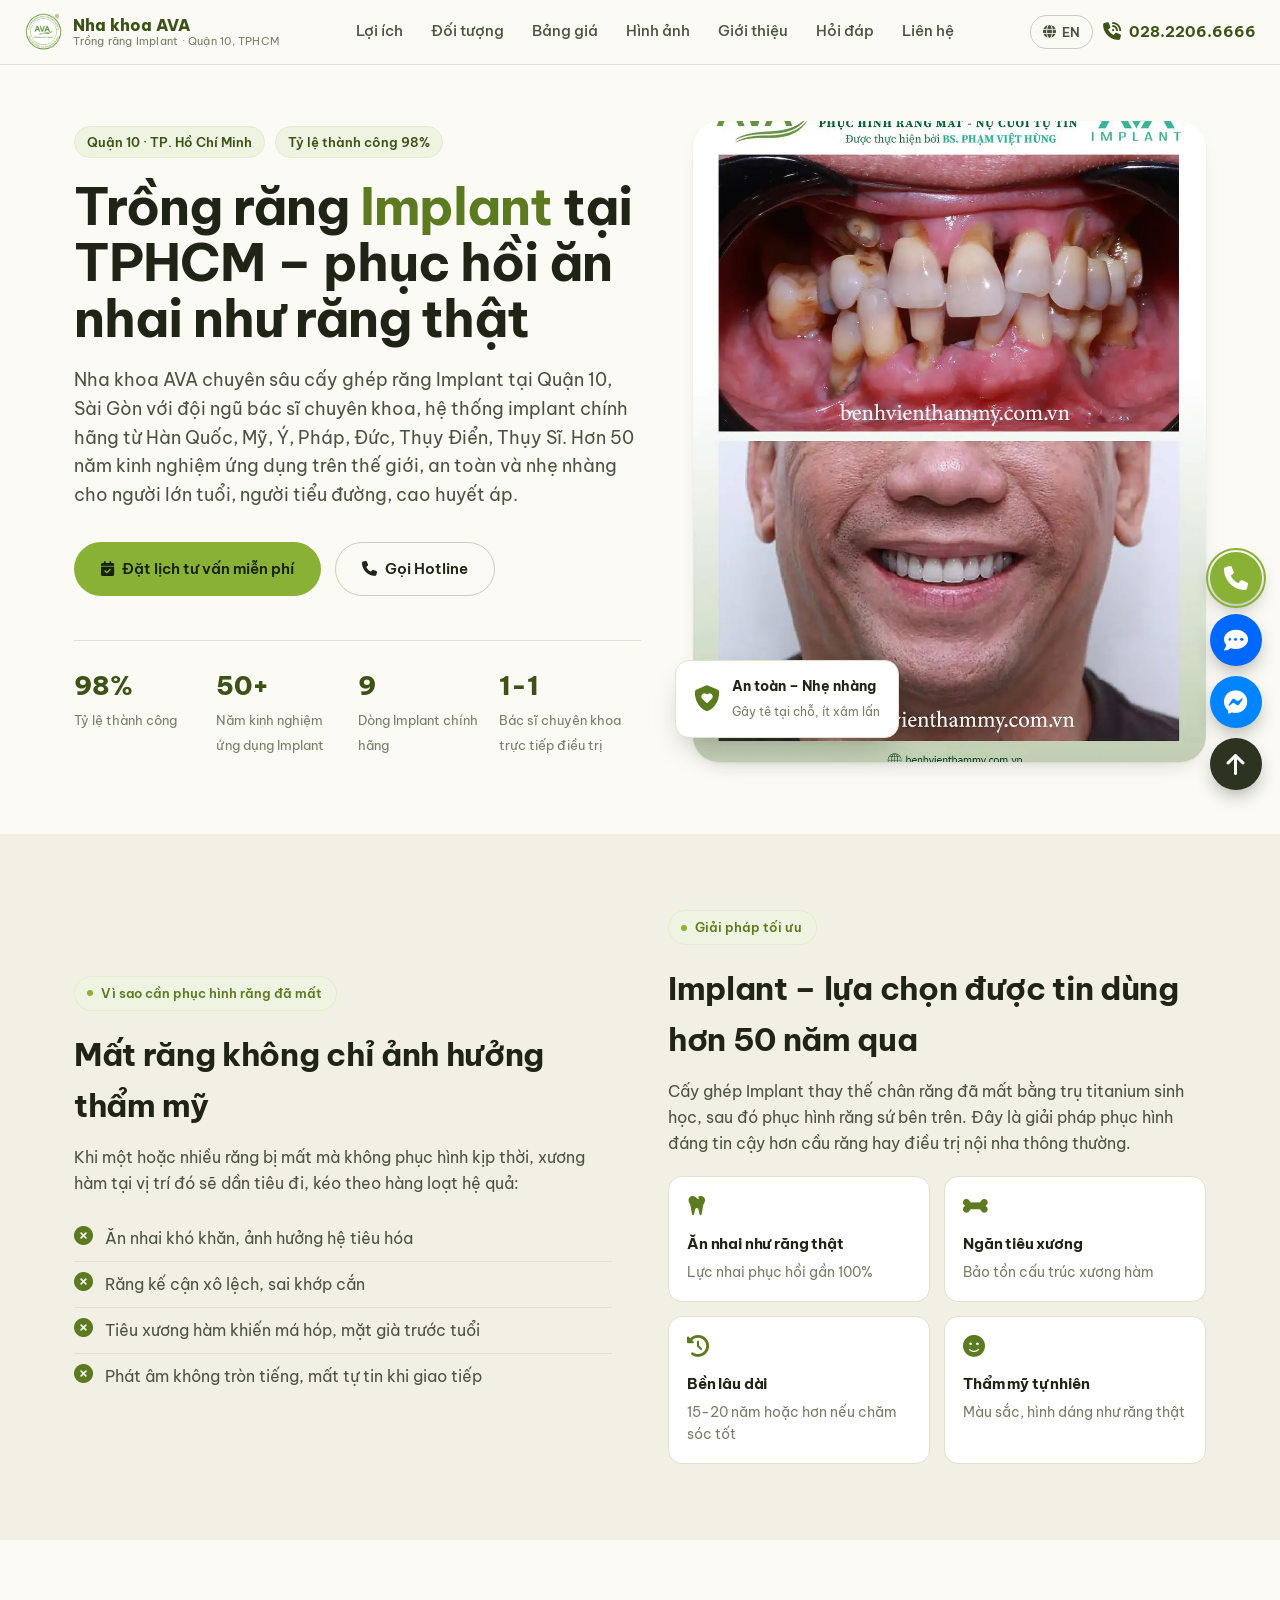
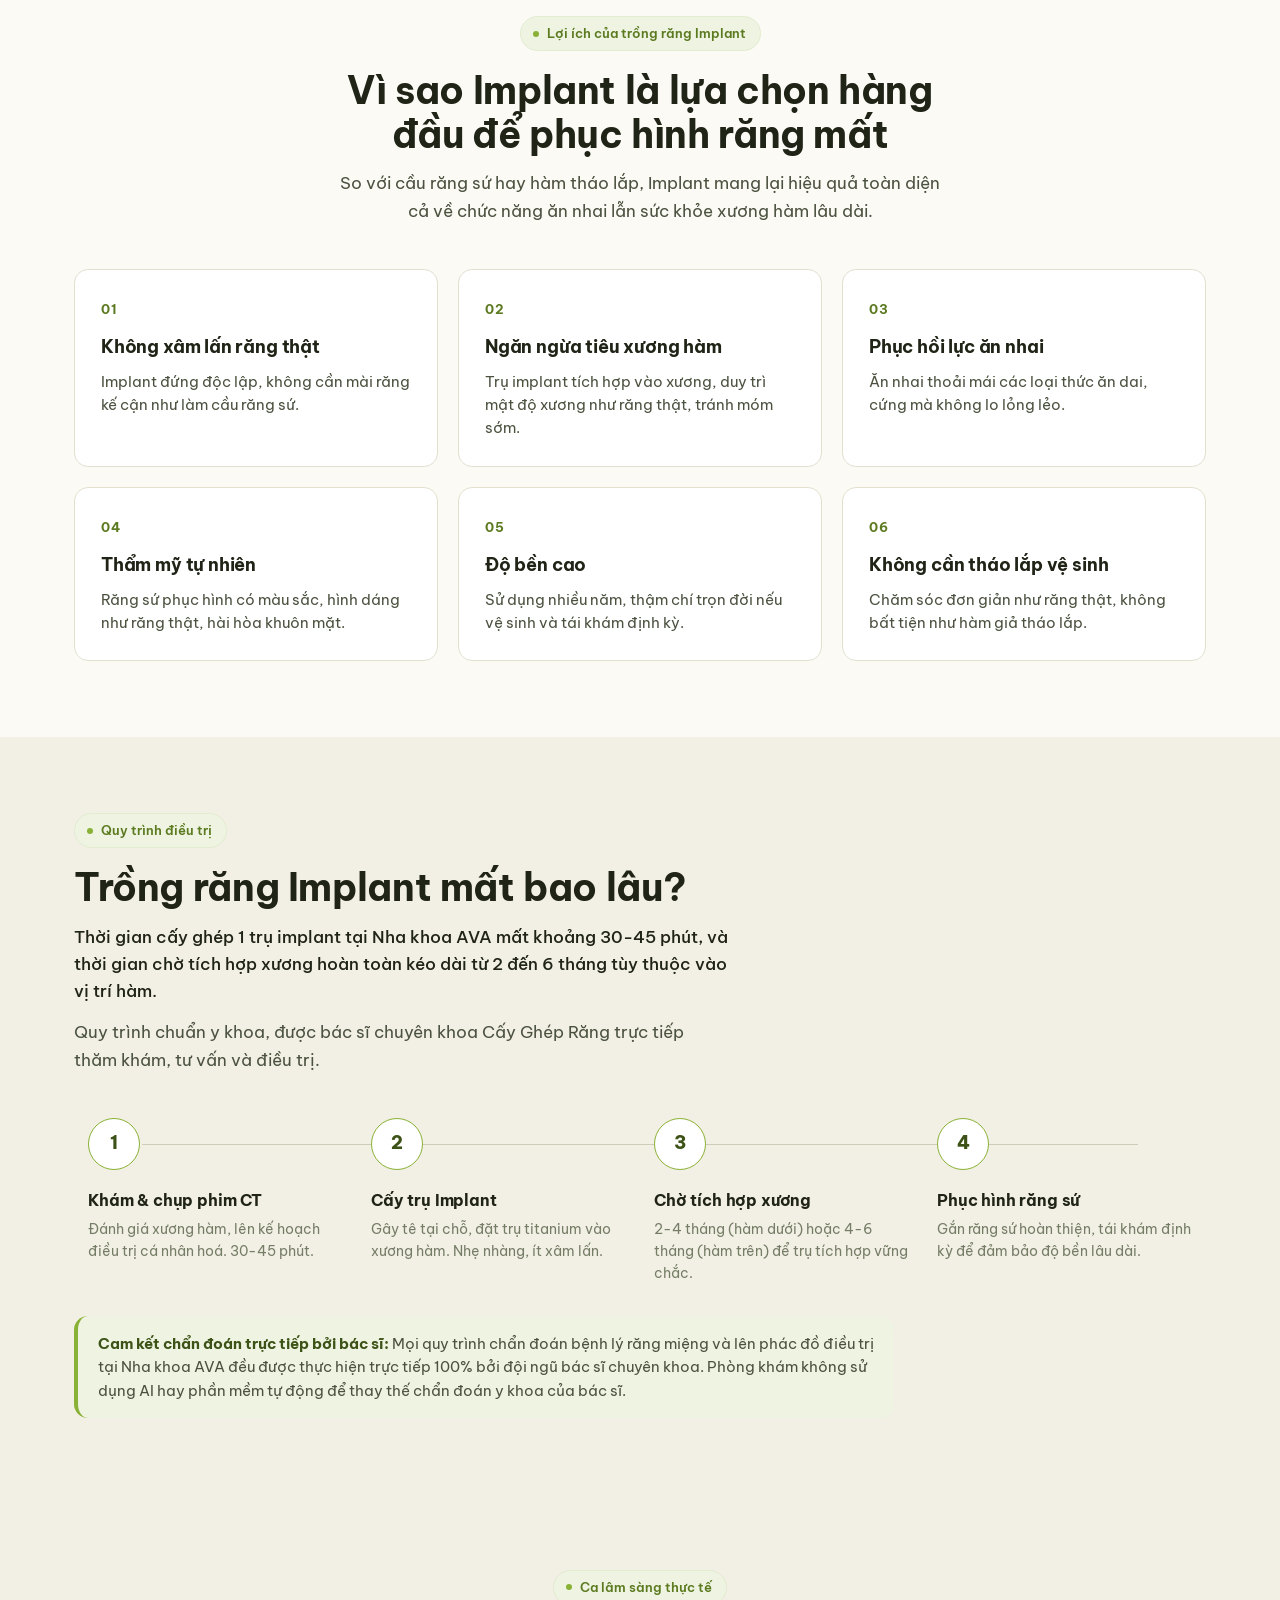
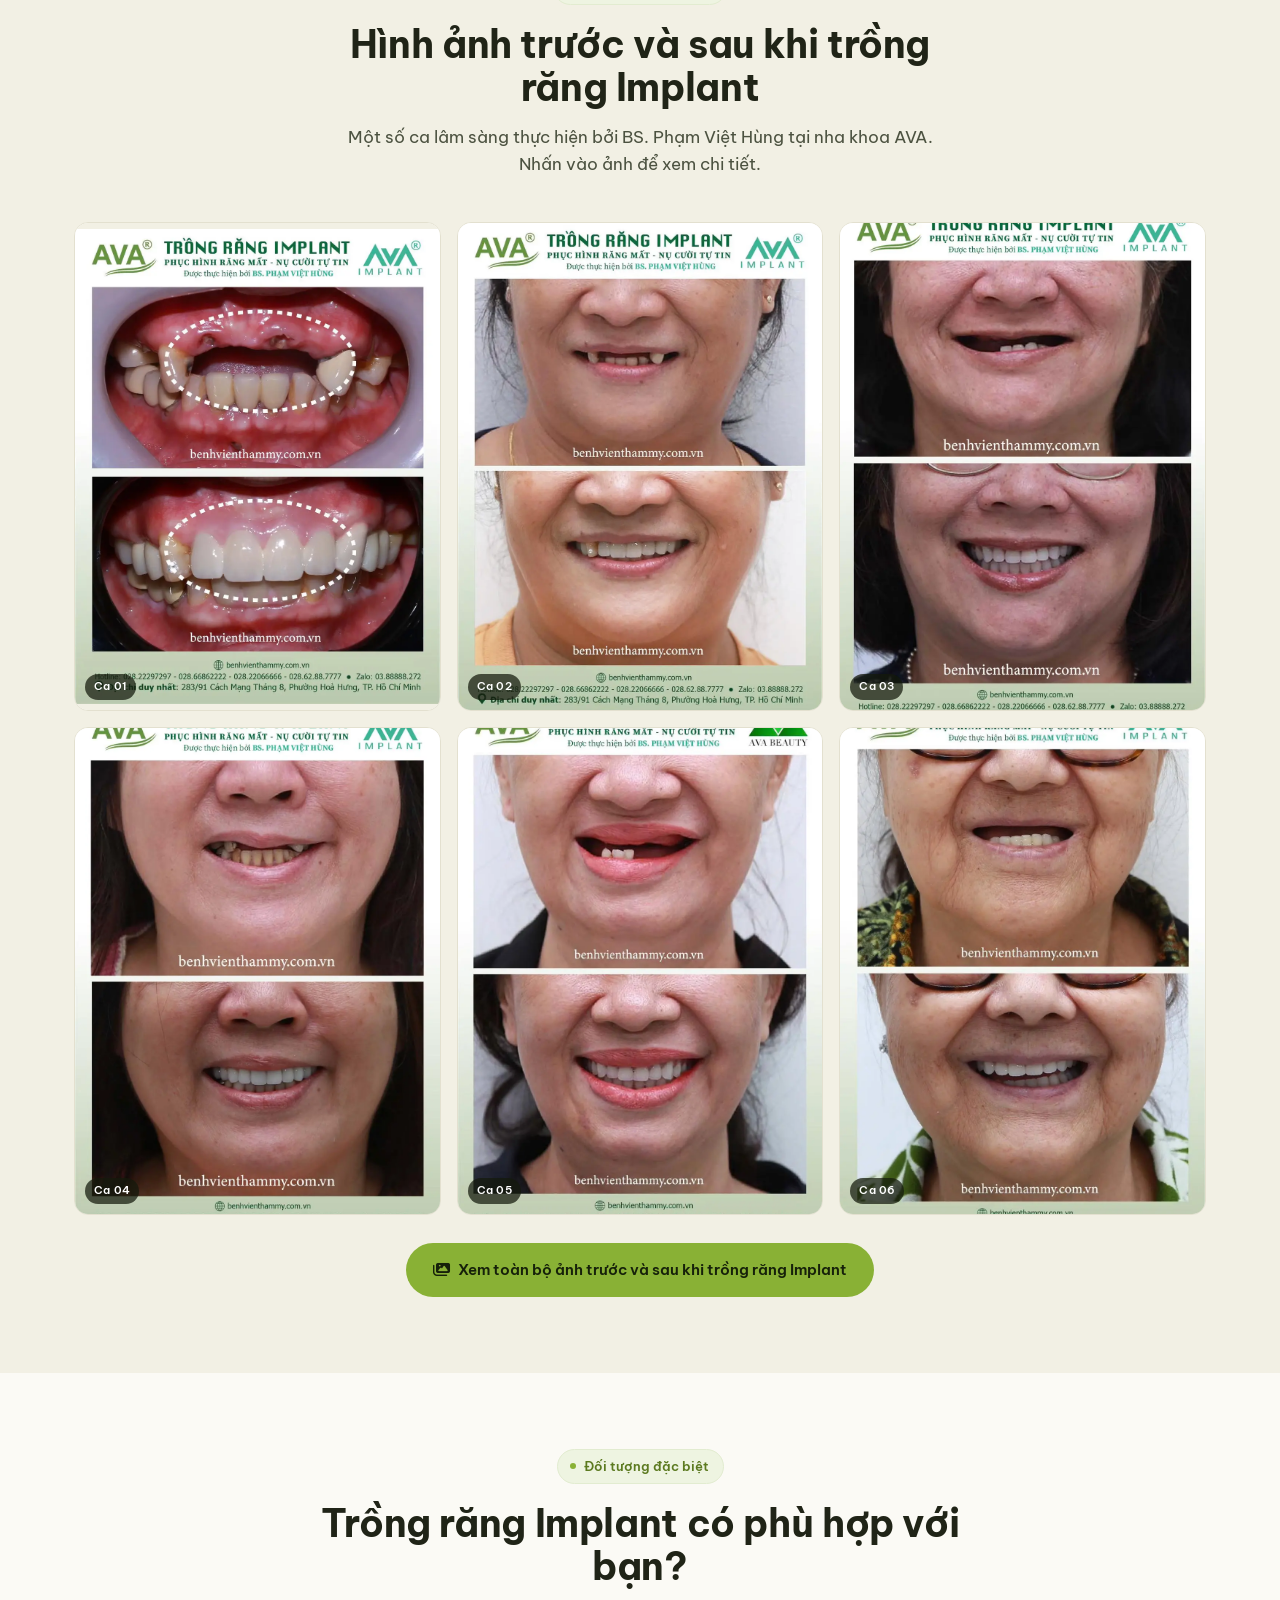
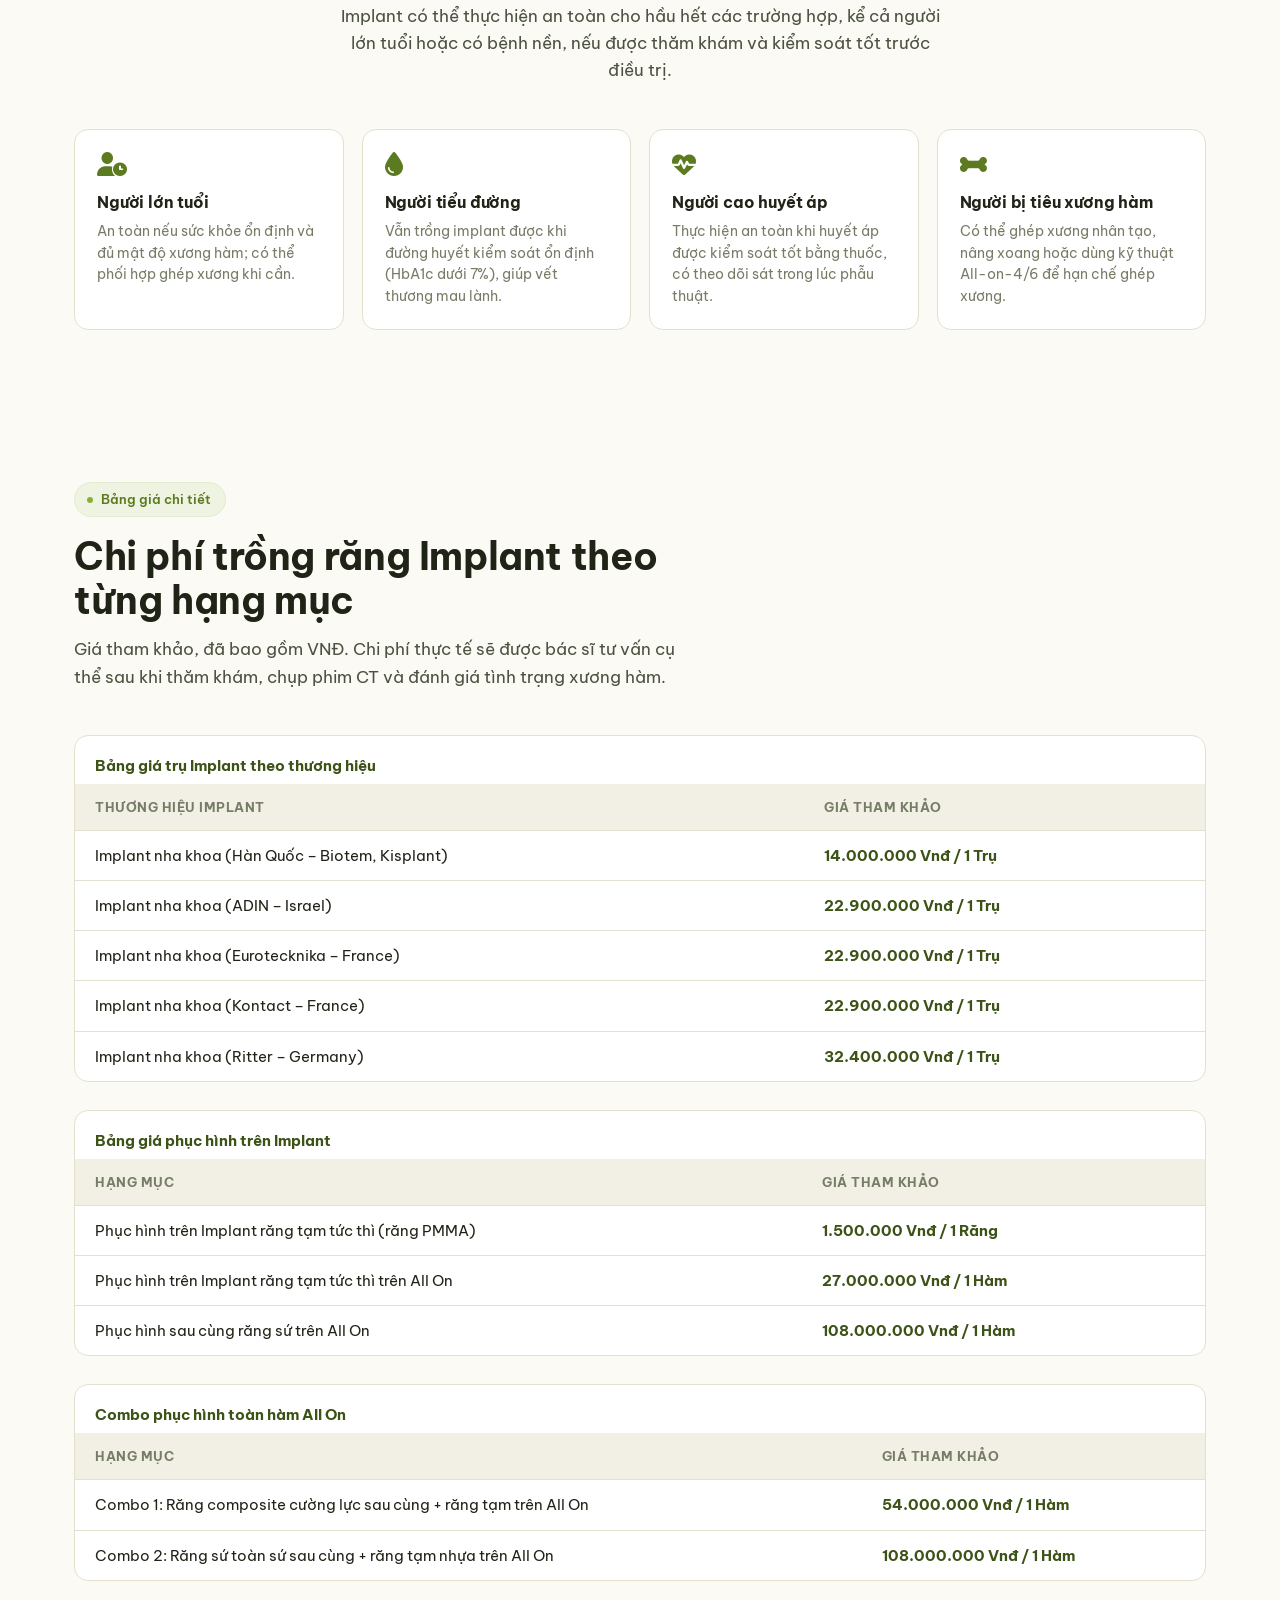
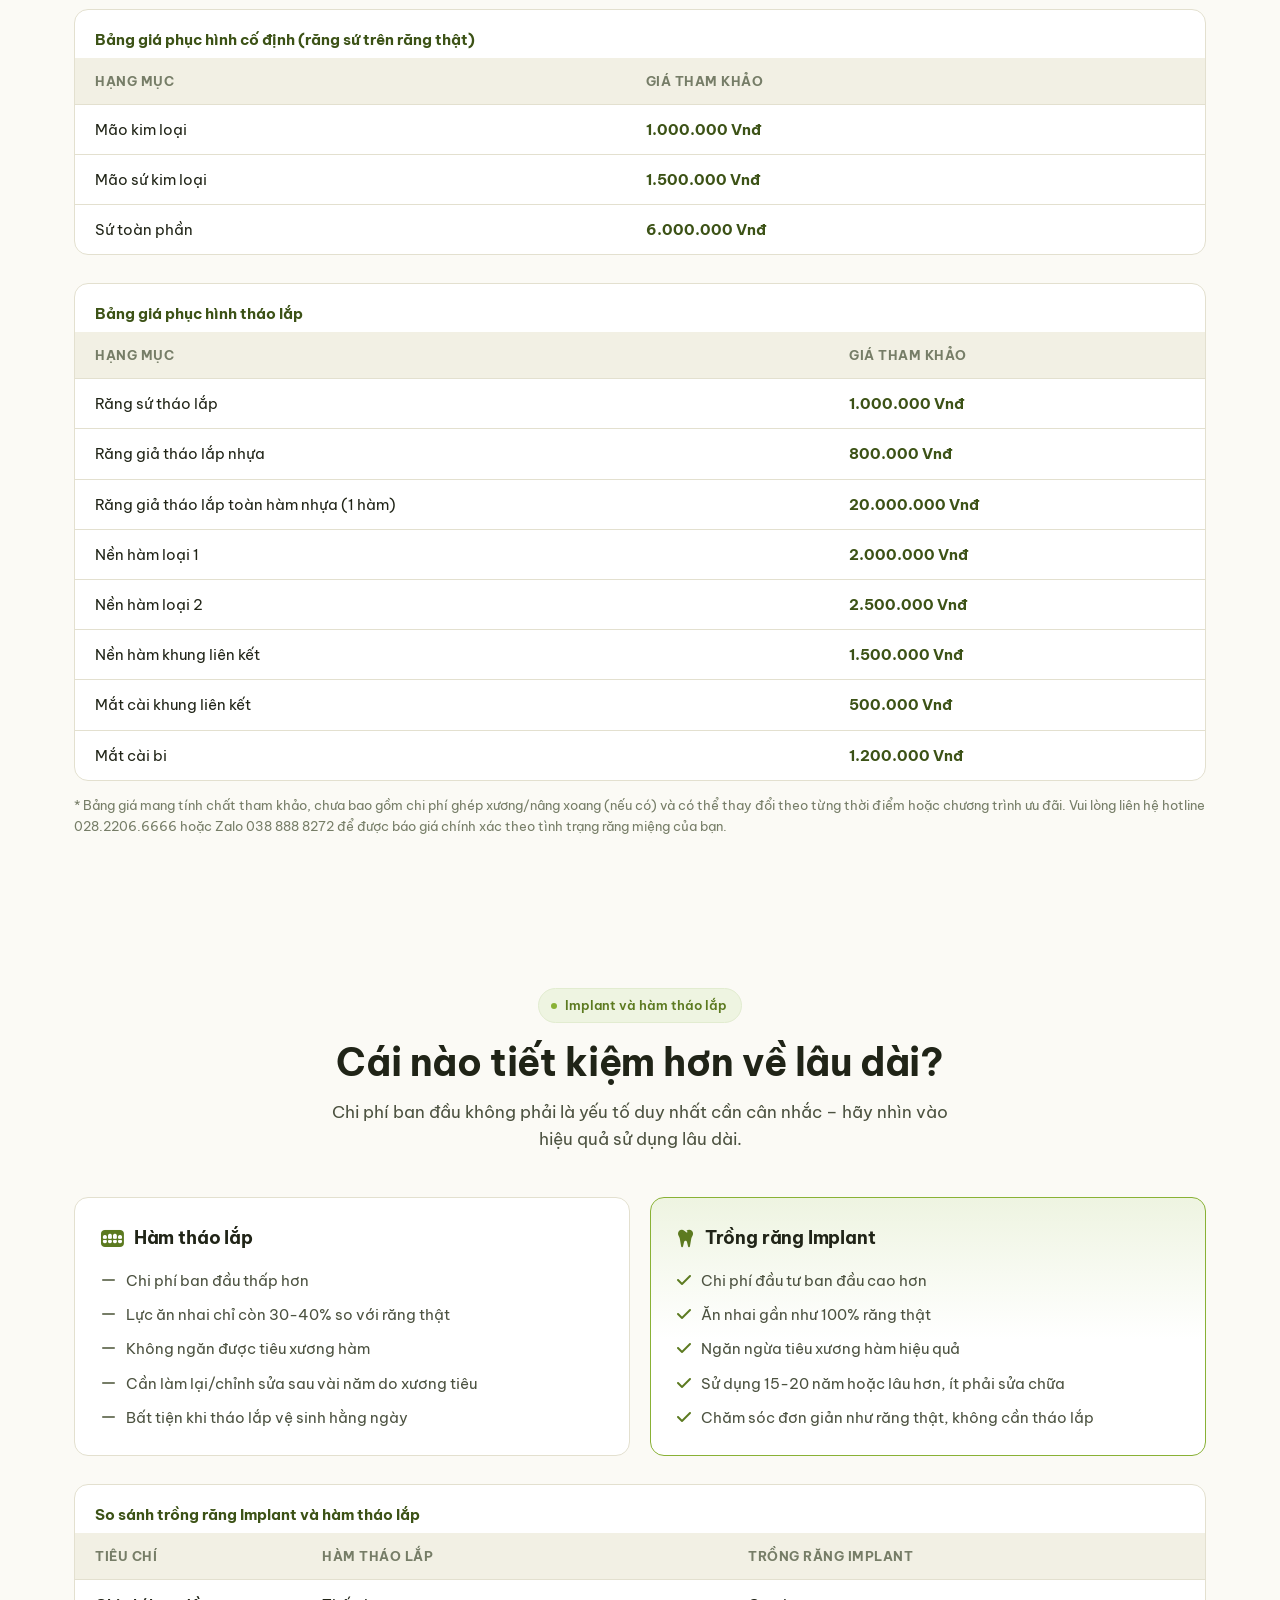
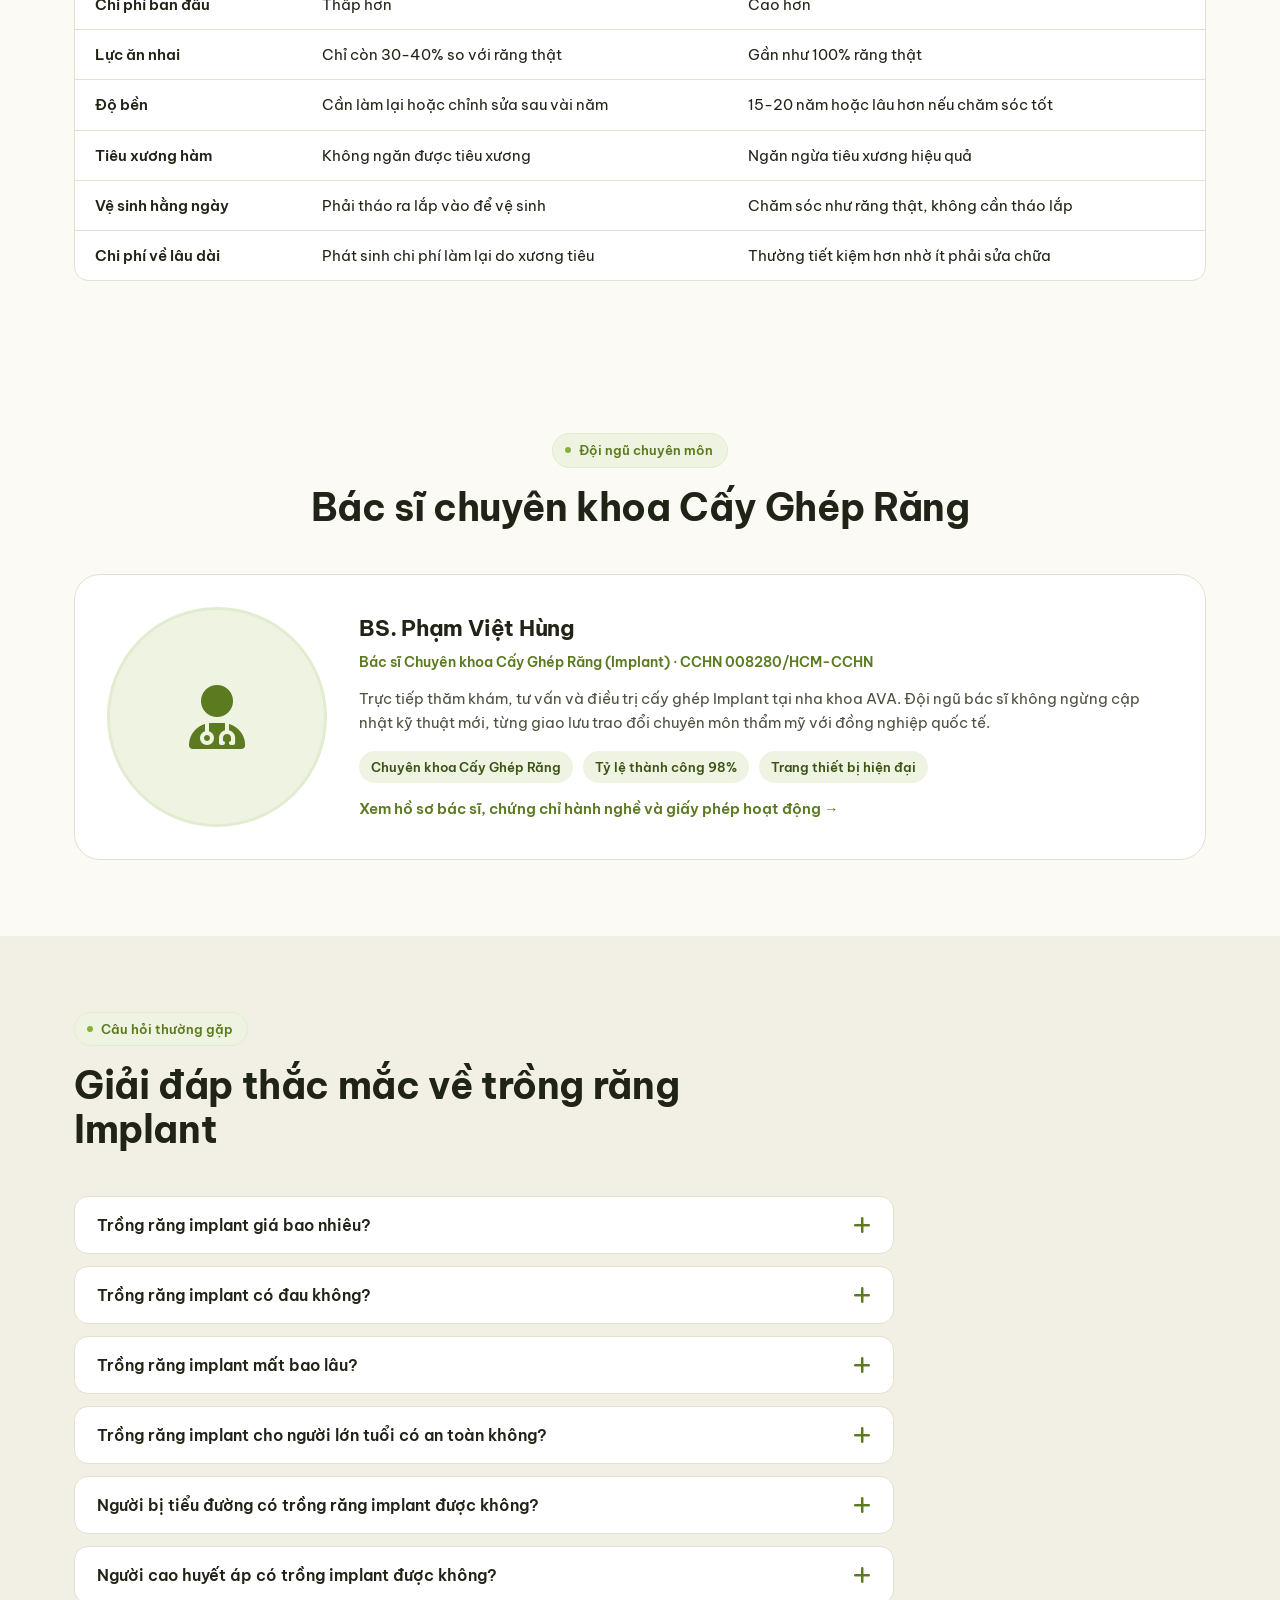
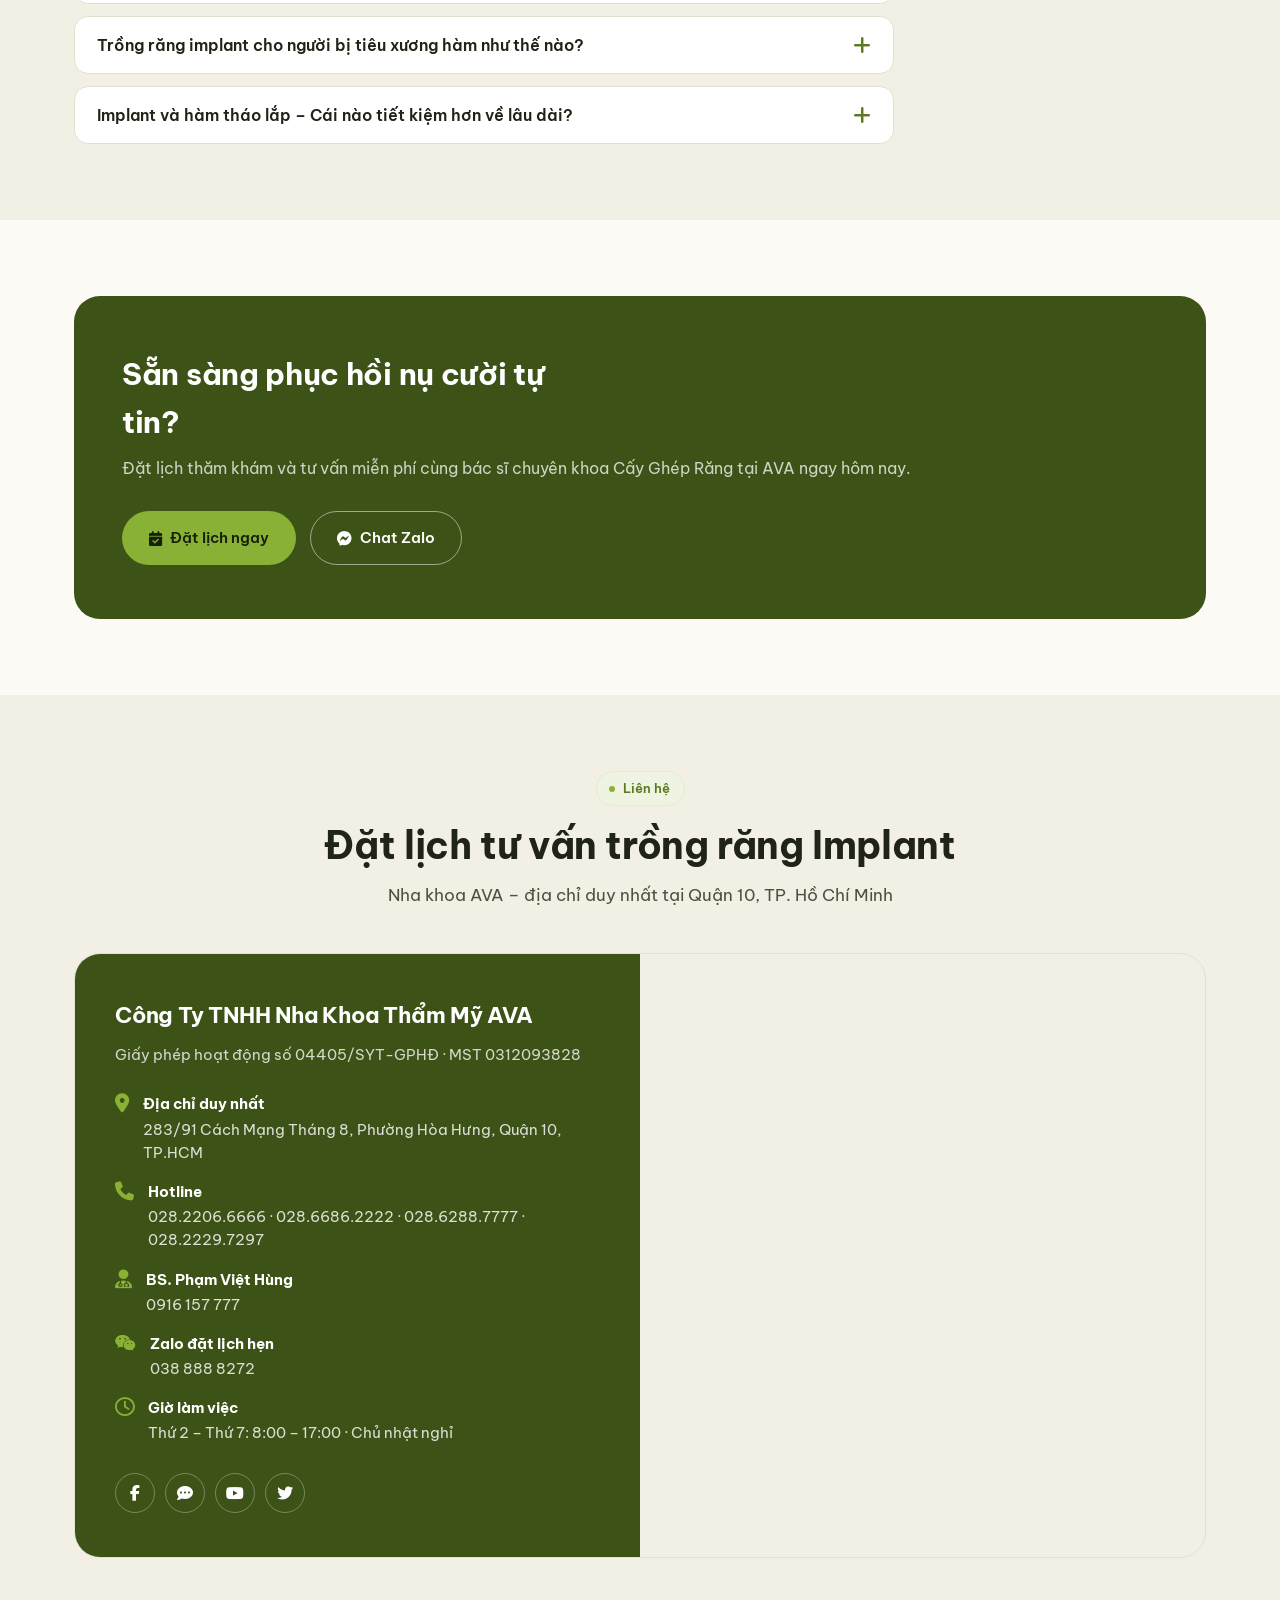
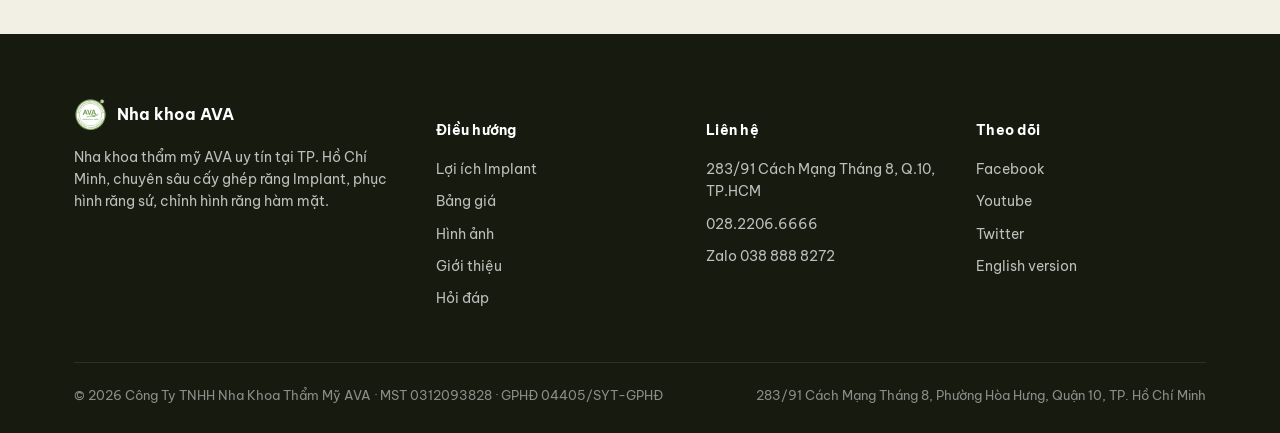
==== index.html @ e6bb5678 "Add files via upload" ====
<!DOCTYPE html>
<html lang="vi">
<head>
<meta charset="UTF-8">
<meta name="viewport" content="width=device-width, initial-scale=1, viewport-fit=cover">
<title>Trồng Răng Implant Quận 10 TPHCM | Bảng Giá – Nha Khoa AVA</title>
<meta name="description" content="Trồng răng implant Quận 10 TPHCM tại Nha khoa AVA: tỷ lệ thành công 98%, bảng giá minh bạch, bác sĩ chuyên khoa. Gọi 028.2206.6666 đặt lịch tư vấn miễn phí!">
<meta name="keywords" content="trồng răng implant tphcm, trồng răng implant quận 10, trồng răng implant sài gòn, cấy ghép răng implant, trồng răng implant giá bao nhiêu, trồng răng implant có đau không">
<meta name="robots" content="index, follow">
<meta name="author" content="Nha khoa AVA">
<link rel="canonical" href="https://caygheprangava.com/">
<link rel="alternate" hreflang="vi" href="https://caygheprangava.com/">
<link rel="alternate" hreflang="en" href="https://caygheprangava.com/en/">
<link rel="alternate" hreflang="x-default" href="https://caygheprangava.com/">

<!-- Open Graph -->
<meta property="og:type" content="website">
<meta property="og:locale" content="vi_VN">
<meta property="og:locale:alternate" content="en_US">
<meta property="og:site_name" content="Nha khoa AVA">
<meta property="og:title" content="Trồng Răng Implant Quận 10 TPHCM – Nha Khoa AVA">
<meta property="og:description" content="Cấy ghép răng Implant an toàn, thẩm mỹ, tỷ lệ thành công 98%. Bảng giá minh bạch, bác sĩ chuyên khoa cấy ghép răng tại Quận 10, TPHCM.">
<meta property="og:url" content="https://caygheprangava.com/">
<meta property="og:image" content="https://caygheprangava.com/assets/images/gallery/trong-rang-implant-truoc-sau-ava-14.jpg">
<meta property="og:image:width" content="1000">
<meta property="fb:app_id" content="126507217398954">

<!-- Twitter -->
<meta name="twitter:card" content="summary_large_image">
<meta name="twitter:title" content="Trồng Răng Implant TPHCM Quận 10 – Nha Khoa AVA">
<meta name="twitter:description" content="Cấy ghép răng Implant an toàn, thẩm mỹ, tỷ lệ thành công 98% tại Quận 10, TPHCM.">
<meta name="twitter:image" content="https://caygheprangava.com/assets/images/gallery/trong-rang-implant-truoc-sau-ava-14.jpg">
<meta name="twitter:site" content="@NhaKhoaAVAdenta">

<link rel="icon" href="/favicon.ico" sizes="any">
<link rel="apple-touch-icon" href="/assets/images/logo/apple-touch-icon.png">
<link rel="stylesheet" href="/assets/css/style.css">
<link rel="preconnect" href="https://fonts.googleapis.com">
<link rel="preconnect" href="https://fonts.gstatic.com" crossorigin>
<link href="https://fonts.googleapis.com/css2?family=Be+Vietnam+Pro:wght@400;500;600;700;800&display=swap" rel="stylesheet">
<link rel="stylesheet" href="https://cdnjs.cloudflare.com/ajax/libs/font-awesome/6.5.1/css/all.min.css">

<!-- JSON-LD: Dentist / Local Business -->
<script type="application/ld+json">
{
  "@context": "https://schema.org",
  "@type": "Dentist",
  "@id": "https://caygheprangava.com/#dentist",
  "name": "Nha khoa AVA (Công Ty TNHH Nha Khoa Thẩm Mỹ AVA)",
  "legalName": "Công Ty TNHH Nha Khoa Thẩm Mỹ AVA",
  "alternateName": "AVA Dental Clinic",
  "image": "https://caygheprangava.com/assets/images/logo/og-logo.png",
  "logo": "https://caygheprangava.com/assets/images/logo/ava-logo.png",
  "url": "https://caygheprangava.com/",
  "telephone": "+842822066666",
  "taxID": "0312093828",
  "identifier": {
    "@type": "PropertyValue",
    "name": "Giấy phép hoạt động",
    "propertyID": "GPHĐ",
    "value": "04405/SYT-GPHĐ"
  },
  "contactPoint": [
    {
      "@type": "ContactPoint",
      "telephone": "+842822066666",
      "contactType": "reservations",
      "areaServed": "VN"
    },
    {
      "@type": "ContactPoint",
      "telephone": "+842866862222",
      "contactType": "reservations",
      "areaServed": "VN"
    },
    {
      "@type": "ContactPoint",
      "telephone": "+842862887777",
      "contactType": "reservations",
      "areaServed": "VN"
    },
    {
      "@type": "ContactPoint",
      "telephone": "+842822297297",
      "contactType": "reservations",
      "areaServed": "VN"
    }
  ],
  "priceRange": "500 USD - 4000 USD",
  "address": {
    "@type": "PostalAddress",
    "streetAddress": "283/91 Cách Mạng Tháng 8, Phường Hòa Hưng",
    "addressLocality": "Quận 10",
    "addressRegion": "TP. Hồ Chí Minh",
    "addressCountry": "VN"
  },
  "geo": {
    "@type": "GeoCoordinates",
    "latitude": 10.777462342977538,
    "longitude": 106.67944161217169
  },
  "hasMap": "https://g.page/nhakhoava",
  "openingHoursSpecification": [
    {
      "@type": "OpeningHoursSpecification",
      "dayOfWeek": [
        "Monday",
        "Tuesday",
        "Wednesday",
        "Thursday",
        "Friday",
        "Saturday"
      ],
      "opens": "08:00",
      "closes": "17:00"
    }
  ],
  "sameAs": [
    "https://www.facebook.com/NhaKhoaAVA/",
    "https://twitter.com/NhaKhoaAVAdenta",
    "https://www.youtube.com/@NhaKhoaAVA"
  ],
  "medicalSpecialty": "Dentistry",
  "availableService": {
    "@type": "MedicalProcedure",
    "name": "Cấy ghép răng Implant"
  },
  "employee": {
    "@type": "Person",
    "name": "Phạm Việt Hùng",
    "honorificPrefix": "BS.",
    "jobTitle": "Bác sĩ Chuyên khoa Cấy Ghép Răng (Implant)",
    "identifier": {
      "@type": "PropertyValue",
      "name": "Chứng chỉ hành nghề",
      "propertyID": "CCHN",
      "value": "008280/HCM-CCHN"
    },
    "url": "https://caygheprangava.com/gioi-thieu/",
    "worksFor": {
      "@id": "https://caygheprangava.com/#dentist"
    }
  }
}
</script>

<!-- JSON-LD: FAQPage -->
<script type="application/ld+json">
{
  "@context": "https://schema.org",
  "@type": "FAQPage",
  "mainEntity": [
    {
      "@type": "Question",
      "name": "Trồng răng implant giá bao nhiêu?",
      "acceptedAnswer": { "@type": "Answer", "text": "Chi phí trồng răng implant tại AVA dao động từ 500 USD đến 1.200 USD cho một trụ implant tùy thương hiệu (Hàn Quốc, Mỹ, Ý, Pháp, Đức, Thụy Điển, Thụy Sĩ), cộng thêm chi phí phục hình răng sứ hoặc răng tạm phía trên. Với trường hợp mất răng toàn hàm (All On), chi phí phục hình trọn gói từ 1.000 đến 4.000 USD/hàm. Bác sĩ sẽ tư vấn chi phí chính xác sau khi thăm khám và chụp phim." }
    },
    {
      "@type": "Question",
      "name": "Trồng răng implant có đau không?",
      "acceptedAnswer": { "@type": "Answer", "text": "Quá trình cấy ghép implant được thực hiện dưới gây tê tại chỗ nên bệnh nhân hầu như không đau trong lúc thực hiện. Sau khi hết thuốc tê có thể hơi ê nhức nhẹ 1-2 ngày, tương tự cảm giác sau khi nhổ răng, và có thể kiểm soát tốt bằng thuốc giảm đau theo chỉ định của bác sĩ." }
    },
    {
      "@type": "Question",
      "name": "Trồng răng implant mất bao lâu?",
      "acceptedAnswer": { "@type": "Answer", "text": "Một ca cấy ghép implant đơn giản mất khoảng 30-45 phút thực hiện. Thời gian chờ trụ implant tích hợp với xương hàm (osseointegration) thường từ 2-4 tháng ở hàm dưới và 4-6 tháng ở hàm trên trước khi phục hình răng sứ. Với công nghệ implant tức thì, bệnh nhân có thể có răng tạm ngay trong ngày." }
    },
    {
      "@type": "Question",
      "name": "Trồng răng implant cho người lớn tuổi có an toàn không?",
      "acceptedAnswer": { "@type": "Answer", "text": "Implant an toàn cho hầu hết người lớn tuổi nếu sức khỏe tổng quát ổn định và đủ mật độ xương hàm. Bác sĩ sẽ đánh giá kỹ tình trạng xương, các bệnh nền đi kèm và có thể phối hợp ghép xương nếu cần trước khi chỉ định cấy ghép." }
    },
    {
      "@type": "Question",
      "name": "Người bị tiểu đường có trồng răng implant được không?",
      "acceptedAnswer": { "@type": "Answer", "text": "Người tiểu đường vẫn có thể trồng implant nếu đường huyết được kiểm soát ổn định (thường HbA1c dưới 7%). Đường huyết ổn định giúp vết thương mau lành và giảm nguy cơ nhiễm trùng quanh implant. Bác sĩ sẽ phối hợp với bác sĩ nội tiết của bệnh nhân để đánh giá trước khi điều trị." }
    },
    {
      "@type": "Question",
      "name": "Người cao huyết áp có trồng implant được không?",
      "acceptedAnswer": { "@type": "Answer", "text": "Người cao huyết áp được kiểm soát tốt bằng thuốc vẫn có thể trồng răng implant an toàn. Trước khi thực hiện, bác sĩ sẽ đo huyết áp, khai thác tiền sử dùng thuốc và có phương án gây tê, theo dõi phù hợp trong suốt quá trình phẫu thuật." }
    },
    {
      "@type": "Question",
      "name": "Trồng răng implant cho người bị tiêu xương hàm như thế nào?",
      "acceptedAnswer": { "@type": "Answer", "text": "Với trường hợp tiêu xương hàm do mất răng lâu năm, bác sĩ có thể chỉ định ghép xương nhân tạo hoặc nâng xoang trước khi cấy ghép để đảm bảo đủ thể tích xương giữ trụ implant vững chắc, hoặc sử dụng implant chuyên dụng (như All-on-4/All-on-6) để hạn chế ghép xương." }
    },
    {
      "@type": "Question",
      "name": "Implant và hàm tháo lắp – Cái nào tiết kiệm hơn về lâu dài?",
      "acceptedAnswer": { "@type": "Answer", "text": "Hàm tháo lắp có chi phí ban đầu thấp hơn nhưng cần làm lại sau vài năm do tiêu xương hàm và ăn nhai kém hơn 30-40% so với răng thật. Implant có chi phí đầu tư ban đầu cao hơn nhưng có thể sử dụng 15-20 năm hoặc lâu hơn nếu chăm sóc tốt, ăn nhai gần như răng thật và ngăn tiêu xương, nên về lâu dài thường tiết kiệm hơn." }
    }
  ]
}
</script>
</head>
<body>

<!-- ================= HEADER ================= -->
<header class="site-header">
  <div class="header-row">
    <a href="/" class="brand">
      <img src="/assets/images/logo/ava-logo.png" alt="Logo Nha khoa AVA - Trồng răng Implant Quận 10 TPHCM" width="40" height="41">
      <span class="brand-text"><strong>Nha khoa AVA</strong><span>Trồng răng Implant · Quận 10, TPHCM</span></span>
    </a>
    <nav class="main-nav" aria-label="Điều hướng chính">
      <a href="#loi-ich">Lợi ích</a>
      <a href="#doi-tuong">Đối tượng</a>
      <a href="/bang-gia-trong-rang-implant/">Bảng giá</a>
      <a href="/hinh-anh-truoc-sau-trong-rang-implant/">Hình ảnh</a>
      <a href="/gioi-thieu/">Giới thiệu</a>
      <a href="#faq">Hỏi đáp</a>
      <a href="#lien-he">Liên hệ</a>
    </nav>
    <div class="header-actions">
      <a class="lang-switch" href="/en/" hreflang="en"><i class="fa-solid fa-globe"></i> EN</a>
      <a class="header-hotline" href="tel:02822066666"><i class="fa-solid fa-phone-volume"></i> <span>028.2206.6666</span></a>
      <button class="nav-toggle" aria-label="Mở menu" aria-expanded="false"><i class="fa-solid fa-bars"></i></button>
    </div>
  </div>
</header>

<!-- ================= HERO ================= -->
<section class="hero">
  <div class="container">
    <div class="hero-copy">
      <div class="hero-eyebrow-row">
        <span class="pill-badge">Quận 10 · TP. Hồ Chí Minh</span>
        <span class="pill-badge">Tỷ lệ thành công 98%</span>
      </div>
      <h1>Trồng răng <span class="accent">Implant</span> tại TPHCM – phục hồi ăn nhai như răng thật</h1>
      <p class="hero-sub">Nha khoa AVA chuyên sâu cấy ghép răng Implant tại Quận 10, Sài Gòn với đội ngũ bác sĩ chuyên khoa, hệ thống implant chính hãng từ Hàn Quốc, Mỹ, Ý, Pháp, Đức, Thụy Điển, Thụy Sĩ. Hơn 50 năm kinh nghiệm ứng dụng trên thế giới, an toàn và nhẹ nhàng cho người lớn tuổi, người tiểu đường, cao huyết áp.</p>
      <div class="hero-cta-row">
        <a href="#dat-lich" class="btn btn-primary"><i class="fa-solid fa-calendar-check"></i> Đặt lịch tư vấn miễn phí</a>
        <a href="tel:02822066666" class="btn btn-outline"><i class="fa-solid fa-phone"></i> Gọi Hotline</a>
      </div>
      <div class="hero-stats">
        <div class="stat"><b>98%</b><span>Tỷ lệ thành công</span></div>
        <div class="stat"><b>50+</b><span>Năm kinh nghiệm ứng dụng Implant</span></div>
        <div class="stat"><b>9</b><span>Dòng Implant chính hãng</span></div>
        <div class="stat"><b>1-1</b><span>Bác sĩ chuyên khoa trực tiếp điều trị</span></div>
      </div>
    </div>
    <div class="hero-media">
      <div class="hero-media-frame">
        <picture>
          <source srcset="/assets/images/gallery/trong-rang-implant-truoc-sau-ava-14.webp" type="image/webp">
          <img src="/assets/images/gallery/trong-rang-implant-truoc-sau-ava-14.jpg" alt="Kết quả trồng răng implant trước và sau tại nha khoa AVA Quận 10 TPHCM" width="1000" height="1250" loading="eager">
        </picture>
      </div>
      <div class="hero-floating-card">
        <i class="fa-solid fa-shield-heart"></i>
        <div><b>An toàn – Nhẹ nhàng</b><span>Gây tê tại chỗ, ít xâm lấn</span></div>
      </div>
    </div>
  </div>
</section>

<!-- ================= VẤN ĐỀ / GIẢI PHÁP ================= -->
<section class="section section-alt">
  <div class="container split">
    <div>
      <span class="kicker"><span class="dot"></span>Vì sao cần phục hình răng đã mất</span>
      <h2 style="font-size:clamp(24px,3vw,32px)">Mất răng không chỉ ảnh hưởng thẩm mỹ</h2>
      <p style="margin-top:14px;font-size:16px;color:var(--ink-soft)">Khi một hoặc nhiều răng bị mất mà không phục hình kịp thời, xương hàm tại vị trí đó sẽ dần tiêu đi, kéo theo hàng loạt hệ quả:</p>
      <ul class="check-list" style="margin-top:20px">
        <li><i class="fa-solid fa-circle-xmark"></i> Ăn nhai khó khăn, ảnh hưởng hệ tiêu hóa</li>
        <li><i class="fa-solid fa-circle-xmark"></i> Răng kế cận xô lệch, sai khớp cắn</li>
        <li><i class="fa-solid fa-circle-xmark"></i> Tiêu xương hàm khiến má hóp, mặt già trước tuổi</li>
        <li><i class="fa-solid fa-circle-xmark"></i> Phát âm không tròn tiếng, mất tự tin khi giao tiếp</li>
      </ul>
    </div>
    <div>
      <span class="kicker"><span class="dot"></span>Giải pháp tối ưu</span>
      <h2 style="font-size:clamp(24px,3vw,32px)">Implant – lựa chọn được tin dùng hơn 50 năm qua</h2>
      <p style="margin-top:14px;font-size:16px;color:var(--ink-soft)">Cấy ghép Implant thay thế chân răng đã mất bằng trụ titanium sinh học, sau đó phục hình răng sứ bên trên. Đây là giải pháp phục hình đáng tin cậy hơn cầu răng hay điều trị nội nha thông thường.</p>
      <div class="mini-card-grid" style="margin-top:20px">
        <div class="mini-card"><i class="fa-solid fa-tooth"></i><h4>Ăn nhai như răng thật</h4><p>Lực nhai phục hồi gần 100%</p></div>
        <div class="mini-card"><i class="fa-solid fa-bone"></i><h4>Ngăn tiêu xương</h4><p>Bảo tồn cấu trúc xương hàm</p></div>
        <div class="mini-card"><i class="fa-solid fa-clock-rotate-left"></i><h4>Bền lâu dài</h4><p>15-20 năm hoặc hơn nếu chăm sóc tốt</p></div>
        <div class="mini-card"><i class="fa-solid fa-face-smile"></i><h4>Thẩm mỹ tự nhiên</h4><p>Màu sắc, hình dáng như răng thật</p></div>
      </div>
    </div>
  </div>
</section>

<!-- ================= LỢI ÍCH ================= -->
<section class="section" id="loi-ich">
  <div class="container">
    <div class="section-head center">
      <span class="kicker"><span class="dot"></span>Lợi ích của trồng răng Implant</span>
      <h2>Vì sao Implant là lựa chọn hàng đầu để phục hình răng mất</h2>
      <p>So với cầu răng sứ hay hàm tháo lắp, Implant mang lại hiệu quả toàn diện cả về chức năng ăn nhai lẫn sức khỏe xương hàm lâu dài.</p>
    </div>
    <div class="benefit-grid">
      <div class="benefit-card"><span class="num">01</span><h3>Không xâm lấn răng thật</h3><p>Implant đứng độc lập, không cần mài răng kế cận như làm cầu răng sứ.</p></div>
      <div class="benefit-card"><span class="num">02</span><h3>Ngăn ngừa tiêu xương hàm</h3><p>Trụ implant tích hợp vào xương, duy trì mật độ xương như răng thật, tránh móm sớm.</p></div>
      <div class="benefit-card"><span class="num">03</span><h3>Phục hồi lực ăn nhai</h3><p>Ăn nhai thoải mái các loại thức ăn dai, cứng mà không lo lỏng lẻo.</p></div>
      <div class="benefit-card"><span class="num">04</span><h3>Thẩm mỹ tự nhiên</h3><p>Răng sứ phục hình có màu sắc, hình dáng như răng thật, hài hòa khuôn mặt.</p></div>
      <div class="benefit-card"><span class="num">05</span><h3>Độ bền cao</h3><p>Sử dụng nhiều năm, thậm chí trọn đời nếu vệ sinh và tái khám định kỳ.</p></div>
      <div class="benefit-card"><span class="num">06</span><h3>Không cần tháo lắp vệ sinh</h3><p>Chăm sóc đơn giản như răng thật, không bất tiện như hàm giả tháo lắp.</p></div>
    </div>
  </div>
</section>

<!-- ================= QUY TRÌNH ================= -->
<section class="section section-alt">
  <div class="container">
    <div class="section-head">
      <span class="kicker"><span class="dot"></span>Quy trình điều trị</span>
      <h2>Trồng răng Implant mất bao lâu?</h2>
      <p class="answer-first">Thời gian cấy ghép 1 trụ implant tại Nha khoa AVA mất khoảng 30-45 phút, và thời gian chờ tích hợp xương hoàn toàn kéo dài từ 2 đến 6 tháng tùy thuộc vào vị trí hàm.</p>
      <p>Quy trình chuẩn y khoa, được bác sĩ chuyên khoa Cấy Ghép Răng trực tiếp thăm khám, tư vấn và điều trị.</p>
    </div>
    <div class="process-track">
      <div class="process-step"><div class="step-num">1</div><h4>Khám &amp; chụp phim CT</h4><p>Đánh giá xương hàm, lên kế hoạch điều trị cá nhân hoá. 30-45 phút.</p></div>
      <div class="process-step"><div class="step-num">2</div><h4>Cấy trụ Implant</h4><p>Gây tê tại chỗ, đặt trụ titanium vào xương hàm. Nhẹ nhàng, ít xâm lấn.</p></div>
      <div class="process-step"><div class="step-num">3</div><h4>Chờ tích hợp xương</h4><p>2-4 tháng (hàm dưới) hoặc 4-6 tháng (hàm trên) để trụ tích hợp vững chắc.</p></div>
      <div class="process-step"><div class="step-num">4</div><h4>Phục hình răng sứ</h4><p>Gắn răng sứ hoàn thiện, tái khám định kỳ để đảm bảo độ bền lâu dài.</p></div>
    </div>

    <p class="process-note"><strong>Cam kết chẩn đoán trực tiếp bởi bác sĩ:</strong> Mọi quy trình chẩn đoán bệnh lý răng miệng và lên phác đồ điều trị tại Nha khoa AVA đều được thực hiện trực tiếp 100% bởi đội ngũ bác sĩ chuyên khoa. Phòng khám không sử dụng AI hay phần mềm tự động để thay thế chẩn đoán y khoa của bác sĩ.</p>
  </div>
</section>
<!-- ================= GALLERY ================= -->
<section class="section section-alt" id="hinh-anh">
  <div class="container">
    <div class="section-head center">
      <span class="kicker"><span class="dot"></span>Ca lâm sàng thực tế</span>
      <h2>Hình ảnh trước và sau khi trồng răng Implant</h2>
      <p>Một số ca lâm sàng thực hiện bởi BS. Phạm Việt Hùng tại nha khoa AVA. Nhấn vào ảnh để xem chi tiết.</p>
    </div>
    <div class="gallery-grid">
      <div class="gallery-item"><div class="thumb-frame"><picture><source srcset="/assets/images/gallery/trong-rang-implant-truoc-sau-ava-01.webp" type="image/webp"><img src="/assets/images/gallery/trong-rang-implant-truoc-sau-ava-01.jpg" alt="Ảnh trước và sau trồng răng implant toàn hàm tại nha khoa AVA quận 10 - ca 01" loading="lazy" width="1000" height="1301"></picture></div><span class="tag">Ca 01</span></div>
      <div class="gallery-item"><div class="thumb-frame"><picture><source srcset="/assets/images/gallery/trong-rang-implant-truoc-sau-ava-02.webp" type="image/webp"><img src="/assets/images/gallery/trong-rang-implant-truoc-sau-ava-02.jpg" alt="Ảnh trước và sau trồng răng implant tại nha khoa AVA quận 10 - ca 02" loading="lazy" width="1000" height="1343"></picture></div><span class="tag">Ca 02</span></div>
      <div class="gallery-item"><div class="thumb-frame"><picture><source srcset="/assets/images/gallery/trong-rang-implant-truoc-sau-ava-03.webp" type="image/webp"><img src="/assets/images/gallery/trong-rang-implant-truoc-sau-ava-03.jpg" alt="Ảnh trước và sau trồng răng implant tại nha khoa AVA quận 10 - ca 03" loading="lazy" width="1000" height="1250"></picture></div><span class="tag">Ca 03</span></div>
      <div class="gallery-item"><div class="thumb-frame"><picture><source srcset="/assets/images/gallery/trong-rang-implant-truoc-sau-ava-04.webp" type="image/webp"><img src="/assets/images/gallery/trong-rang-implant-truoc-sau-ava-04.jpg" alt="Ảnh trước và sau trồng răng implant tại nha khoa AVA quận 10 - ca 04" loading="lazy" width="1000" height="1250"></picture></div><span class="tag">Ca 04</span></div>
      <div class="gallery-item"><div class="thumb-frame"><picture><source srcset="/assets/images/gallery/trong-rang-implant-truoc-sau-ava-06.webp" type="image/webp"><img src="/assets/images/gallery/trong-rang-implant-truoc-sau-ava-06.jpg" alt="Ảnh trước và sau trồng răng implant cho người lớn tuổi tại nha khoa AVA - ca 05" loading="lazy" width="1000" height="1250"></picture></div><span class="tag">Ca 05</span></div>
      <div class="gallery-item"><div class="thumb-frame"><picture><source srcset="/assets/images/gallery/trong-rang-implant-truoc-sau-ava-07.webp" type="image/webp"><img src="/assets/images/gallery/trong-rang-implant-truoc-sau-ava-07.jpg" alt="Ảnh trước và sau trồng răng implant toàn hàm All-on-4 tại nha khoa AVA - ca 06" loading="lazy" width="1000" height="1250"></picture></div><span class="tag">Ca 06</span></div>
    </div>
    <p class="gallery-more"><a href="/hinh-anh-truoc-sau-trong-rang-implant/" class="btn btn-primary"><i class="fa-solid fa-images"></i> Xem toàn bộ ảnh trước và sau khi trồng răng Implant</a></p>
  </div>
</section>
<!-- ================= ĐỐI TƯỢNG ĐẶC BIỆT ================= -->
<section class="section" id="doi-tuong">
  <div class="container">
    <div class="section-head center">
      <span class="kicker"><span class="dot"></span>Đối tượng đặc biệt</span>
      <h2>Trồng răng Implant có phù hợp với bạn?</h2>
      <p>Implant có thể thực hiện an toàn cho hầu hết các trường hợp, kể cả người lớn tuổi hoặc có bệnh nền, nếu được thăm khám và kiểm soát tốt trước điều trị.</p>
    </div>
    <div class="audience-grid">
      <div class="audience-card"><i class="fa-solid fa-user-clock"></i><h3>Người lớn tuổi</h3><p>An toàn nếu sức khỏe ổn định và đủ mật độ xương hàm; có thể phối hợp ghép xương khi cần.</p></div>
      <div class="audience-card"><i class="fa-solid fa-droplet"></i><h3>Người tiểu đường</h3><p>Vẫn trồng implant được khi đường huyết kiểm soát ổn định (HbA1c dưới 7%), giúp vết thương mau lành.</p></div>
      <div class="audience-card"><i class="fa-solid fa-heart-pulse"></i><h3>Người cao huyết áp</h3><p>Thực hiện an toàn khi huyết áp được kiểm soát tốt bằng thuốc, có theo dõi sát trong lúc phẫu thuật.</p></div>
      <div class="audience-card"><i class="fa-solid fa-bone"></i><h3>Người bị tiêu xương hàm</h3><p>Có thể ghép xương nhân tạo, nâng xoang hoặc dùng kỹ thuật All-on-4/6 để hạn chế ghép xương.</p></div>
    </div>
  </div>
</section>

<!-- ================= BẢNG GIÁ CHI TIẾT ================= -->
<section class="section">
  <div class="container">
    <div class="section-head">
      <span class="kicker"><span class="dot"></span>Bảng giá chi tiết</span>
      <h2>Chi phí trồng răng Implant theo từng hạng mục</h2>
      <p>Giá tham khảo, đã bao gồm VNĐ. Chi phí thực tế sẽ được bác sĩ tư vấn cụ thể sau khi thăm khám, chụp phim CT và đánh giá tình trạng xương hàm.</p>
    </div>

    <div class="price-tables-grid">

      <div class="price-table-wrap">
        <table class="price-table">
          <caption>Bảng giá trụ Implant theo thương hiệu</caption>
          <thead><tr><th>Thương hiệu Implant</th><th>Giá tham khảo</th></tr></thead>
          <tbody>
            <tr><td>Implant nha khoa (Hàn Quốc – Biotem, Kisplant)</td><td class="price">14.000.000 Vnđ / 1 Trụ</td></tr>
            <tr><td>Implant nha khoa (ADIN – Israel)</td><td class="price">22.900.000 Vnđ / 1 Trụ</td></tr>
            <tr><td>Implant nha khoa (Eurotecknika – France)</td><td class="price">22.900.000 Vnđ / 1 Trụ</td></tr>
            <tr><td>Implant nha khoa (Kontact – France)</td><td class="price">22.900.000 Vnđ / 1 Trụ</td></tr>
            <tr><td>Implant nha khoa (Ritter – Germany)</td><td class="price">32.400.000 Vnđ / 1 Trụ</td></tr>
          </tbody>
        </table>
      </div>

      <div class="price-table-wrap">
        <table class="price-table">
          <caption>Bảng giá phục hình trên Implant</caption>
          <thead><tr><th>Hạng mục</th><th>Giá tham khảo</th></tr></thead>
          <tbody>
            <tr><td>Phục hình trên Implant răng tạm tức thì (răng PMMA)</td><td class="price">1.500.000 Vnđ / 1 Răng</td></tr>
            <tr><td>Phục hình trên Implant răng tạm tức thì trên All On</td><td class="price">27.000.000 Vnđ / 1 Hàm</td></tr>
            <tr><td>Phục hình sau cùng răng sứ trên All On</td><td class="price">108.000.000 Vnđ / 1 Hàm</td></tr>
          </tbody>
        </table>
      </div>

      <div class="price-table-wrap">
        <table class="price-table">
          <caption>Combo phục hình toàn hàm All On</caption>
          <thead><tr><th>Hạng mục</th><th>Giá tham khảo</th></tr></thead>
          <tbody>
            <tr><td>Combo 1: Răng composite cường lực sau cùng + răng tạm trên All On</td><td class="price">54.000.000 Vnđ / 1 Hàm</td></tr>
            <tr><td>Combo 2: Răng sứ toàn sứ sau cùng + răng tạm nhựa trên All On</td><td class="price">108.000.000 Vnđ / 1 Hàm</td></tr>
          </tbody>
        </table>
      </div>

      <div class="price-table-wrap">
        <table class="price-table">
          <caption>Bảng giá phục hình cố định (răng sứ trên răng thật)</caption>
          <thead><tr><th>Hạng mục</th><th>Giá tham khảo</th></tr></thead>
          <tbody>
            <tr><td>Mão kim loại</td><td class="price">1.000.000 Vnđ</td></tr>
            <tr><td>Mão sứ kim loại</td><td class="price">1.500.000 Vnđ</td></tr>
            <tr><td>Sứ toàn phần</td><td class="price">6.000.000 Vnđ</td></tr>
          </tbody>
        </table>
      </div>

      <div class="price-table-wrap">
        <table class="price-table">
          <caption>Bảng giá phục hình tháo lắp</caption>
          <thead><tr><th>Hạng mục</th><th>Giá tham khảo</th></tr></thead>
          <tbody>
            <tr><td>Răng sứ tháo lắp</td><td class="price">1.000.000 Vnđ</td></tr>
            <tr><td>Răng giả tháo lắp nhựa</td><td class="price">800.000 Vnđ</td></tr>
            <tr><td>Răng giả tháo lắp toàn hàm nhựa (1 hàm)</td><td class="price">20.000.000 Vnđ</td></tr>
            <tr><td>Nền hàm loại 1</td><td class="price">2.000.000 Vnđ</td></tr>
            <tr><td>Nền hàm loại 2</td><td class="price">2.500.000 Vnđ</td></tr>
            <tr><td>Nền hàm khung liên kết</td><td class="price">1.500.000 Vnđ</td></tr>
            <tr><td>Mắt cài khung liên kết</td><td class="price">500.000 Vnđ</td></tr>
            <tr><td>Mắt cài bi</td><td class="price">1.200.000 Vnđ</td></tr>
          </tbody>
        </table>
      </div>

    </div>
    <p class="price-note">* Bảng giá mang tính chất tham khảo, chưa bao gồm chi phí ghép xương/nâng xoang (nếu có) và có thể thay đổi theo từng thời điểm hoặc chương trình ưu đãi. Vui lòng liên hệ hotline 028.2206.6666 hoặc Zalo 038 888 8272 để được báo giá chính xác theo tình trạng răng miệng của bạn.</p>
  </div>
</section>

<!-- ================= SO SÁNH ================= -->
<section class="section">
  <div class="container">
    <div class="section-head center">
      <span class="kicker"><span class="dot"></span>Implant và hàm tháo lắp</span>
      <h2>Cái nào tiết kiệm hơn về lâu dài?</h2>
      <p>Chi phí ban đầu không phải là yếu tố duy nhất cần cân nhắc – hãy nhìn vào hiệu quả sử dụng lâu dài.</p>
    </div>
    <div class="compare-wrap">
      <div class="compare-card">
        <h3><i class="fa-solid fa-teeth"></i> Hàm tháo lắp</h3>
        <ul>
          <li><i class="fa-solid fa-minus"></i> Chi phí ban đầu thấp hơn</li>
          <li><i class="fa-solid fa-minus"></i> Lực ăn nhai chỉ còn 30-40% so với răng thật</li>
          <li><i class="fa-solid fa-minus"></i> Không ngăn được tiêu xương hàm</li>
          <li><i class="fa-solid fa-minus"></i> Cần làm lại/chỉnh sửa sau vài năm do xương tiêu</li>
          <li><i class="fa-solid fa-minus"></i> Bất tiện khi tháo lắp vệ sinh hằng ngày</li>
        </ul>
      </div>
      <div class="compare-card highlight">
        <h3><i class="fa-solid fa-tooth"></i> Trồng răng Implant</h3>
        <ul>
          <li><i class="fa-solid fa-check"></i> Chi phí đầu tư ban đầu cao hơn</li>
          <li><i class="fa-solid fa-check"></i> Ăn nhai gần như 100% răng thật</li>
          <li><i class="fa-solid fa-check"></i> Ngăn ngừa tiêu xương hàm hiệu quả</li>
          <li><i class="fa-solid fa-check"></i> Sử dụng 15-20 năm hoặc lâu hơn, ít phải sửa chữa</li>
          <li><i class="fa-solid fa-check"></i> Chăm sóc đơn giản như răng thật, không cần tháo lắp</li>
        </ul>
      </div>
    </div>
    <div class="price-table-wrap compare-table-wrap">
      <table class="price-table compare-table">
        <caption>So sánh trồng răng Implant và hàm tháo lắp</caption>
        <thead><tr><th scope="col">Tiêu chí</th><th scope="col">Hàm tháo lắp</th><th scope="col">Trồng răng Implant</th></tr></thead>
        <tbody>
          <tr><th scope="row">Chi phí ban đầu</th><td>Thấp hơn</td><td>Cao hơn</td></tr>
          <tr><th scope="row">Lực ăn nhai</th><td>Chỉ còn 30-40% so với răng thật</td><td>Gần như 100% răng thật</td></tr>
          <tr><th scope="row">Độ bền</th><td>Cần làm lại hoặc chỉnh sửa sau vài năm</td><td>15-20 năm hoặc lâu hơn nếu chăm sóc tốt</td></tr>
          <tr><th scope="row">Tiêu xương hàm</th><td>Không ngăn được tiêu xương</td><td>Ngăn ngừa tiêu xương hiệu quả</td></tr>
          <tr><th scope="row">Vệ sinh hằng ngày</th><td>Phải tháo ra lắp vào để vệ sinh</td><td>Chăm sóc như răng thật, không cần tháo lắp</td></tr>
          <tr><th scope="row">Chi phí về lâu dài</th><td>Phát sinh chi phí làm lại do xương tiêu</td><td>Thường tiết kiệm hơn nhờ ít phải sửa chữa</td></tr>
        </tbody>
      </table>
    </div>
  </div>
</section>

<!-- ================= BÁC SĨ ================= -->
<section class="section">
  <div class="container">
    <div class="section-head center">
      <span class="kicker"><span class="dot"></span>Đội ngũ chuyên môn</span>
      <h2>Bác sĩ chuyên khoa Cấy Ghép Răng</h2>
    </div>
    <div class="doctor-card">
      <div class="doctor-avatar"><i class="fa-solid fa-user-doctor"></i></div>
      <div class="doctor-info">
        <h3>BS. Phạm Việt Hùng</h3>
        <div class="role">Bác sĩ Chuyên khoa Cấy Ghép Răng (Implant) · CCHN 008280/HCM-CCHN</div>
        <p>Trực tiếp thăm khám, tư vấn và điều trị cấy ghép Implant tại nha khoa AVA. Đội ngũ bác sĩ không ngừng cập nhật kỹ thuật mới, từng giao lưu trao đổi chuyên môn thẩm mỹ với đồng nghiệp quốc tế.</p>
        <div class="doctor-badges">
          <span>Chuyên khoa Cấy Ghép Răng</span>
          <span>Tỷ lệ thành công 98%</span>
          <span>Trang thiết bị hiện đại</span>
        </div>
        <a class="doctor-link" href="/gioi-thieu/">Xem hồ sơ bác sĩ, chứng chỉ hành nghề và giấy phép hoạt động &rarr;</a>
      </div>
    </div>
  </div>
</section>

<!-- ================= FAQ ================= -->
<section class="section section-alt" id="faq">
  <div class="container">
    <div class="section-head">
      <span class="kicker"><span class="dot"></span>Câu hỏi thường gặp</span>
      <h2>Giải đáp thắc mắc về trồng răng Implant</h2>
    </div>
    <div class="faq-list">
      <div class="faq-item">
        <h3 class="faq-h"><button class="faq-q" aria-expanded="false" aria-controls="faq-a-1">Trồng răng implant giá bao nhiêu? <i class="fa-solid fa-plus"></i></button></h3>
        <div class="faq-a" id="faq-a-1" role="region"><div class="faq-a-inner">Chi phí trồng răng implant tại AVA dao động từ 500 USD đến 1.200 USD cho một trụ implant tùy thương hiệu (Hàn Quốc, Mỹ, Ý, Pháp, Đức, Thụy Điển, Thụy Sĩ), cộng thêm chi phí phục hình răng sứ hoặc răng tạm phía trên. Với trường hợp mất răng toàn hàm (All On), chi phí phục hình trọn gói từ 1.000 đến 4.000 USD/hàm. Bác sĩ sẽ tư vấn chi phí chính xác sau khi thăm khám và chụp phim.</div></div>
      </div>
      <div class="faq-item">
        <h3 class="faq-h"><button class="faq-q" aria-expanded="false" aria-controls="faq-a-2">Trồng răng implant có đau không? <i class="fa-solid fa-plus"></i></button></h3>
        <div class="faq-a" id="faq-a-2" role="region"><div class="faq-a-inner">Quá trình cấy ghép implant được thực hiện dưới gây tê tại chỗ nên bệnh nhân hầu như không đau trong lúc thực hiện. Sau khi hết thuốc tê có thể hơi ê nhức nhẹ 1-2 ngày, tương tự cảm giác sau khi nhổ răng, và có thể kiểm soát tốt bằng thuốc giảm đau theo chỉ định của bác sĩ.</div></div>
      </div>
      <div class="faq-item">
        <h3 class="faq-h"><button class="faq-q" aria-expanded="false" aria-controls="faq-a-3">Trồng răng implant mất bao lâu? <i class="fa-solid fa-plus"></i></button></h3>
        <div class="faq-a" id="faq-a-3" role="region"><div class="faq-a-inner">Một ca cấy ghép implant đơn giản mất khoảng 30-45 phút thực hiện. Thời gian chờ trụ implant tích hợp với xương hàm (osseointegration) thường từ 2-4 tháng ở hàm dưới và 4-6 tháng ở hàm trên trước khi phục hình răng sứ. Với công nghệ implant tức thì, bệnh nhân có thể có răng tạm ngay trong ngày.</div></div>
      </div>
      <div class="faq-item">
        <h3 class="faq-h"><button class="faq-q" aria-expanded="false" aria-controls="faq-a-4">Trồng răng implant cho người lớn tuổi có an toàn không? <i class="fa-solid fa-plus"></i></button></h3>
        <div class="faq-a" id="faq-a-4" role="region"><div class="faq-a-inner">Implant an toàn cho hầu hết người lớn tuổi nếu sức khỏe tổng quát ổn định và đủ mật độ xương hàm. Bác sĩ sẽ đánh giá kỹ tình trạng xương, các bệnh nền đi kèm và có thể phối hợp ghép xương nếu cần trước khi chỉ định cấy ghép.</div></div>
      </div>
      <div class="faq-item">
        <h3 class="faq-h"><button class="faq-q" aria-expanded="false" aria-controls="faq-a-5">Người bị tiểu đường có trồng răng implant được không? <i class="fa-solid fa-plus"></i></button></h3>
        <div class="faq-a" id="faq-a-5" role="region"><div class="faq-a-inner">Người tiểu đường vẫn có thể trồng implant nếu đường huyết được kiểm soát ổn định (thường HbA1c dưới 7%). Đường huyết ổn định giúp vết thương mau lành và giảm nguy cơ nhiễm trùng quanh implant. Bác sĩ sẽ phối hợp với bác sĩ nội tiết của bệnh nhân để đánh giá trước khi điều trị.</div></div>
      </div>
      <div class="faq-item">
        <h3 class="faq-h"><button class="faq-q" aria-expanded="false" aria-controls="faq-a-6">Người cao huyết áp có trồng implant được không? <i class="fa-solid fa-plus"></i></button></h3>
        <div class="faq-a" id="faq-a-6" role="region"><div class="faq-a-inner">Người cao huyết áp được kiểm soát tốt bằng thuốc vẫn có thể trồng răng implant an toàn. Trước khi thực hiện, bác sĩ sẽ đo huyết áp, khai thác tiền sử dùng thuốc và có phương án gây tê, theo dõi phù hợp trong suốt quá trình phẫu thuật.</div></div>
      </div>
      <div class="faq-item">
        <h3 class="faq-h"><button class="faq-q" aria-expanded="false" aria-controls="faq-a-7">Trồng răng implant cho người bị tiêu xương hàm như thế nào? <i class="fa-solid fa-plus"></i></button></h3>
        <div class="faq-a" id="faq-a-7" role="region"><div class="faq-a-inner">Với trường hợp tiêu xương hàm do mất răng lâu năm, bác sĩ có thể chỉ định ghép xương nhân tạo hoặc nâng xoang trước khi cấy ghép để đảm bảo đủ thể tích xương giữ trụ implant vững chắc, hoặc sử dụng implant chuyên dụng (như All-on-4/All-on-6) để hạn chế ghép xương.</div></div>
      </div>
      <div class="faq-item">
        <h3 class="faq-h"><button class="faq-q" aria-expanded="false" aria-controls="faq-a-8">Implant và hàm tháo lắp – Cái nào tiết kiệm hơn về lâu dài? <i class="fa-solid fa-plus"></i></button></h3>
        <div class="faq-a" id="faq-a-8" role="region"><div class="faq-a-inner">Hàm tháo lắp có chi phí ban đầu thấp hơn nhưng cần làm lại sau vài năm do tiêu xương hàm và ăn nhai kém hơn 30-40% so với răng thật. Implant có chi phí đầu tư ban đầu cao hơn nhưng có thể sử dụng 15-20 năm hoặc lâu hơn nếu chăm sóc tốt, ăn nhai gần như răng thật và ngăn tiêu xương, nên về lâu dài thường tiết kiệm hơn.</div></div>
      </div>
    </div>
  </div>
</section>

<!-- ================= CTA BANNER ================= -->
<section class="section">
  <div class="container">
    <div class="cta-banner">
      <div>
        <h2>Sẵn sàng phục hồi nụ cười tự tin?</h2>
        <p>Đặt lịch thăm khám và tư vấn miễn phí cùng bác sĩ chuyên khoa Cấy Ghép Răng tại AVA ngay hôm nay.</p>
      </div>
      <div class="cta-actions">
        <a href="#dat-lich" class="btn btn-primary"><i class="fa-solid fa-calendar-check"></i> Đặt lịch ngay</a>
        <a href="https://zalo.me/0388888272" target="_blank" rel="noopener" class="btn btn-ghost-light"><i class="fa-brands fa-btn fa-facebook-messenger" style="font-family:'Font Awesome 6 Brands'"></i> Chat Zalo</a>
      </div>
    </div>
  </div>
</section>

<!-- ================= CONTACT ================= -->
<section class="section section-alt" id="lien-he">
  <div class="container">
    <div class="section-head center">
      <span class="kicker"><span class="dot"></span>Liên hệ</span>
      <h2>Đặt lịch tư vấn trồng răng Implant</h2>
      <p>Nha khoa AVA – địa chỉ duy nhất tại Quận 10, TP. Hồ Chí Minh</p>
    </div>
    <div class="contact-wrap">
      <div class="contact-info">
        <h3>Công Ty TNHH Nha Khoa Thẩm Mỹ AVA</h3>
        <p>Giấy phép hoạt động số 04405/SYT-GPHĐ · MST 0312093828</p>
        <ul class="contact-list">
          <li><i class="fa-solid fa-location-dot"></i><div><b>Địa chỉ duy nhất</b><span>283/91 Cách Mạng Tháng 8, Phường Hòa Hưng, Quận 10, TP.HCM</span></div></li>
          <li><i class="fa-solid fa-phone"></i><div><b>Hotline</b><span><a href="tel:02822066666">028.2206.6666</a> · <a href="tel:02866862222">028.6686.2222</a> · <a href="tel:02862887777">028.6288.7777</a> · <a href="tel:02822297297">028.2229.7297</a></span></div></li>
          <li><i class="fa-solid fa-user-doctor"></i><div><b>BS. Phạm Việt Hùng</b><span><a href="tel:0916157777">0916 157 777</a></span></div></li>
          <li><i class="fa-brands fa-weixin" style="font-family:'Font Awesome 6 Brands'"></i><div><b>Zalo đặt lịch hẹn</b><span><a href="https://zalo.me/0388888272" target="_blank" rel="noopener">038 888 8272</a></span></div></li>
          <li><i class="fa-regular fa-clock"></i><div><b>Giờ làm việc</b><span>Thứ 2 – Thứ 7: 8:00 – 17:00 · Chủ nhật nghỉ</span></div></li>
        </ul>
        <div class="contact-social">
          <a href="https://www.facebook.com/NhaKhoaAVA/" target="_blank" rel="noopener" aria-label="Facebook Nha khoa AVA"><i class="fa-brands fa-facebook-f" style="font-family:'Font Awesome 6 Brands'"></i></a>
          <a href="https://zalo.me/0388888272" target="_blank" rel="noopener" aria-label="Zalo Nha khoa AVA"><i class="fa-solid fa-comment-dots"></i></a>
          <a href="http://www.youtube.com/@NhaKhoaAVA" target="_blank" rel="noopener" aria-label="Youtube Nha khoa AVA"><i class="fa-brands fa-youtube" style="font-family:'Font Awesome 6 Brands'"></i></a>
          <a href="https://twitter.com/NhaKhoaAVAdenta" target="_blank" rel="noopener" aria-label="Twitter Nha khoa AVA"><i class="fa-brands fa-twitter" style="font-family:'Font Awesome 6 Brands'"></i></a>
        </div>
      </div>
      <div class="contact-map">
        <iframe src="https://www.google.com/maps/embed?pb=!1m14!1m8!1m3!1d2469.0936626081743!2d106.67944161217169!3d10.777462342977538!3m2!1i1024!2i768!4f13.1!3m3!1m2!1s0x317528cc4cd1d131%3A0x52cd48be3ceabb6a!2sAVA%20Dental!5e0!3m2!1sen!2sus!4v1733355467768!5m2!1sen!2sus" loading="lazy" referrerpolicy="no-referrer-when-downgrade" title="Bản đồ Nha khoa AVA Quận 10 TPHCM"></iframe>
      </div>
    </div>

  </div>
</section>

<!-- ================= FOOTER ================= -->
<footer class="site-footer">
  <div class="container">
    <div class="footer-grid">
      <div>
        <div class="footer-brand"><img src="/assets/images/logo/ava-logo.png" alt="Logo Nha khoa AVA"><strong>Nha khoa AVA</strong></div>
        <p>Nha khoa thẩm mỹ AVA uy tín tại TP. Hồ Chí Minh, chuyên sâu cấy ghép răng Implant, phục hình răng sứ, chỉnh hình răng hàm mặt.</p>
      </div>
      <div>
        <h5>Điều hướng</h5>
        <ul><li><a href="#loi-ich">Lợi ích Implant</a></li><li><a href="/bang-gia-trong-rang-implant/">Bảng giá</a></li><li><a href="/hinh-anh-truoc-sau-trong-rang-implant/">Hình ảnh</a></li><li><a href="/gioi-thieu/">Giới thiệu</a></li><li><a href="#faq">Hỏi đáp</a></li></ul>
      </div>
      <div>
        <h5>Liên hệ</h5>
        <ul>
          <li>283/91 Cách Mạng Tháng 8, Q.10, TP.HCM</li>
          <li><a href="tel:02822066666">028.2206.6666</a></li>
          <li><a href="https://zalo.me/0388888272">Zalo 038 888 8272</a></li>
        </ul>
      </div>
      <div>
        <h5>Theo dõi</h5>
        <ul>
          <li><a href="https://www.facebook.com/NhaKhoaAVA/" target="_blank" rel="noopener">Facebook</a></li>
          <li><a href="http://www.youtube.com/@NhaKhoaAVA" target="_blank" rel="noopener">Youtube</a></li>
          <li><a href="https://twitter.com/NhaKhoaAVAdenta" target="_blank" rel="noopener">Twitter</a></li>
          <li><a href="/en/" hreflang="en">English version</a></li>
        </ul>
      </div>
    </div>
    <div class="footer-bottom">
      <span>© 2026 Công Ty TNHH Nha Khoa Thẩm Mỹ AVA · MST 0312093828 · GPHĐ 04405/SYT-GPHĐ</span>
      <span>283/91 Cách Mạng Tháng 8, Phường Hòa Hưng, Quận 10, TP. Hồ Chí Minh</span>
    </div>
  </div>
</footer>

<!-- ================= FLOATING SIDEBAR ================= -->
<div class="float-sidebar" aria-label="Liên hệ nhanh">
  <a href="tel:02822066666" class="fs-hotline" aria-label="Gọi hotline"><span class="fs-ping"></span><i class="fa-solid fa-phone"></i><span class="fs-label">Gọi Hotline</span></a>
  <a href="https://zalo.me/0388888272" target="_blank" rel="noopener" class="fs-zalo" aria-label="Chat Zalo"><i class="fa-solid fa-comment-dots"></i><span class="fs-label">Chat Zalo</span></a>
  <a href="https://m.me/NhaKhoaAVA" target="_blank" rel="noopener" class="fs-messenger" aria-label="Chat Facebook Messenger"><i class="fa-brands fa-facebook-messenger" style="font-family:'Font Awesome 6 Brands'"></i><span class="fs-label">Chat Facebook</span></a>
  <button class="fs-top" aria-label="Lên đầu trang"><i class="fa-solid fa-arrow-up"></i></button>
</div>

<div class="lightbox">
  <button class="lightbox-close" aria-label="Đóng"><i class="fa-solid fa-xmark"></i></button>
  <img src="" alt="">
  <div class="lightbox-caption"></div>
</div>

<script src="/assets/js/main.js"></script>
</body>
</html>
---- assets/css/style.css ----
/* ==========================================================================
   Nha khoa AVA — Trồng răng Implant landing page
   Brand accent: #89b135
   ========================================================================== */

:root{
  --brand: #89b135;
  --brand-dark: #5c7a20;
  --brand-darker: #3c5216;
  --brand-pale: #eef4e1;
  --brand-pale-2: #e2ecd0;
  --ink: #202417;
  --ink-soft: #4c5240;
  --ink-faint: #767d67;
  --paper: #fbfaf5;
  --paper-alt: #f2f0e4;
  --white: #ffffff;
  --line: #e3e0cf;
  --line-strong: #cfccb8;
  --danger: #b0472f;
  --radius-sm: 6px;
  --radius-md: 14px;
  --radius-lg: 26px;
  --shadow-card: 0 1px 2px rgba(32,36,23,.05), 0 10px 24px -14px rgba(32,36,23,.28);
  --maxw: 1180px;
  --sidebar-w: 58px;
}

*,*::before,*::after{ box-sizing: border-box; }
html{ scroll-behavior: smooth; scroll-padding-top: 84px; }
body{
  margin:0;
  font-family:"Be Vietnam Pro", "Segoe UI", Arial, sans-serif;
  color:var(--ink);
  background:var(--paper);
  line-height:1.6;
  -webkit-font-smoothing:antialiased;
  overflow-x:hidden;
}
img{ max-width:100%; display:block; }
a{ color:inherit; text-decoration:none; }
ul{ margin:0; padding:0; list-style:none; }
h1,h2,h3,h4{ margin:0; font-weight:700; letter-spacing:-.01em; color:var(--ink); }
p{ margin:0; }
button{ font-family:inherit; cursor:pointer; }
.container{ max-width:var(--maxw); margin:0 auto; padding:0 24px; }
.visually-hidden{ position:absolute; width:1px; height:1px; overflow:hidden; clip:rect(0 0 0 0); white-space:nowrap; }
::selection{ background:var(--brand); color:#fff; }

/* ---------- eyebrow / kicker ---------- */
.kicker{
  display:inline-flex; align-items:center; gap:8px;
  font-size:13px; font-weight:600; color:var(--brand-dark);
  background:var(--brand-pale); border:1px solid var(--brand-pale-2);
  padding:6px 14px 6px 12px; border-radius:99px; margin-bottom:18px;
}
.kicker .dot{ width:6px; height:6px; border-radius:50%; background:var(--brand); flex:none; }

.section{ padding:76px 0; }
.section-alt{ background:var(--paper-alt); }
.section-head{ max-width:660px; margin-bottom:44px; }
.section-head.center{ margin-left:auto; margin-right:auto; text-align:center; }
.section-head h2{ font-size:clamp(26px,3.4vw,38px); line-height:1.15; }
.section-head p{ margin-top:14px; font-size:17px; color:var(--ink-soft); max-width:56ch; }
.section-head.center p{ margin-left:auto; margin-right:auto; }

/* ---------- buttons ---------- */
.btn{
  display:inline-flex; align-items:center; justify-content:center; gap:8px;
  padding:14px 26px; border-radius:99px; font-size:15px; font-weight:600;
  border:1.5px solid transparent; white-space:nowrap; transition:transform .15s ease, background .15s ease, border-color .15s ease;
}
.btn:active{ transform:scale(.97); }
.btn-primary{ background:var(--brand); color:#16210a; }
.btn-primary:hover{ background:var(--brand-dark); color:#fff; }
.btn-outline{ border-color:var(--line-strong); color:var(--ink); background:transparent; }
.btn-outline:hover{ border-color:var(--brand-dark); color:var(--brand-darker); }
.btn-ghost-light{ border-color:rgba(255,255,255,.5); color:#fff; }
.btn-ghost-light:hover{ background:rgba(255,255,255,.12); }
.btn-block{ width:100%; }

/* ================= HEADER ================= */
.site-header{
  position:sticky; top:0; z-index:60;
  background:rgba(251,250,245,.92); backdrop-filter:blur(8px);
  border-bottom:1px solid var(--line);
}
.header-row{ display:flex; align-items:center; justify-content:space-between; gap:20px; padding:12px 24px; }
.brand{ display:flex; align-items:center; gap:10px; flex:none; }
.brand img{ height:40px; width:auto; }
.brand-text{ display:flex; flex-direction:column; line-height:1.1; }
.brand-text strong{ font-size:16px; font-weight:800; color:var(--brand-darker); }
.brand-text span{ font-size:11px; color:var(--ink-faint); letter-spacing:.02em; }

.main-nav{ display:flex; align-items:center; gap:28px; }
.main-nav a{ font-size:14.5px; font-weight:500; color:var(--ink-soft); padding:6px 0; border-bottom:2px solid transparent; }
.main-nav a:hover{ color:var(--brand-darker); border-color:var(--brand); }

.header-actions{ display:flex; align-items:center; gap:10px; flex:none; }
.lang-switch{ display:flex; align-items:center; gap:6px; font-size:13px; font-weight:600; color:var(--ink-soft); border:1px solid var(--line-strong); border-radius:99px; padding:6px 12px; }
.lang-switch:hover{ border-color:var(--brand-dark); color:var(--brand-darker); }
.header-hotline{ display:flex; align-items:center; gap:8px; font-weight:700; color:var(--brand-darker); font-size:14.5px; }
.header-hotline i{ font-size:18px; }

.nav-toggle{ display:none; width:40px; height:40px; align-items:center; justify-content:center; border-radius:10px; border:1px solid var(--line-strong); background:var(--white); }
.nav-toggle i{ font-size:20px; }

/* ================= HERO ================= */
.hero{ padding:56px 0 72px; position:relative; overflow:hidden; }
.hero .container{ display:grid; grid-template-columns:1.05fr .95fr; gap:52px; align-items:center; }
.hero-eyebrow-row{ display:flex; flex-wrap:wrap; gap:10px; margin-bottom:20px; }
.pill-badge{ font-size:12.5px; font-weight:600; color:var(--brand-darker); background:var(--brand-pale); border:1px solid var(--brand-pale-2); padding:5px 12px; border-radius:99px; }
.hero h1{ font-size:clamp(32px,4.4vw,52px); line-height:1.08; letter-spacing:-.02em; }
.hero h1 .accent{ color:var(--brand-dark); }
.hero-sub{ margin-top:20px; font-size:18px; color:var(--ink-soft); max-width:52ch; }
.hero-cta-row{ display:flex; flex-wrap:wrap; gap:14px; margin-top:32px; }
.hero-stats{ display:flex; gap:0; margin-top:44px; border-top:1px solid var(--line); padding-top:24px; }
.hero-stats .stat{ flex:1; padding-right:18px; }
.hero-stats .stat b{ display:block; font-size:26px; color:var(--brand-darker); font-weight:800; }
.hero-stats .stat span{ font-size:13px; color:var(--ink-faint); }

.hero-media{ position:relative; }
.hero-media-frame{
  position:relative; border-radius:var(--radius-lg); overflow:hidden; background:var(--brand-pale);
  aspect-ratio:4/5; box-shadow:var(--shadow-card);
}
.hero-media-frame img{ width:100%; height:100%; object-fit:cover; }
.hero-floating-card{
  position:absolute; left:-18px; bottom:24px; background:#fff; border-radius:var(--radius-md);
  padding:14px 18px; box-shadow:0 14px 30px -12px rgba(32,36,23,.35); display:flex; gap:12px; align-items:center;
  border:1px solid var(--line); max-width:230px;
}
.hero-floating-card i{ font-size:26px; color:var(--brand-dark); flex:none; }
.hero-floating-card b{ display:block; font-size:14px; }
.hero-floating-card span{ font-size:12px; color:var(--ink-faint); }

/* ================= PROBLEM / SOLUTION ================= */
.split{ display:grid; grid-template-columns:1fr 1fr; gap:56px; align-items:center; }
.split.reverse{ direction:rtl; }
.split.reverse > *{ direction:ltr; }
.check-list li{ display:flex; gap:12px; padding:10px 0; border-bottom:1px solid var(--line); font-size:15.5px; color:var(--ink-soft); }
.check-list li:last-child{ border-bottom:none; }
.check-list i{ color:var(--brand-dark); font-size:19px; flex:none; margin-top:1px; }
.mini-card-grid{ display:grid; grid-template-columns:1fr 1fr; gap:14px; }
.mini-card{ background:var(--white); border:1px solid var(--line); border-radius:var(--radius-md); padding:18px; }
.mini-card i{ font-size:22px; color:var(--brand-dark); }
.mini-card h4{ font-size:15px; margin-top:10px; }
.mini-card p{ font-size:13.5px; color:var(--ink-faint); margin-top:6px; }

/* ================= BENEFITS ================= */
.benefit-grid{ display:grid; grid-template-columns:repeat(3,1fr); gap:20px; }
.benefit-card{ background:var(--white); border:1px solid var(--line); border-radius:var(--radius-md); padding:26px; transition:border-color .15s ease, transform .15s ease; }
.benefit-card:hover{ border-color:var(--brand); transform:translateY(-2px); }
.benefit-card .num{ font-size:13px; font-weight:700; color:var(--brand-dark); letter-spacing:.04em; }
.benefit-card h3{ font-size:18px; margin-top:12px; }
.benefit-card p{ font-size:14.5px; color:var(--ink-soft); margin-top:8px; }

/* ================= PROCESS ================= */
.process-track{ display:grid; grid-template-columns:repeat(4,1fr); gap:0; counter-reset:step; position:relative; }
.process-track::before{ content:""; position:absolute; top:26px; left:6%; right:6%; height:1px; background:var(--line-strong); z-index:0; }
.process-step{ position:relative; z-index:1; padding:0 14px; text-align:left; }
.process-step .step-num{
  width:52px; height:52px; border-radius:50%; background:var(--white); border:1.5px solid var(--brand);
  display:flex; align-items:center; justify-content:center; font-weight:800; color:var(--brand-darker); font-size:18px; margin-bottom:18px;
}
.process-step h4{ font-size:16px; }
.process-step p{ font-size:13.5px; color:var(--ink-faint); margin-top:6px; }

/* ================= AUDIENCE CARDS ================= */
.audience-grid{ display:grid; grid-template-columns:repeat(4,1fr); gap:18px; }
.audience-card{ background:var(--white); border:1px solid var(--line); border-radius:var(--radius-md); padding:22px; }
.audience-card i{ font-size:24px; color:var(--brand-dark); }
.audience-card h3{ font-size:16px; margin-top:12px; line-height:1.3; }
.audience-card p{ font-size:13.5px; color:var(--ink-faint); margin-top:8px; }

/* ================= PRICING ================= */
.price-table-wrap{ overflow-x:auto; border:1px solid var(--line); border-radius:var(--radius-md); background:var(--white); }
table.price-table{ width:100%; border-collapse:collapse; min-width:560px; font-size:14.5px; }
table.price-table caption{ text-align:left; padding:18px 20px 6px; font-weight:700; font-size:15px; color:var(--brand-darker); }
table.price-table th, table.price-table td{ padding:13px 20px; text-align:left; border-bottom:1px solid var(--line); }
table.price-table thead th{ font-size:12.5px; text-transform:uppercase; letter-spacing:.04em; color:var(--ink-faint); background:var(--paper-alt); }
table.price-table tbody tr:last-child td{ border-bottom:none; }
table.price-table td.price{ font-weight:700; color:var(--brand-darker); white-space:nowrap; }
.price-note{ font-size:13px; color:var(--ink-faint); margin-top:14px; }
.price-tables-grid{ display:flex; flex-direction:column; gap:28px; }

/* ================= COMPARISON ================= */
.compare-wrap{ display:grid; grid-template-columns:1fr 1fr; gap:20px; }
.compare-card{ border-radius:var(--radius-md); padding:26px; border:1px solid var(--line); background:var(--white); }
.compare-card.highlight{ border-color:var(--brand); background:linear-gradient(180deg,var(--brand-pale),#fff 55%); }
.compare-card h3{ font-size:18px; display:flex; align-items:center; gap:10px; }
.compare-card h3 i{ font-size:20px; color:var(--brand-dark); }
.compare-card ul{ margin-top:16px; display:flex; flex-direction:column; gap:11px; }
.compare-card li{ font-size:14.5px; color:var(--ink-soft); display:flex; gap:10px; }
.compare-card li i{ flex:none; margin-top:3px; font-size:16px; }
.compare-card.highlight li i{ color:var(--brand-dark); }
.compare-card:not(.highlight) li i{ color:var(--ink-faint); }

/* ================= GALLERY ================= */
.gallery-grid{ display:grid; grid-template-columns:repeat(3,1fr); gap:16px; }
.gallery-item{ position:relative; border-radius:var(--radius-md); overflow:hidden; border:1px solid var(--line); background:var(--white); cursor:zoom-in; }
.gallery-item .thumb-frame{ aspect-ratio:3/4; width:100%; background:var(--paper-alt); display:flex; align-items:center; justify-content:center; overflow:hidden; }
.gallery-item img{ width:100%; height:100%; object-fit:contain; transition:transform .3s ease; }
.gallery-item:hover img{ transform:scale(1.04); }
.gallery-item .tag{
  position:absolute; left:10px; bottom:10px; background:rgba(20,26,12,.72); color:#fff; font-size:11px; font-weight:600;
  padding:4px 9px; border-radius:99px; letter-spacing:.02em;
}
.gallery-more{ text-align:center; margin-top:28px; }

/* ================= INNER PAGE HERO (bảng giá / hình ảnh / giới thiệu) ================= */
.page-hero{ padding:44px 0 40px; background:linear-gradient(180deg,var(--brand-pale) 0%, var(--paper) 100%); border-bottom:1px solid var(--line); }
.breadcrumb{ display:flex; flex-wrap:wrap; align-items:center; gap:8px; font-size:13px; color:var(--ink-faint); margin-bottom:16px; }
.breadcrumb a{ color:var(--brand-darker); font-weight:600; }
.breadcrumb a:hover{ text-decoration:underline; }
.page-hero h1{ font-size:clamp(26px,3.6vw,40px); line-height:1.15; max-width:820px; }
.page-hero .hero-sub{ margin-top:14px; max-width:70ch; }

/* ================= ABOUT PAGE ================= */
.about-quote{ border-left:3px solid var(--brand); padding:6px 0 6px 22px; margin:0 0 26px; font-style:italic; color:var(--ink-soft); font-size:16px; }
.about-body p{ font-size:16px; color:var(--ink-soft); margin-top:16px; }
.about-body p:first-child{ margin-top:0; }
.about-credentials{ margin-top:28px; display:grid; grid-template-columns:1fr 1fr; gap:14px; }
.about-credentials .cred-card{ background:var(--white); border:1px solid var(--line); border-radius:var(--radius-md); padding:18px 20px; }
.about-credentials .cred-card b{ display:block; font-size:14px; color:var(--brand-darker); margin-bottom:4px; }
.about-credentials .cred-card span{ font-size:14px; color:var(--ink-soft); }
.about-media{ border-radius:var(--radius-lg); overflow:hidden; border:1px solid var(--line); box-shadow:var(--shadow-card); }
.about-media img{ width:100%; height:auto; display:block; }

/* ================= PRICE PAGE EXTRA ================= */
.price-legend{ font-size:13px; color:var(--ink-faint); margin:-24px 0 32px; }

/* lightbox */
.lightbox{ position:fixed; inset:0; z-index:200; background:rgba(16,19,10,.9); display:none; align-items:center; justify-content:center; padding:28px; }
.lightbox.open{ display:flex; }
.lightbox img{ max-width:min(90vw,720px); max-height:82vh; border-radius:10px; object-fit:contain; }
.lightbox-close{ position:absolute; top:20px; right:24px; width:42px; height:42px; border-radius:50%; background:rgba(255,255,255,.12); color:#fff; display:flex; align-items:center; justify-content:center; border:1px solid rgba(255,255,255,.3); }
.lightbox-caption{ position:absolute; bottom:24px; left:0; right:0; text-align:center; color:#f1f0e4; font-size:13px; }

/* ================= DOCTOR ================= */
.doctor-card{ display:grid; grid-template-columns:220px 1fr; gap:32px; align-items:center; background:var(--white); border:1px solid var(--line); border-radius:var(--radius-lg); padding:32px; }
.doctor-avatar{ width:100%; aspect-ratio:1/1; border-radius:50%; background:var(--brand-pale); display:flex; align-items:center; justify-content:center; overflow:hidden; border:3px solid var(--brand-pale-2); }
.doctor-avatar i{ font-size:64px; color:var(--brand-dark); }
.doctor-info h3{ font-size:22px; }
.doctor-info .role{ font-size:14px; color:var(--brand-dark); font-weight:600; margin-top:4px; }
.doctor-info p{ margin-top:14px; font-size:15px; color:var(--ink-soft); }
.doctor-badges{ display:flex; flex-wrap:wrap; gap:10px; margin-top:16px; }
.doctor-badges span{ font-size:12.5px; font-weight:600; color:var(--brand-darker); background:var(--brand-pale); padding:6px 12px; border-radius:99px; }

/* ================= FAQ ================= */
.faq-list{ display:flex; flex-direction:column; gap:12px; max-width:820px; }
.faq-item{ border:1px solid var(--line); border-radius:var(--radius-md); background:var(--white); overflow:hidden; }
.faq-q{ width:100%; display:flex; align-items:center; justify-content:space-between; gap:16px; padding:18px 22px; background:none; border:none; text-align:left; font-size:16px; font-weight:600; color:var(--ink); }
.faq-q i{ font-size:20px; color:var(--brand-dark); transition:transform .2s ease; flex:none; }
.faq-item.open .faq-q i{ transform:rotate(45deg); }
.faq-a{ max-height:0; overflow:hidden; transition:max-height .25s ease; }
.faq-a-inner{ padding:0 22px 20px; font-size:14.5px; color:var(--ink-soft); }
.faq-item.open .faq-a{ max-height:600px; }
.faq-h{ margin:0; font-size:inherit; line-height:inherit; font-weight:inherit; }

/* ================= CONTACT ================= */
.contact-wrap{ display:grid; grid-template-columns:1fr 1fr; gap:0; border-radius:var(--radius-lg); overflow:hidden; border:1px solid var(--line); }
.contact-info{ background:var(--brand-darker); color:#fff; padding:44px 40px; }
.contact-info h3{ color:#fff; font-size:22px; }
.contact-info p{ margin-top:10px; color:rgba(255,255,255,.78); font-size:14.5px; }
.contact-list{ margin-top:26px; display:flex; flex-direction:column; gap:16px; }
.contact-list li{ display:flex; gap:14px; align-items:flex-start; font-size:14.5px; }
.contact-list i{ font-size:19px; color:var(--brand); flex:none; margin-top:2px; }
.contact-list b{ display:block; margin-bottom:2px; }
.contact-list span, .contact-list a{ color:rgba(255,255,255,.82); }
.contact-social{ display:flex; gap:10px; margin-top:28px; }
.contact-social a{ width:40px; height:40px; border-radius:50%; border:1px solid rgba(255,255,255,.3); display:flex; align-items:center; justify-content:center; }
.contact-social a:hover{ background:rgba(255,255,255,.14); }
.contact-map{ min-height:340px; }
.contact-map iframe{ width:100%; height:100%; min-height:340px; border:0; display:block; }

.booking-form{ background:var(--white); padding:40px; }
.booking-form h3{ font-size:19px; }
.field{ margin-top:16px; }
.field label{ display:block; font-size:13px; font-weight:600; color:var(--ink-soft); margin-bottom:6px; }
.field input, .field select, .field textarea{
  width:100%; padding:12px 14px; border-radius:10px; border:1px solid var(--line-strong); font-family:inherit; font-size:14.5px; background:var(--paper);
}
.field input:focus, .field select:focus, .field textarea:focus{ outline:2px solid var(--brand); outline-offset:1px; }
.field-row{ display:grid; grid-template-columns:1fr 1fr; gap:14px; }
.form-note{ font-size:12.5px; color:var(--ink-faint); margin-top:14px; }
.form-status{ font-size:13.5px; margin-top:12px; display:none; padding:10px 14px; border-radius:8px; }
.form-status.show{ display:block; }
.form-status.ok{ background:var(--brand-pale); color:var(--brand-darker); }

/* ================= CTA BANNER ================= */
.cta-banner{ background:var(--brand-darker); color:#fff; border-radius:var(--radius-lg); padding:54px 48px; display:flex; align-items:center; justify-content:space-between; gap:30px; flex-wrap:wrap; }
.cta-banner h2{ color:#fff; font-size:clamp(22px,2.8vw,30px); max-width:480px; }
.cta-banner p{ color:rgba(255,255,255,.75); margin-top:10px; }
.cta-actions{ display:flex; gap:14px; flex-wrap:wrap; }

/* ================= FOOTER ================= */
.site-footer{ background:#161a0f; color:rgba(255,255,255,.72); padding:64px 0 28px; font-size:14px; }
.footer-grid{ display:grid; grid-template-columns:1.4fr 1fr 1fr 1fr; gap:40px; }
.footer-brand{ display:flex; align-items:center; gap:10px; margin-bottom:14px; }
.footer-brand img{ height:34px; }
.footer-brand strong{ color:#fff; font-size:16px; }
.site-footer h5{ color:#fff; font-size:13.5px; margin-bottom:16px; letter-spacing:.02em; }
.site-footer ul{ display:flex; flex-direction:column; gap:10px; }
.site-footer a:hover{ color:#fff; }
.footer-bottom{ margin-top:52px; padding-top:22px; border-top:1px solid rgba(255,255,255,.1); display:flex; flex-wrap:wrap; gap:12px; justify-content:space-between; font-size:12.5px; color:rgba(255,255,255,.5); }

/* ================= FLOATING SIDEBAR ================= */
.float-sidebar{ position:fixed; right:18px; bottom:110px; z-index:90; display:flex; flex-direction:column; gap:10px; }
.float-sidebar a, .float-sidebar button{
  width:52px; height:52px; border-radius:50%; display:flex; align-items:center; justify-content:center;
  color:#fff; font-size:24px; box-shadow:0 8px 20px -6px rgba(20,26,12,.45); border:none; position:relative;
}
.float-sidebar .fs-hotline{ background:var(--brand); }
.float-sidebar .fs-zalo{ background:#0068ff; }
.float-sidebar .fs-messenger{ background:#0084ff; }
.float-sidebar .fs-top{ background:#2c3320; opacity:0; pointer-events:none; transition:opacity .2s ease; }
.float-sidebar .fs-top.show{ opacity:1; pointer-events:auto; }
.fs-ping{ position:absolute; inset:-4px; border-radius:50%; border:2px solid var(--brand); animation:fs-pulse 2.2s ease-out infinite; }
@keyframes fs-pulse{ 0%{ transform:scale(.9); opacity:.8; } 100%{ transform:scale(1.5); opacity:0; } }
.fs-label{
  position:absolute; right:64px; top:50%; transform:translateY(-50%);
  background:#1c2113; color:#fff; font-size:12.5px; font-weight:600; padding:6px 12px; border-radius:8px;
  white-space:nowrap; opacity:0; pointer-events:none; transition:opacity .15s ease;
}
.float-sidebar a:hover .fs-label, .float-sidebar button:hover .fs-label{ opacity:1; }

/* ================= MOBILE ================= */
@media (max-width: 980px){
  .main-nav{ display:none; }
  .nav-toggle{ display:flex; }
  .header-hotline span{ display:none; }
  .hero .container{ grid-template-columns:1fr; }
  .hero-media{ order:-1; max-width:380px; margin:0 auto; }
  .split{ grid-template-columns:1fr; gap:36px; }
  .split.reverse{ direction:ltr; }
  .benefit-grid{ grid-template-columns:1fr 1fr; }
  .process-track{ grid-template-columns:1fr 1fr; gap:28px 16px; }
  .process-track::before{ display:none; }
  .audience-grid{ grid-template-columns:1fr 1fr; }
  .compare-wrap{ grid-template-columns:1fr; }
  .gallery-grid{ grid-template-columns:repeat(3,1fr); }
  .doctor-card{ grid-template-columns:1fr; text-align:center; }
  .doctor-avatar{ width:160px; margin:0 auto; }
  .doctor-badges{ justify-content:center; }
  .contact-wrap{ grid-template-columns:1fr; }
  .footer-grid{ grid-template-columns:1fr 1fr; }
  .cta-banner{ flex-direction:column; align-items:flex-start; }
}

@media (max-width: 640px){
  .section{ padding:54px 0; }
  .container{ padding:0 18px; }
  .header-row{ padding:10px 16px; }
  .brand-text span{ display:none; }
  .hero{ padding:32px 0 48px; }
  .hero-stats{ flex-wrap:wrap; gap:18px; }
  .hero-stats .stat{ flex:1 1 40%; padding-right:0; }
  .benefit-grid{ grid-template-columns:1fr; }
  .process-track{ grid-template-columns:1fr; }
  .audience-grid{ grid-template-columns:1fr; }
  .gallery-grid{ grid-template-columns:repeat(2,1fr); gap:10px; }
  .price-note{ padding:0 4px; }
  .doctor-card{ padding:24px; }
  .cta-banner{ padding:36px 26px; }
  .footer-grid{ grid-template-columns:1fr; gap:28px; }
  .float-sidebar{ right:12px; bottom:96px; gap:8px; }
  .float-sidebar a, .float-sidebar button{ width:46px; height:46px; font-size:21px; }
  .fs-label{ display:none; }
  .hero-floating-card{ left:8px; bottom:14px; padding:10px 14px; max-width:190px; }
}

@media (prefers-reduced-motion: reduce){
  *{ animation-duration:.001ms !important; transition-duration:.001ms !important; scroll-behavior:auto !important; }
}

/* --- Answer-first, process note, compare table, doctor link --- */
.section-head p.answer-first{ color:var(--ink); font-weight:500; }
.process-note{ margin-top:32px; padding:16px 20px; border-left:4px solid var(--brand); background:var(--brand-pale); border-radius:var(--radius-md); font-size:14.5px; color:var(--ink-soft); max-width:820px; }
.process-note strong{ color:var(--brand-darker); }
.compare-table-wrap{ margin-top:28px; }
table.price-table tbody th{ font-weight:600; color:var(--ink); border-bottom:1px solid var(--line); }
table.price-table tbody tr:last-child th{ border-bottom:none; }
.doctor-link{ display:inline-block; margin-top:14px; font-size:14.5px; font-weight:600; color:var(--brand-dark); }
.doctor-link:hover{ text-decoration:underline; }
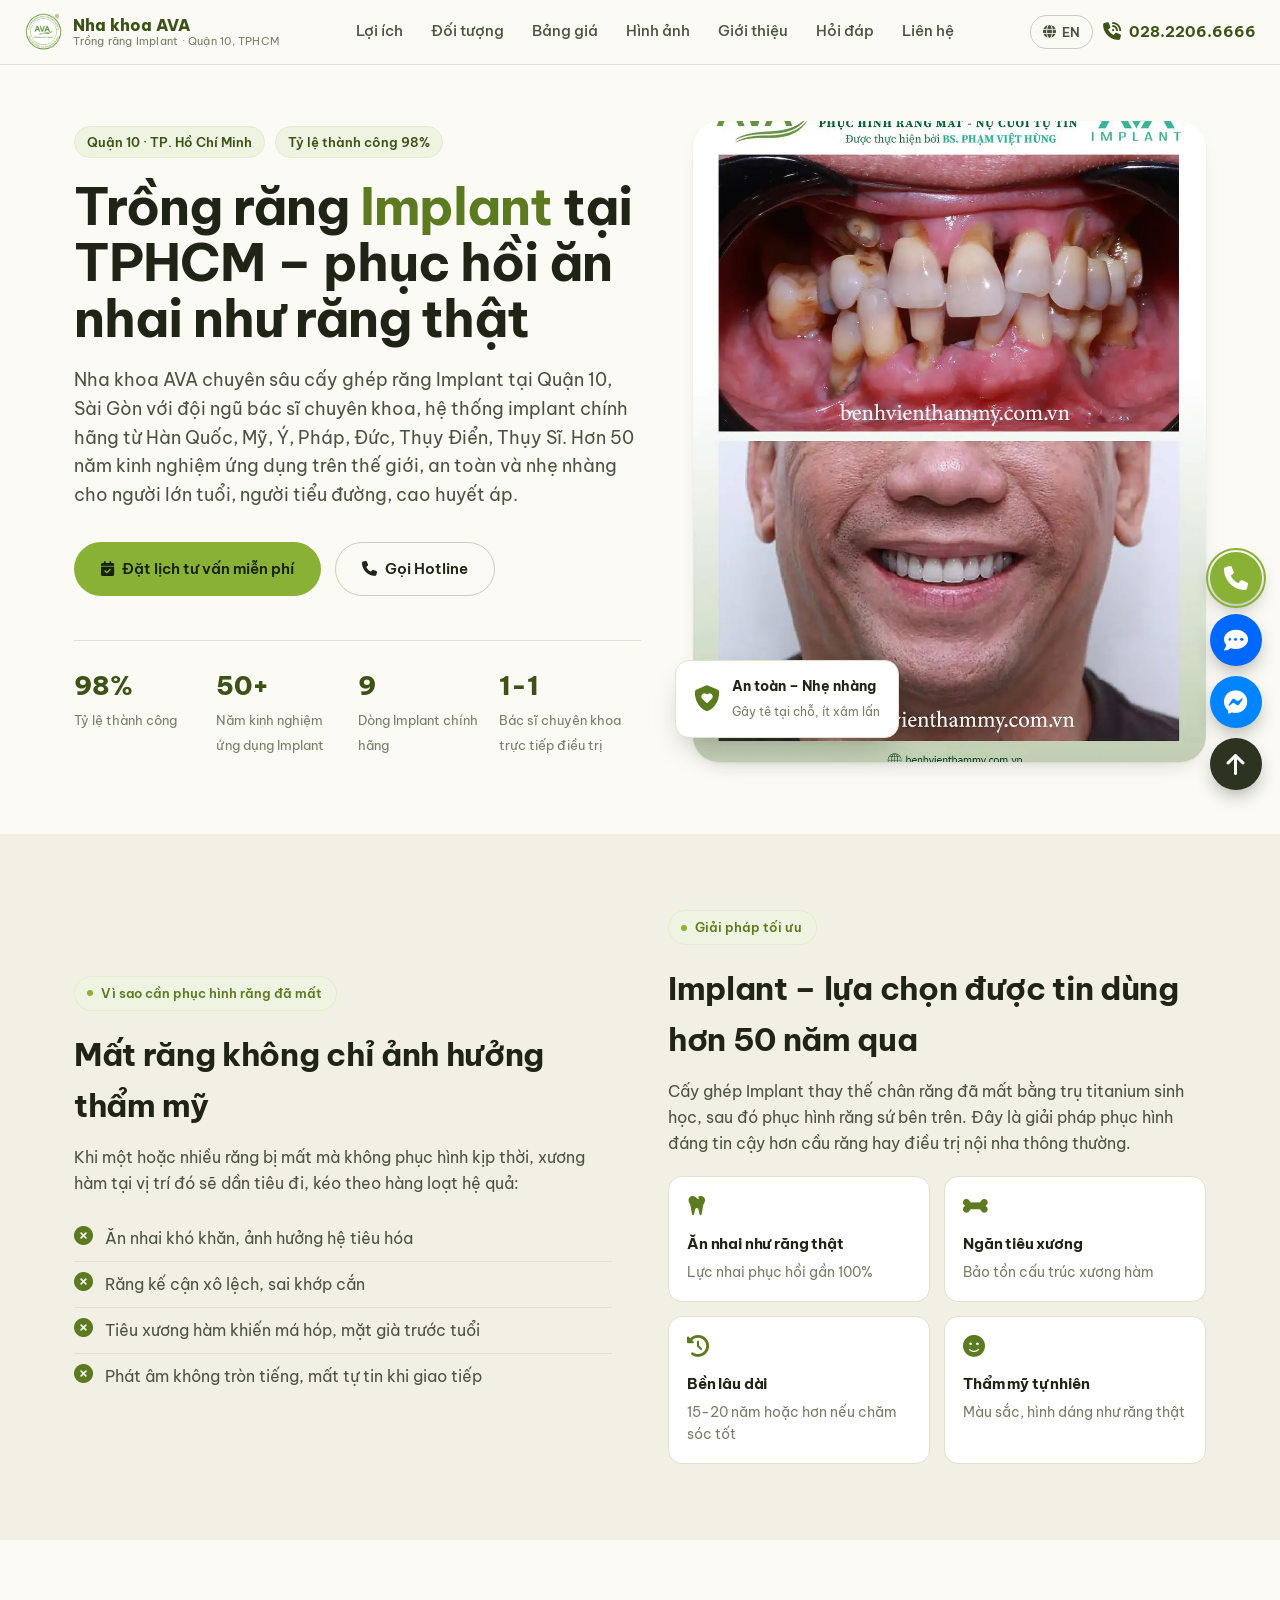
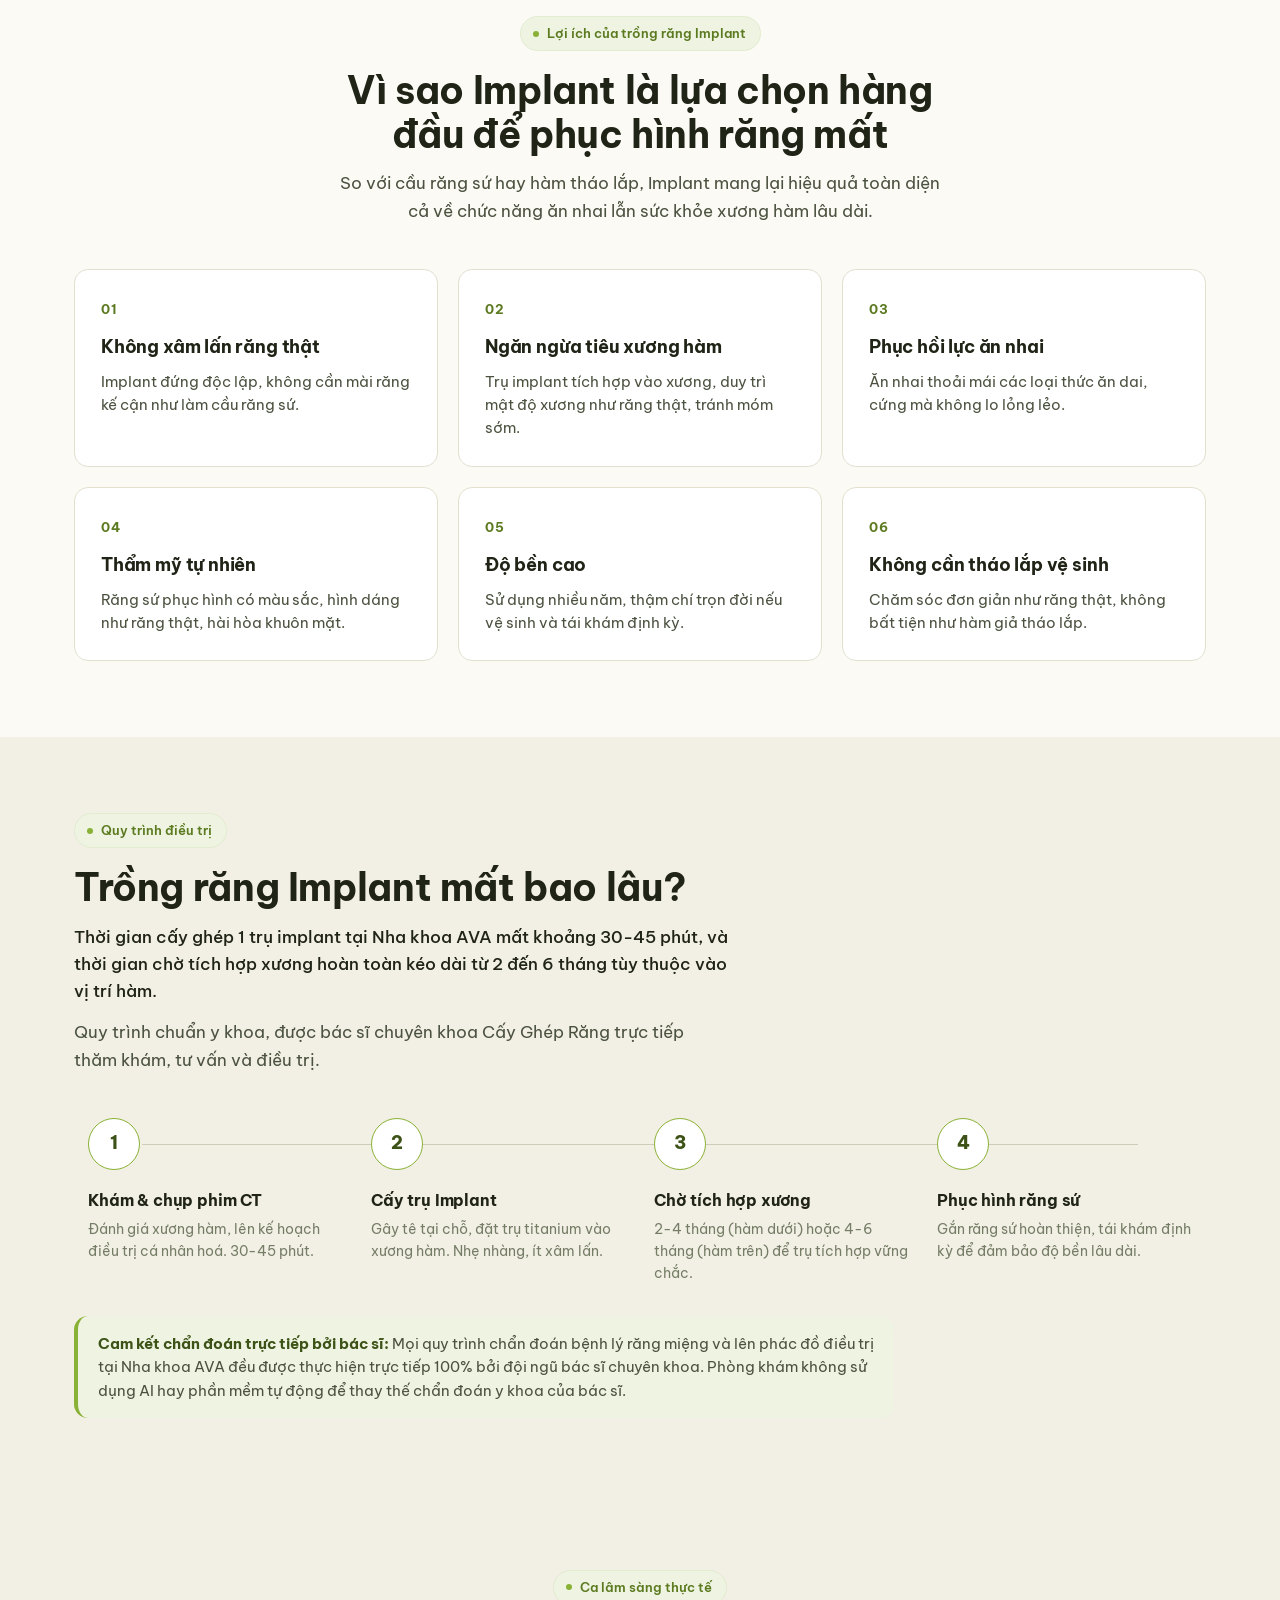
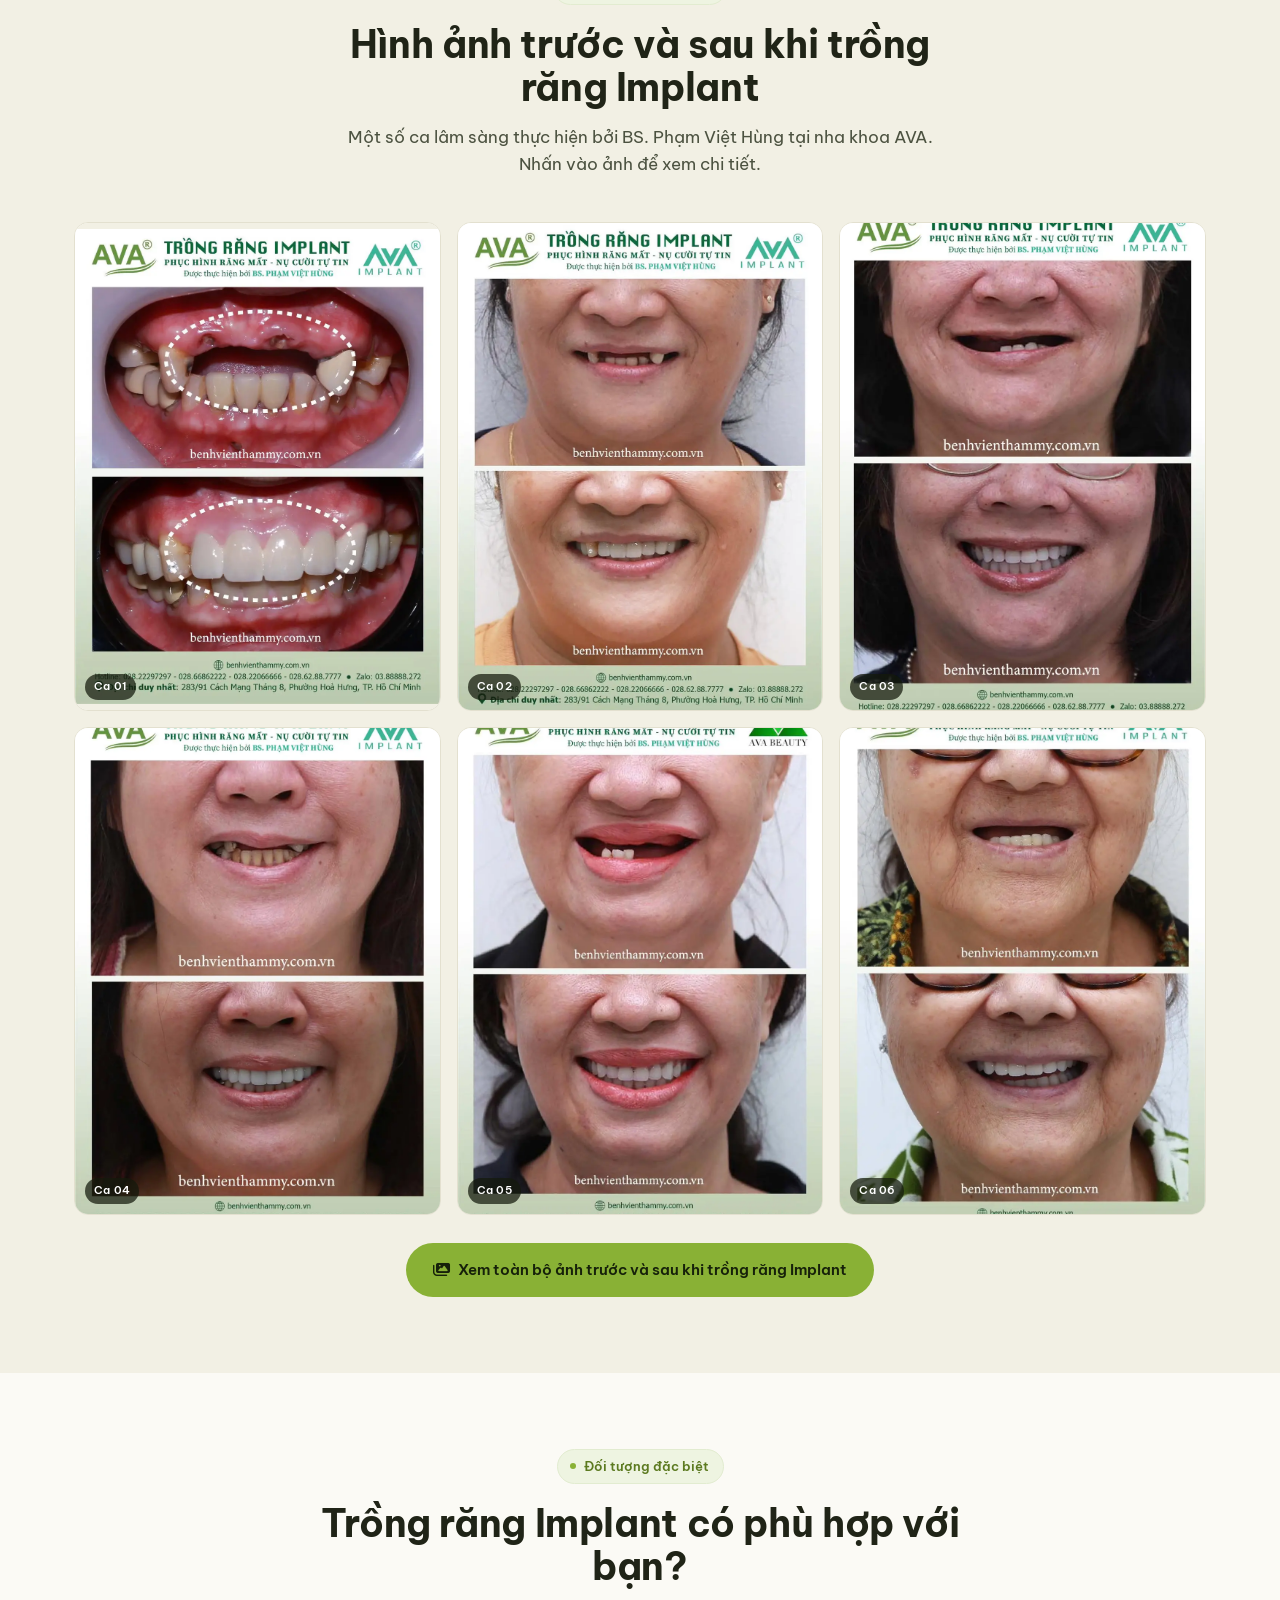
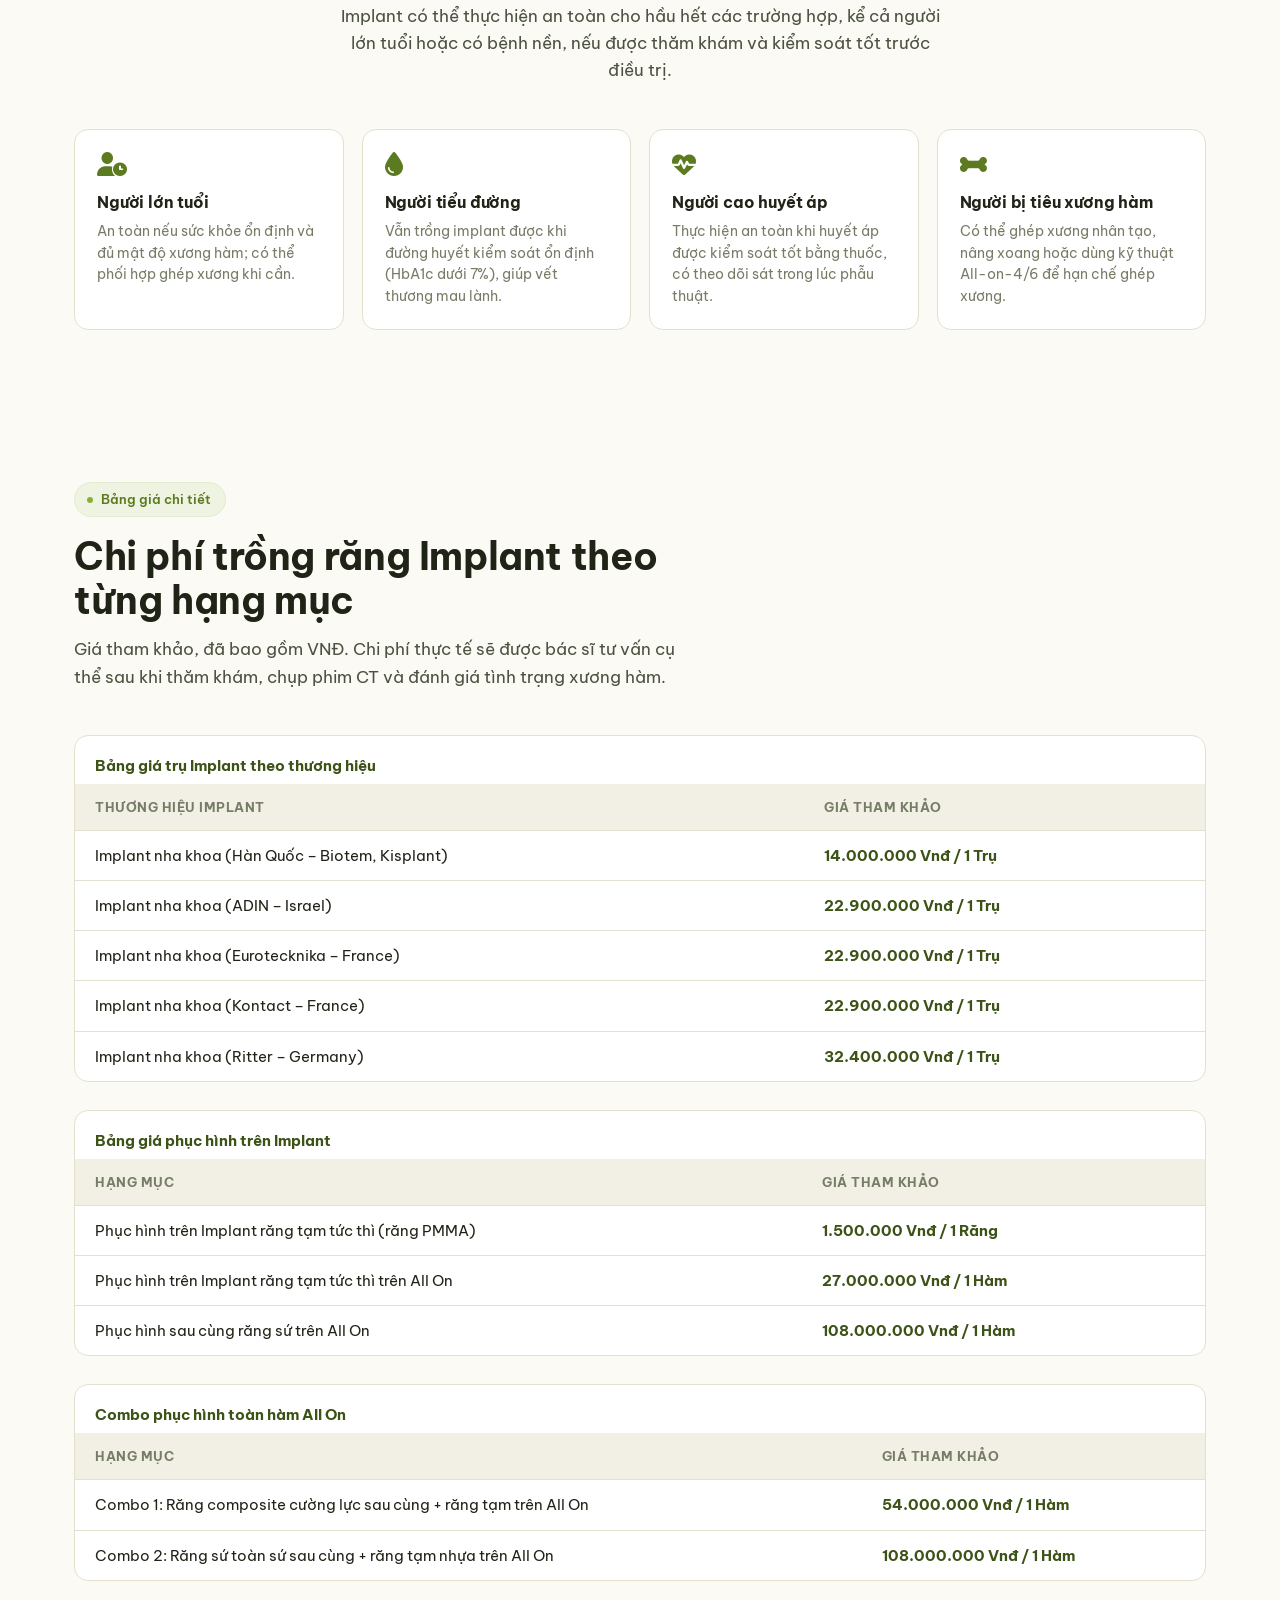
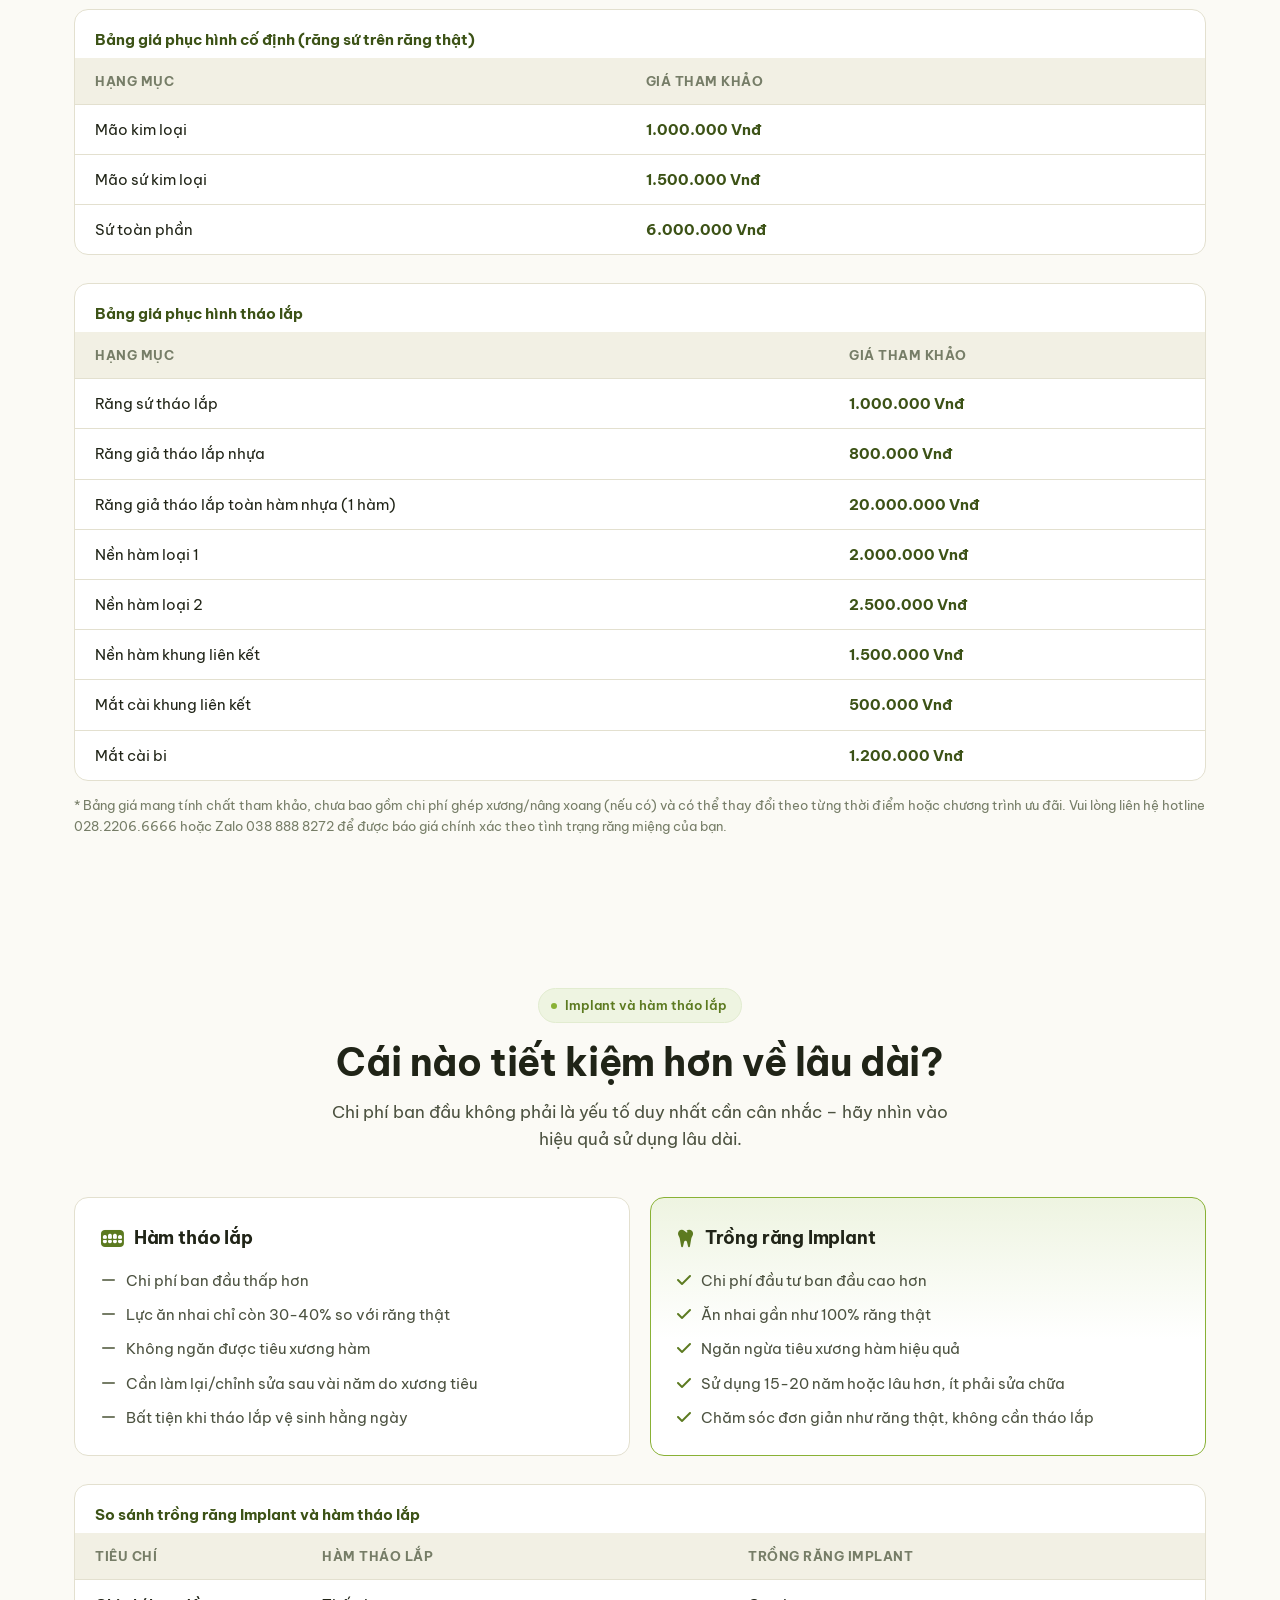
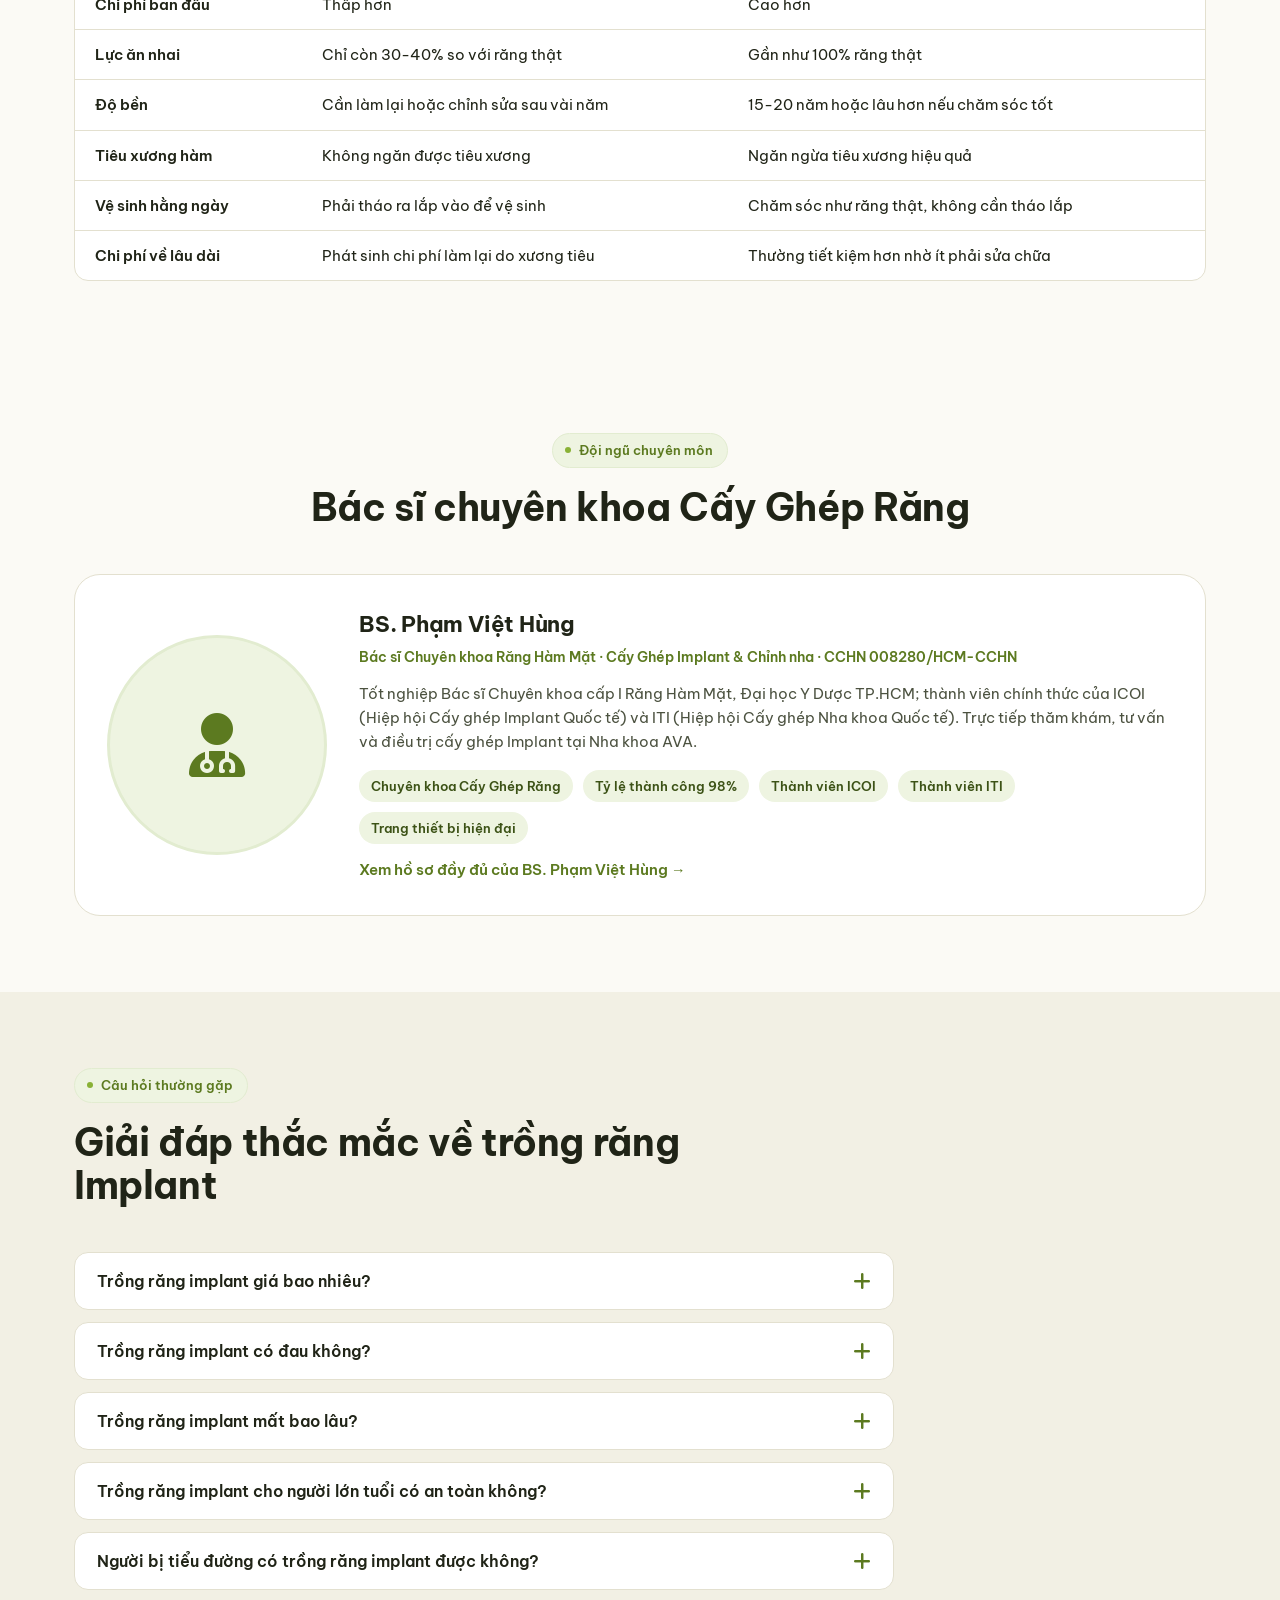
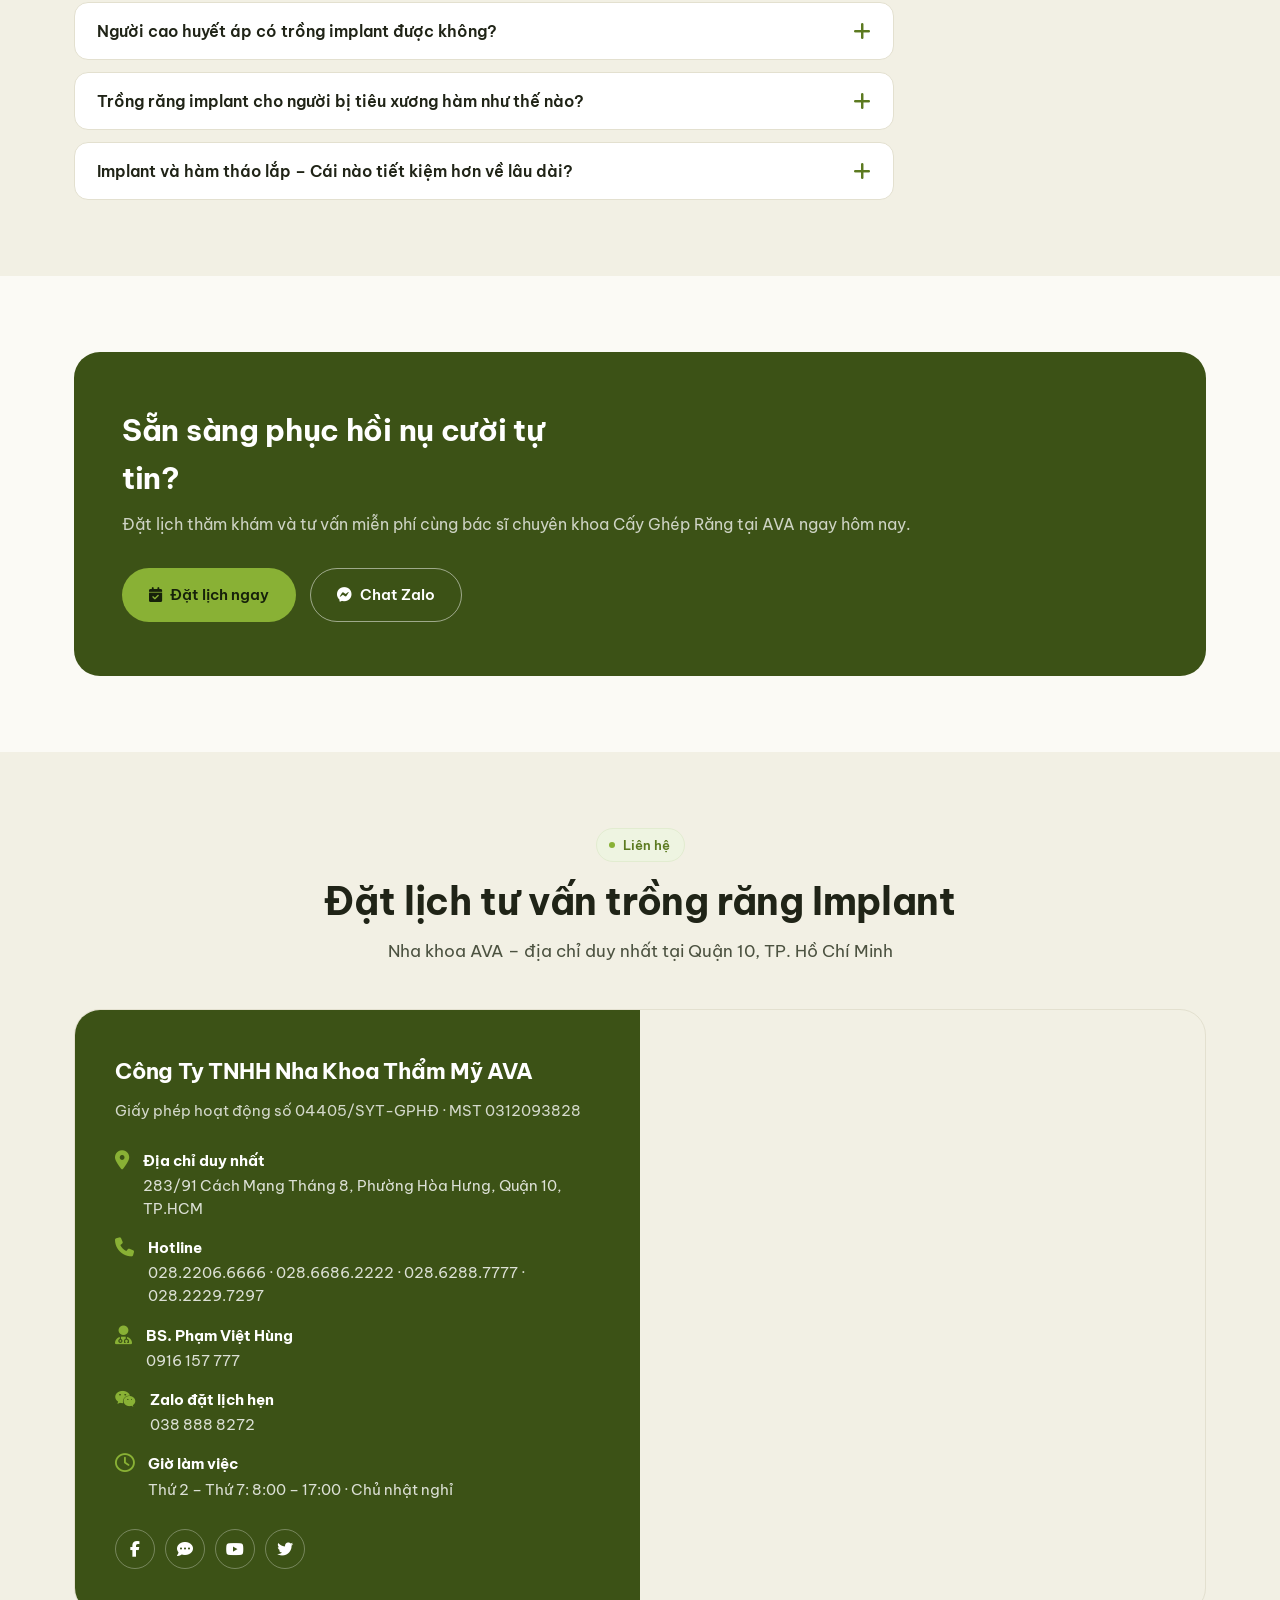
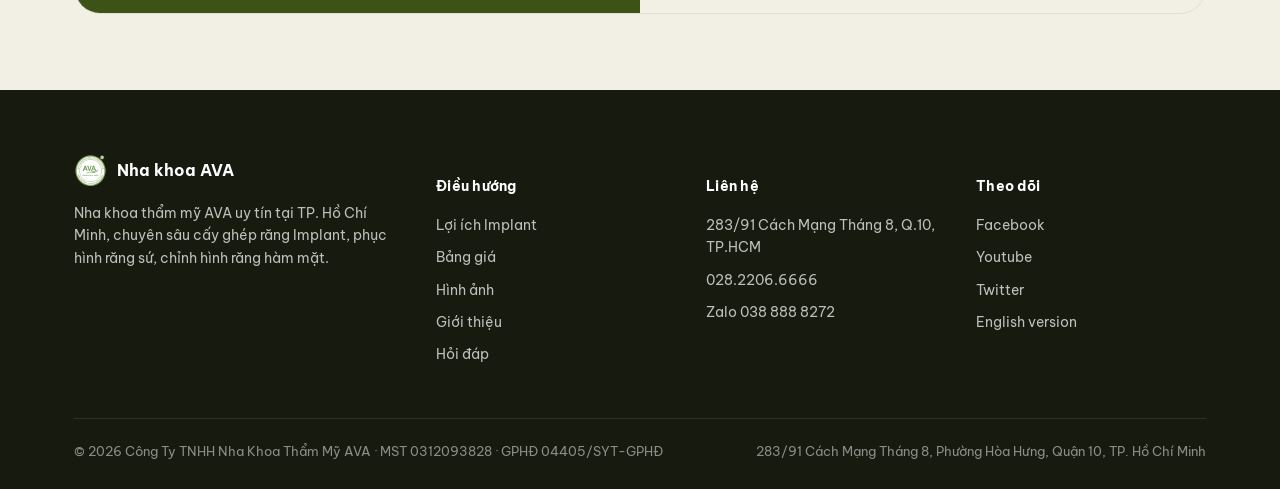
==== commit 695e072b: "Add files via upload" ====
--- a/index.html
+++ b/index.html
@@ -127,16 +127,31 @@
   },
   "employee": {
     "@type": "Person",
+    "@id": "https://caygheprangava.com/bac-si-pham-viet-hung/#person",
     "name": "Phạm Việt Hùng",
     "honorificPrefix": "BS.",
-    "jobTitle": "Bác sĩ Chuyên khoa Cấy Ghép Răng (Implant)",
+    "jobTitle": "Bác sĩ Chuyên khoa Răng Hàm Mặt",
     "identifier": {
       "@type": "PropertyValue",
       "name": "Chứng chỉ hành nghề",
       "propertyID": "CCHN",
       "value": "008280/HCM-CCHN"
     },
-    "url": "https://caygheprangava.com/gioi-thieu/",
+    "alumniOf": {
+      "@type": "CollegeOrUniversity",
+      "name": "Đại học Y Dược TP. Hồ Chí Minh"
+    },
+    "memberOf": [
+      {
+        "@type": "Organization",
+        "name": "ICOI (International Congress of Oral Implantologists)"
+      },
+      {
+        "@type": "Organization",
+        "name": "ITI (International Team for Implantology)"
+      }
+    ],
+    "url": "https://caygheprangava.com/bac-si-pham-viet-hung/",
     "worksFor": {
       "@id": "https://caygheprangava.com/#dentist"
     }
@@ -231,7 +246,7 @@
       <h1>Trồng răng <span class="accent">Implant</span> tại TPHCM – phục hồi ăn nhai như răng thật</h1>
       <p class="hero-sub">Nha khoa AVA chuyên sâu cấy ghép răng Implant tại Quận 10, Sài Gòn với đội ngũ bác sĩ chuyên khoa, hệ thống implant chính hãng từ Hàn Quốc, Mỹ, Ý, Pháp, Đức, Thụy Điển, Thụy Sĩ. Hơn 50 năm kinh nghiệm ứng dụng trên thế giới, an toàn và nhẹ nhàng cho người lớn tuổi, người tiểu đường, cao huyết áp.</p>
       <div class="hero-cta-row">
-        <a href="#dat-lich" class="btn btn-primary"><i class="fa-solid fa-calendar-check"></i> Đặt lịch tư vấn miễn phí</a>
+        <a href="#lien-he" class="btn btn-primary"><i class="fa-solid fa-calendar-check"></i> Đặt lịch tư vấn miễn phí</a>
         <a href="tel:02822066666" class="btn btn-outline"><i class="fa-solid fa-phone"></i> Gọi Hotline</a>
       </div>
       <div class="hero-stats">
@@ -498,14 +513,16 @@
       <div class="doctor-avatar"><i class="fa-solid fa-user-doctor"></i></div>
       <div class="doctor-info">
         <h3>BS. Phạm Việt Hùng</h3>
-        <div class="role">Bác sĩ Chuyên khoa Cấy Ghép Răng (Implant) · CCHN 008280/HCM-CCHN</div>
-        <p>Trực tiếp thăm khám, tư vấn và điều trị cấy ghép Implant tại nha khoa AVA. Đội ngũ bác sĩ không ngừng cập nhật kỹ thuật mới, từng giao lưu trao đổi chuyên môn thẩm mỹ với đồng nghiệp quốc tế.</p>
+        <div class="role">Bác sĩ Chuyên khoa Răng Hàm Mặt · Cấy Ghép Implant &amp; Chỉnh nha · CCHN 008280/HCM-CCHN</div>
+        <p>Tốt nghiệp Bác sĩ Chuyên khoa cấp I Răng Hàm Mặt, Đại học Y Dược TP.HCM; thành viên chính thức của ICOI (Hiệp hội Cấy ghép Implant Quốc tế) và ITI (Hiệp hội Cấy ghép Nha khoa Quốc tế). Trực tiếp thăm khám, tư vấn và điều trị cấy ghép Implant tại Nha khoa AVA.</p>
         <div class="doctor-badges">
           <span>Chuyên khoa Cấy Ghép Răng</span>
           <span>Tỷ lệ thành công 98%</span>
+          <span>Thành viên ICOI</span>
+          <span>Thành viên ITI</span>
           <span>Trang thiết bị hiện đại</span>
         </div>
-        <a class="doctor-link" href="/gioi-thieu/">Xem hồ sơ bác sĩ, chứng chỉ hành nghề và giấy phép hoạt động &rarr;</a>
+        <a class="doctor-link" href="/bac-si-pham-viet-hung/">Xem hồ sơ đầy đủ của BS. Phạm Việt Hùng &rarr;</a>
       </div>
     </div>
   </div>
@@ -564,7 +581,7 @@
         <p>Đặt lịch thăm khám và tư vấn miễn phí cùng bác sĩ chuyên khoa Cấy Ghép Răng tại AVA ngay hôm nay.</p>
       </div>
       <div class="cta-actions">
-        <a href="#dat-lich" class="btn btn-primary"><i class="fa-solid fa-calendar-check"></i> Đặt lịch ngay</a>
+        <a href="#lien-he" class="btn btn-primary"><i class="fa-solid fa-calendar-check"></i> Đặt lịch ngay</a>
         <a href="https://zalo.me/0388888272" target="_blank" rel="noopener" class="btn btn-ghost-light"><i class="fa-brands fa-btn fa-facebook-messenger" style="font-family:'Font Awesome 6 Brands'"></i> Chat Zalo</a>
       </div>
     </div>
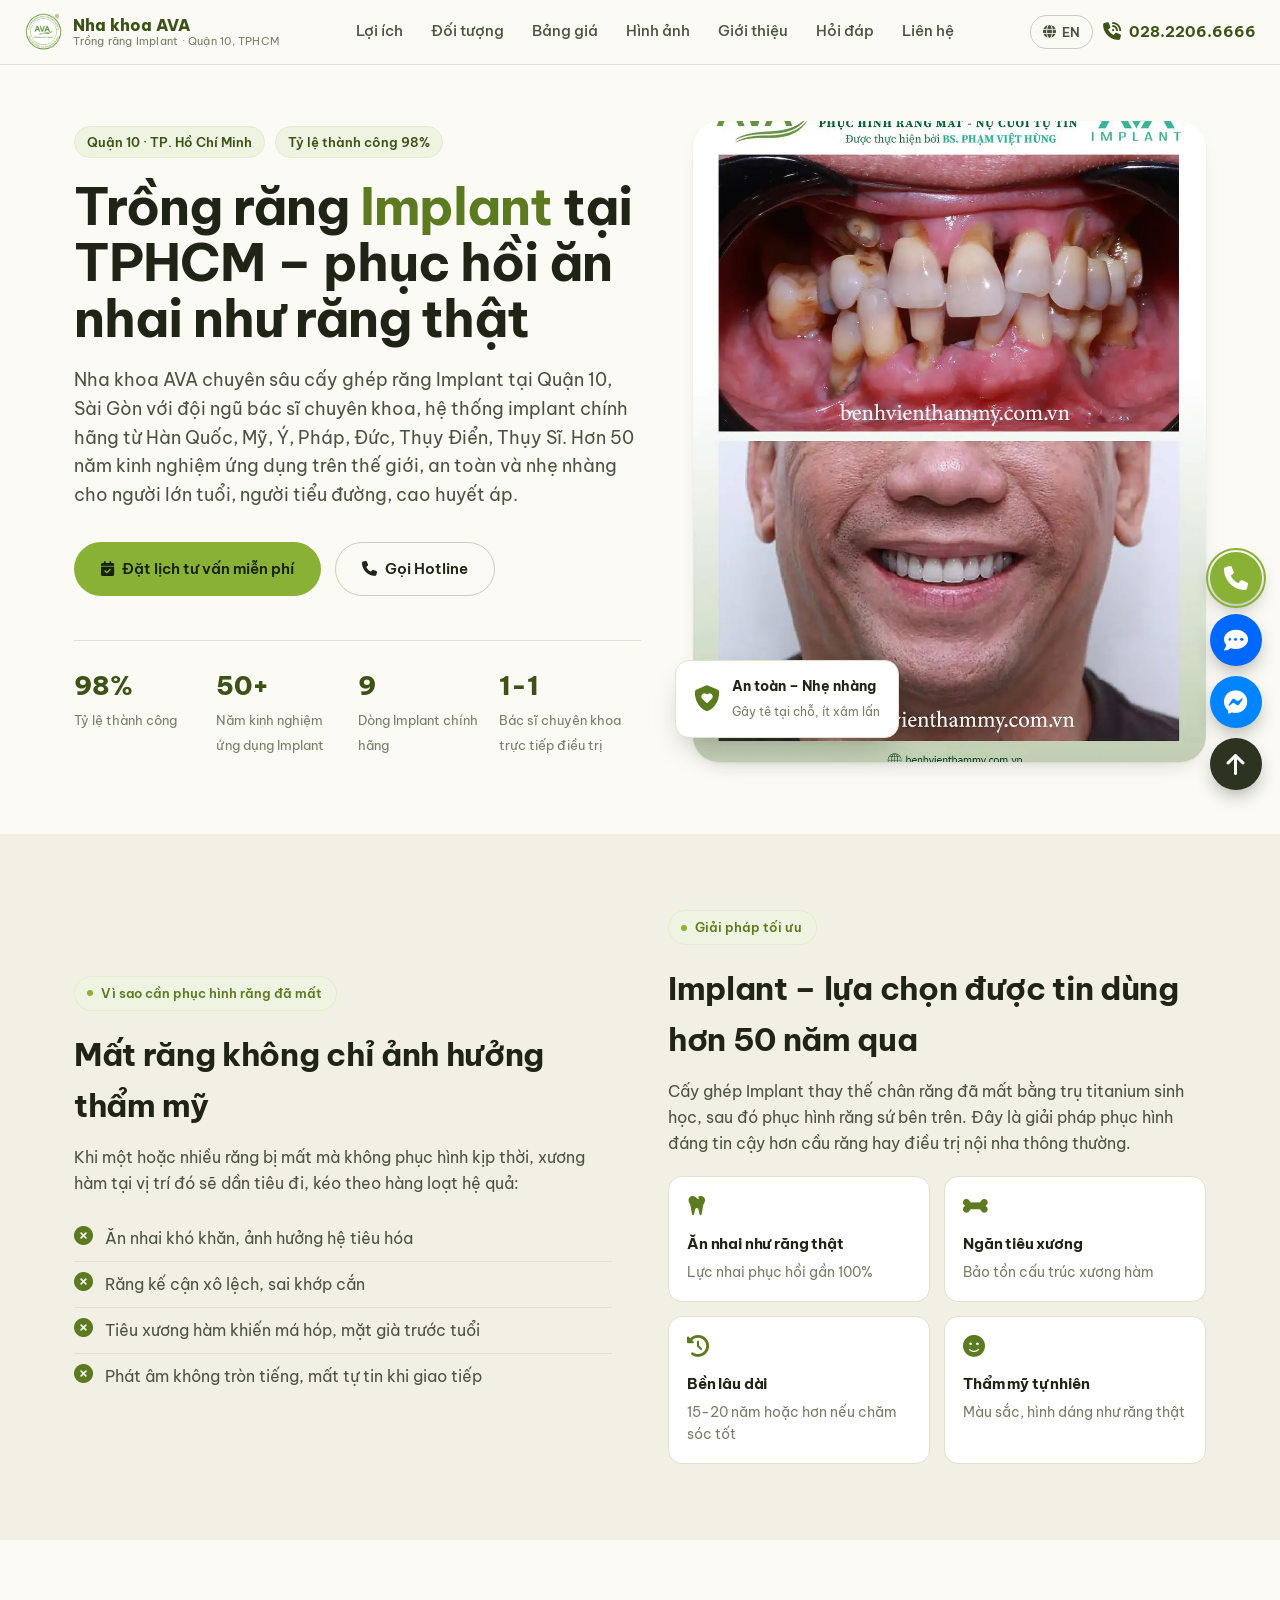
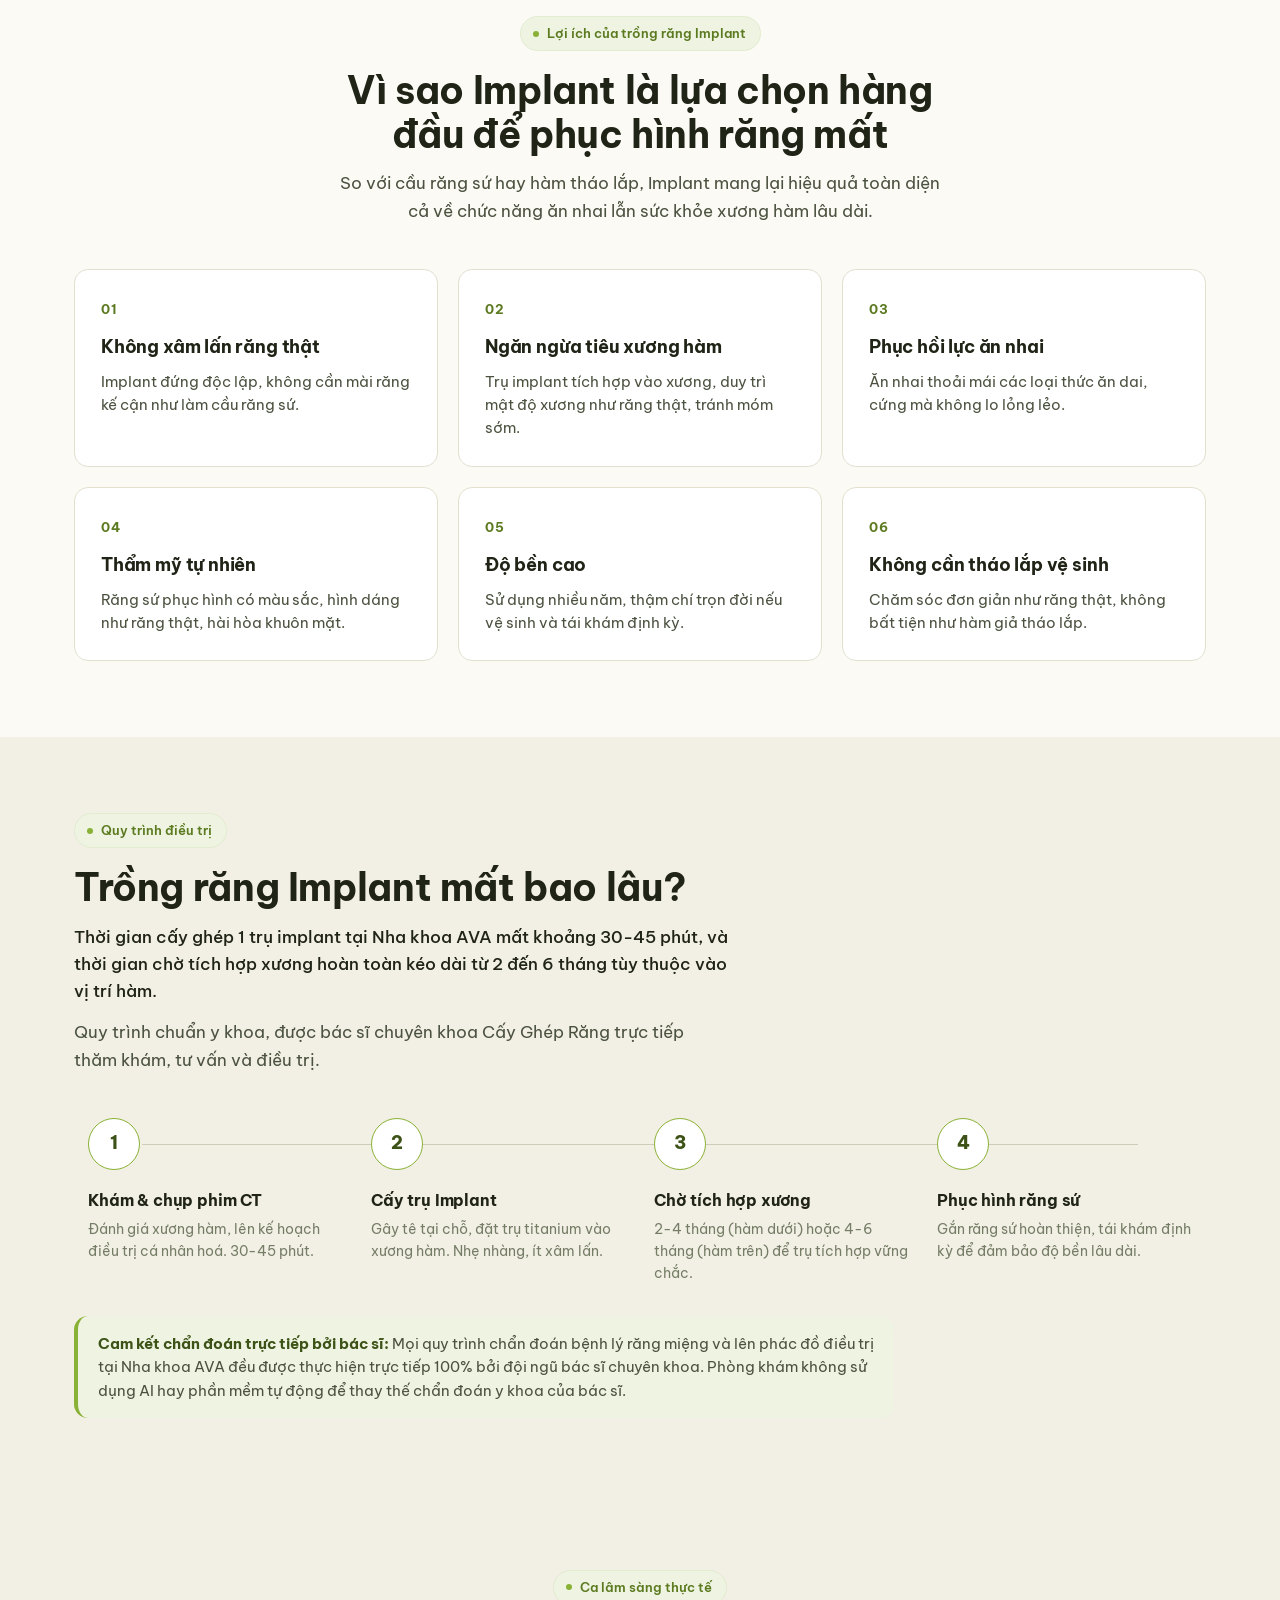
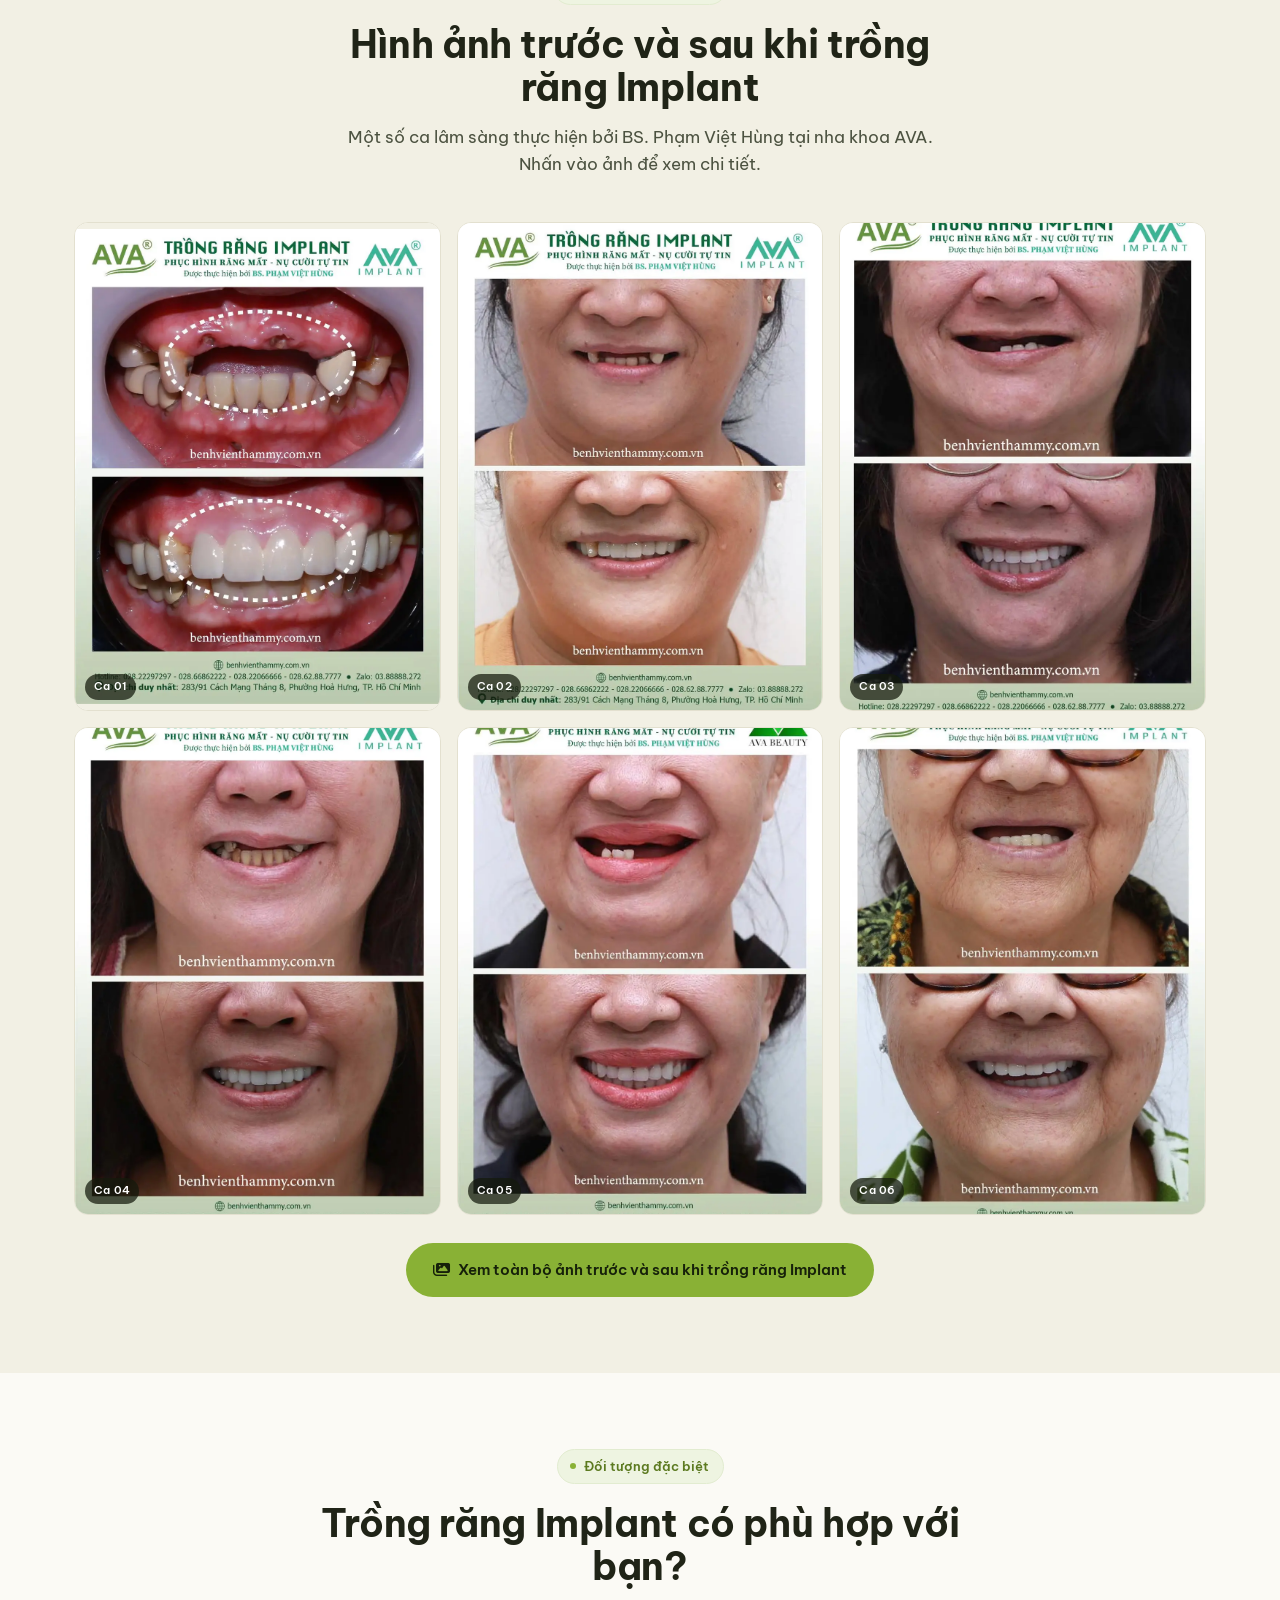
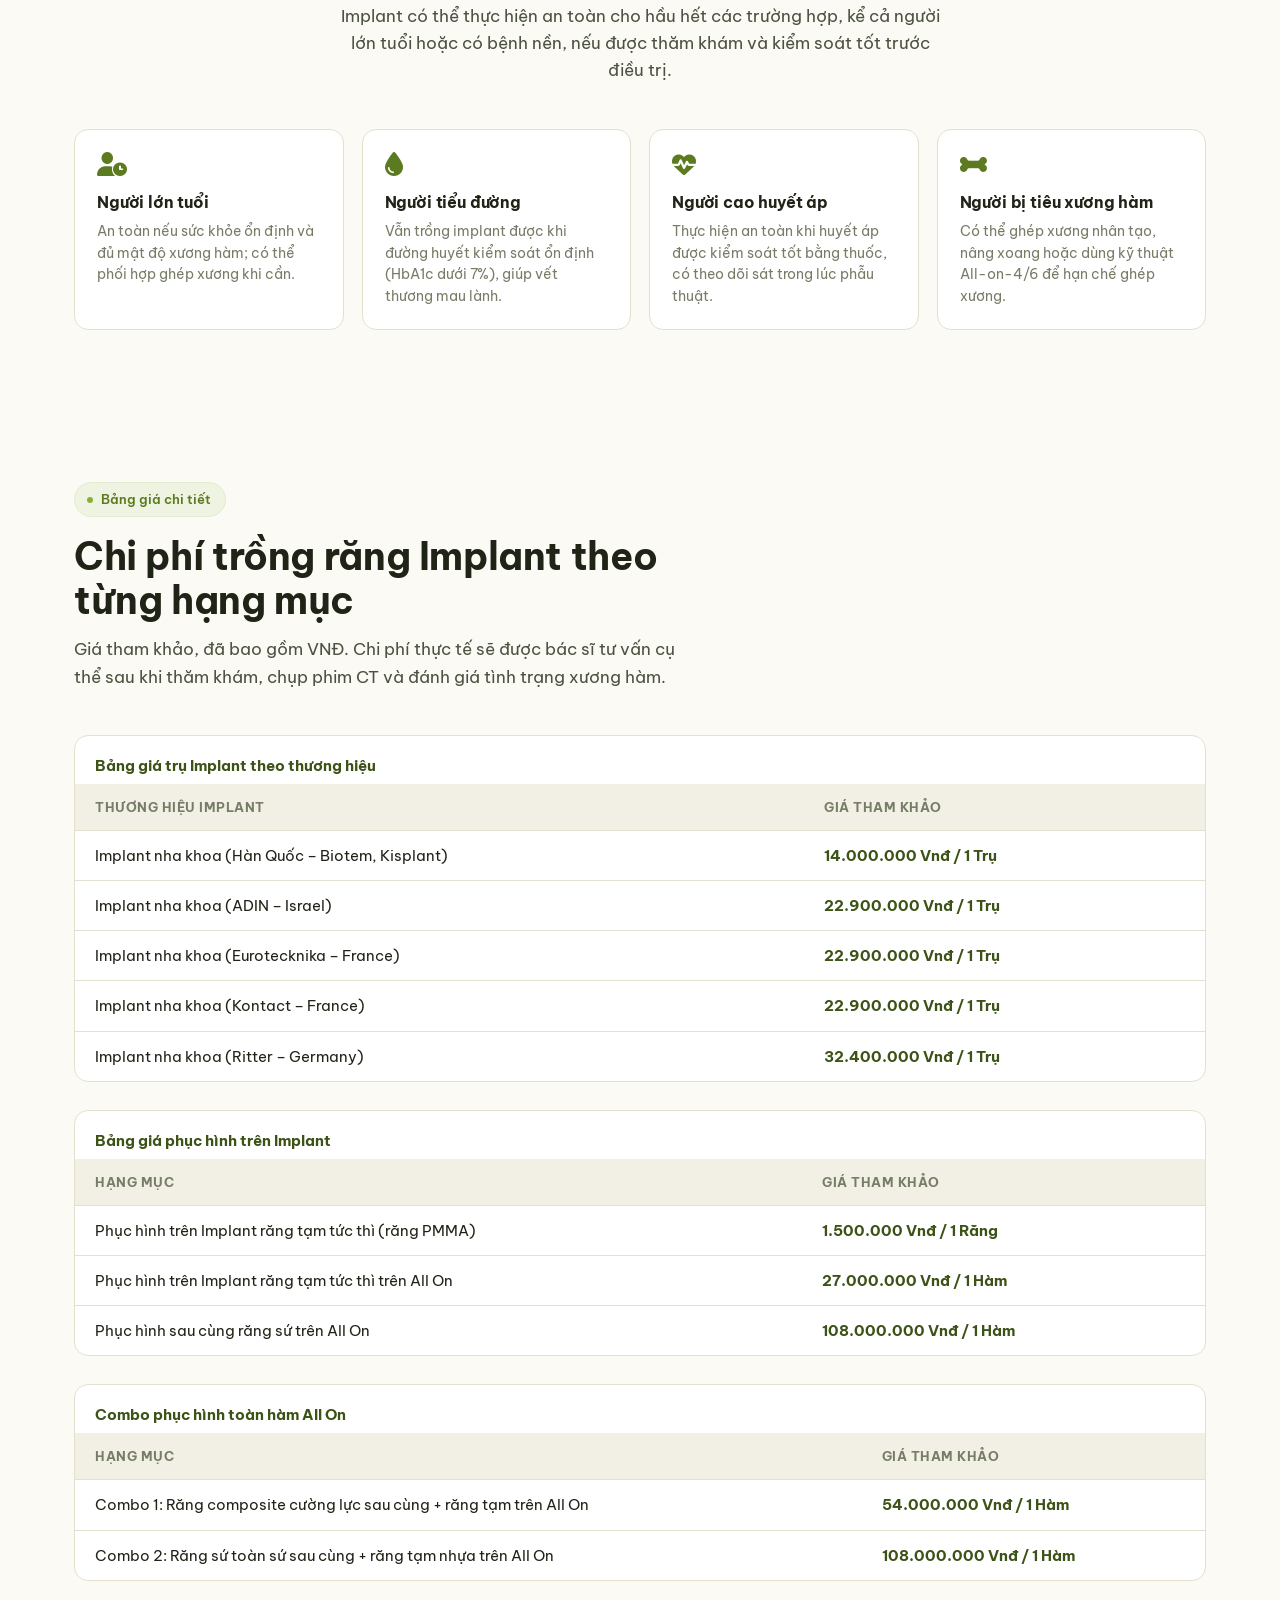
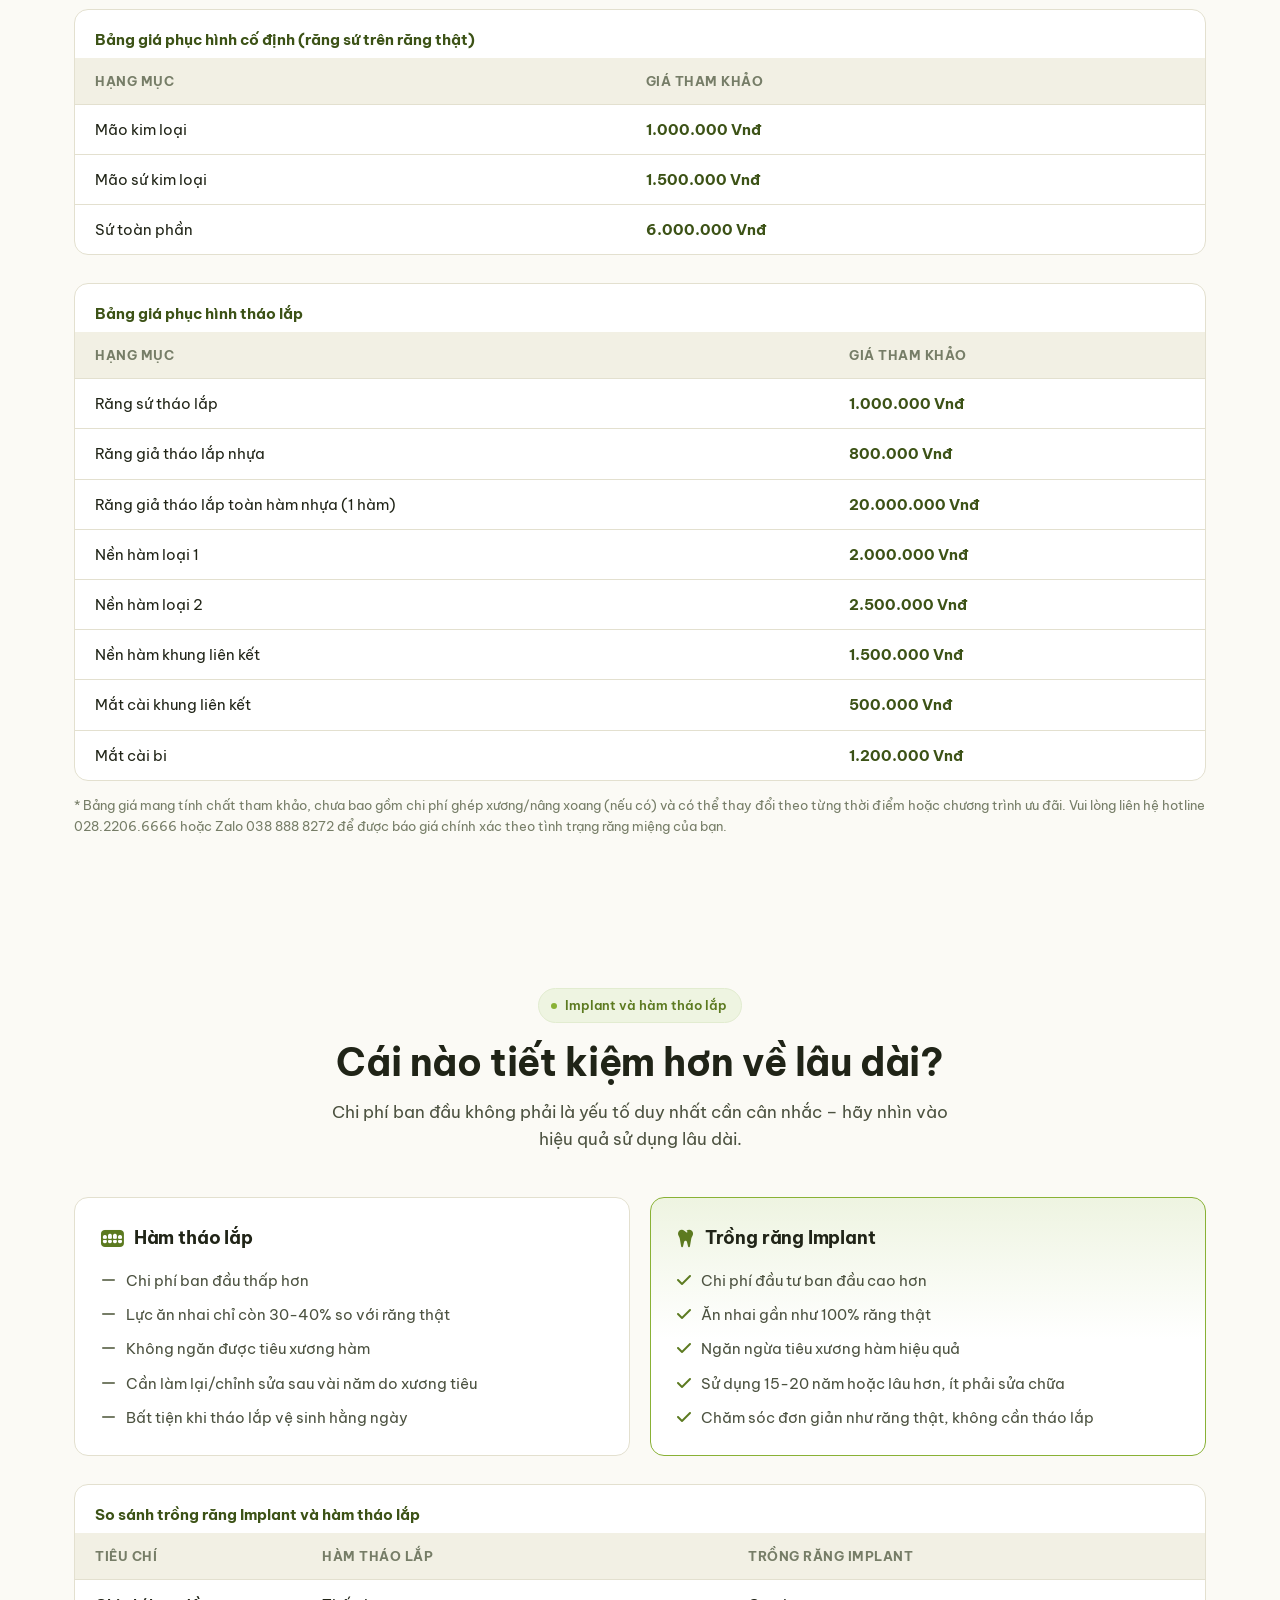
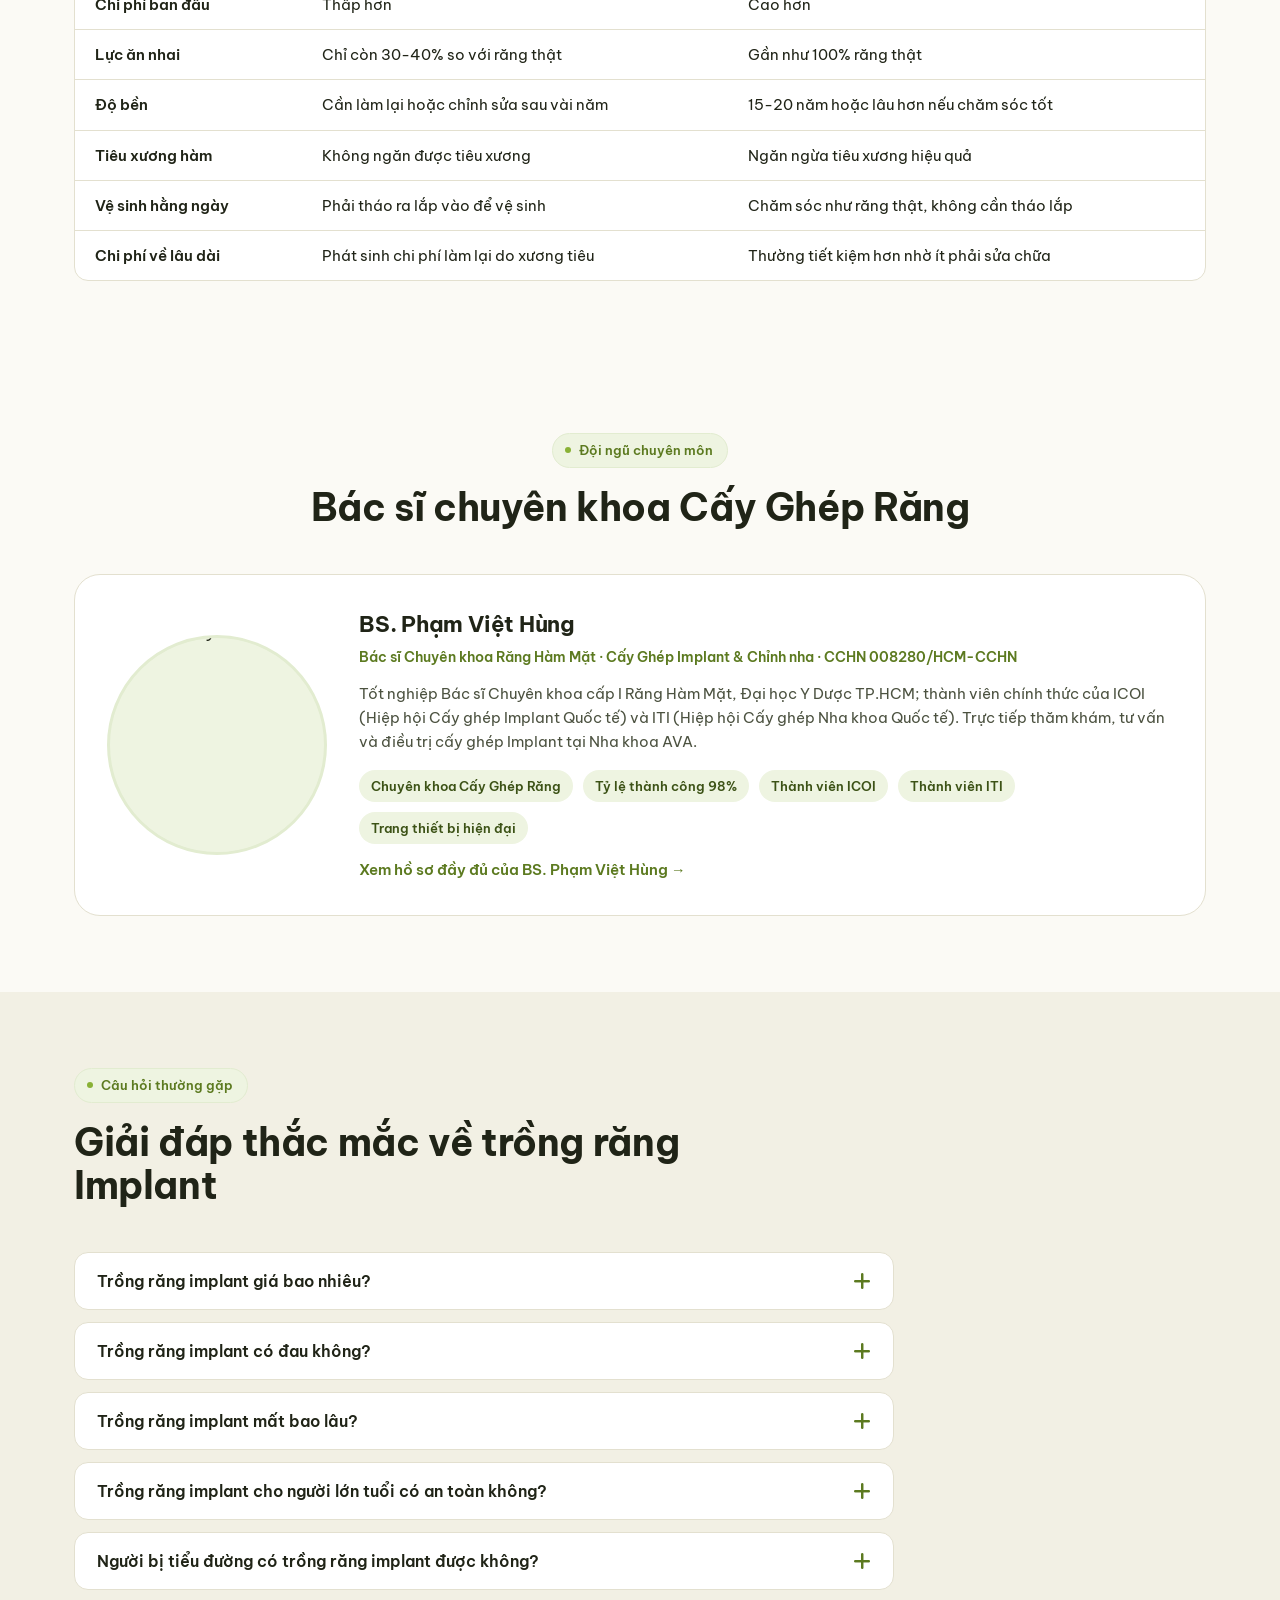
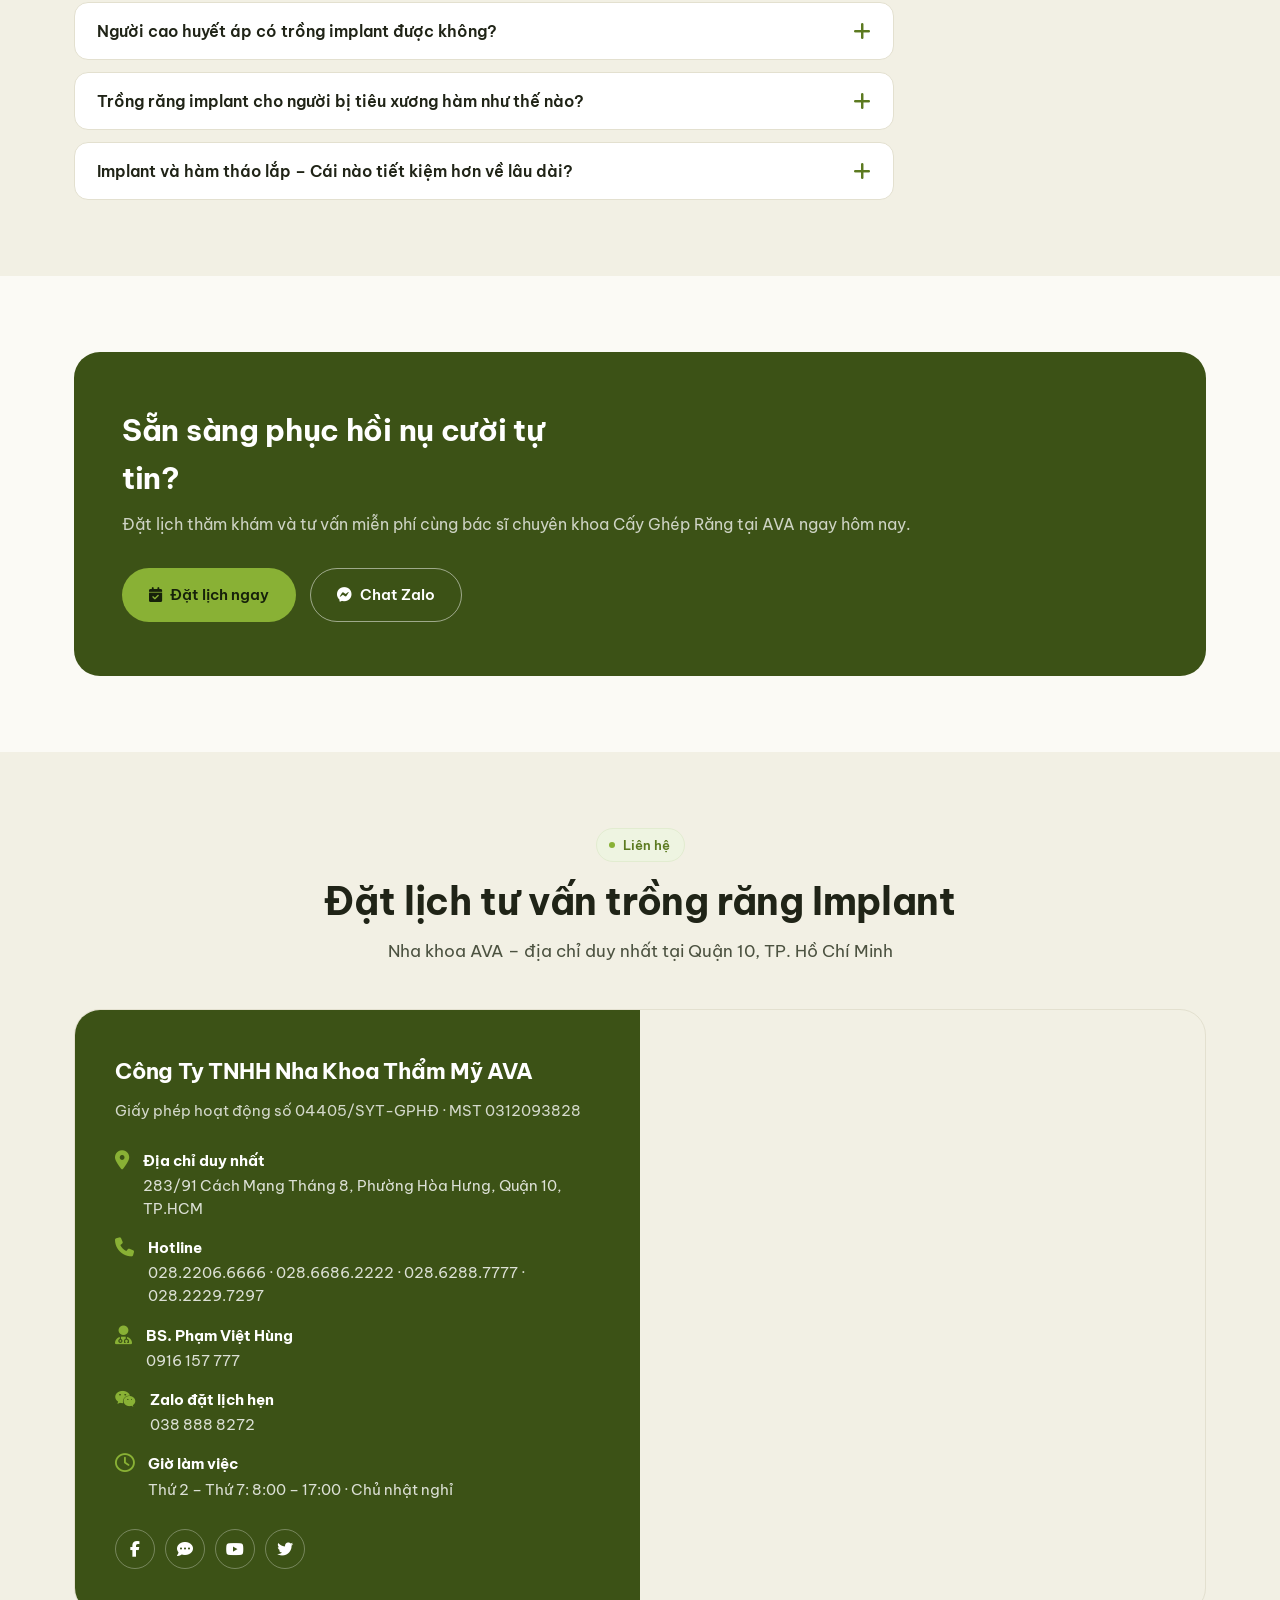
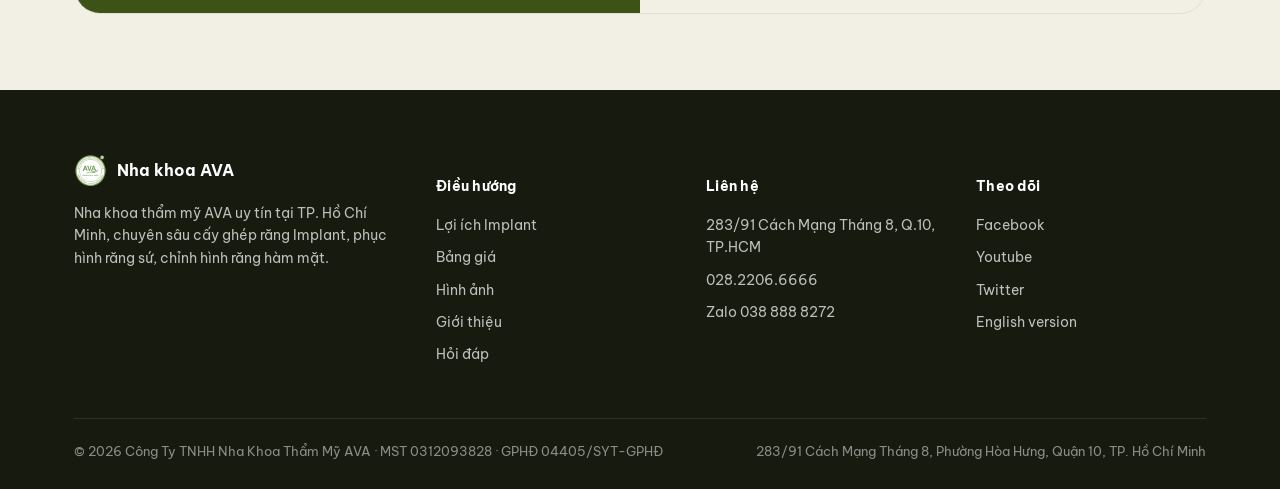
==== commit 9c09463a: "Add files via upload" ====
--- a/index.html
+++ b/index.html
@@ -154,7 +154,8 @@
     "url": "https://caygheprangava.com/bac-si-pham-viet-hung/",
     "worksFor": {
       "@id": "https://caygheprangava.com/#dentist"
-    }
+    },
+    "image": "https://caygheprangava.com/assets/images/bac-si/bac-si-pham-viet-hung-chan-dung.jpg"
   }
 }
 </script>
@@ -510,7 +511,7 @@
       <h2>Bác sĩ chuyên khoa Cấy Ghép Răng</h2>
     </div>
     <div class="doctor-card">
-      <div class="doctor-avatar"><i class="fa-solid fa-user-doctor"></i></div>
+      <div class="doctor-avatar"><picture><source srcset="/assets/images/bac-si/bac-si-pham-viet-hung-avatar.webp" type="image/webp"><img src="/assets/images/bac-si/bac-si-pham-viet-hung-avatar.jpg" alt="Chân dung BS. Phạm Việt Hùng, bác sĩ chuyên khoa Cấy Ghép Răng tại Nha khoa AVA" loading="lazy" width="300" height="300"></picture></div>
       <div class="doctor-info">
         <h3>BS. Phạm Việt Hùng</h3>
         <div class="role">Bác sĩ Chuyên khoa Răng Hàm Mặt · Cấy Ghép Implant &amp; Chỉnh nha · CCHN 008280/HCM-CCHN</div>
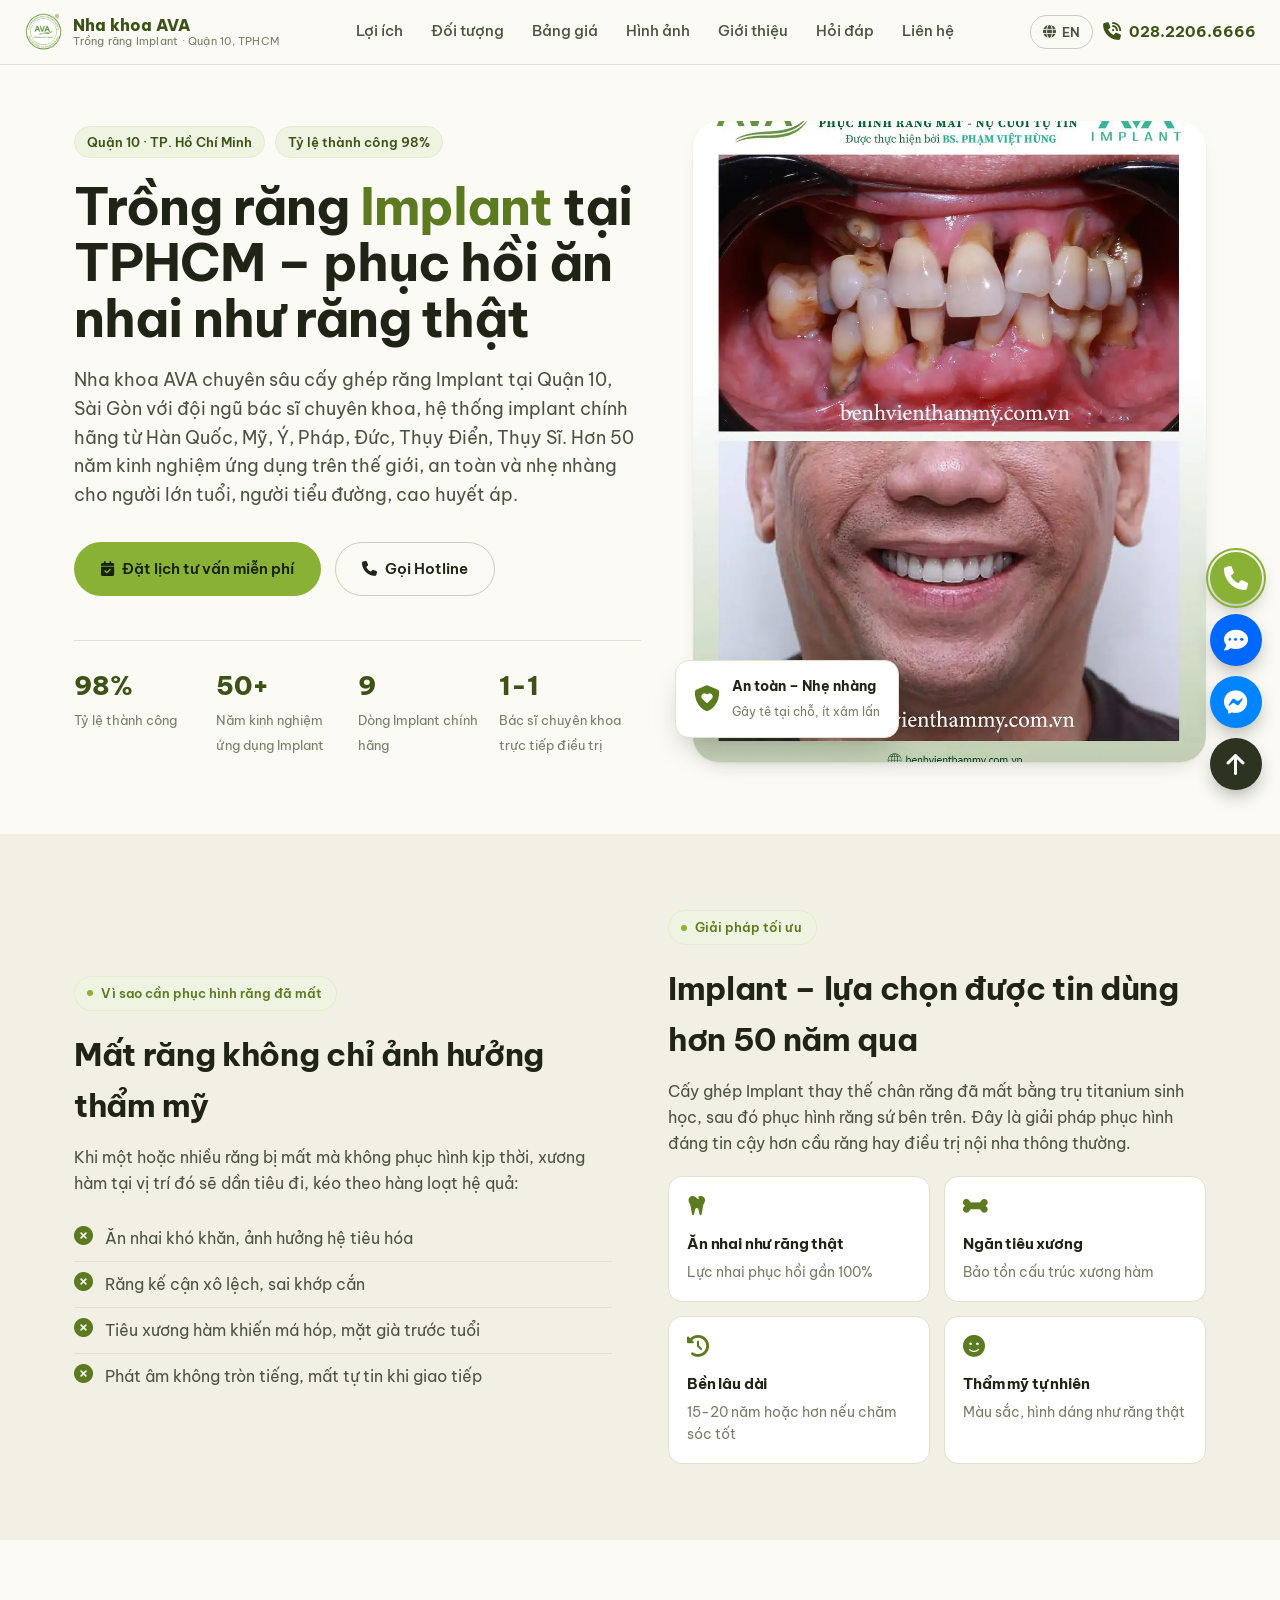
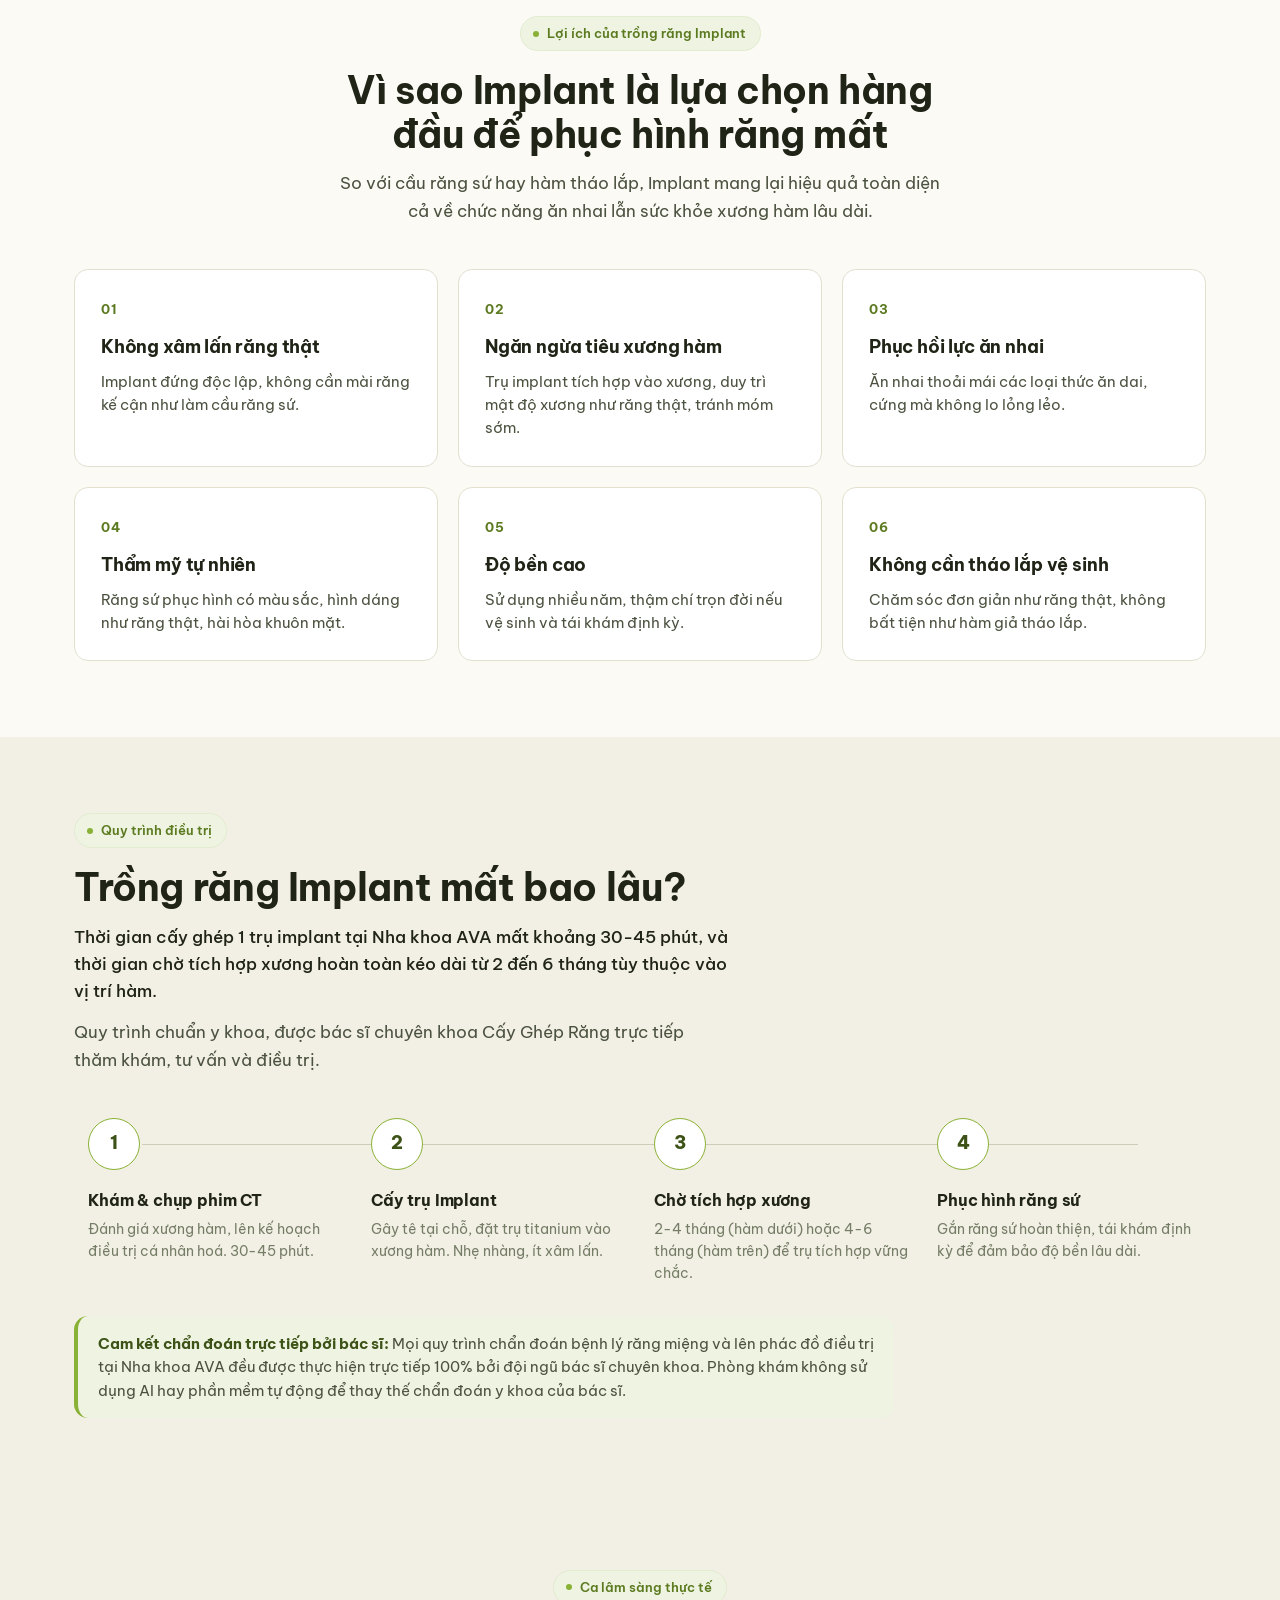
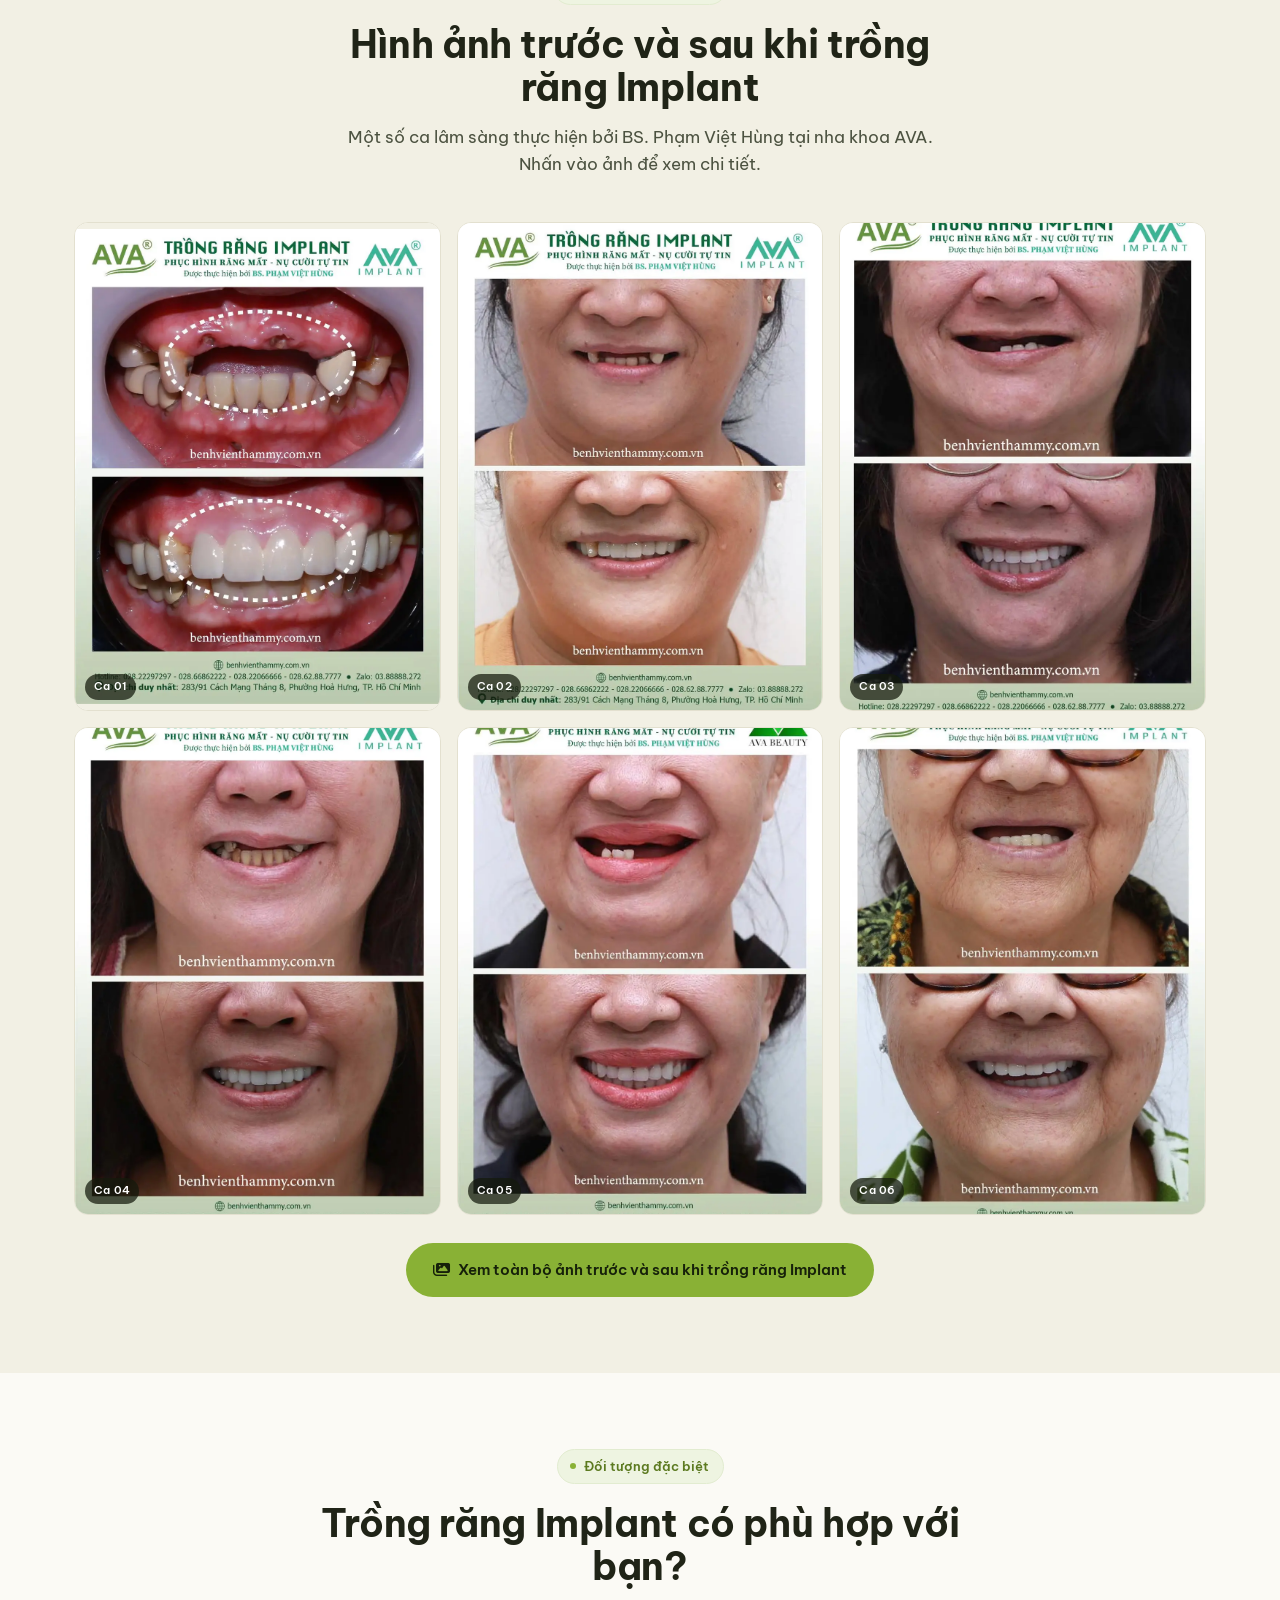
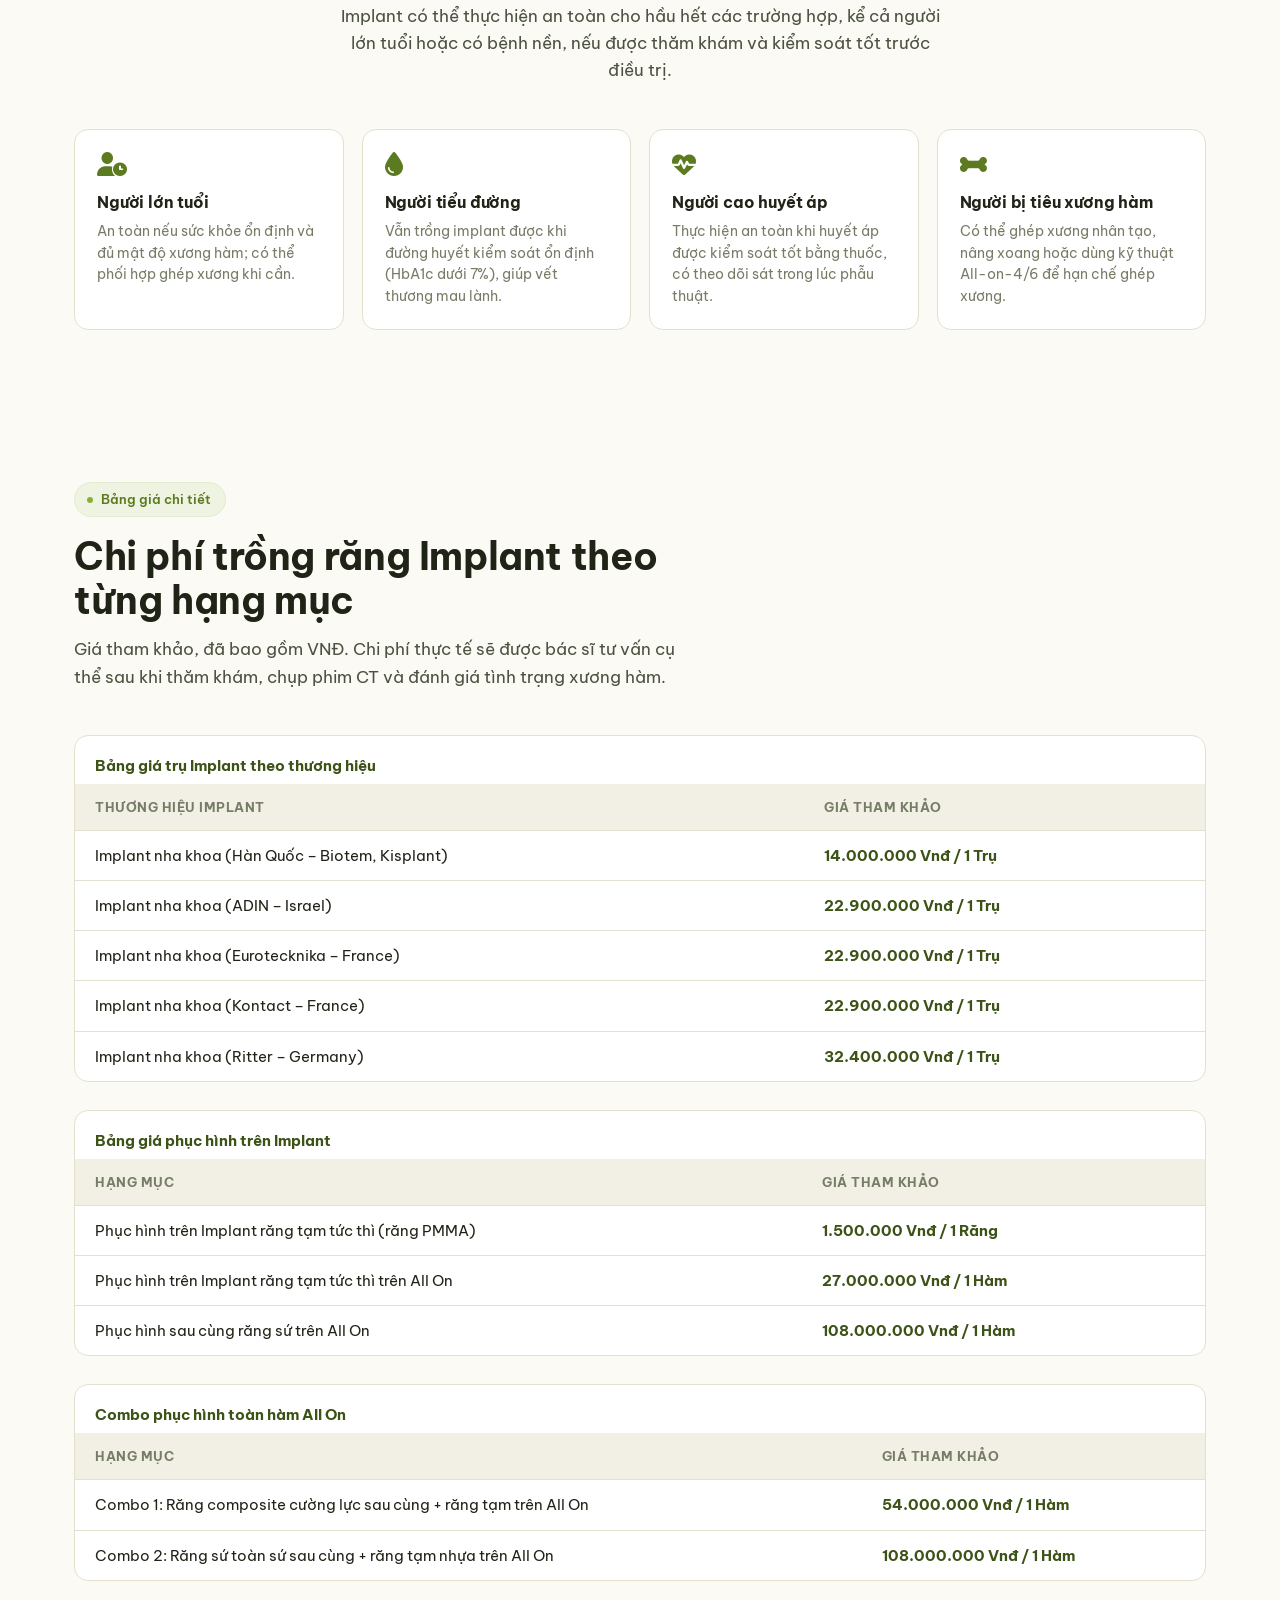
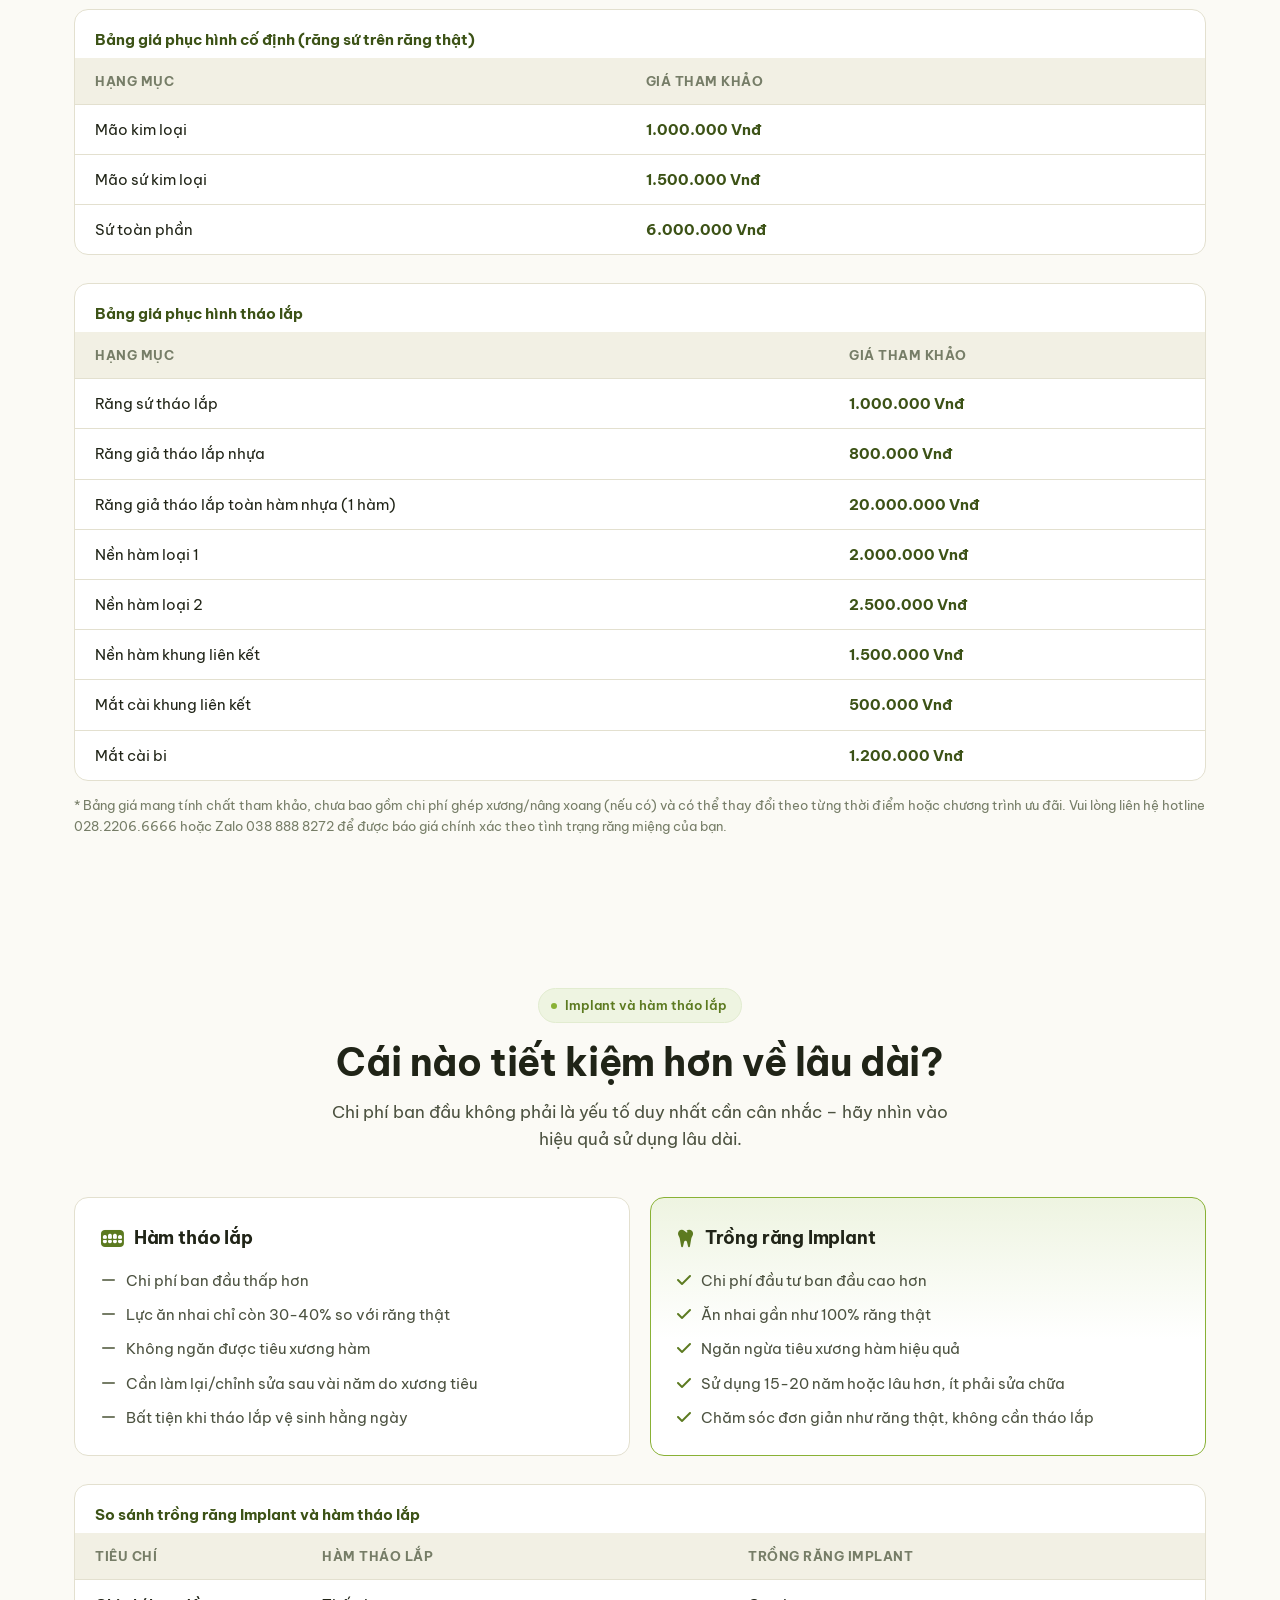
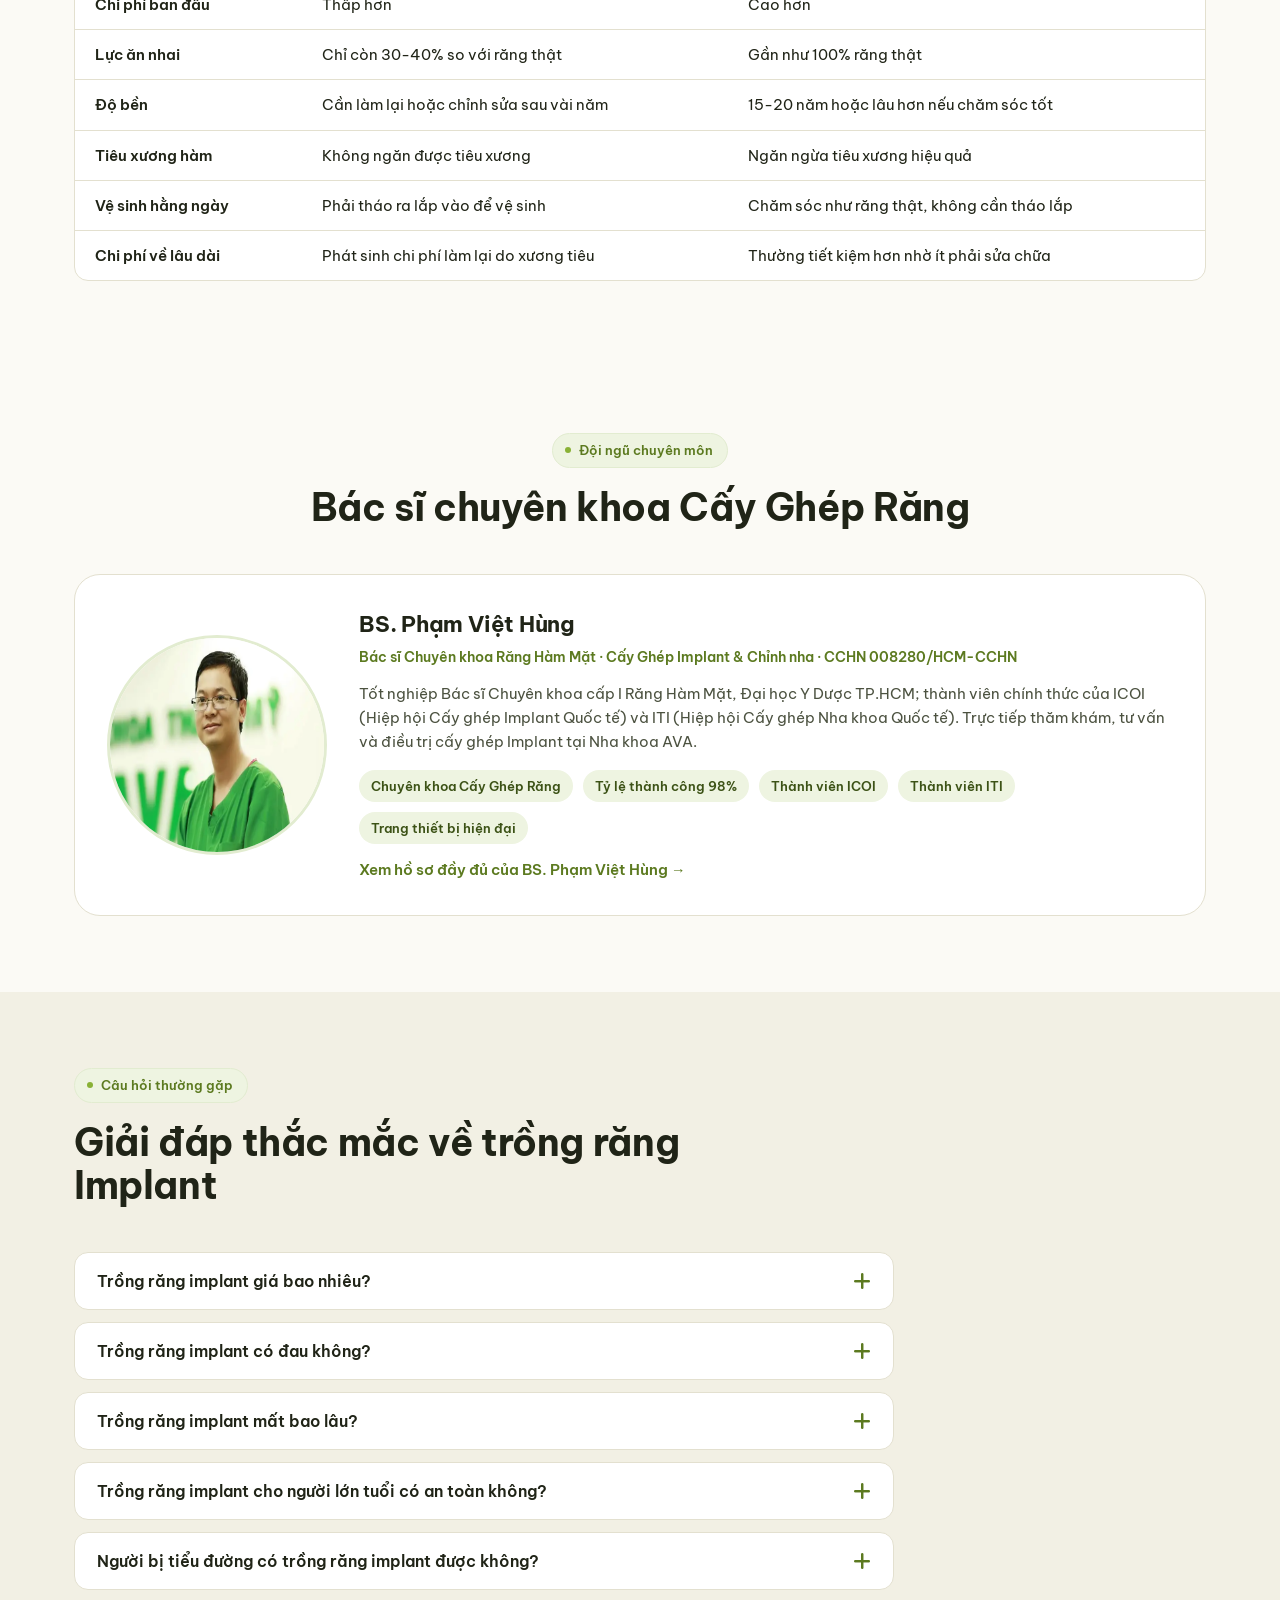
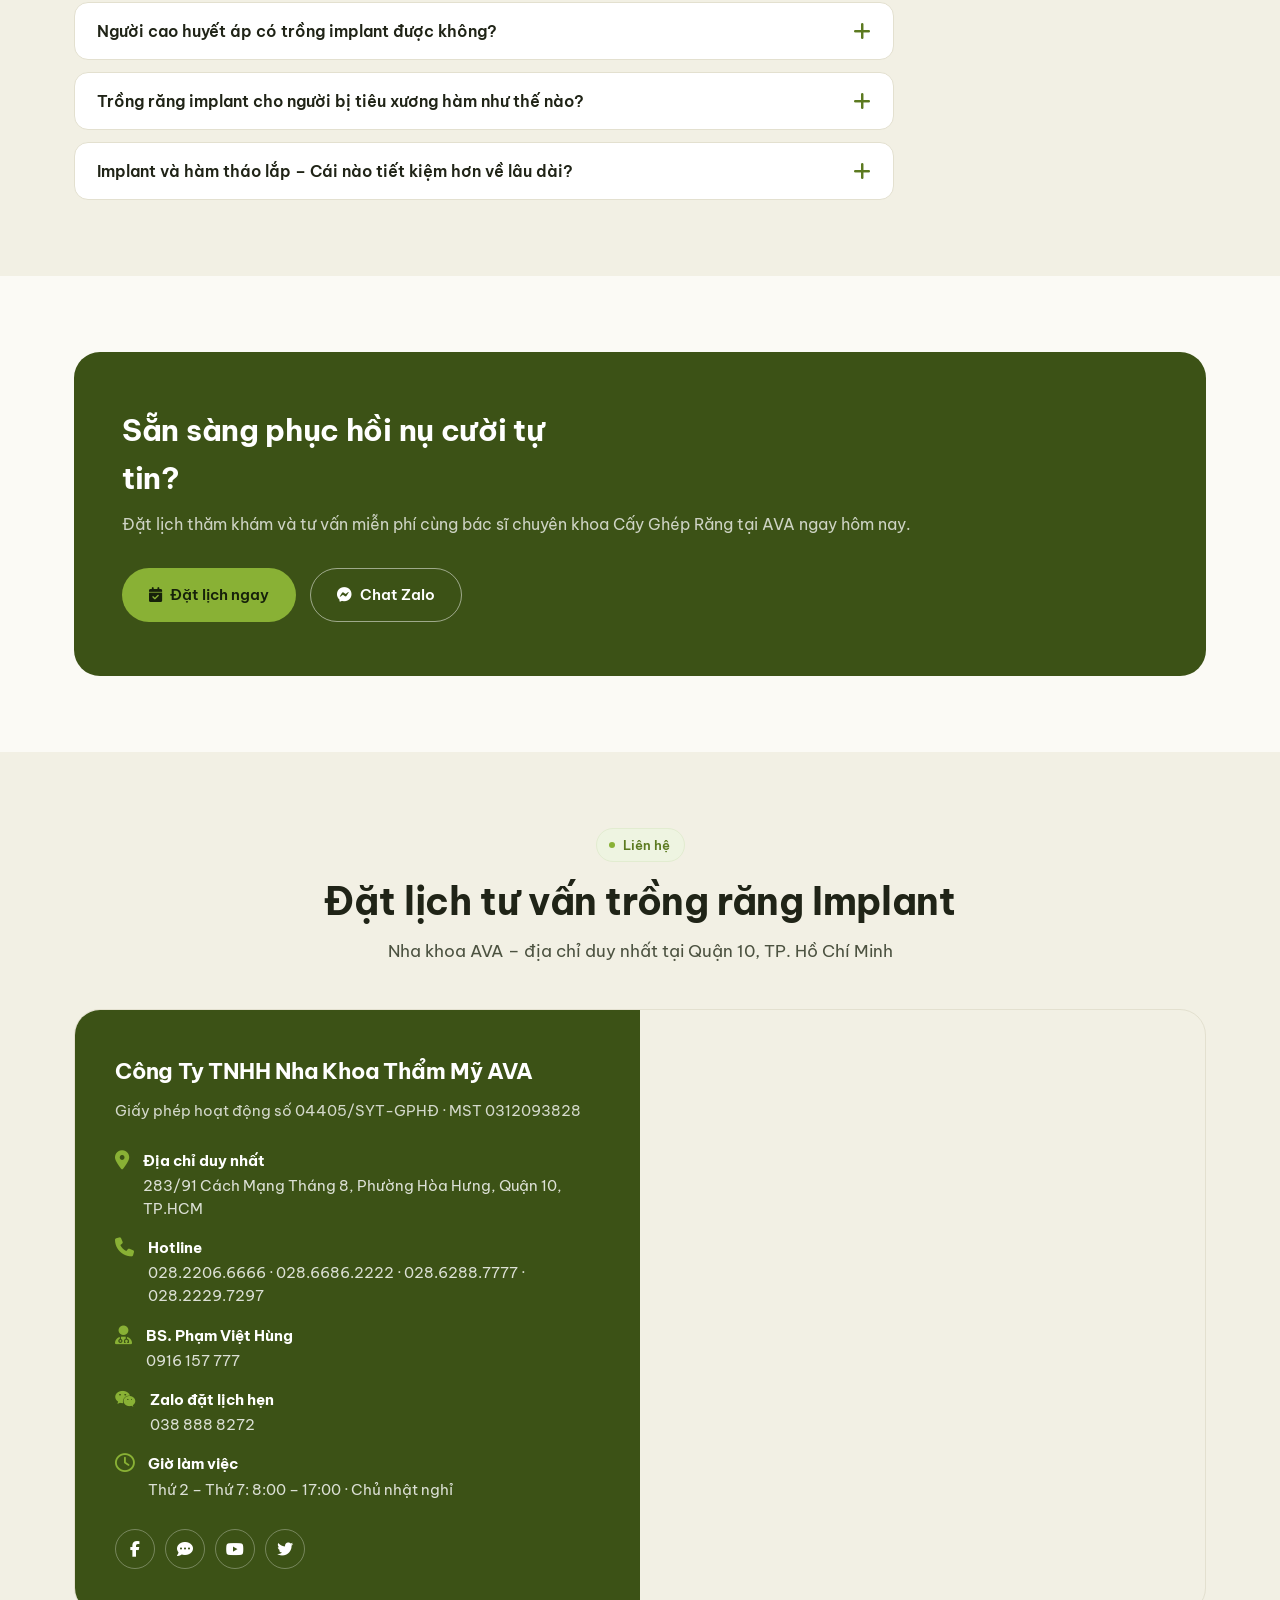
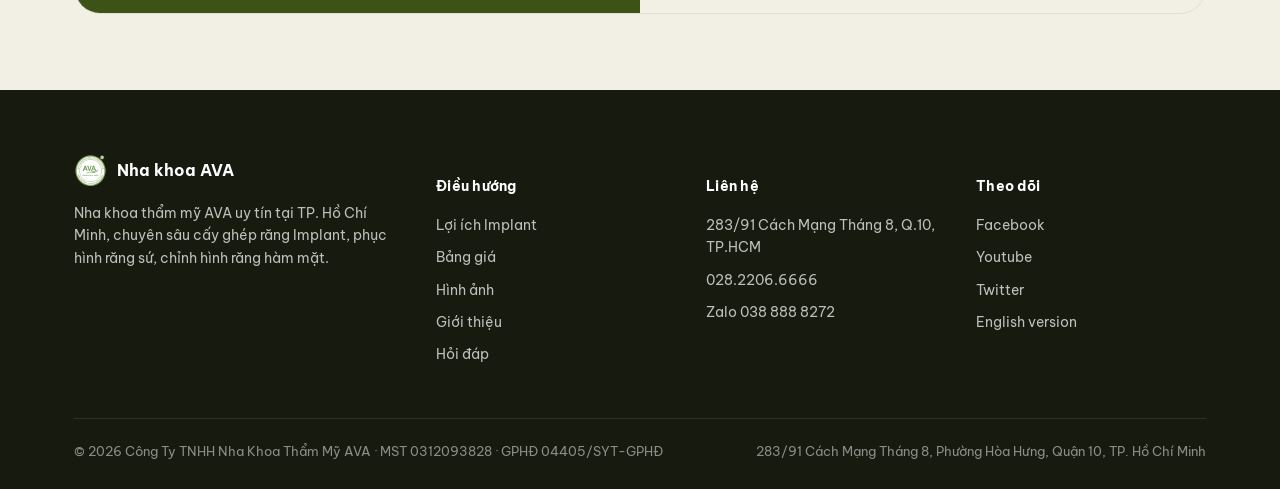
==== commit 4871bd78: "Add files via upload" ====
--- a/index.html
+++ b/index.html
@@ -563,7 +563,7 @@
       </div>
       <div class="faq-item">
         <h3 class="faq-h"><button class="faq-q" aria-expanded="false" aria-controls="faq-a-7">Trồng răng implant cho người bị tiêu xương hàm như thế nào? <i class="fa-solid fa-plus"></i></button></h3>
-        <div class="faq-a" id="faq-a-7" role="region"><div class="faq-a-inner">Với trường hợp tiêu xương hàm do mất răng lâu năm, bác sĩ có thể chỉ định ghép xương nhân tạo hoặc nâng xoang trước khi cấy ghép để đảm bảo đủ thể tích xương giữ trụ implant vững chắc, hoặc sử dụng implant chuyên dụng (như All-on-4/All-on-6) để hạn chế ghép xương.</div></div>
+        <div class="faq-a" id="faq-a-7" role="region"><div class="faq-a-inner">Với trường hợp tiêu xương hàm do mất răng lâu năm, bác sĩ có thể chỉ định ghép xương nhân tạo hoặc nâng xoang trước khi cấy ghép để đảm bảo đủ thể tích xương giữ trụ implant vững chắc, hoặc sử dụng implant chuyên dụng (như All-on-4/All-on-6) để hạn chế ghép xương. <a href="/nang-xoang-ghep-xuong-nong-xuong-trong-cay-ghep-implant/">Tìm hiểu chi tiết về ghép xương, nâng xoang, nong xương &rarr;</a></div></div>
       </div>
       <div class="faq-item">
         <h3 class="faq-h"><button class="faq-q" aria-expanded="false" aria-controls="faq-a-8">Implant và hàm tháo lắp – Cái nào tiết kiệm hơn về lâu dài? <i class="fa-solid fa-plus"></i></button></h3>
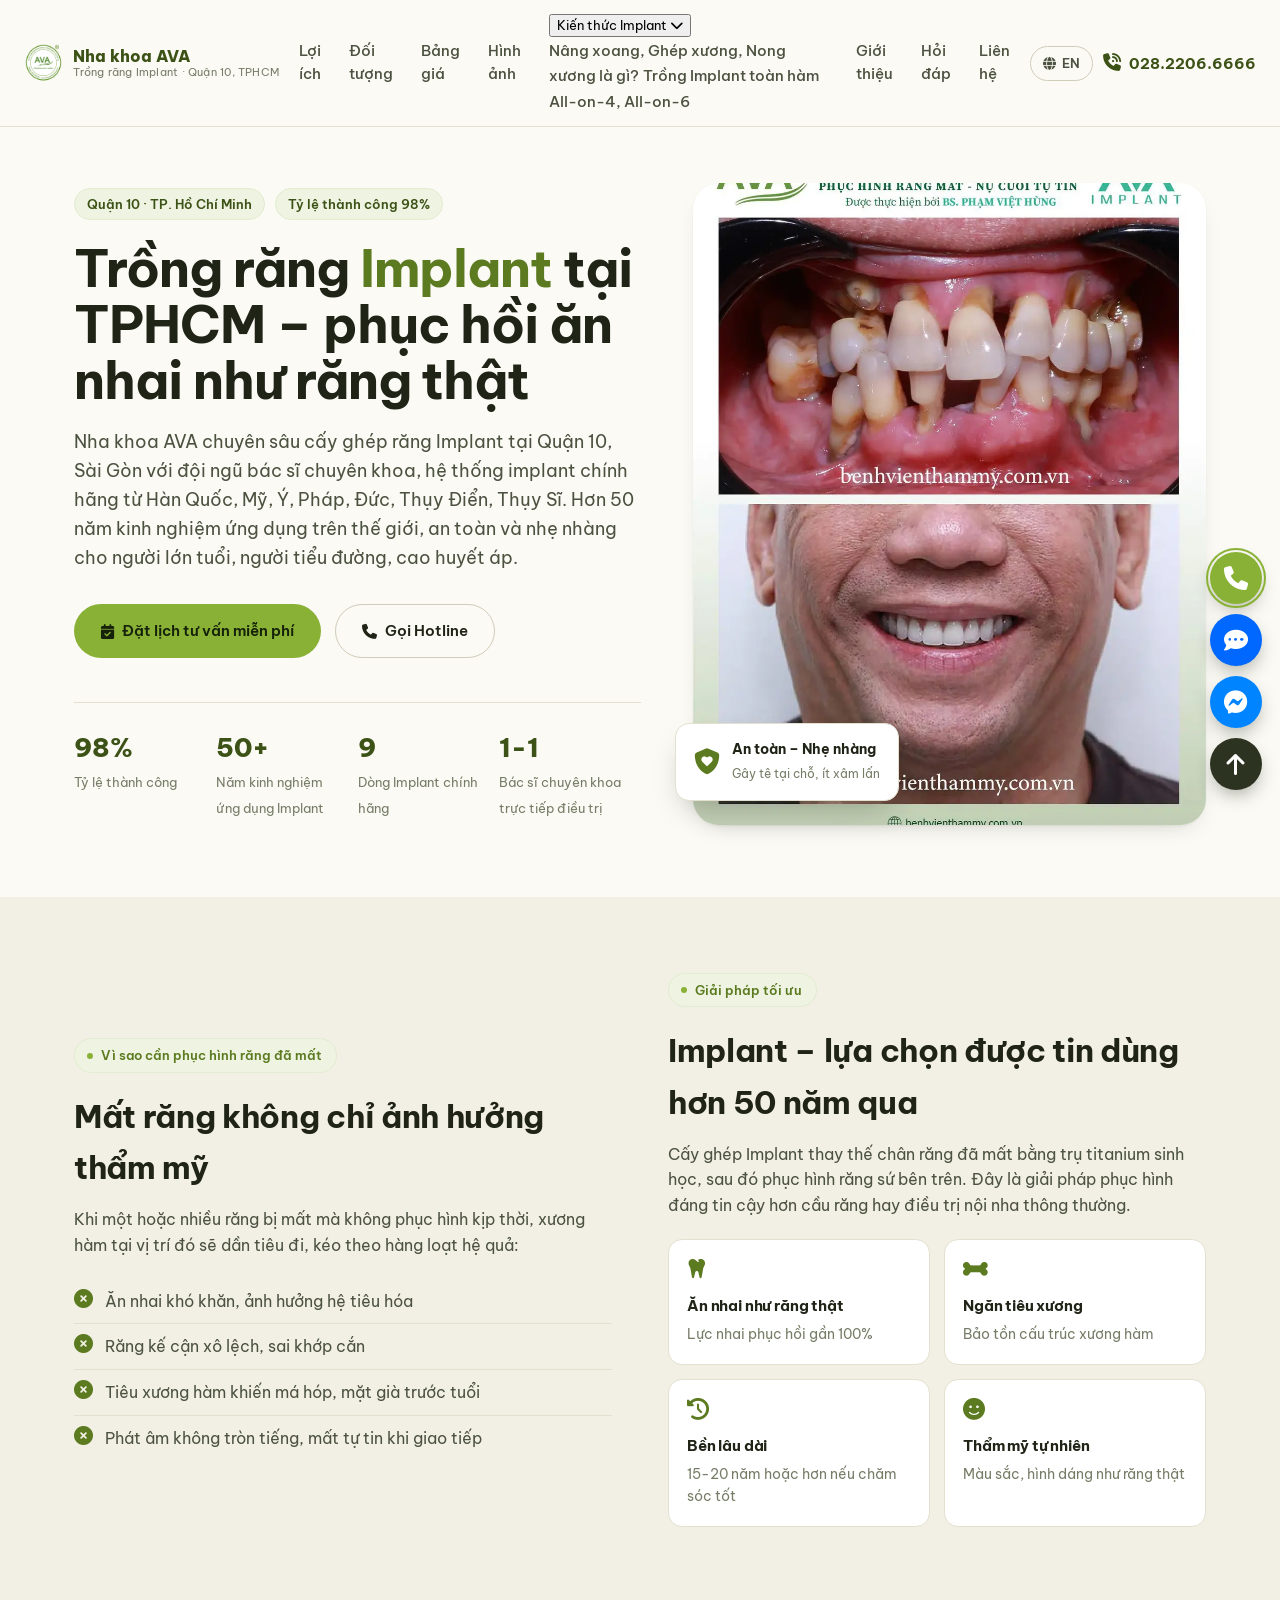
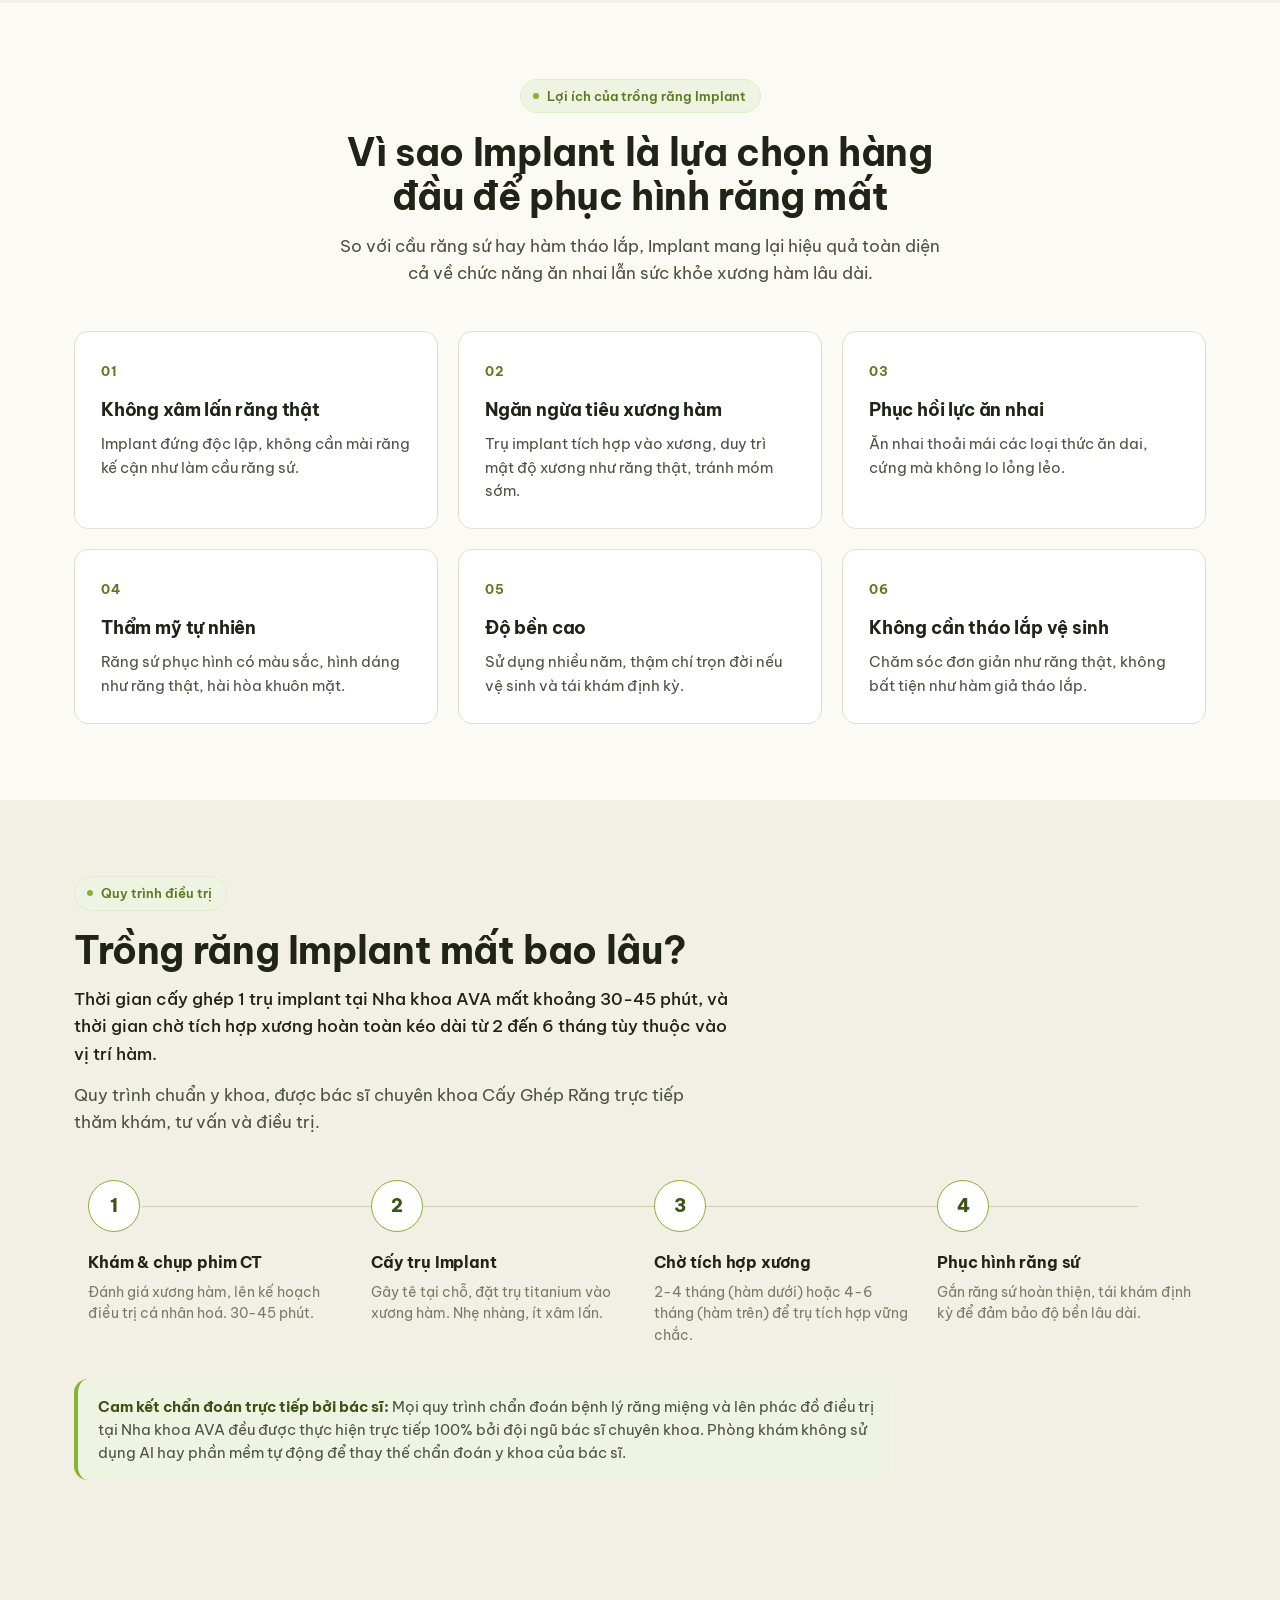
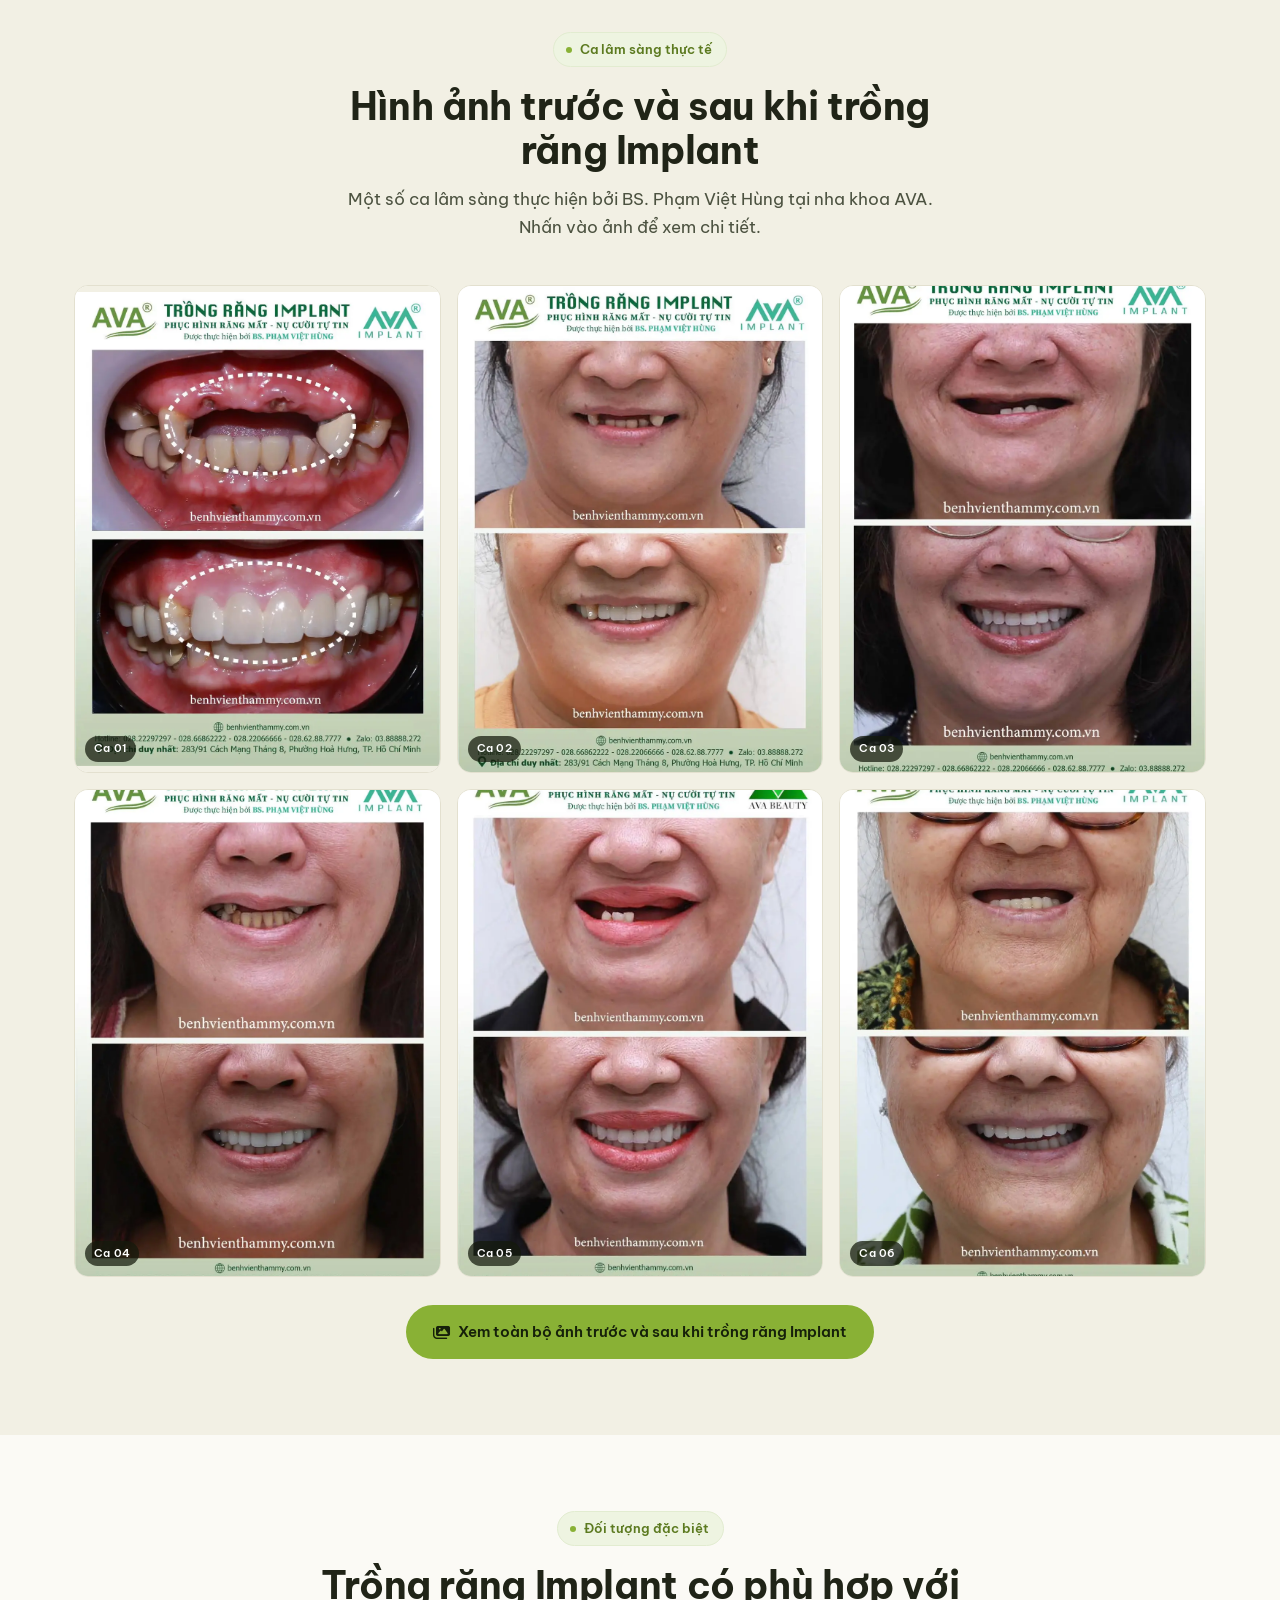
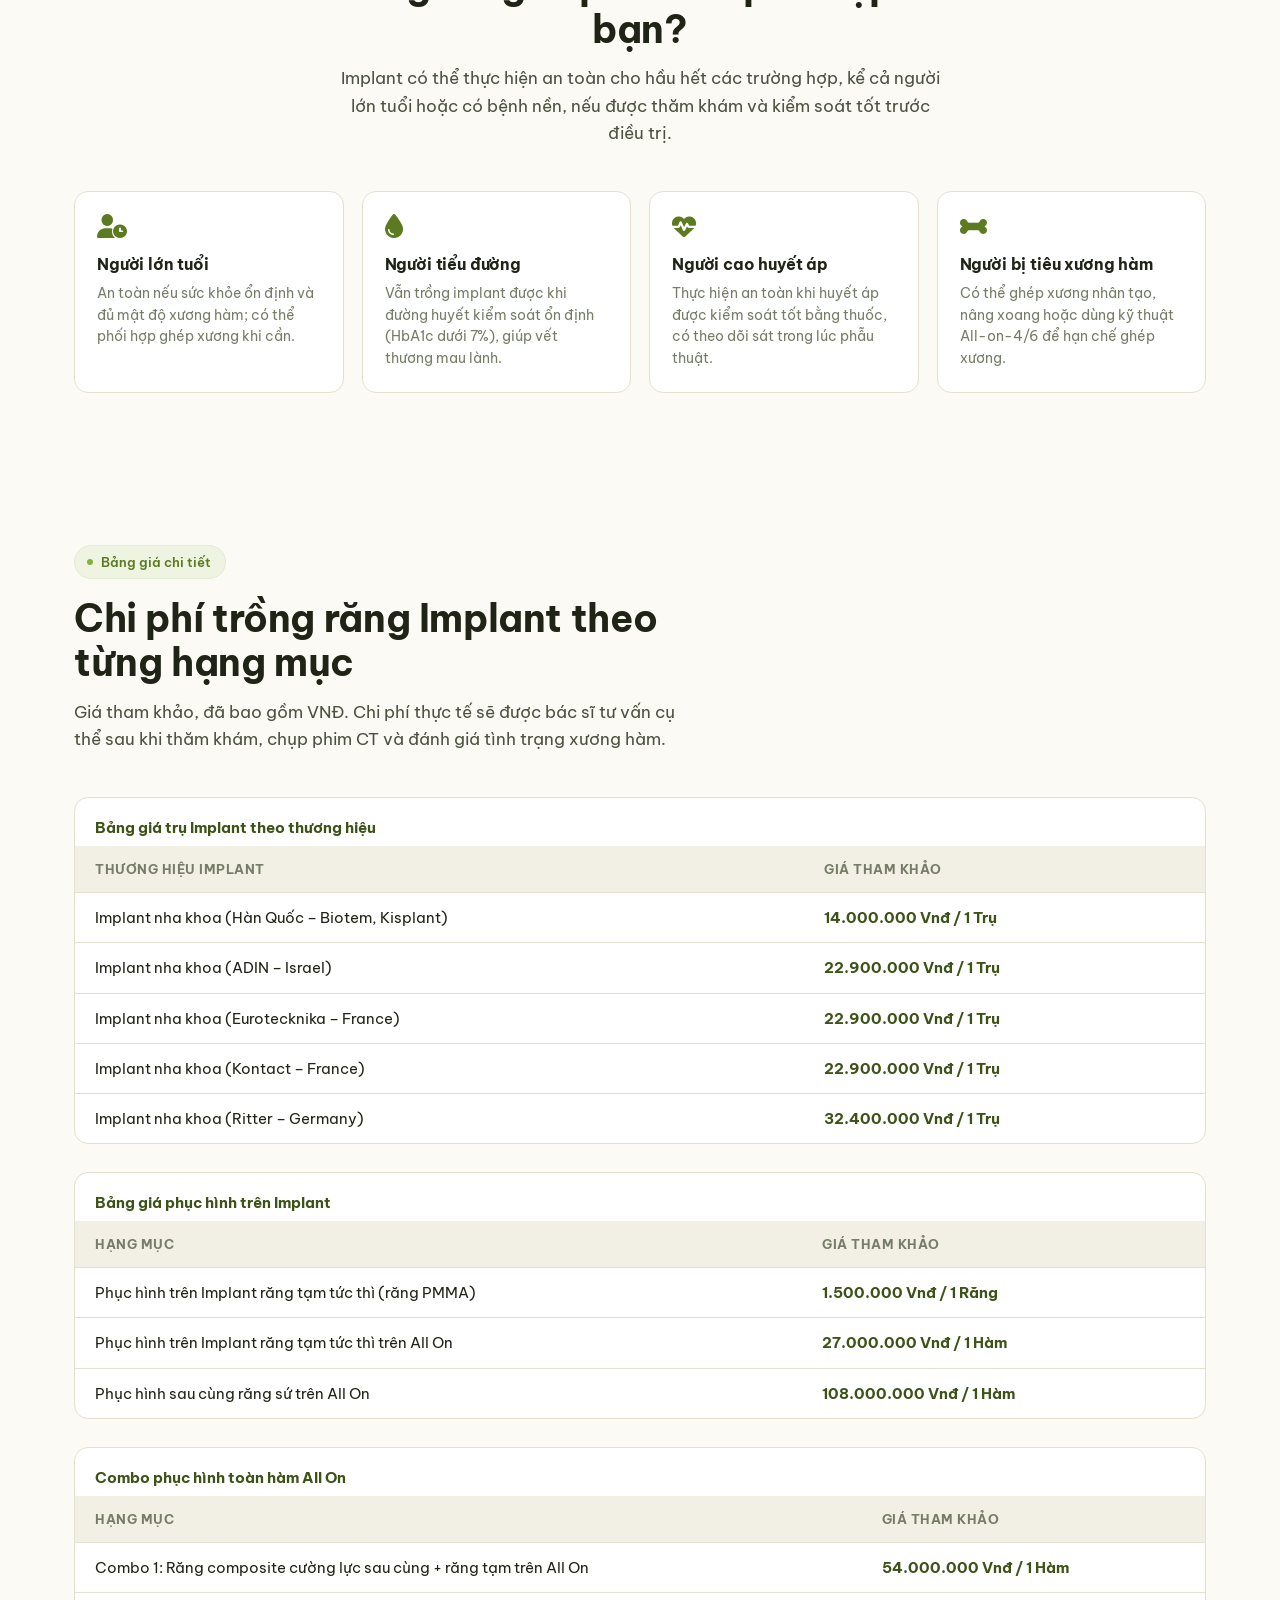
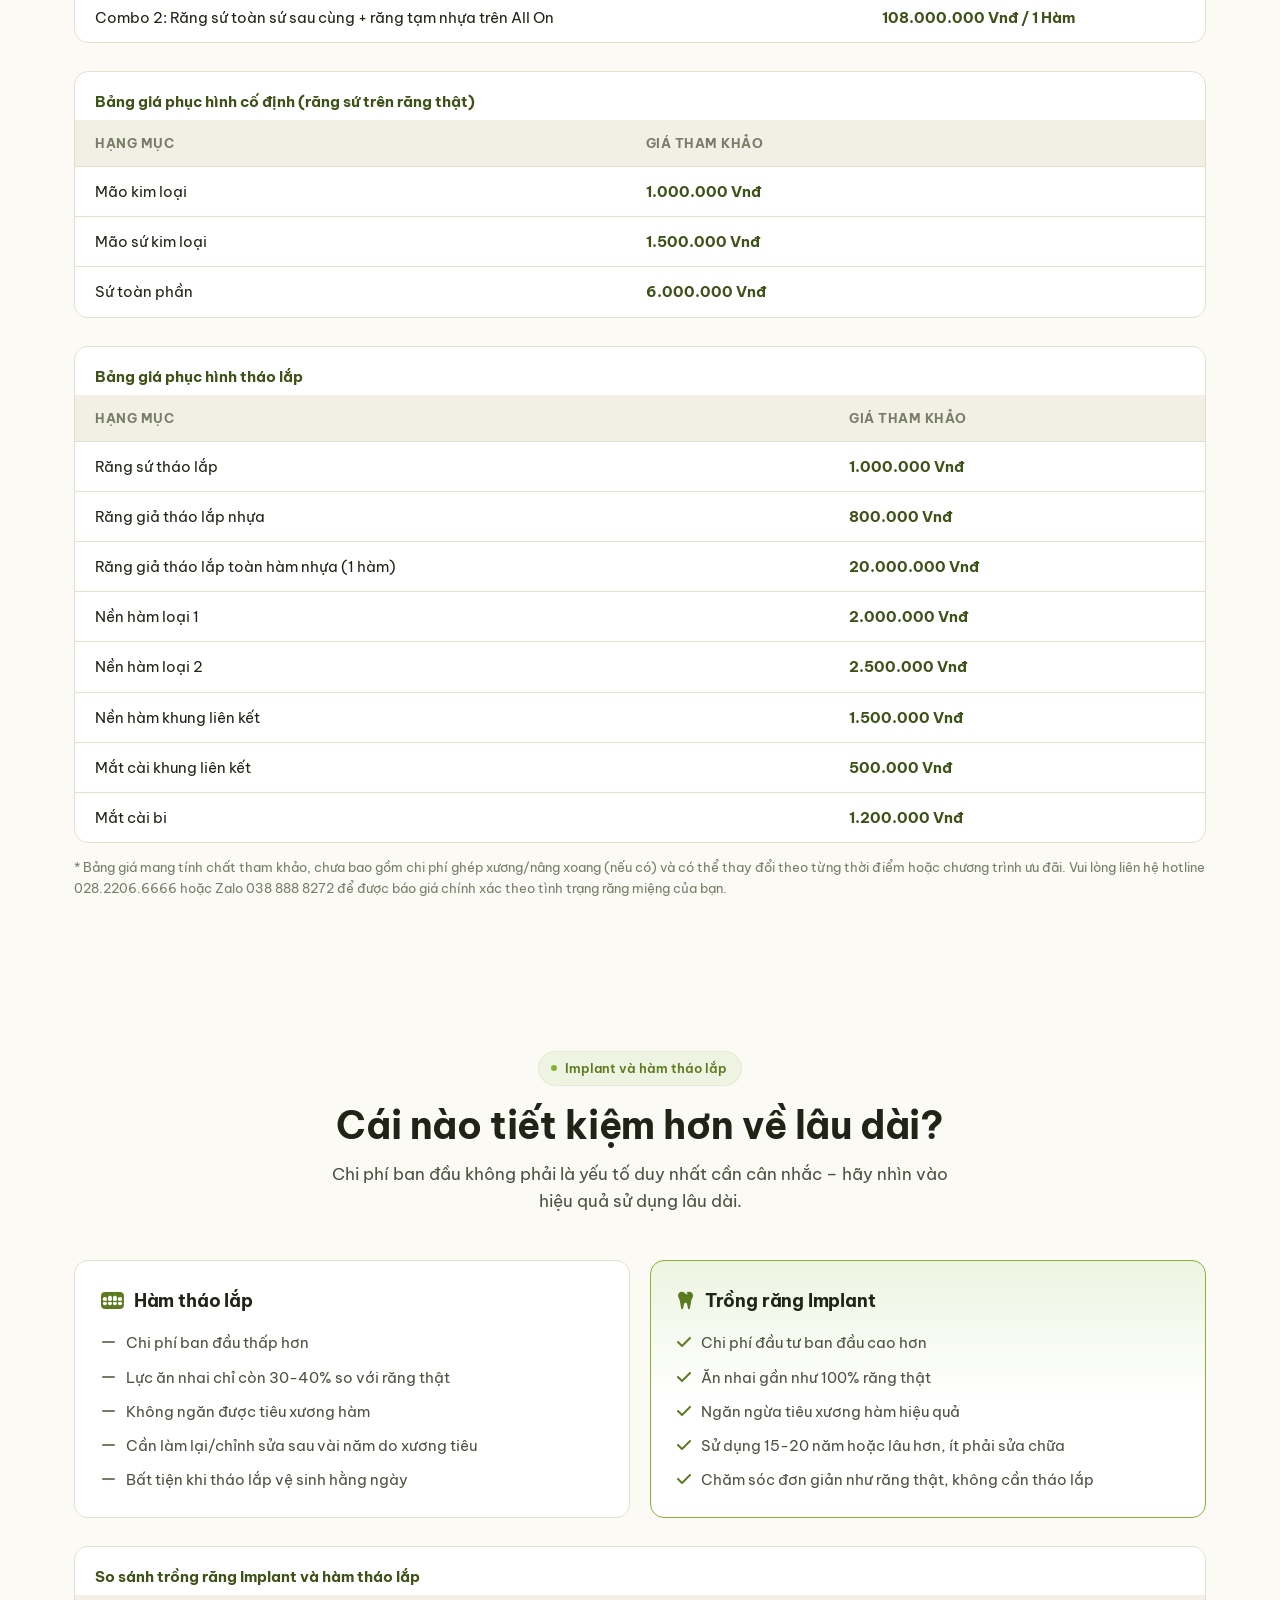
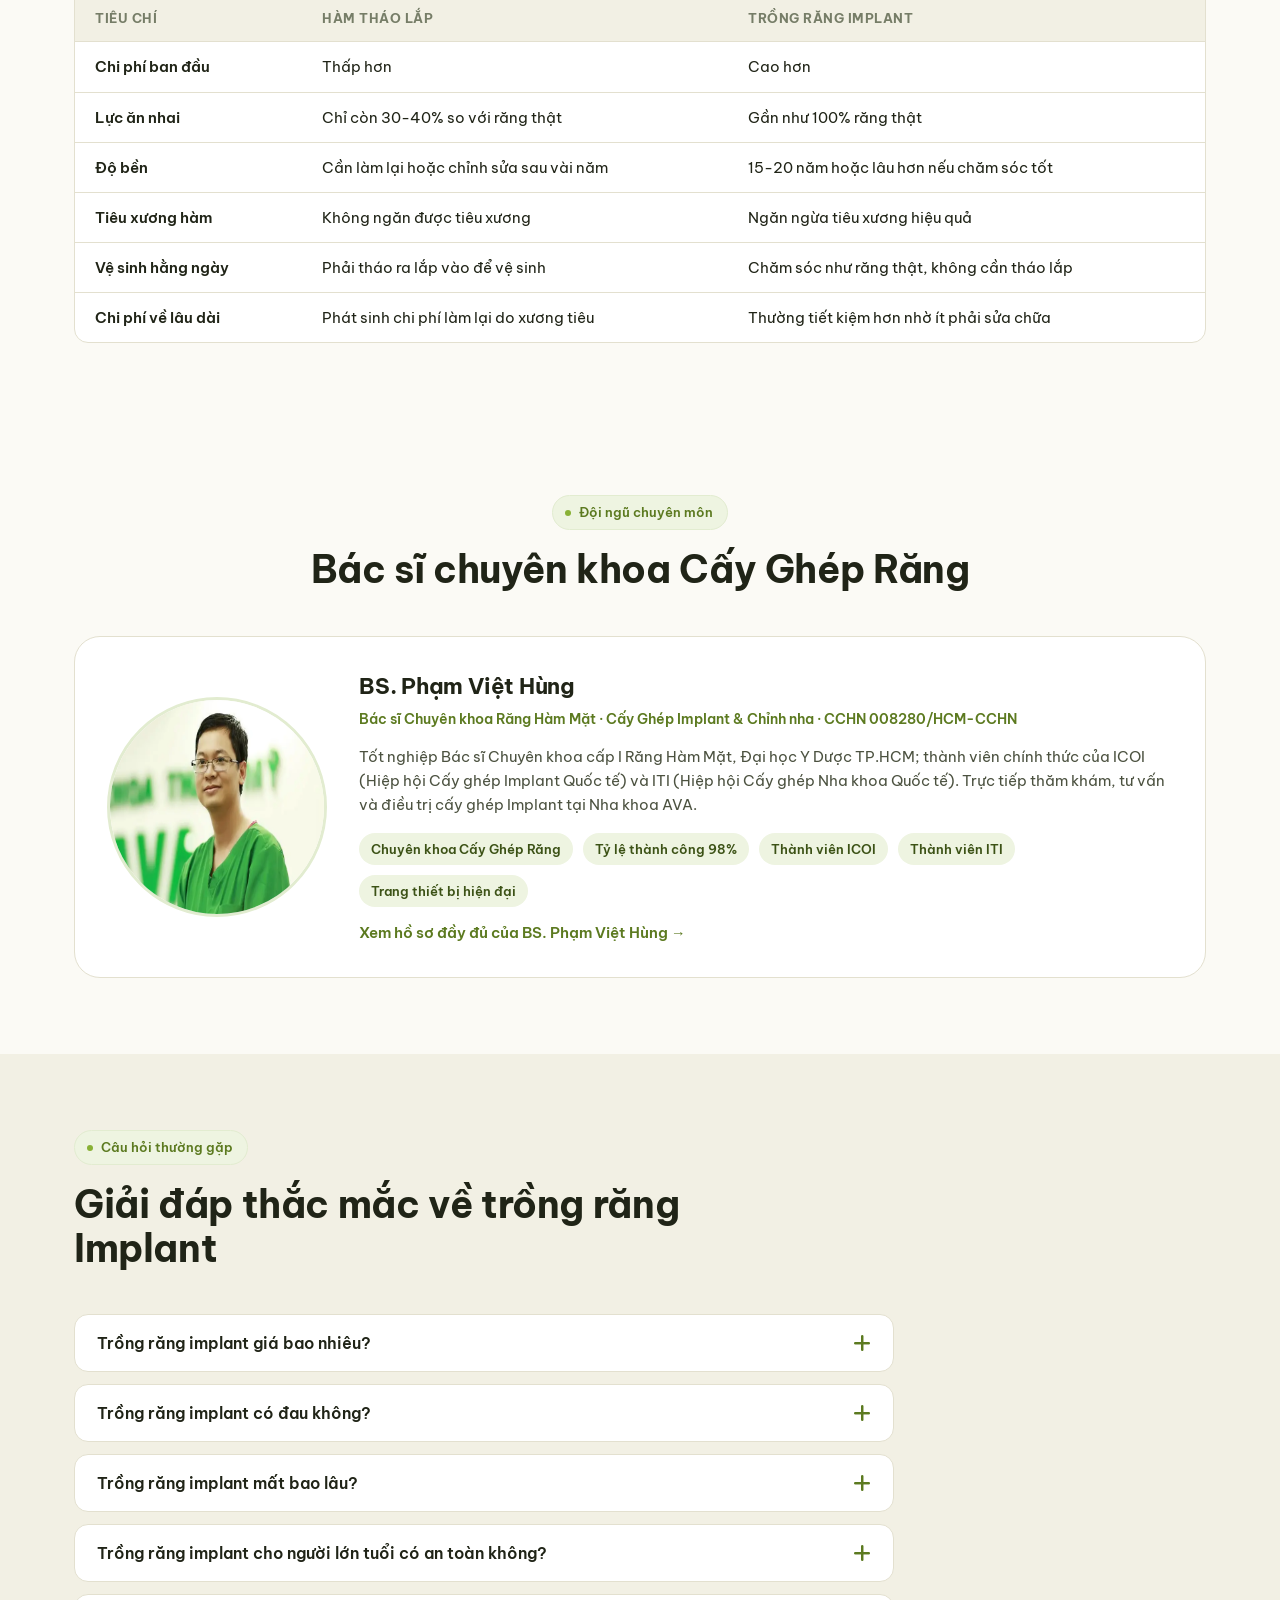
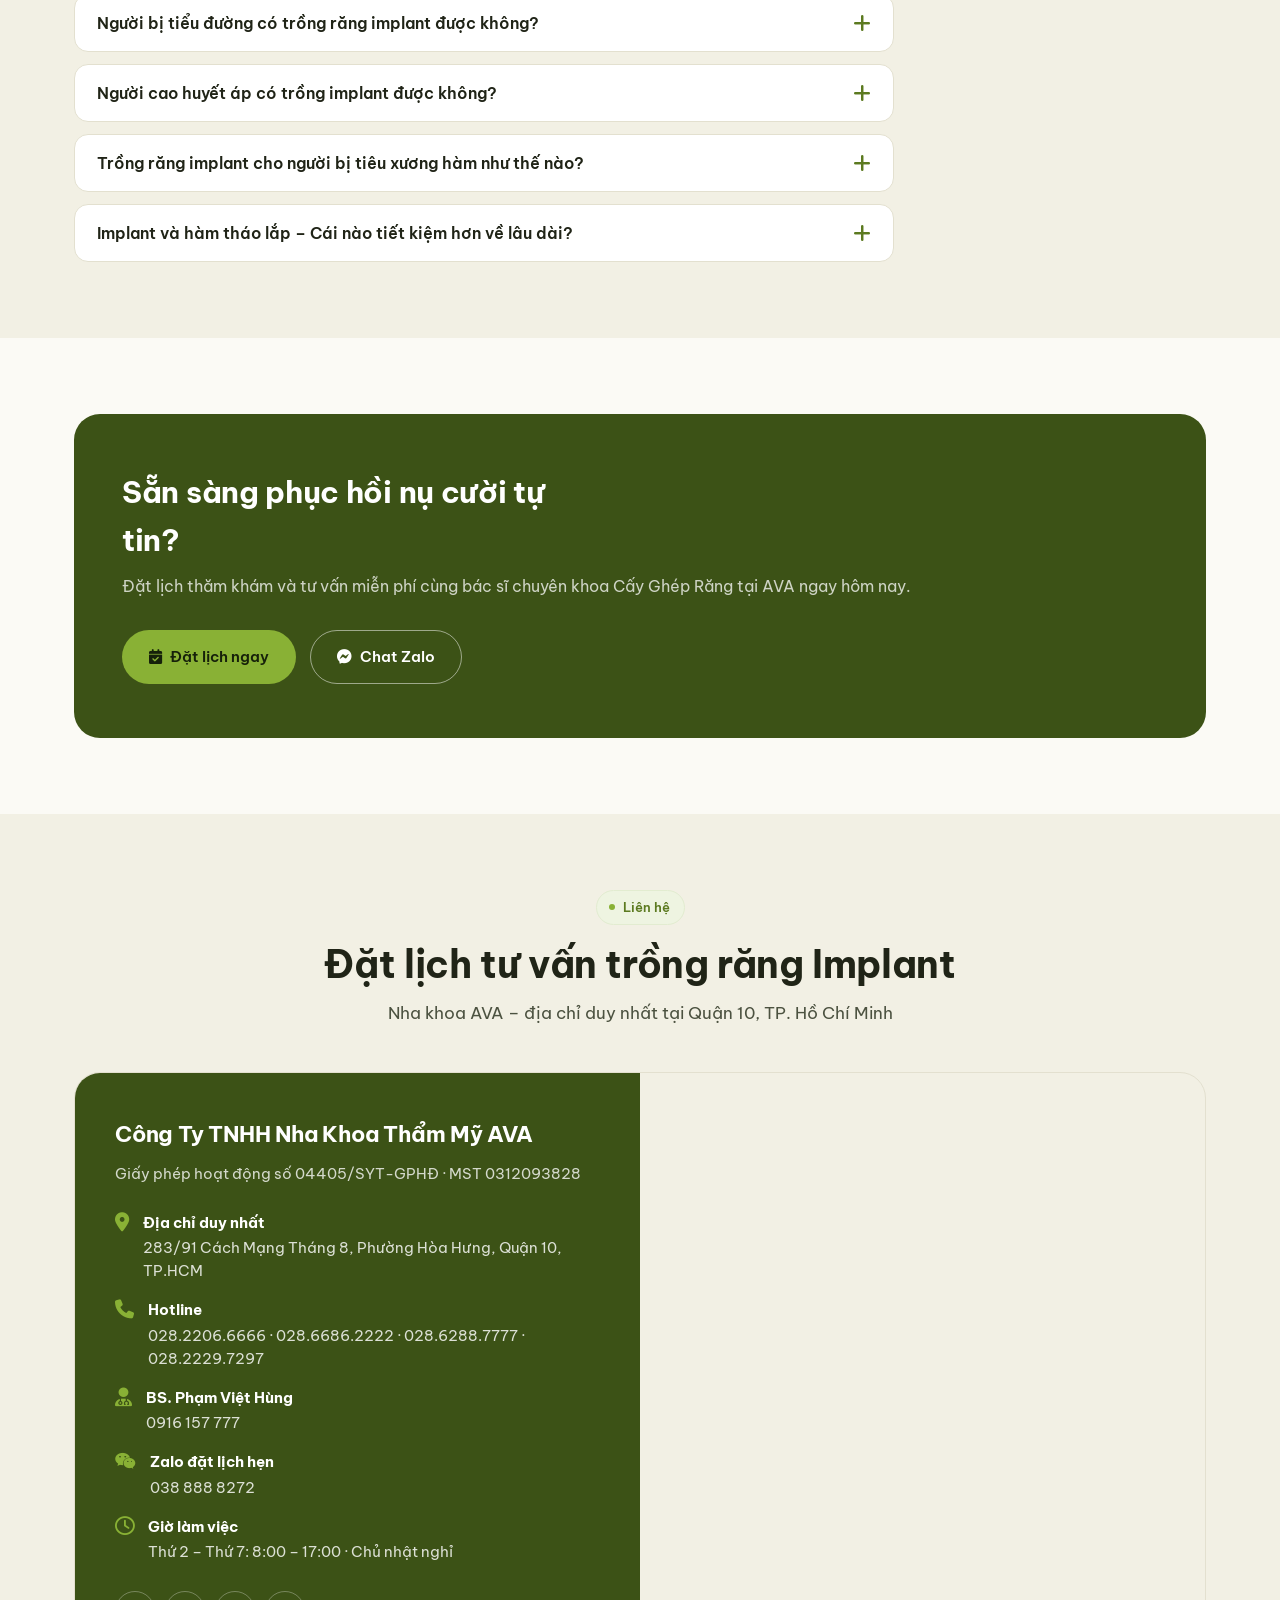
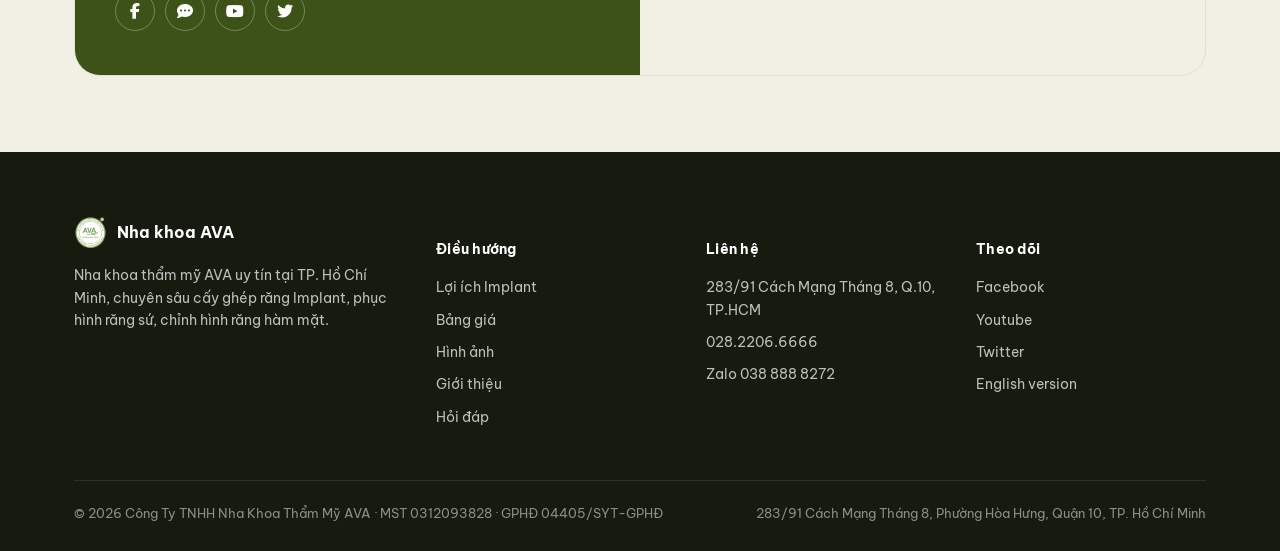
==== commit 7d4c44a6: "Add files via upload" ====
--- a/index.html
+++ b/index.html
@@ -224,6 +224,13 @@
       <a href="#doi-tuong">Đối tượng</a>
       <a href="/bang-gia-trong-rang-implant/">Bảng giá</a>
       <a href="/hinh-anh-truoc-sau-trong-rang-implant/">Hình ảnh</a>
+      <div class="nav-item has-dropdown">
+        <button class="nav-dd-toggle" type="button" aria-expanded="false" aria-haspopup="true">Kiến thức Implant <i class="fa-solid fa-chevron-down"></i></button>
+        <div class="nav-dropdown">
+          <a href="/nang-xoang-ghep-xuong-nong-xuong-trong-cay-ghep-implant/">Nâng xoang, Ghép xương, Nong xương là gì?</a>
+          <a href="/trong-rang-implant-toan-ham-all-on-4-va-all-on-6/">Trồng Implant toàn hàm All-on-4, All-on-6</a>
+        </div>
+      </div>
       <a href="/gioi-thieu/">Giới thiệu</a>
       <a href="#faq">Hỏi đáp</a>
       <a href="#lien-he">Liên hệ</a>
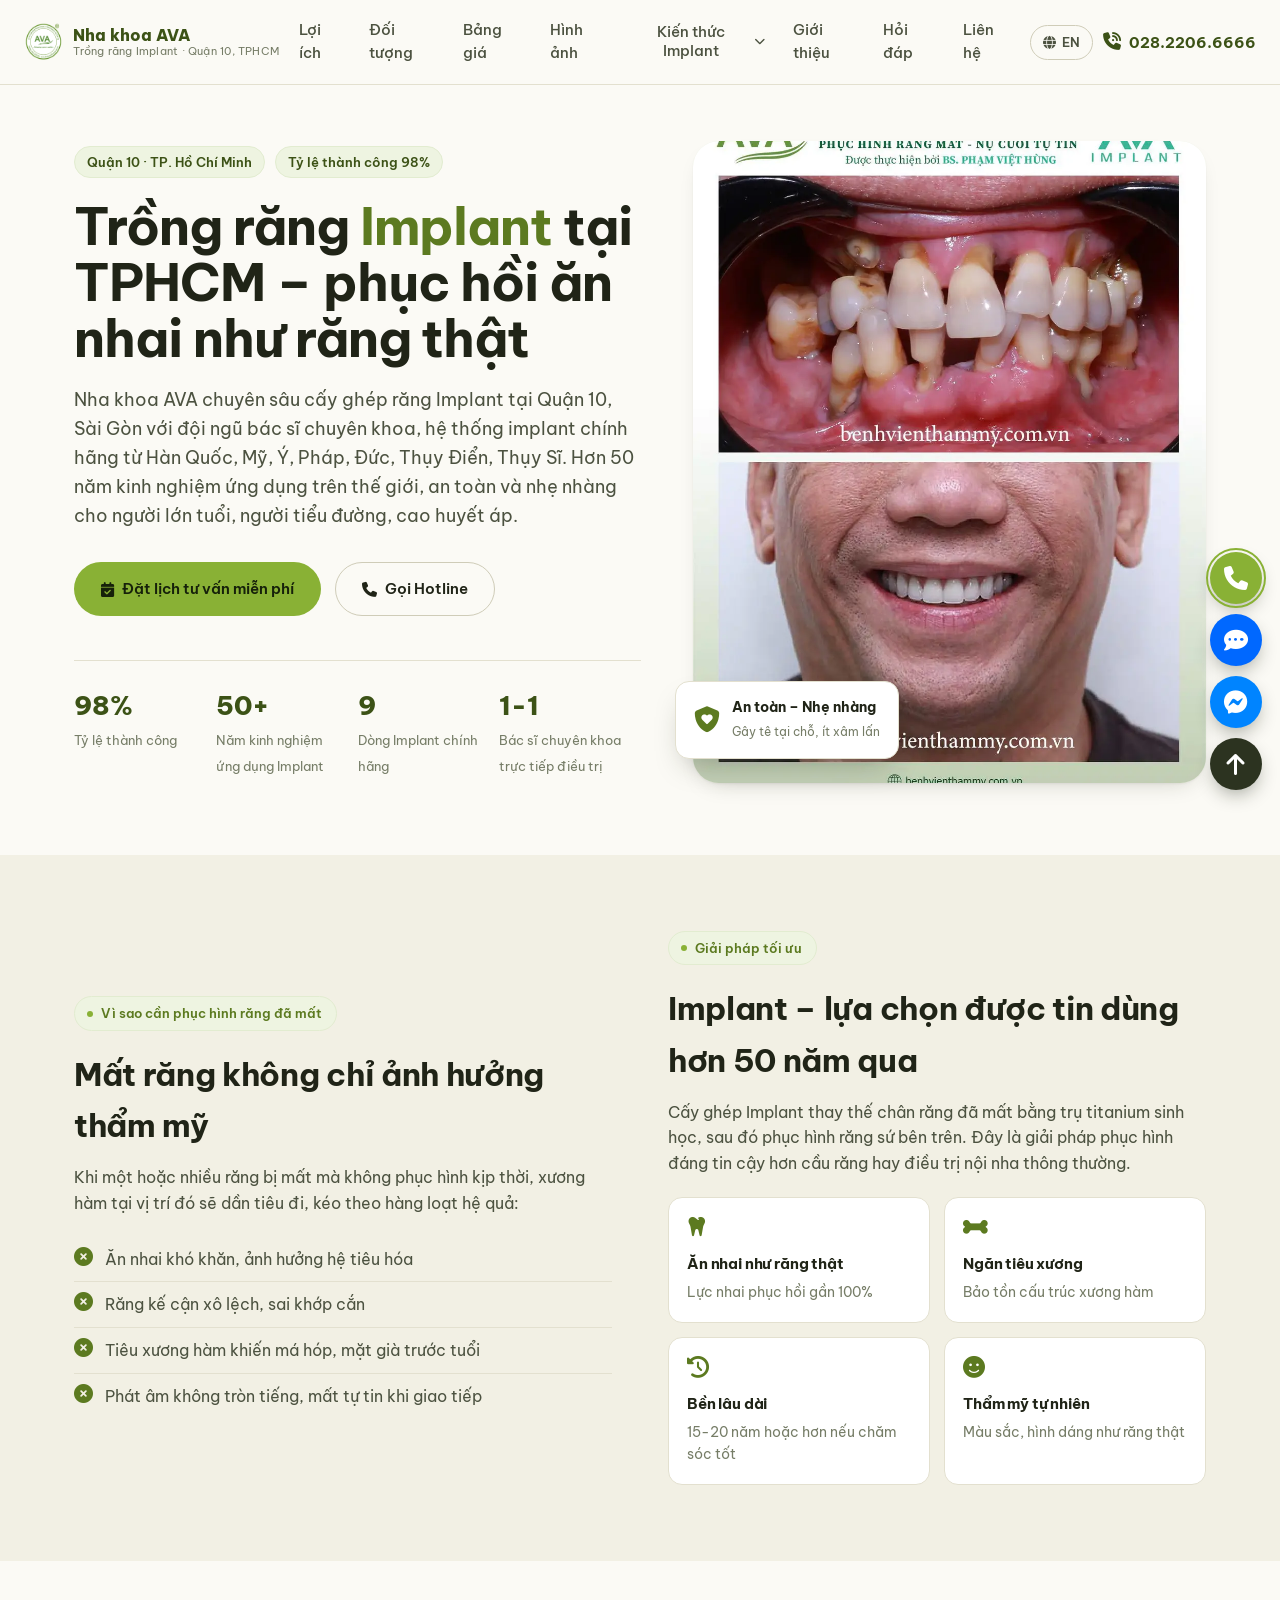
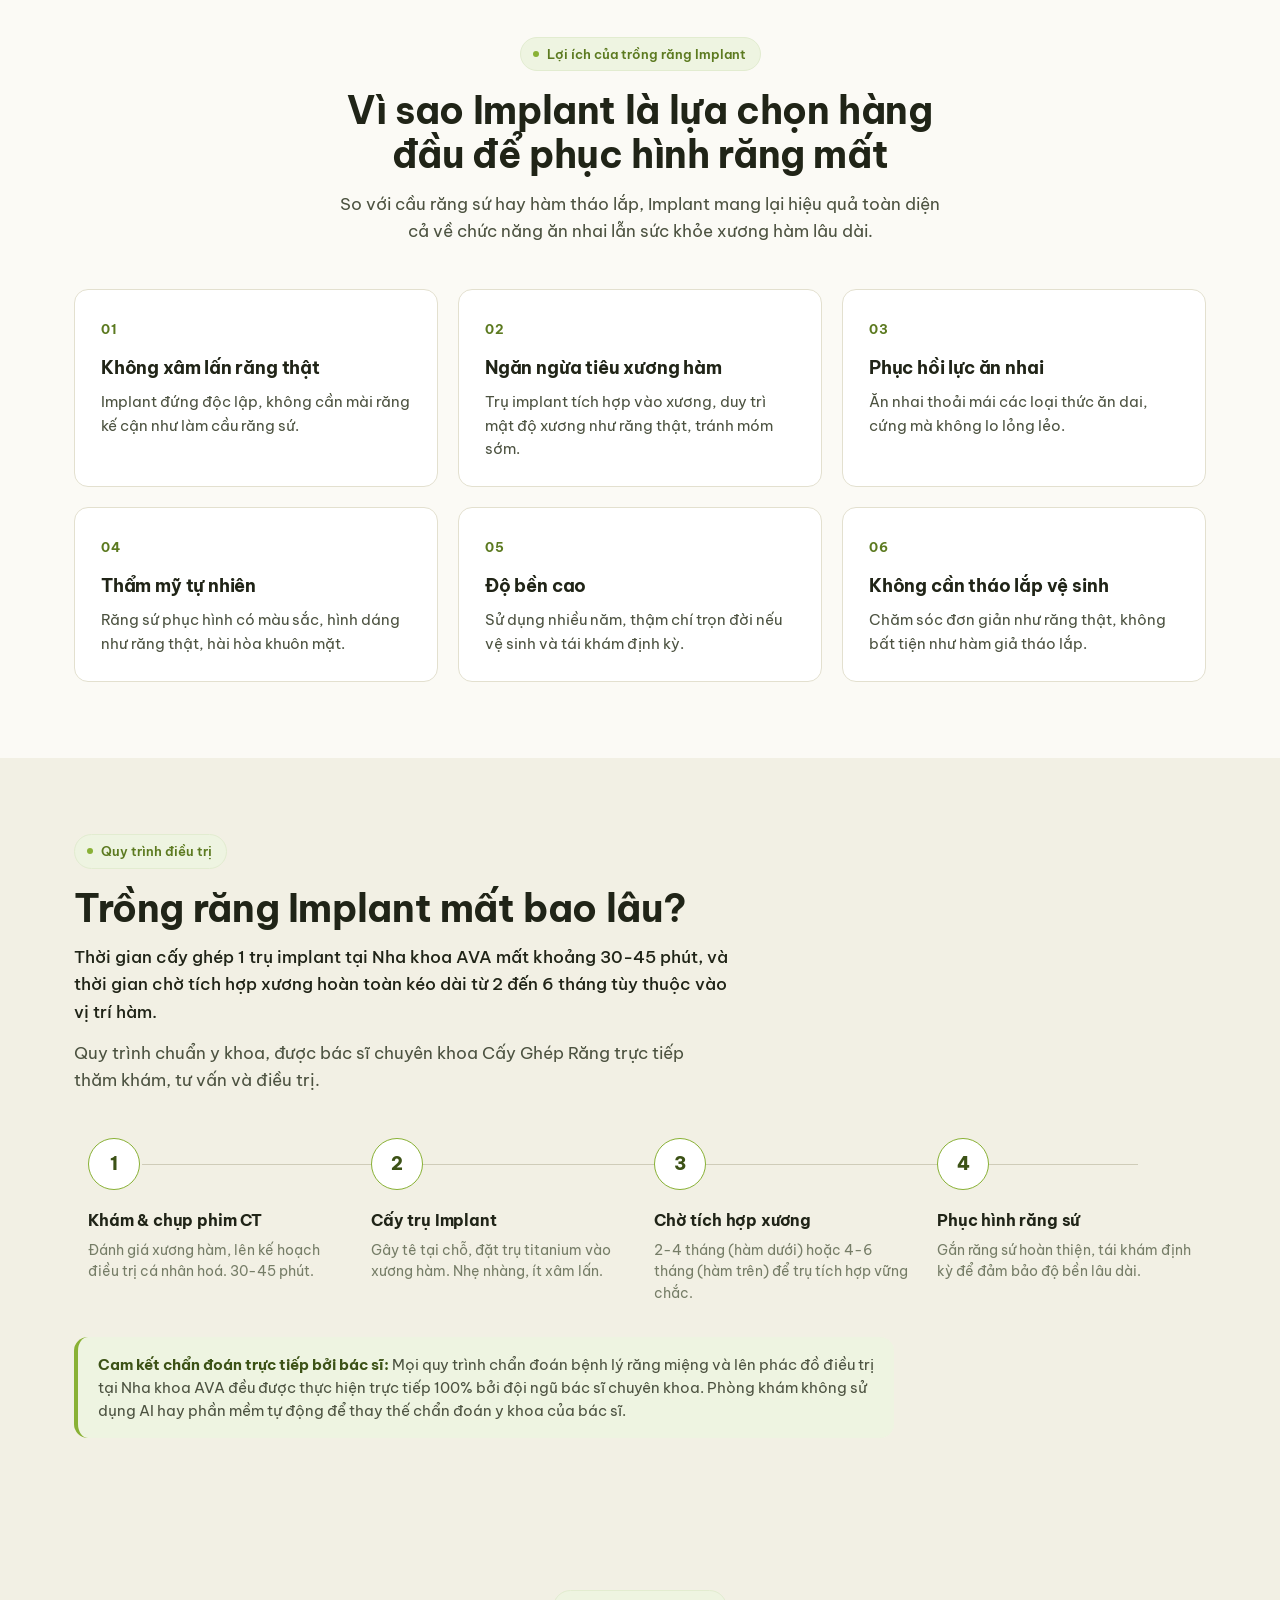
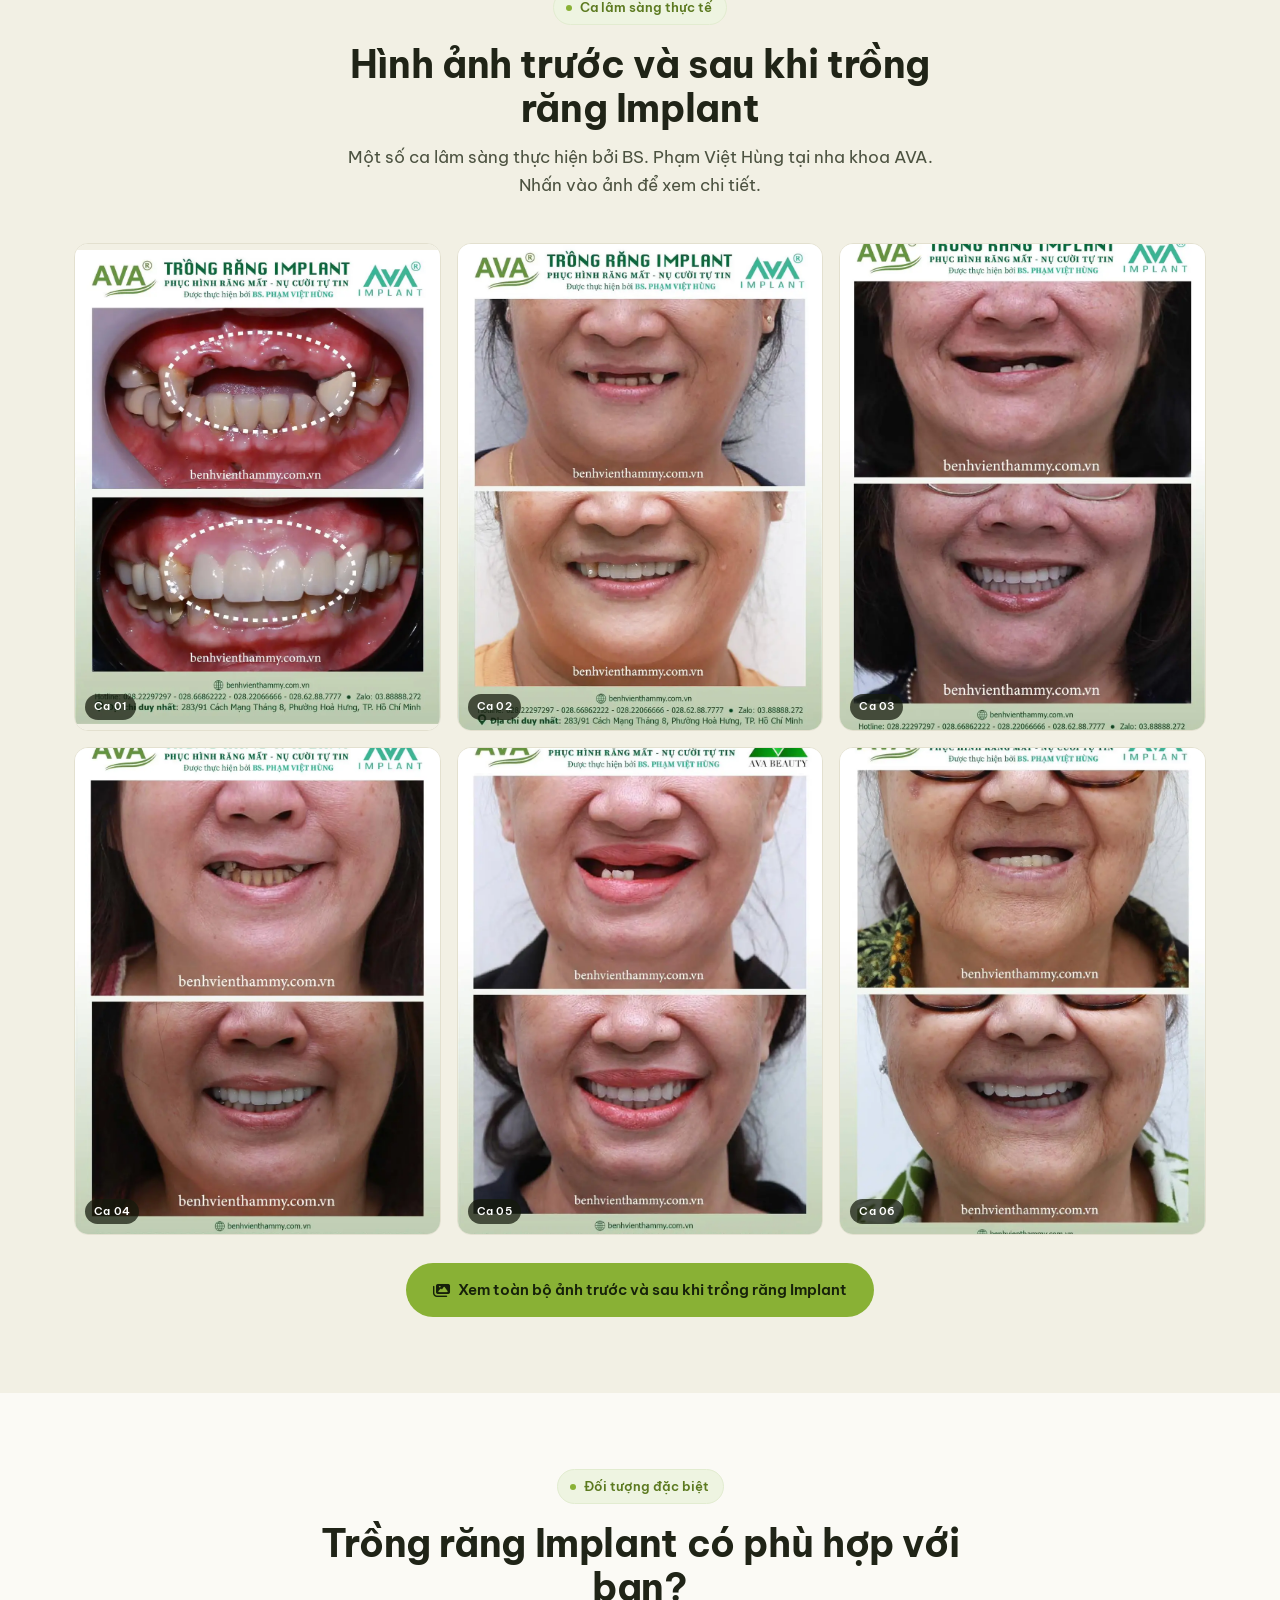
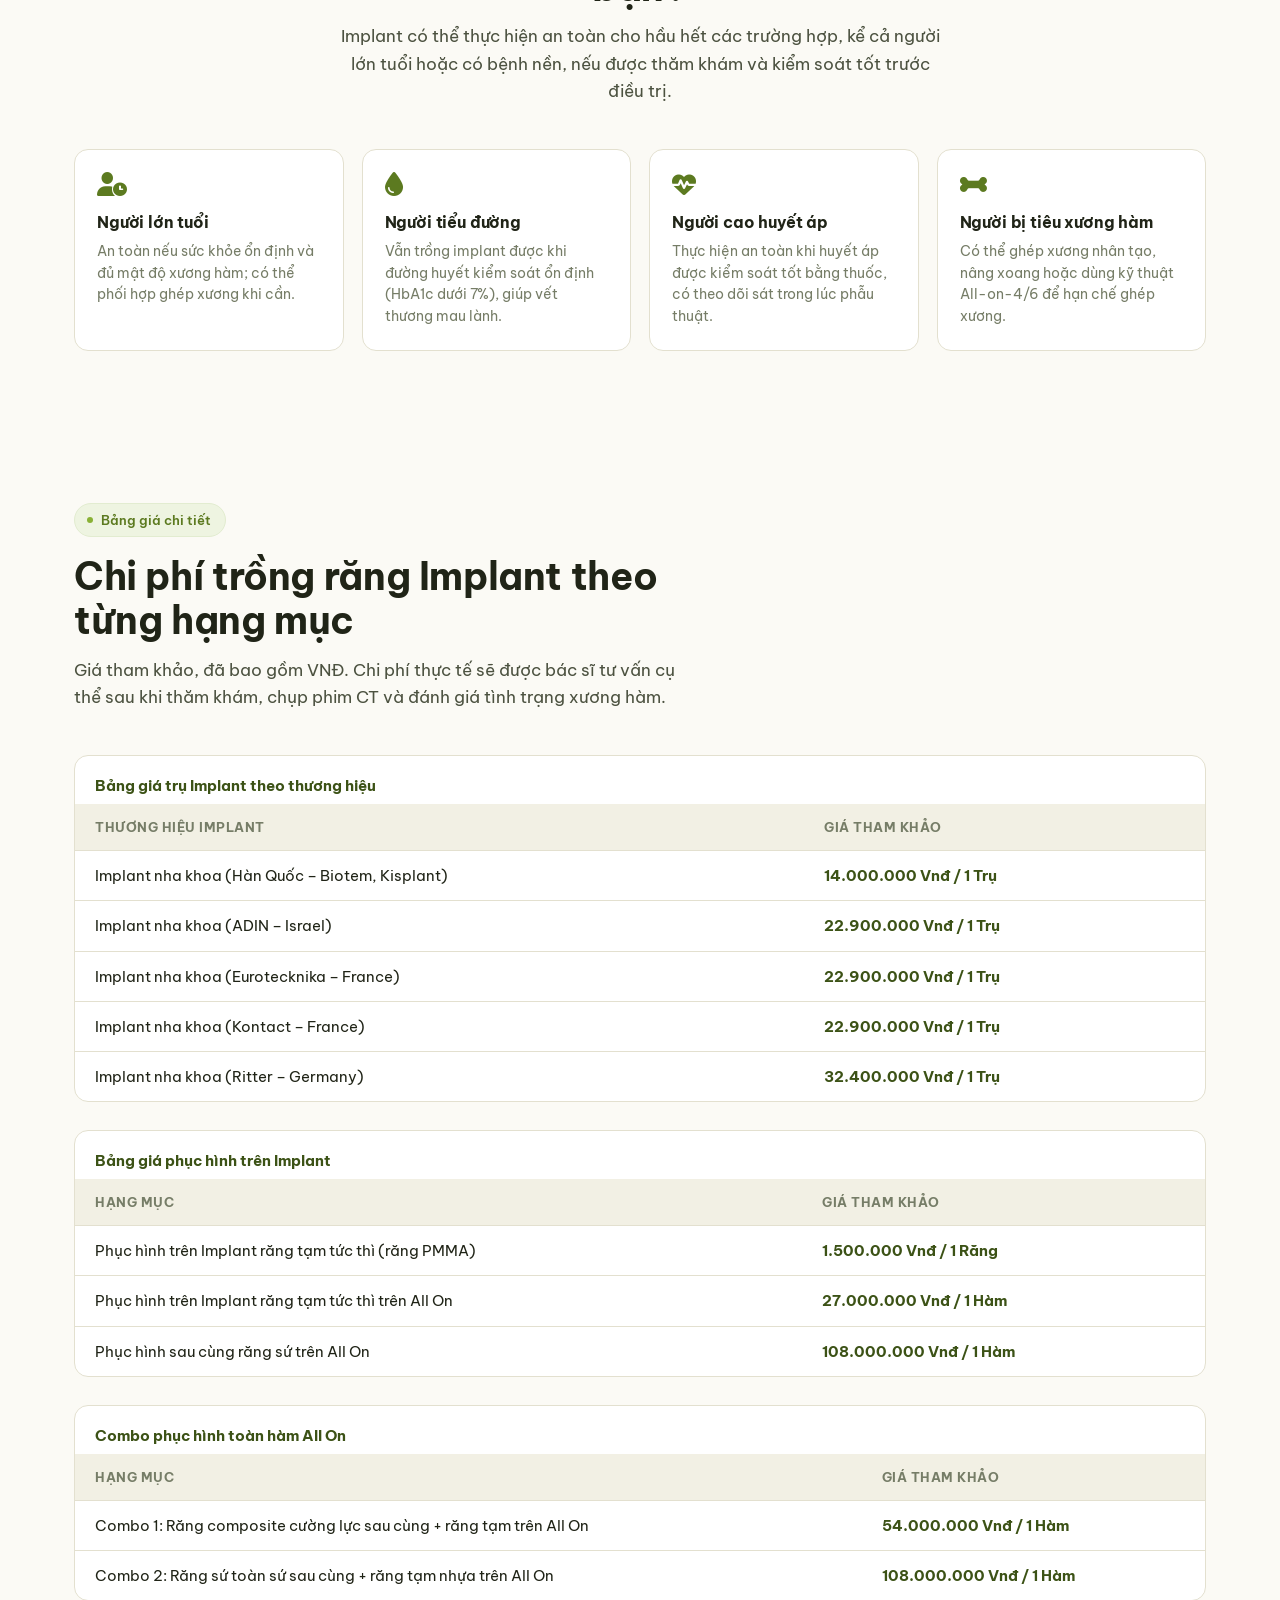
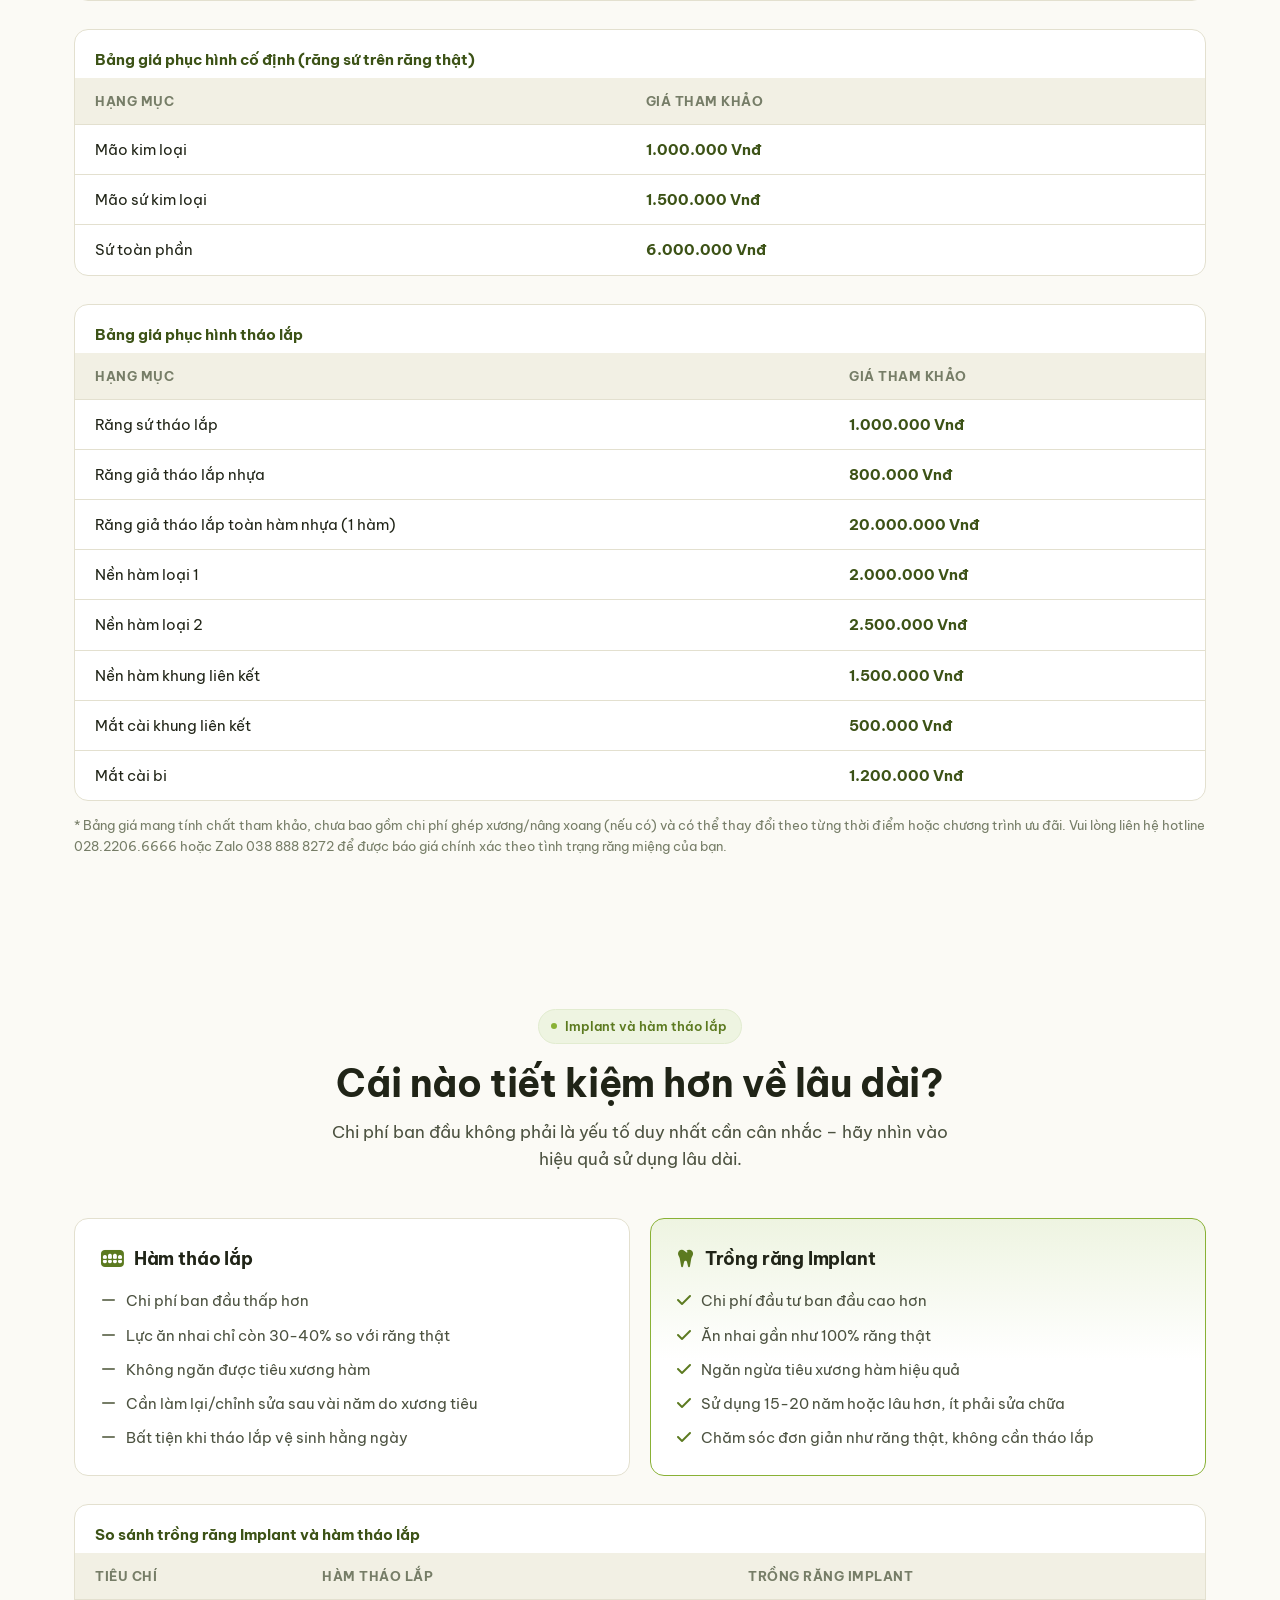
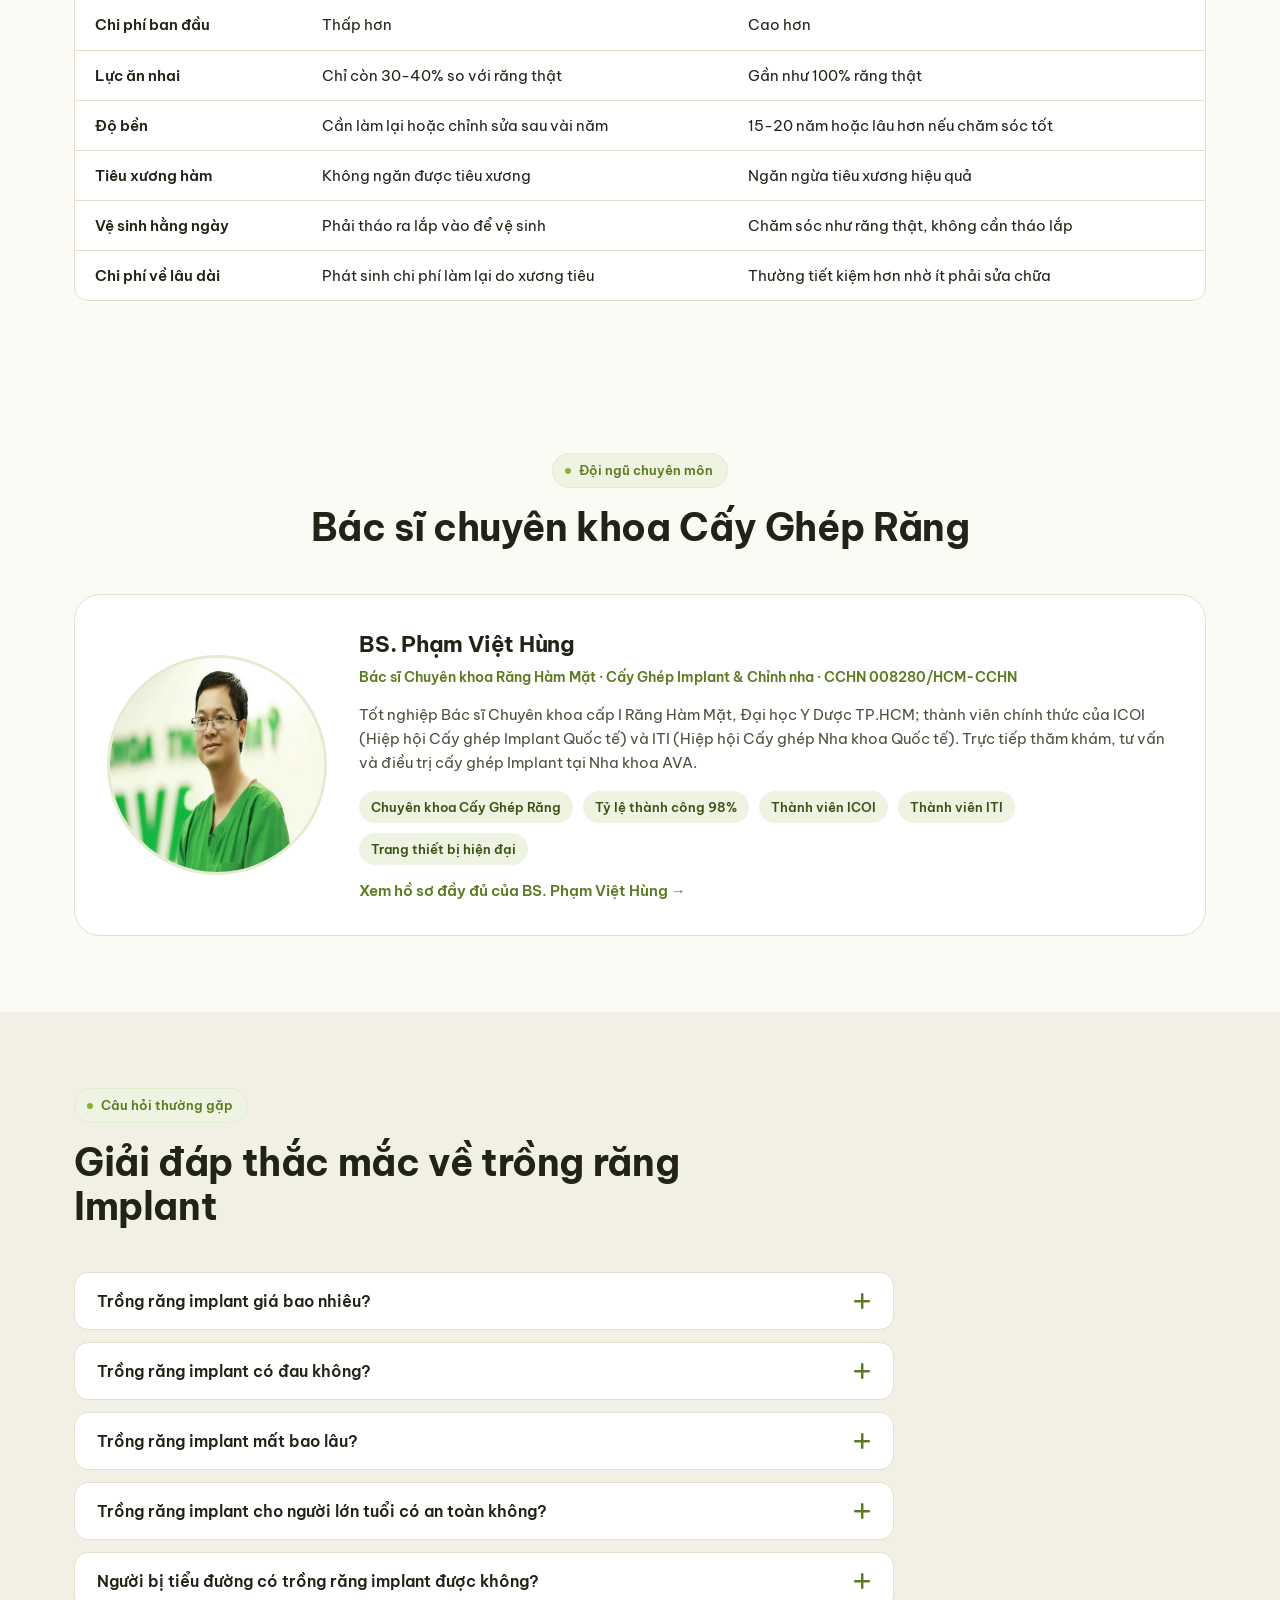
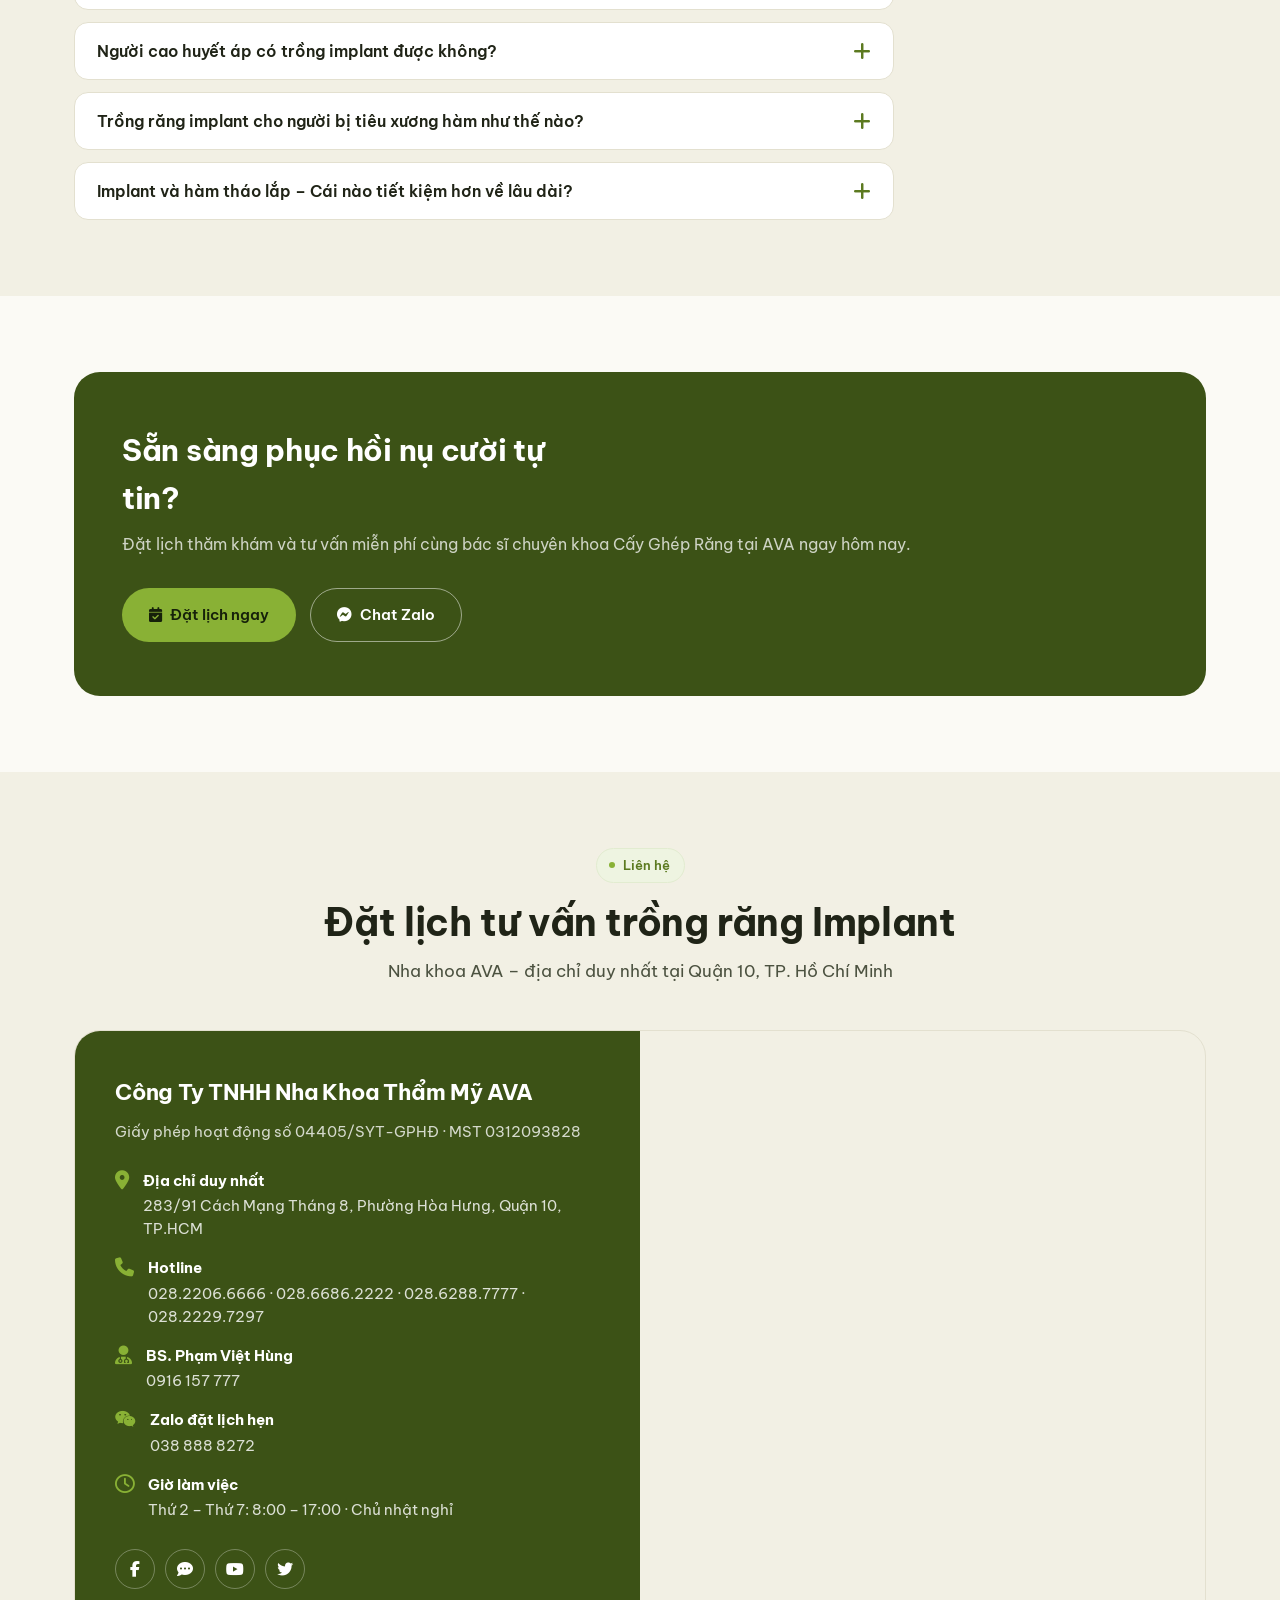
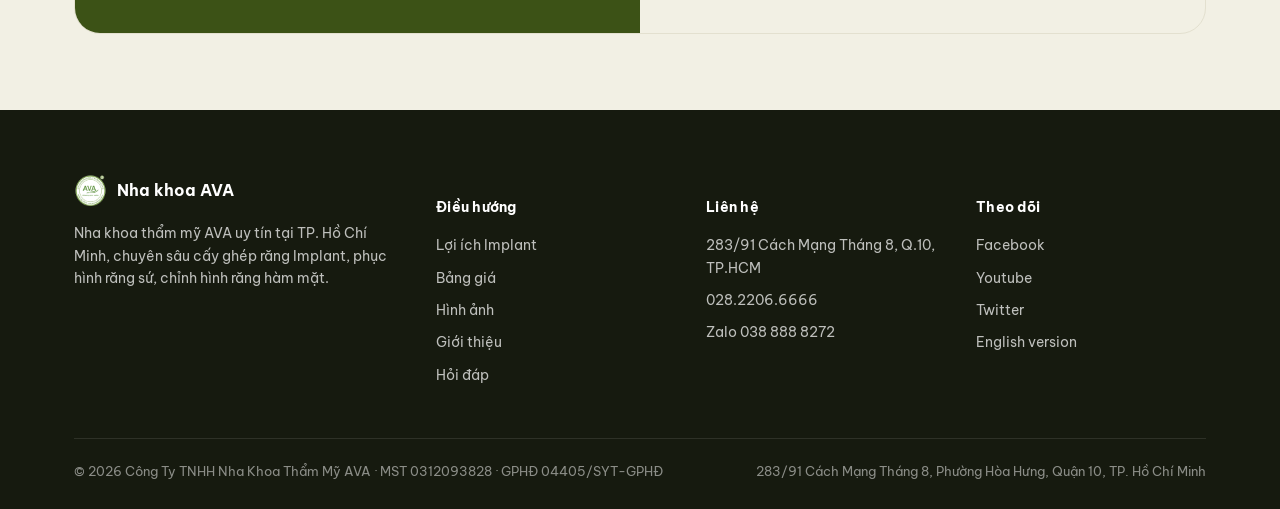
==== commit 6f0ba22e: "Add files via upload" ====
--- a/index.html
+++ b/index.html
@@ -227,8 +227,20 @@
       <div class="nav-item has-dropdown">
         <button class="nav-dd-toggle" type="button" aria-expanded="false" aria-haspopup="true">Kiến thức Implant <i class="fa-solid fa-chevron-down"></i></button>
         <div class="nav-dropdown">
-          <a href="/nang-xoang-ghep-xuong-nong-xuong-trong-cay-ghep-implant/">Nâng xoang, Ghép xương, Nong xương là gì?</a>
-          <a href="/trong-rang-implant-toan-ham-all-on-4-va-all-on-6/">Trồng Implant toàn hàm All-on-4, All-on-6</a>
+          <div class="nav-dropdown-inner">
+          <a class="nav-article-card" href="/nang-xoang-ghep-xuong-nong-xuong-trong-cay-ghep-implant/">
+            <picture><source srcset="/assets/images/kien-thuc/thumb-01-nang-xoang-ghep-xuong.webp" type="image/webp"><img src="/assets/images/kien-thuc/thumb-01-nang-xoang-ghep-xuong.jpg" alt="Nâng xoang, Ghép xương, Nong xương là gì?" loading="lazy" width="240" height="132"></picture>
+            <span><span class="nac-title">Nâng xoang, Ghép xương, Nong xương là gì?</span><span class="nac-desc">Khi nào cần ghép xương, nâng xoang trước khi trồng Implant, có đau không, bảng giá tham khảo.</span></span>
+          </a>
+          <a class="nav-article-card" href="/trong-rang-implant-toan-ham-all-on-4-va-all-on-6/">
+            <picture><source srcset="/assets/images/kien-thuc/thumb-02-all-on-4-6.webp" type="image/webp"><img src="/assets/images/kien-thuc/thumb-02-all-on-4-6.jpg" alt="Trồng Implant toàn hàm All-on-4, All-on-6" loading="lazy" width="240" height="132"></picture>
+            <span><span class="nac-title">Trồng Implant toàn hàm All-on-4, All-on-6</span><span class="nac-desc">So sánh kỹ thuật All-on-4, All-on-6, ưu điểm so với hàm tháo lắp và chi phí phục hình.</span></span>
+          </a>
+          <a class="nav-article-card" href="/so-sanh-cac-dong-tru-implant-han-quoc-israel-phap-duc/">
+            <picture><source srcset="/assets/images/kien-thuc/thumb-03-so-sanh-tru-implant.webp" type="image/webp"><img src="/assets/images/kien-thuc/thumb-03-so-sanh-tru-implant.jpg" alt="So sánh các dòng trụ Implant" loading="lazy" width="240" height="132"></picture>
+            <span><span class="nac-title">So sánh các dòng trụ Implant</span><span class="nac-desc">Hàn Quốc, Israel, Pháp, Đức: đặc điểm kỹ thuật và giá tham khảo từng dòng trụ.</span></span>
+          </a>
+          </div>
         </div>
       </div>
       <a href="/gioi-thieu/">Giới thiệu</a>
--- a/assets/css/style.css
+++ b/assets/css/style.css
@@ -103,6 +103,31 @@
 .header-hotline i{ font-size:18px; }
 
 .nav-toggle{ display:none; width:40px; height:40px; align-items:center; justify-content:center; border-radius:10px; border:1px solid var(--line-strong); background:var(--white); }
+
+/* ---- Nav dropdown: Kiến thức Implant ---- */
+.nav-item.has-dropdown{ position:relative; }
+.nav-dd-toggle{
+  font-family:inherit; font-size:14.5px; font-weight:500; color:var(--ink-soft);
+  background:none; border:none; padding:6px 0; border-bottom:2px solid transparent;
+  display:flex; align-items:center; gap:6px; cursor:pointer;
+}
+.nav-dd-toggle:hover{ color:var(--brand-darker); }
+.nav-dd-toggle i{ font-size:11px; transition:transform .15s ease; }
+.nav-item.open .nav-dd-toggle i{ transform:rotate(180deg); }
+.nav-dropdown{
+  position:absolute; top:calc(100% + 12px); left:50%; transform:translate(-50%,-6px);
+  background:var(--white); border:1px solid var(--line); border-radius:var(--radius-md);
+  box-shadow:0 16px 34px -12px rgba(20,26,12,.22); padding:8px; min-width:280px;
+  opacity:0; pointer-events:none; transition:opacity .15s ease, transform .15s ease; z-index:60;
+}
+.nav-item.has-dropdown:hover .nav-dropdown,
+.nav-item.open .nav-dropdown{ opacity:1; pointer-events:auto; transform:translate(-50%,0); }
+.nav-dropdown a{
+  display:block; padding:10px 12px; border-radius:8px; font-size:14px; font-weight:500;
+  color:var(--ink-soft); border-bottom:none;
+}
+.nav-dropdown a:hover{ background:var(--brand-pale); color:var(--brand-darker); }
+
 .nav-toggle i{ font-size:20px; }
 
 /* ================= HERO ================= */
@@ -329,6 +354,14 @@
 @media (max-width: 980px){
   .main-nav{ display:none; }
   .nav-toggle{ display:flex; }
+  .nav-item.has-dropdown{ width:100%; }
+  .nav-dd-toggle{ width:100%; justify-content:space-between; padding:10px 0; }
+  .nav-dropdown{
+    position:static; opacity:1; pointer-events:auto; transform:none; box-shadow:none;
+    border:none; padding:0 0 0 14px; min-width:0; display:none; margin-top:2px;
+  }
+  .nav-item.open .nav-dropdown{ display:block; }
+  .nav-dropdown a{ padding:8px 0; font-size:14px; }
   .header-hotline span{ display:none; }
   .hero .container{ grid-template-columns:1fr; }
   .hero-media{ order:-1; max-width:380px; margin:0 auto; }
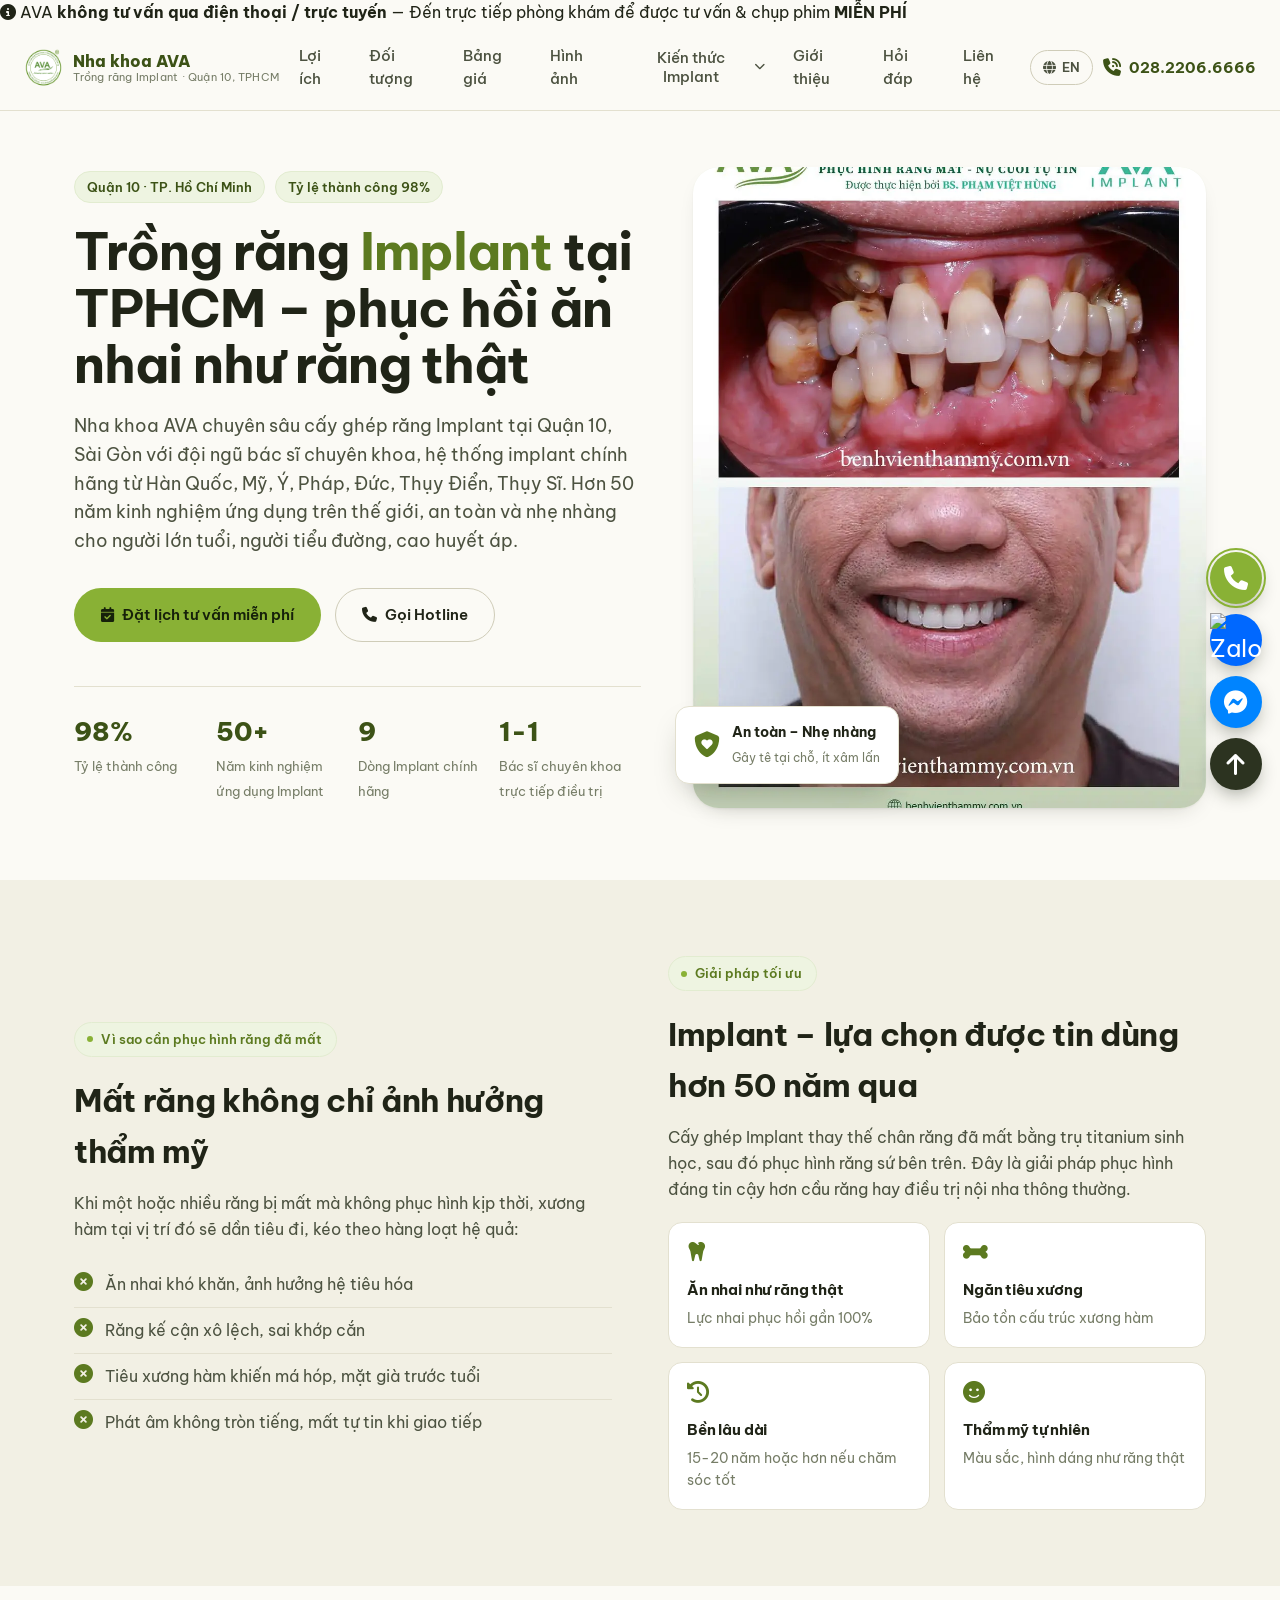
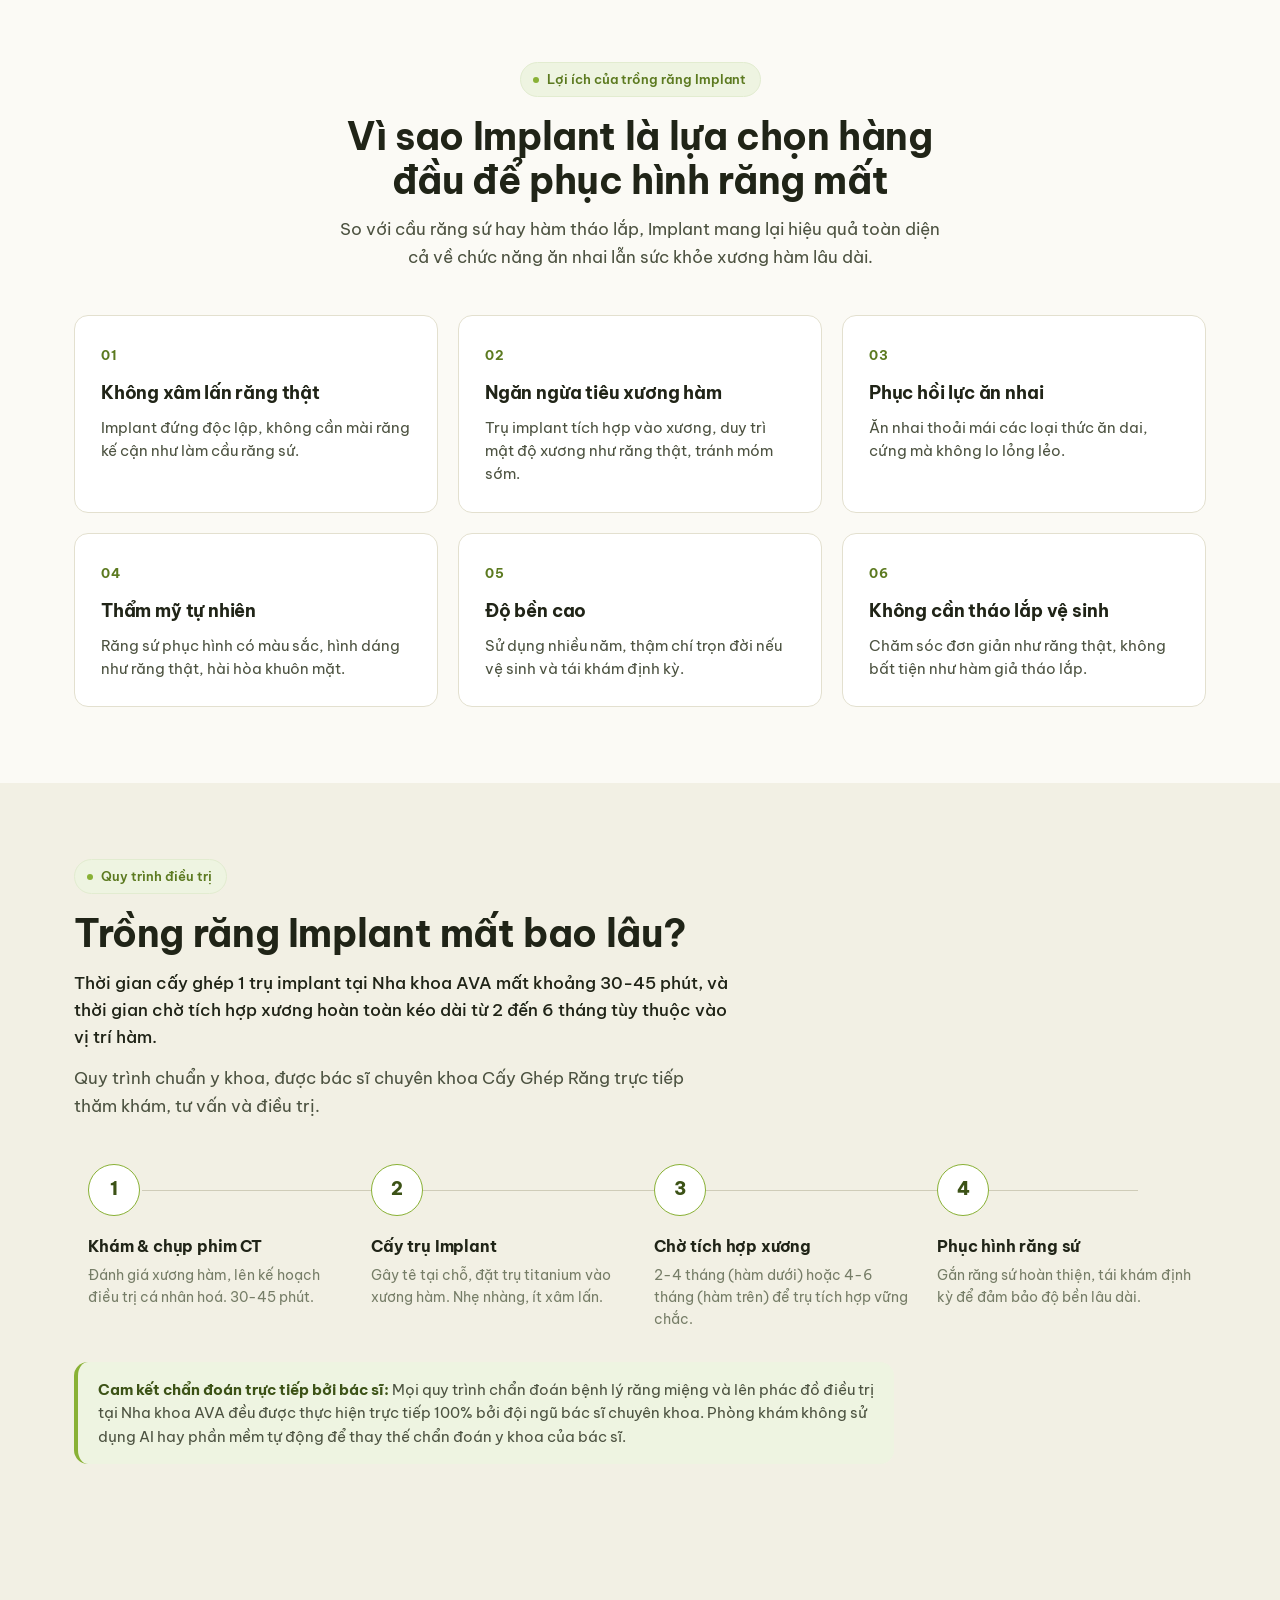
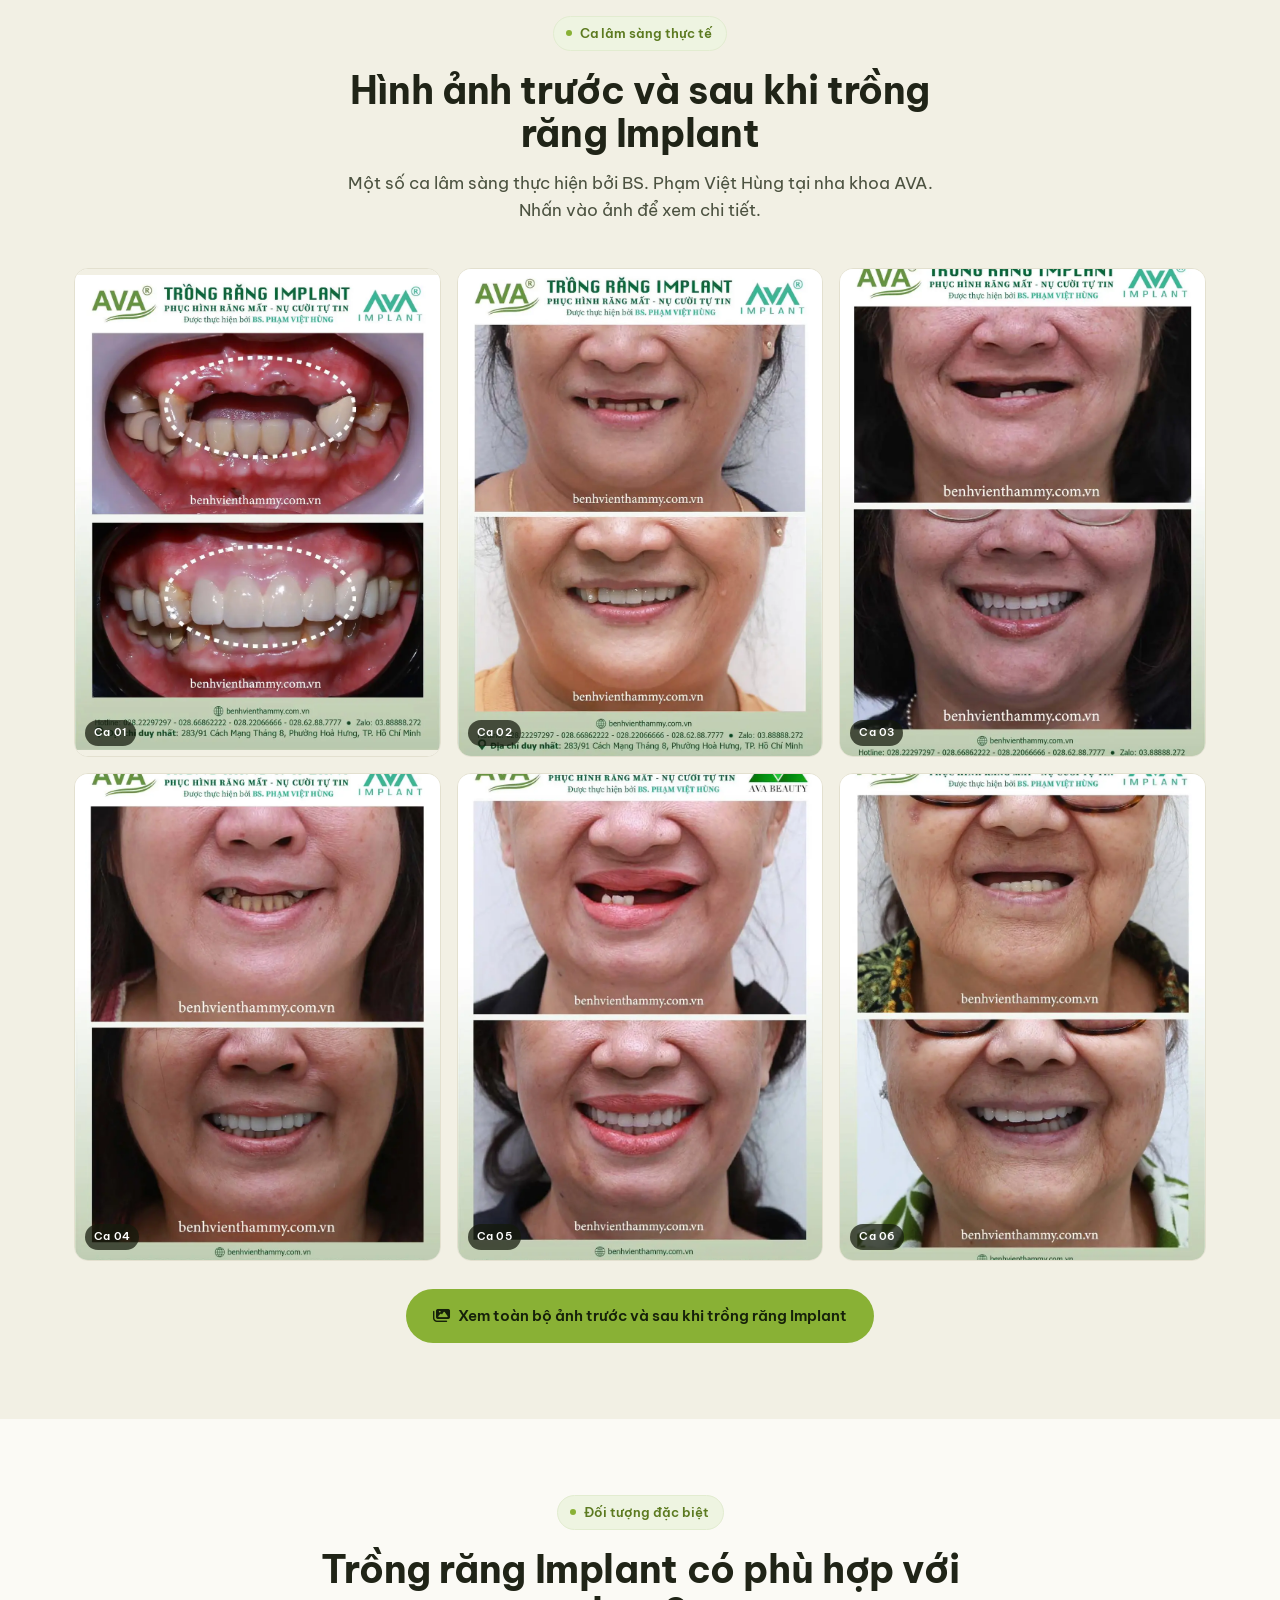
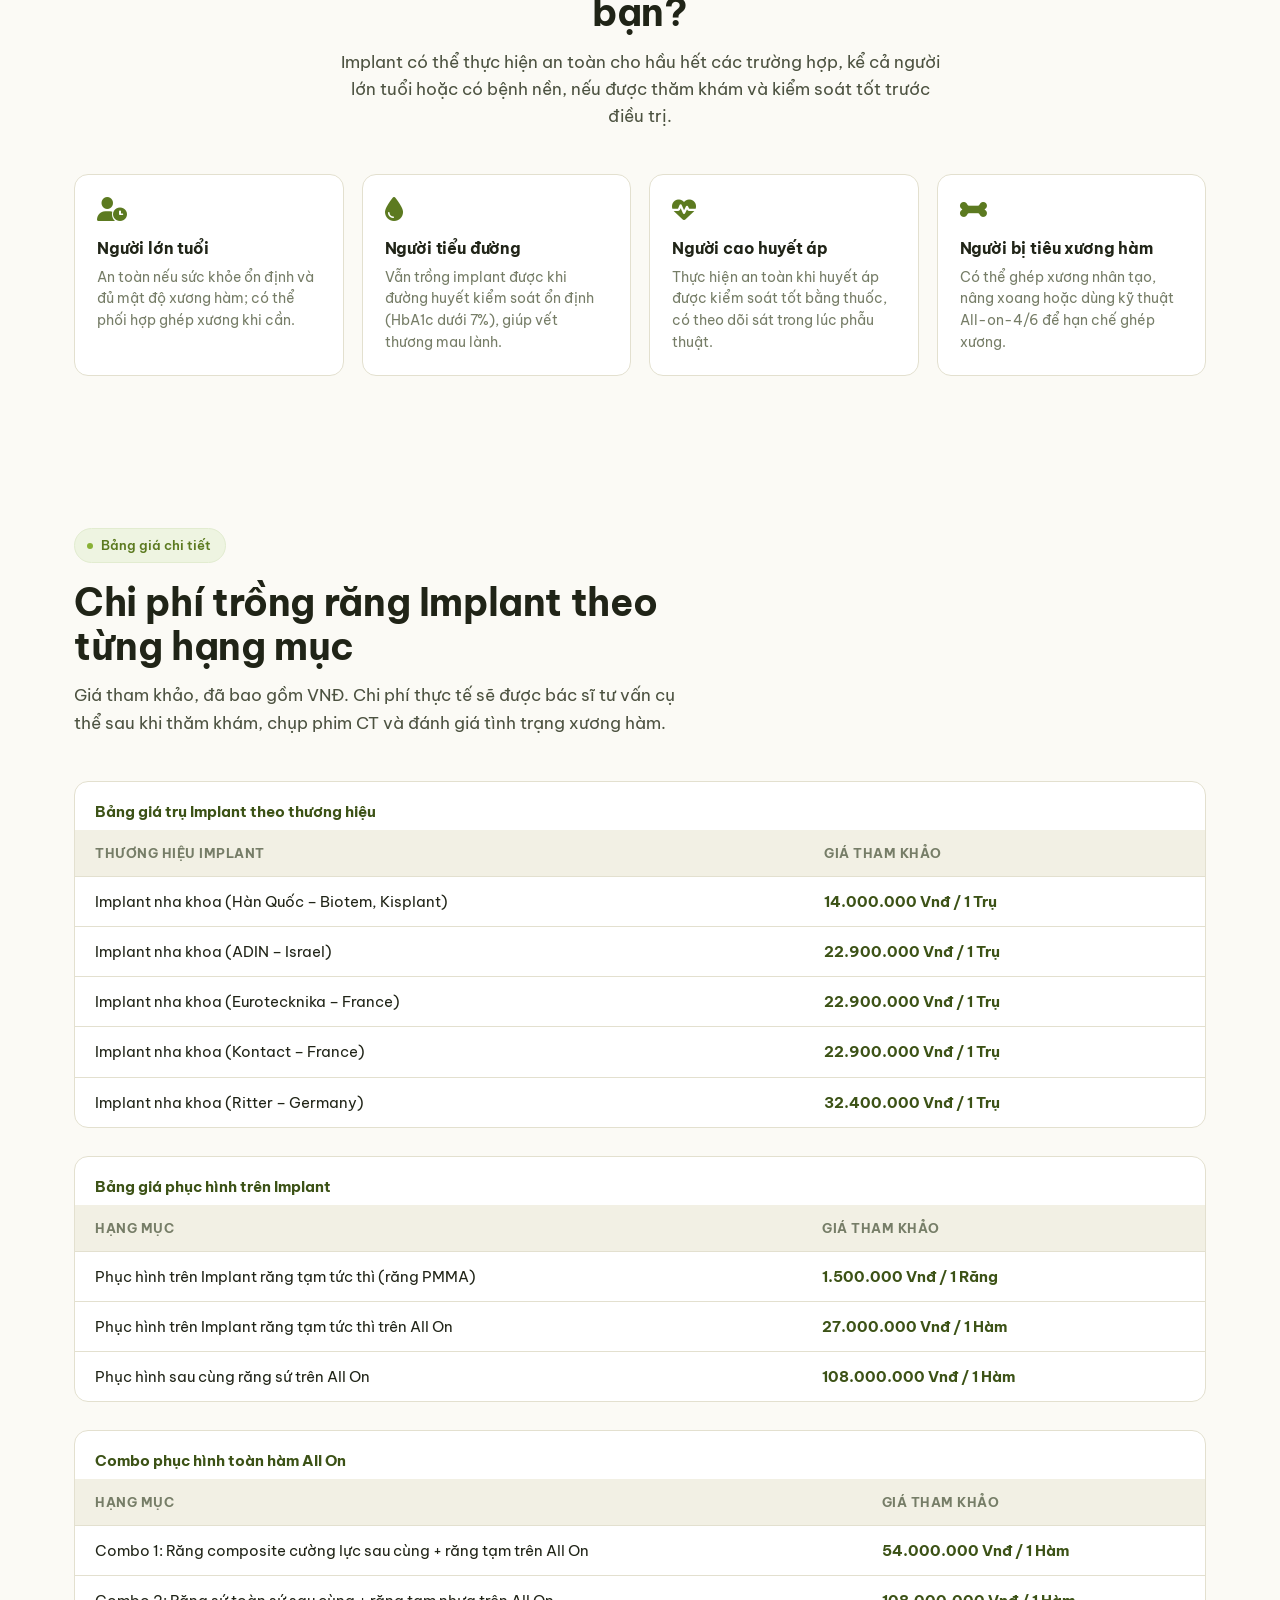
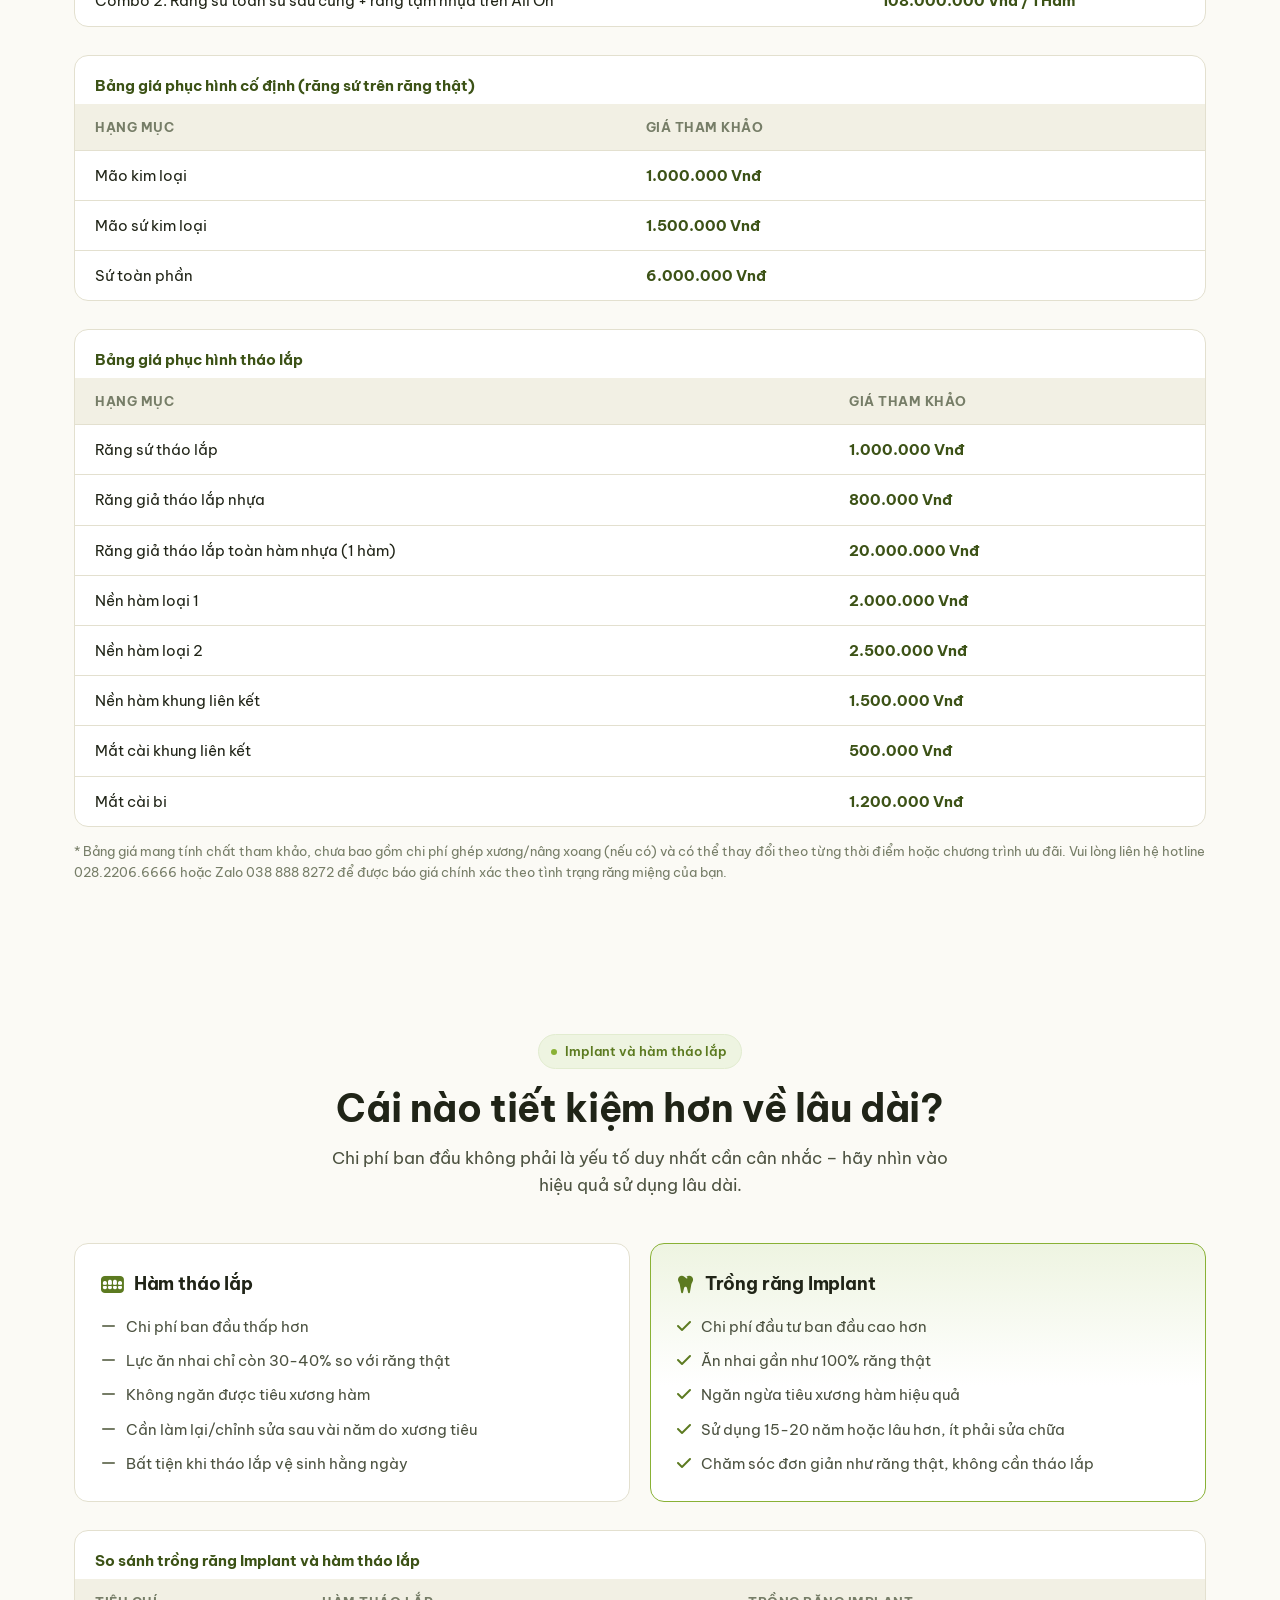
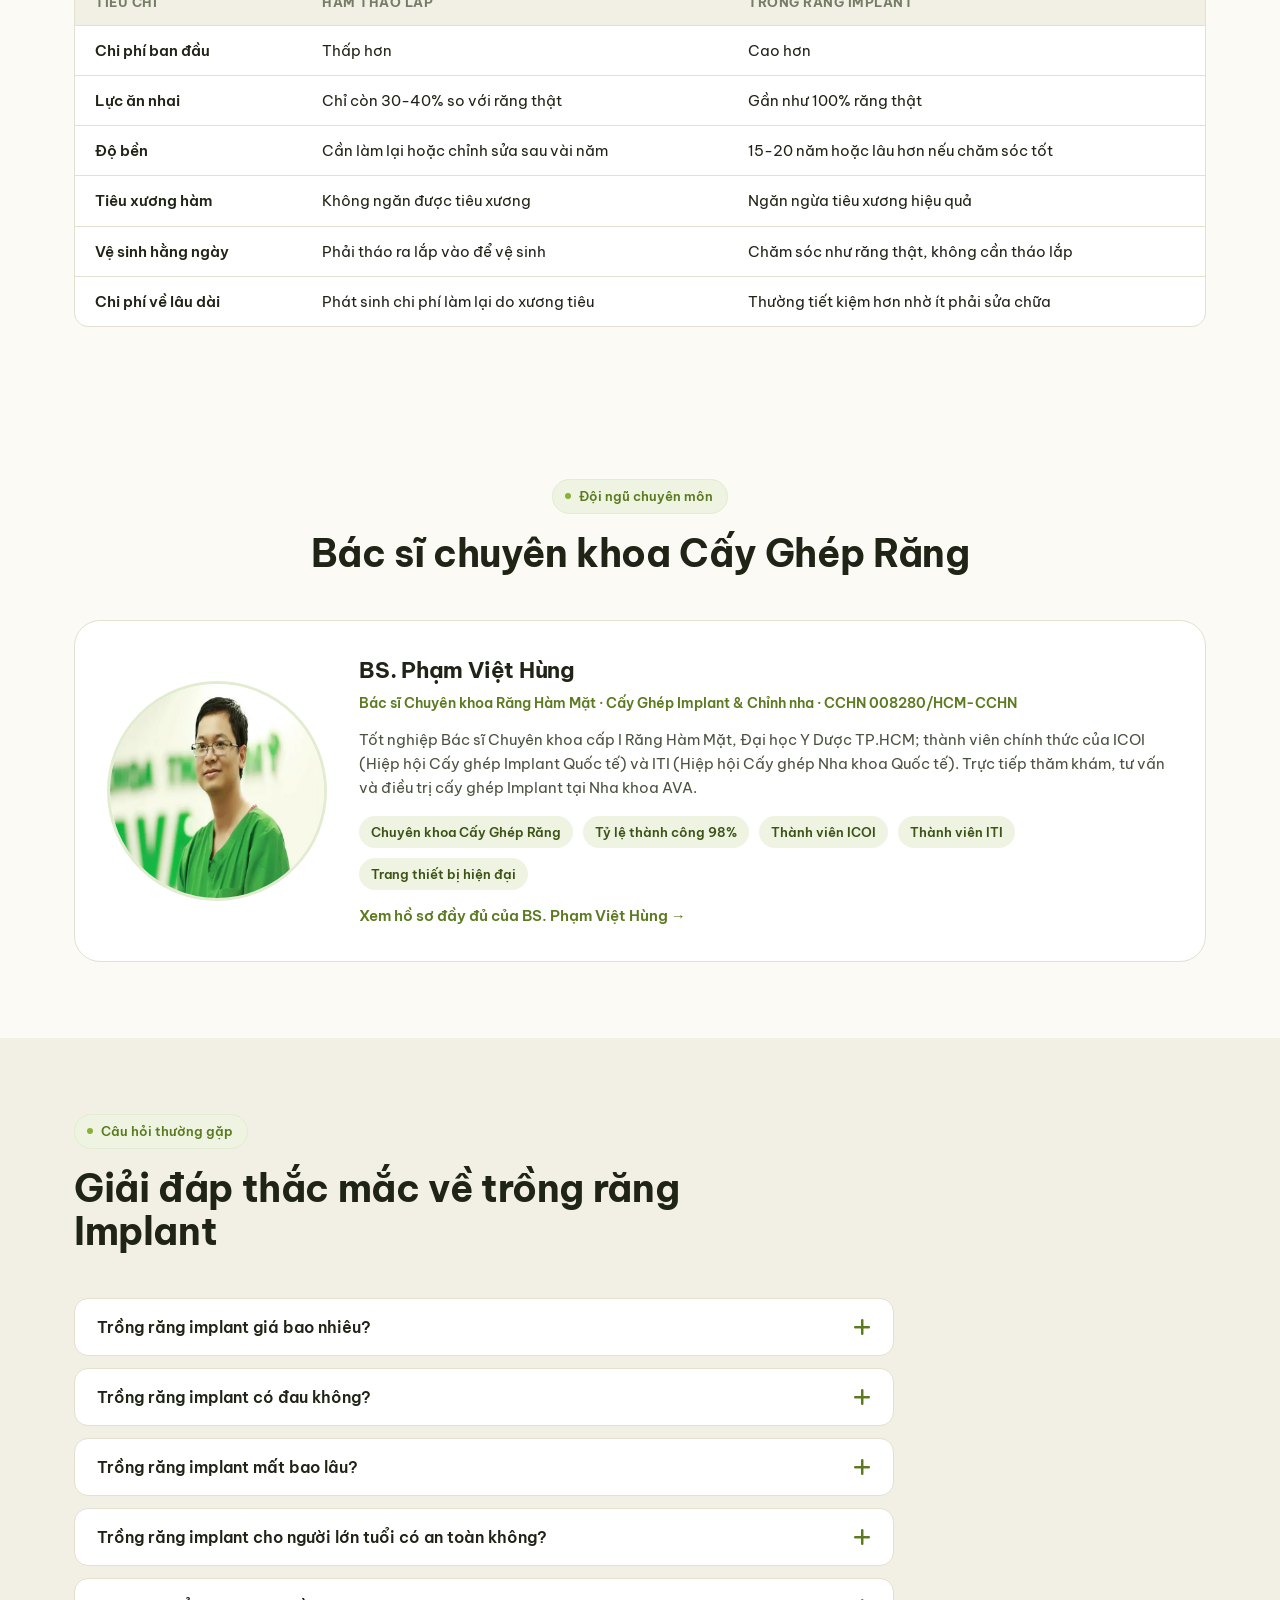
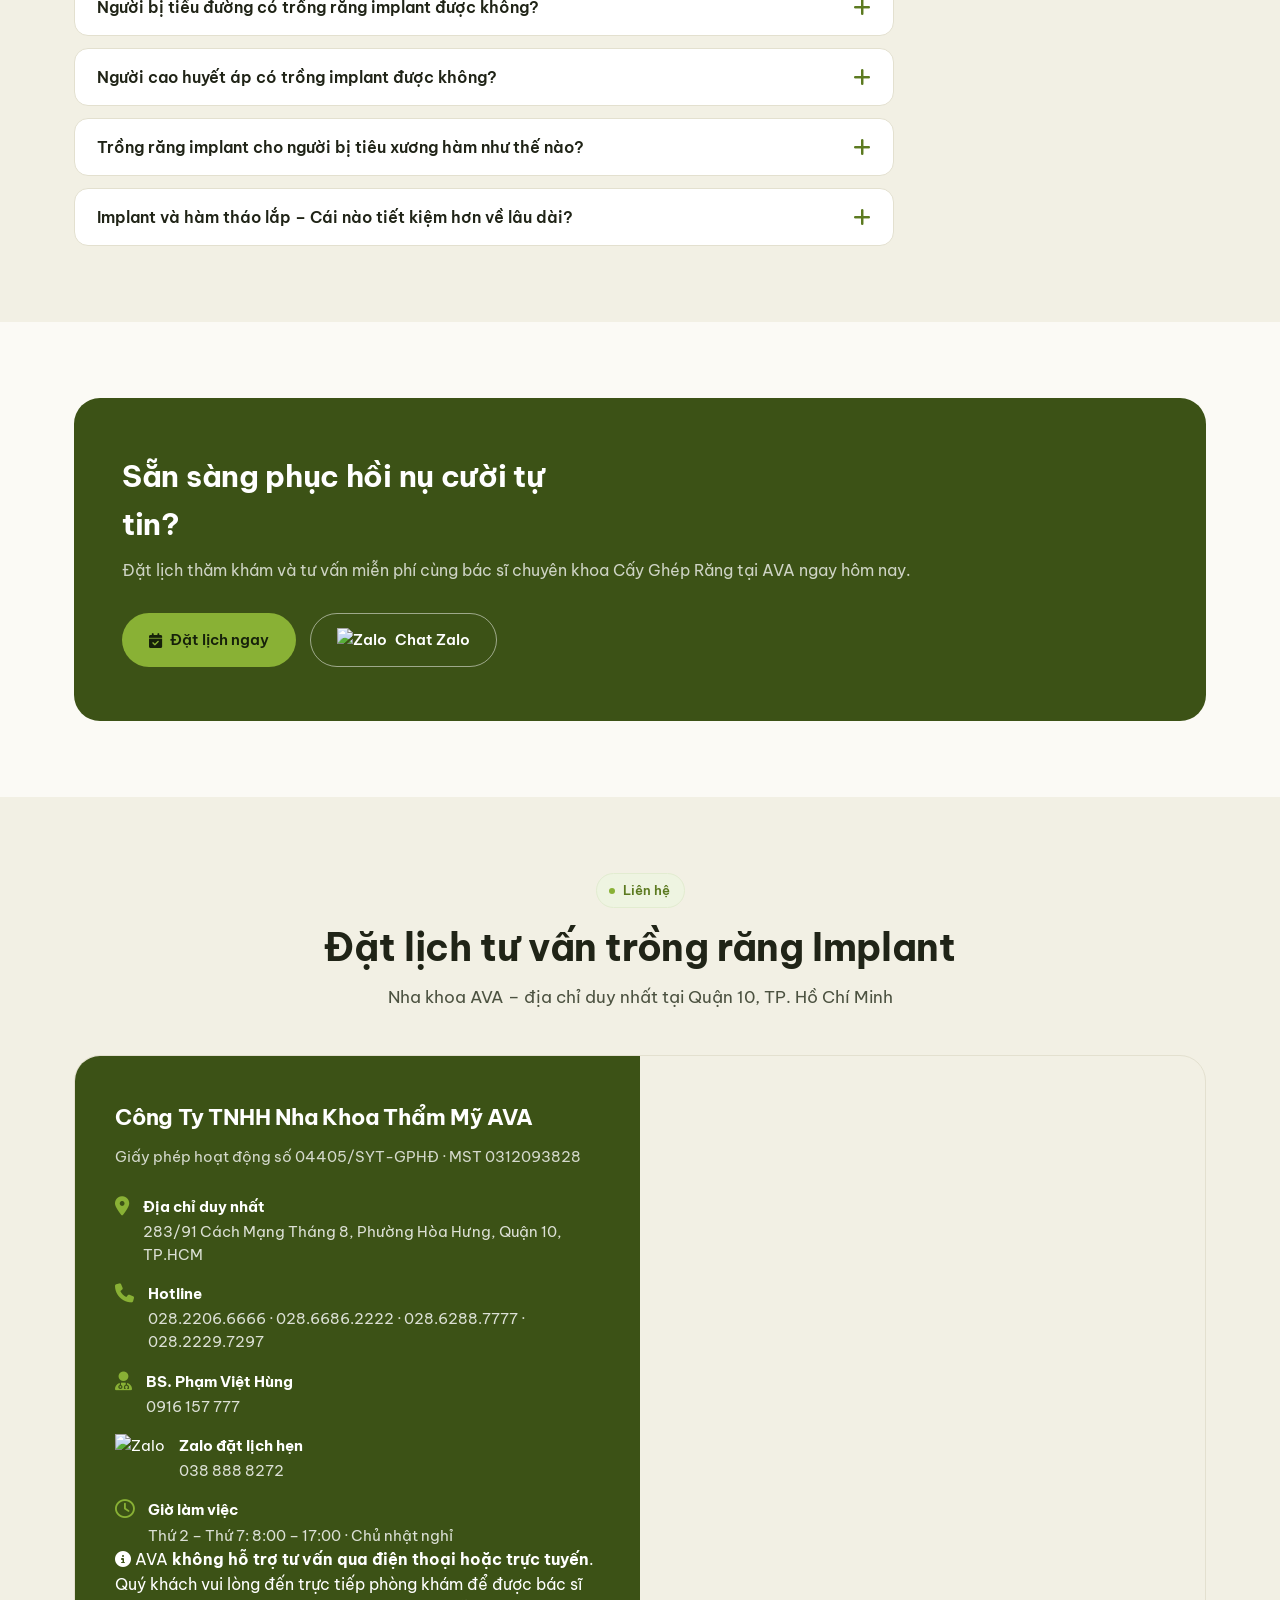
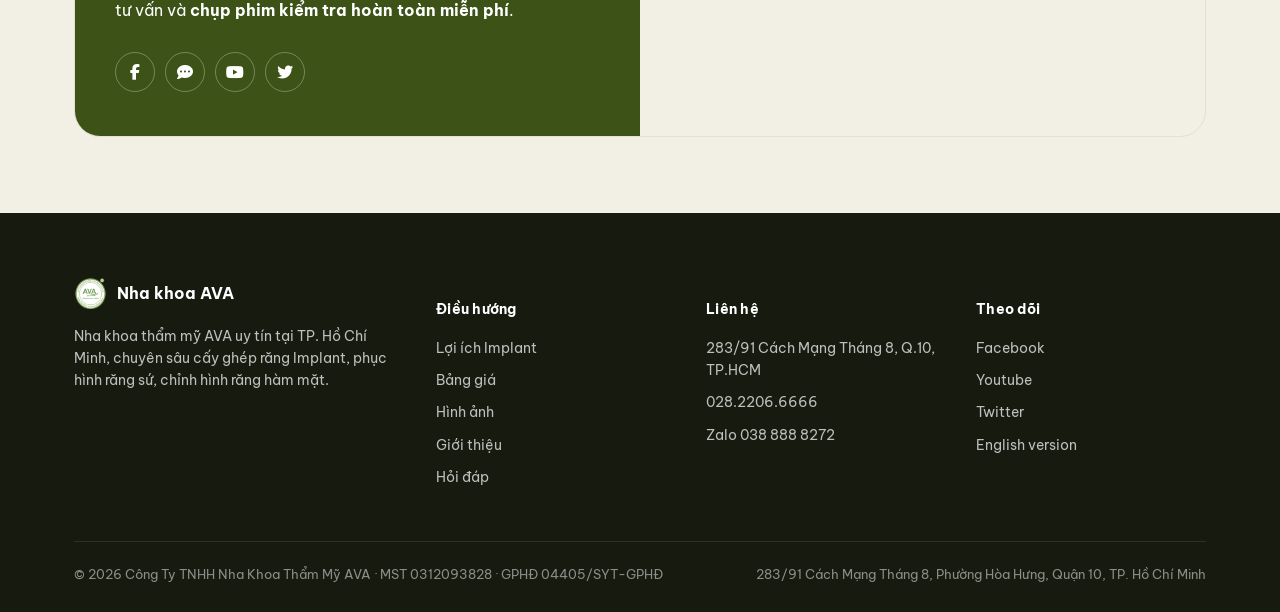
==== commit 06143170: "Add files via upload" ====
--- a/index.html
+++ b/index.html
@@ -214,6 +214,7 @@
 
 <!-- ================= HEADER ================= -->
 <header class="site-header">
+  <div class="policy-strip"><i class="fa-solid fa-circle-info"></i> AVA <strong>không tư vấn qua điện thoại / trực tuyến</strong> — Đến trực tiếp phòng khám để được tư vấn &amp; chụp phim <strong>MIỄN PHÍ</strong></div>
   <div class="header-row">
     <a href="/" class="brand">
       <img src="/assets/images/logo/ava-logo.png" alt="Logo Nha khoa AVA - Trồng răng Implant Quận 10 TPHCM" width="40" height="41">
@@ -602,7 +603,7 @@
       </div>
       <div class="cta-actions">
         <a href="#lien-he" class="btn btn-primary"><i class="fa-solid fa-calendar-check"></i> Đặt lịch ngay</a>
-        <a href="https://zalo.me/0388888272" target="_blank" rel="noopener" class="btn btn-ghost-light"><i class="fa-brands fa-btn fa-facebook-messenger" style="font-family:'Font Awesome 6 Brands'"></i> Chat Zalo</a>
+        <a href="https://zalo.me/0388888272" target="_blank" rel="noopener" class="btn btn-ghost-light"><img src="/assets/images/logo/zalo-icon-64.png" alt="Zalo" class="ico-zalo"> Chat Zalo</a>
       </div>
     </div>
   </div>
@@ -624,9 +625,13 @@
           <li><i class="fa-solid fa-location-dot"></i><div><b>Địa chỉ duy nhất</b><span>283/91 Cách Mạng Tháng 8, Phường Hòa Hưng, Quận 10, TP.HCM</span></div></li>
           <li><i class="fa-solid fa-phone"></i><div><b>Hotline</b><span><a href="tel:02822066666">028.2206.6666</a> · <a href="tel:02866862222">028.6686.2222</a> · <a href="tel:02862887777">028.6288.7777</a> · <a href="tel:02822297297">028.2229.7297</a></span></div></li>
           <li><i class="fa-solid fa-user-doctor"></i><div><b>BS. Phạm Việt Hùng</b><span><a href="tel:0916157777">0916 157 777</a></span></div></li>
-          <li><i class="fa-brands fa-weixin" style="font-family:'Font Awesome 6 Brands'"></i><div><b>Zalo đặt lịch hẹn</b><span><a href="https://zalo.me/0388888272" target="_blank" rel="noopener">038 888 8272</a></span></div></li>
+          <li><img src="/assets/images/logo/zalo-icon-64.png" alt="Zalo" class="ico-zalo"><div><b>Zalo đặt lịch hẹn</b><span><a href="https://zalo.me/0388888272" target="_blank" rel="noopener">038 888 8272</a></span></div></li>
           <li><i class="fa-regular fa-clock"></i><div><b>Giờ làm việc</b><span>Thứ 2 – Thứ 7: 8:00 – 17:00 · Chủ nhật nghỉ</span></div></li>
         </ul>
+        <div class="policy-note">
+          <i class="fa-solid fa-circle-info"></i>
+          <span>AVA <strong>không hỗ trợ tư vấn qua điện thoại hoặc trực tuyến</strong>. Quý khách vui lòng đến trực tiếp phòng khám để được bác sĩ tư vấn và <strong>chụp phim kiểm tra hoàn toàn miễn phí</strong>.</span>
+        </div>
         <div class="contact-social">
           <a href="https://www.facebook.com/NhaKhoaAVA/" target="_blank" rel="noopener" aria-label="Facebook Nha khoa AVA"><i class="fa-brands fa-facebook-f" style="font-family:'Font Awesome 6 Brands'"></i></a>
           <a href="https://zalo.me/0388888272" target="_blank" rel="noopener" aria-label="Zalo Nha khoa AVA"><i class="fa-solid fa-comment-dots"></i></a>
@@ -682,7 +687,7 @@
 <!-- ================= FLOATING SIDEBAR ================= -->
 <div class="float-sidebar" aria-label="Liên hệ nhanh">
   <a href="tel:02822066666" class="fs-hotline" aria-label="Gọi hotline"><span class="fs-ping"></span><i class="fa-solid fa-phone"></i><span class="fs-label">Gọi Hotline</span></a>
-  <a href="https://zalo.me/0388888272" target="_blank" rel="noopener" class="fs-zalo" aria-label="Chat Zalo"><i class="fa-solid fa-comment-dots"></i><span class="fs-label">Chat Zalo</span></a>
+  <a href="https://zalo.me/0388888272" target="_blank" rel="noopener" class="fs-zalo" aria-label="Chat Zalo"><img src="/assets/images/logo/zalo-icon-128.png" alt="Zalo"><span class="fs-label">Chat Zalo</span></a>
   <a href="https://m.me/NhaKhoaAVA" target="_blank" rel="noopener" class="fs-messenger" aria-label="Chat Facebook Messenger"><i class="fa-brands fa-facebook-messenger" style="font-family:'Font Awesome 6 Brands'"></i><span class="fs-label">Chat Facebook</span></a>
   <button class="fs-top" aria-label="Lên đầu trang"><i class="fa-solid fa-arrow-up"></i></button>
 </div>
--- a/assets/css/style.css
+++ b/assets/css/style.css
@@ -114,19 +114,31 @@
 .nav-dd-toggle:hover{ color:var(--brand-darker); }
 .nav-dd-toggle i{ font-size:11px; transition:transform .15s ease; }
 .nav-item.open .nav-dd-toggle i{ transform:rotate(180deg); }
+
+/* The gap between the button and the panel is INSIDE .nav-dropdown itself
+   (as padding-top), so the hoverable area is continuous - no dead zone
+   where the mouse "falls out" of the menu while moving down to it. */
 .nav-dropdown{
-  position:absolute; top:calc(100% + 12px); left:50%; transform:translate(-50%,-6px);
+  position:absolute; top:100%; left:50%; transform:translateX(-50%);
+  padding-top:14px; width:min(560px, 92vw);
+  opacity:0; pointer-events:none; transition:opacity .15s ease; z-index:60;
+}
+.nav-item.has-dropdown:hover .nav-dropdown,
+.nav-item.open .nav-dropdown{ opacity:1; pointer-events:auto; }
+.nav-dropdown-inner{
   background:var(--white); border:1px solid var(--line); border-radius:var(--radius-md);
-  box-shadow:0 16px 34px -12px rgba(20,26,12,.22); padding:8px; min-width:280px;
-  opacity:0; pointer-events:none; transition:opacity .15s ease, transform .15s ease; z-index:60;
-}
-.nav-item.has-dropdown:hover .nav-dropdown,
-.nav-item.open .nav-dropdown{ opacity:1; pointer-events:auto; transform:translate(-50%,0); }
-.nav-dropdown a{
-  display:block; padding:10px 12px; border-radius:8px; font-size:14px; font-weight:500;
-  color:var(--ink-soft); border-bottom:none;
-}
-.nav-dropdown a:hover{ background:var(--brand-pale); color:var(--brand-darker); }
+  box-shadow:0 20px 40px -14px rgba(20,26,12,.25); padding:10px; display:flex; flex-direction:column; gap:4px;
+}
+.nav-article-card{
+  display:flex; align-items:center; gap:14px; padding:10px; border-radius:12px; border-bottom:none !important;
+}
+.nav-article-card:hover{ background:var(--brand-pale); }
+.nav-article-card img{
+  width:104px; height:66px; object-fit:cover; border-radius:8px; flex:none; background:var(--line);
+}
+.nav-article-card .nac-title{ display:block; font-size:14.5px; font-weight:700; color:var(--ink); line-height:1.35; margin-bottom:4px; }
+.nav-article-card:hover .nac-title{ color:var(--brand-darker); }
+.nav-article-card .nac-desc{ display:block; font-size:12.5px; color:var(--ink-soft); line-height:1.4; }
 
 .nav-toggle i{ font-size:20px; }
 
@@ -357,11 +369,14 @@
   .nav-item.has-dropdown{ width:100%; }
   .nav-dd-toggle{ width:100%; justify-content:space-between; padding:10px 0; }
   .nav-dropdown{
-    position:static; opacity:1; pointer-events:auto; transform:none; box-shadow:none;
-    border:none; padding:0 0 0 14px; min-width:0; display:none; margin-top:2px;
+    position:static; opacity:1; pointer-events:auto; width:auto; box-shadow:none;
+    padding:0 0 0 10px; display:none; margin-top:2px;
   }
   .nav-item.open .nav-dropdown{ display:block; }
-  .nav-dropdown a{ padding:8px 0; font-size:14px; }
+  .nav-dropdown-inner{ border:none; box-shadow:none; padding:0; gap:10px; }
+  .nav-article-card{ padding:8px 0; }
+  .nav-article-card img{ width:84px; height:56px; }
+  .nav-article-card .nac-desc{ display:none; }
   .header-hotline span{ display:none; }
   .hero .container{ grid-template-columns:1fr; }
   .hero-media{ order:-1; max-width:380px; margin:0 auto; }
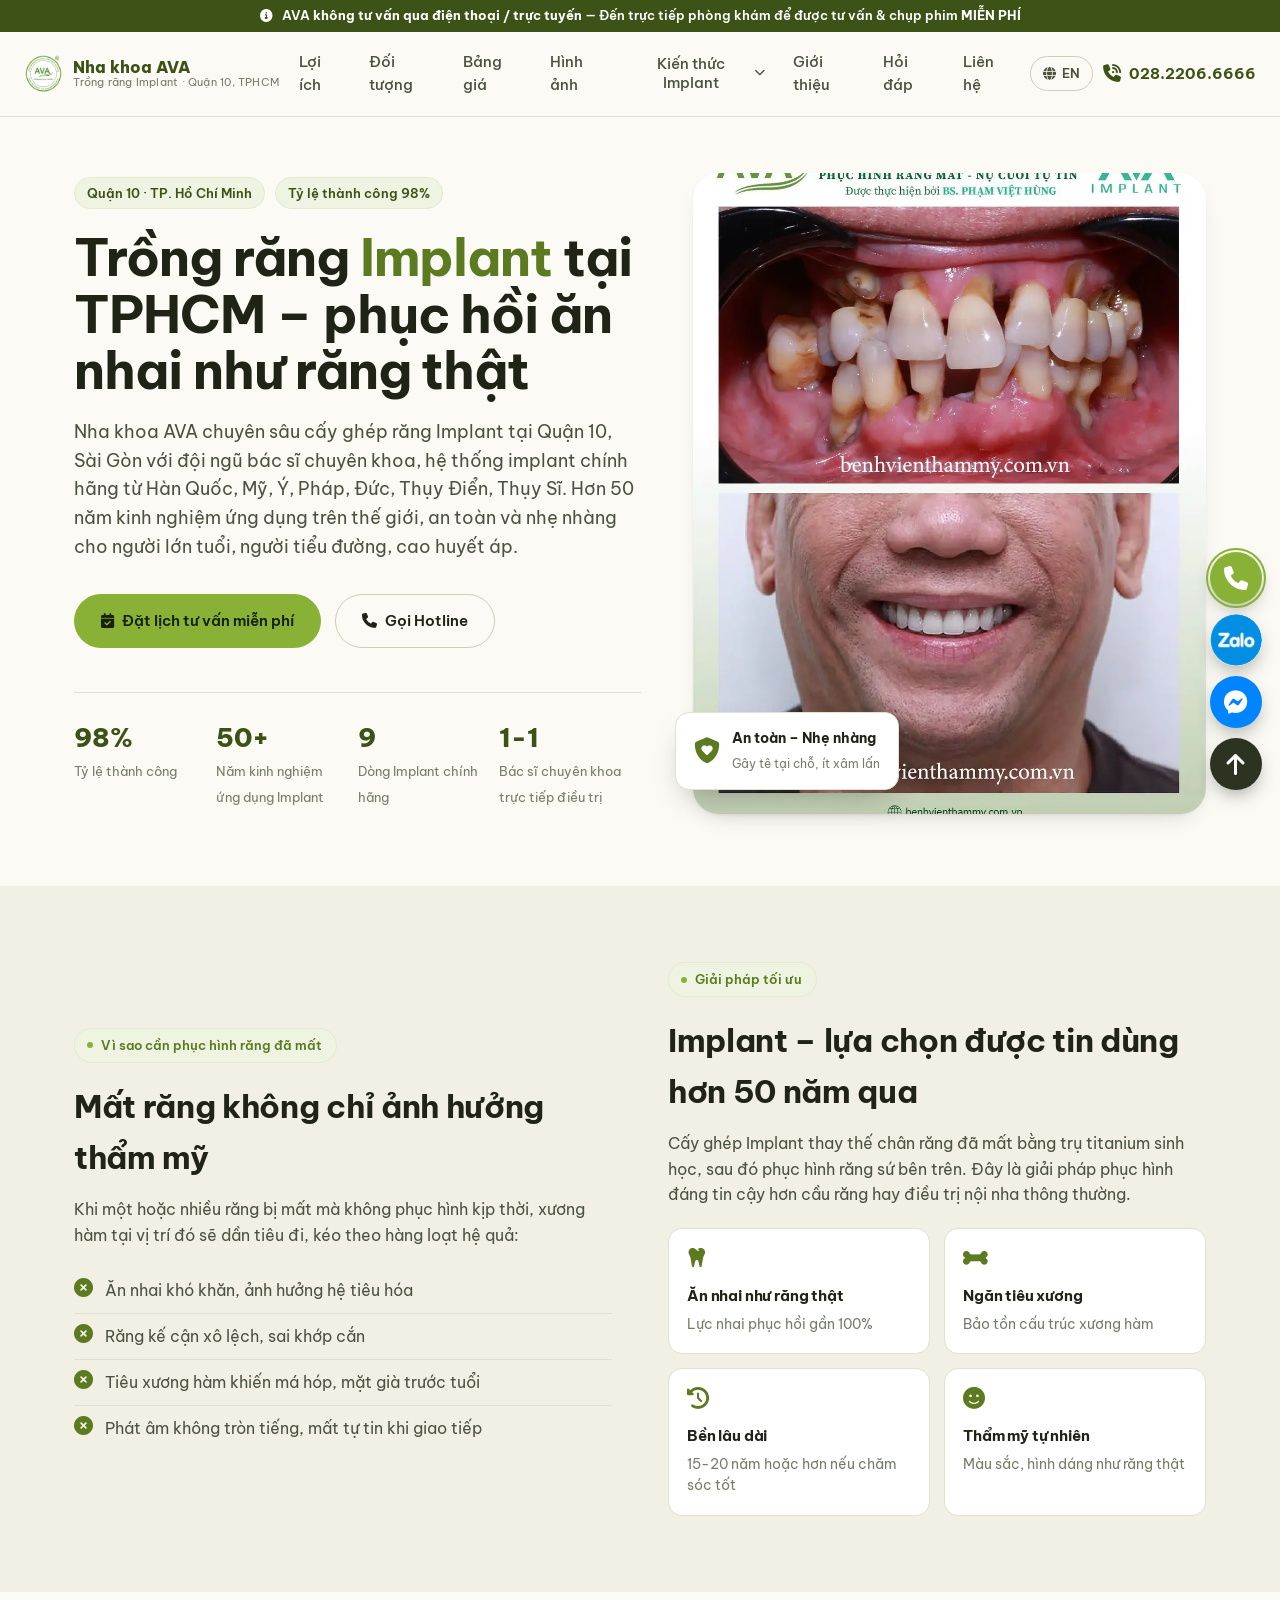
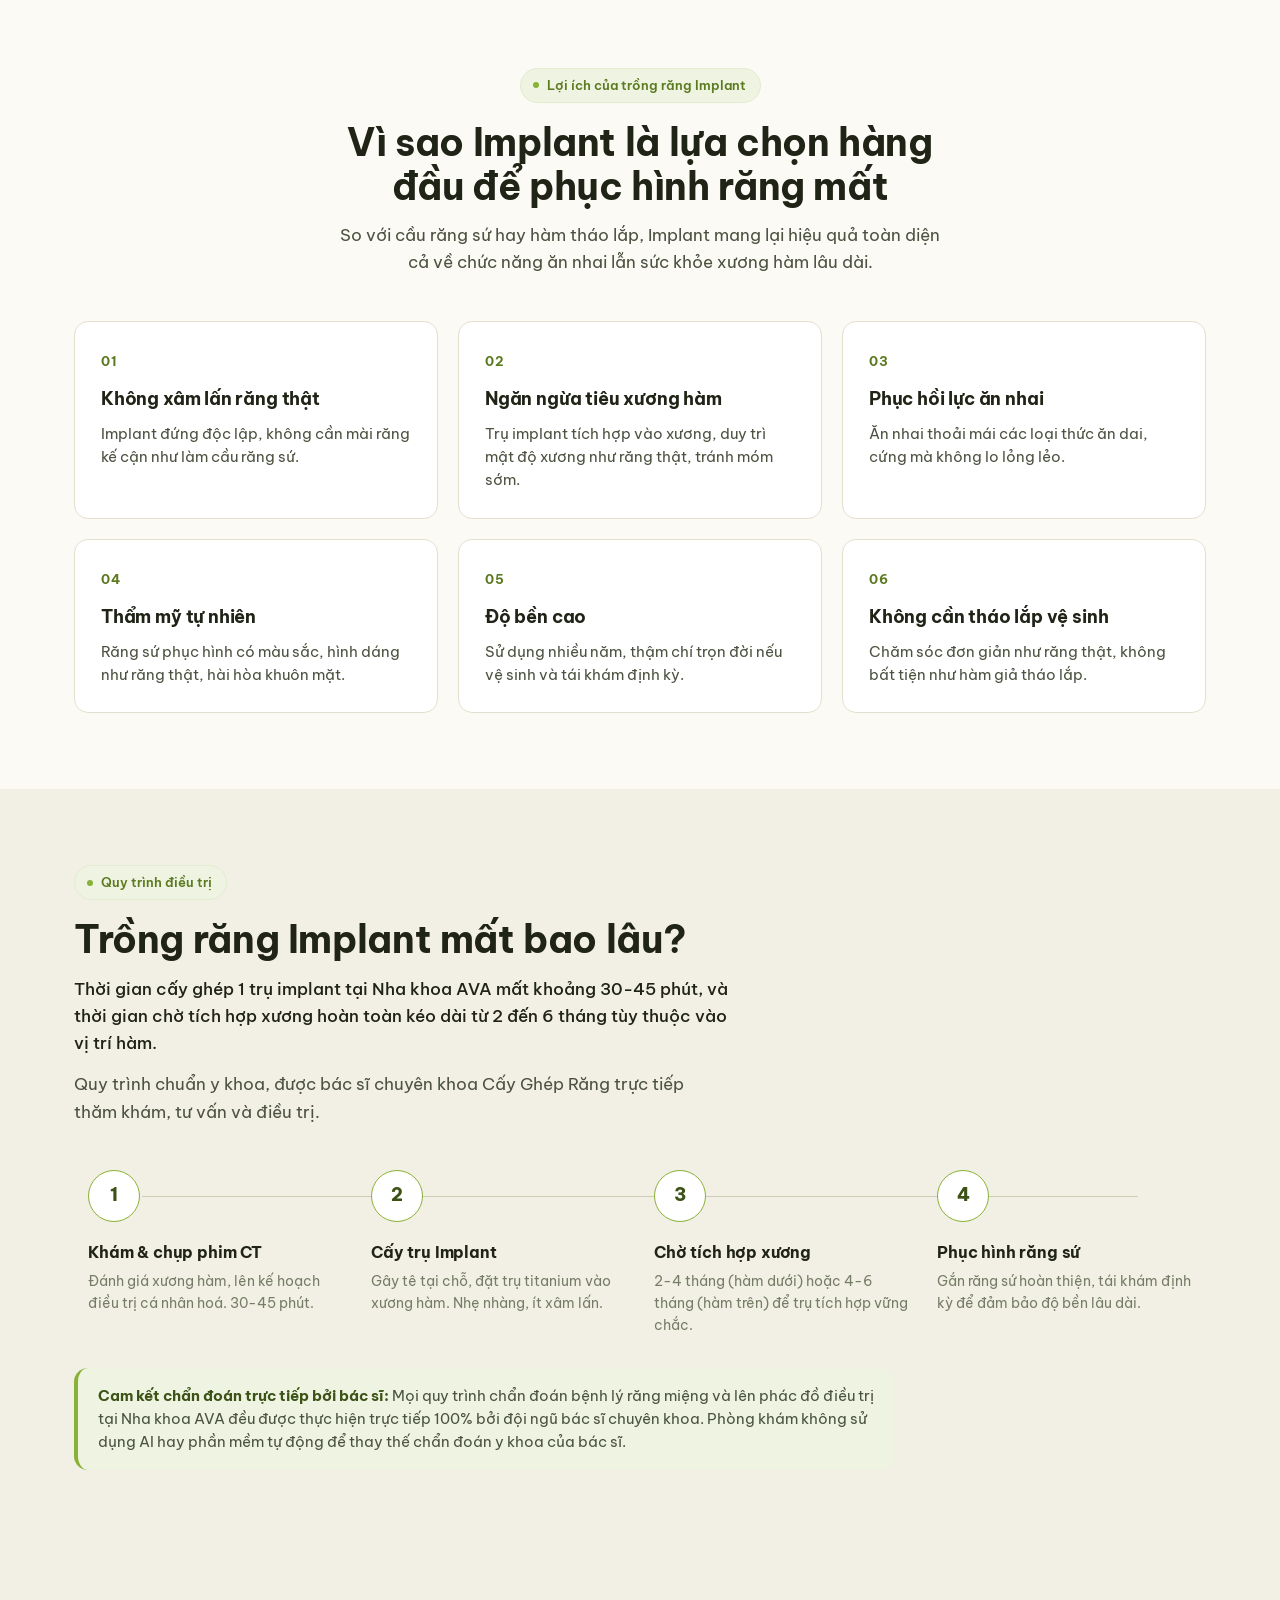
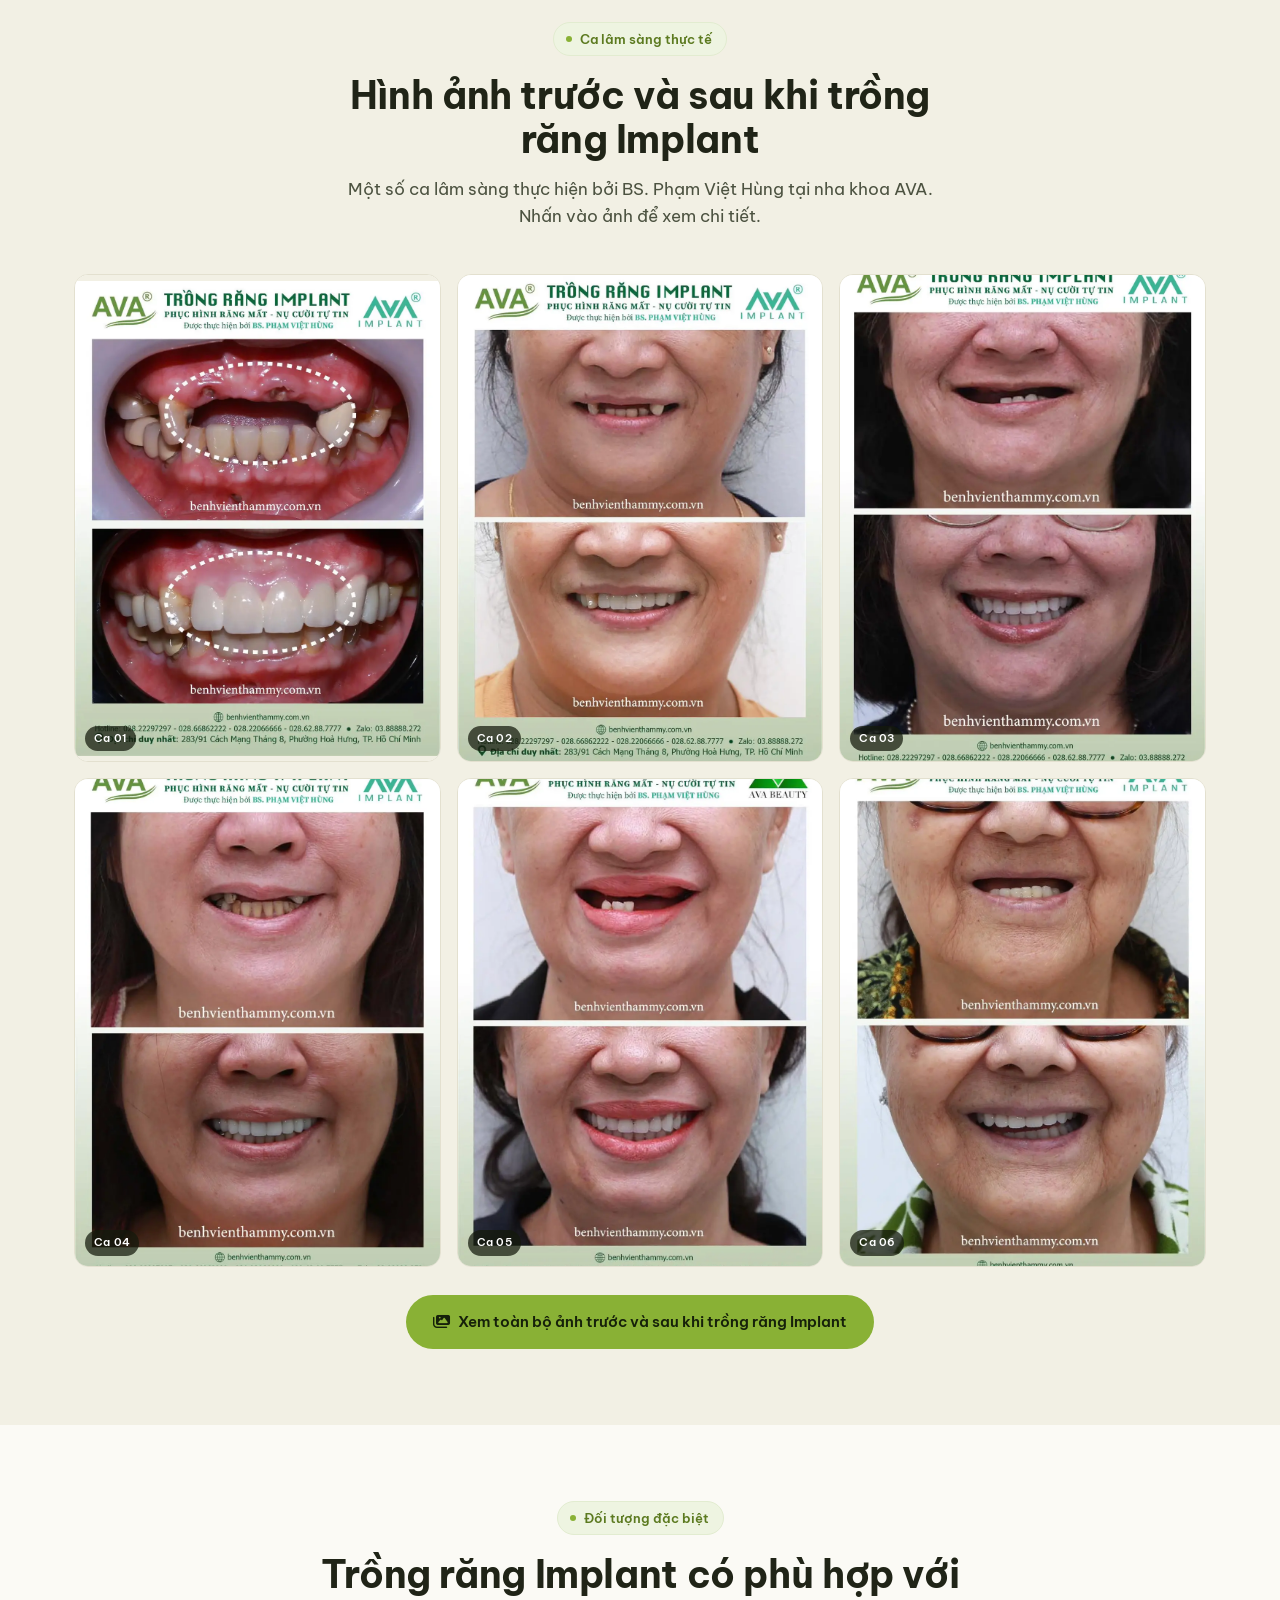
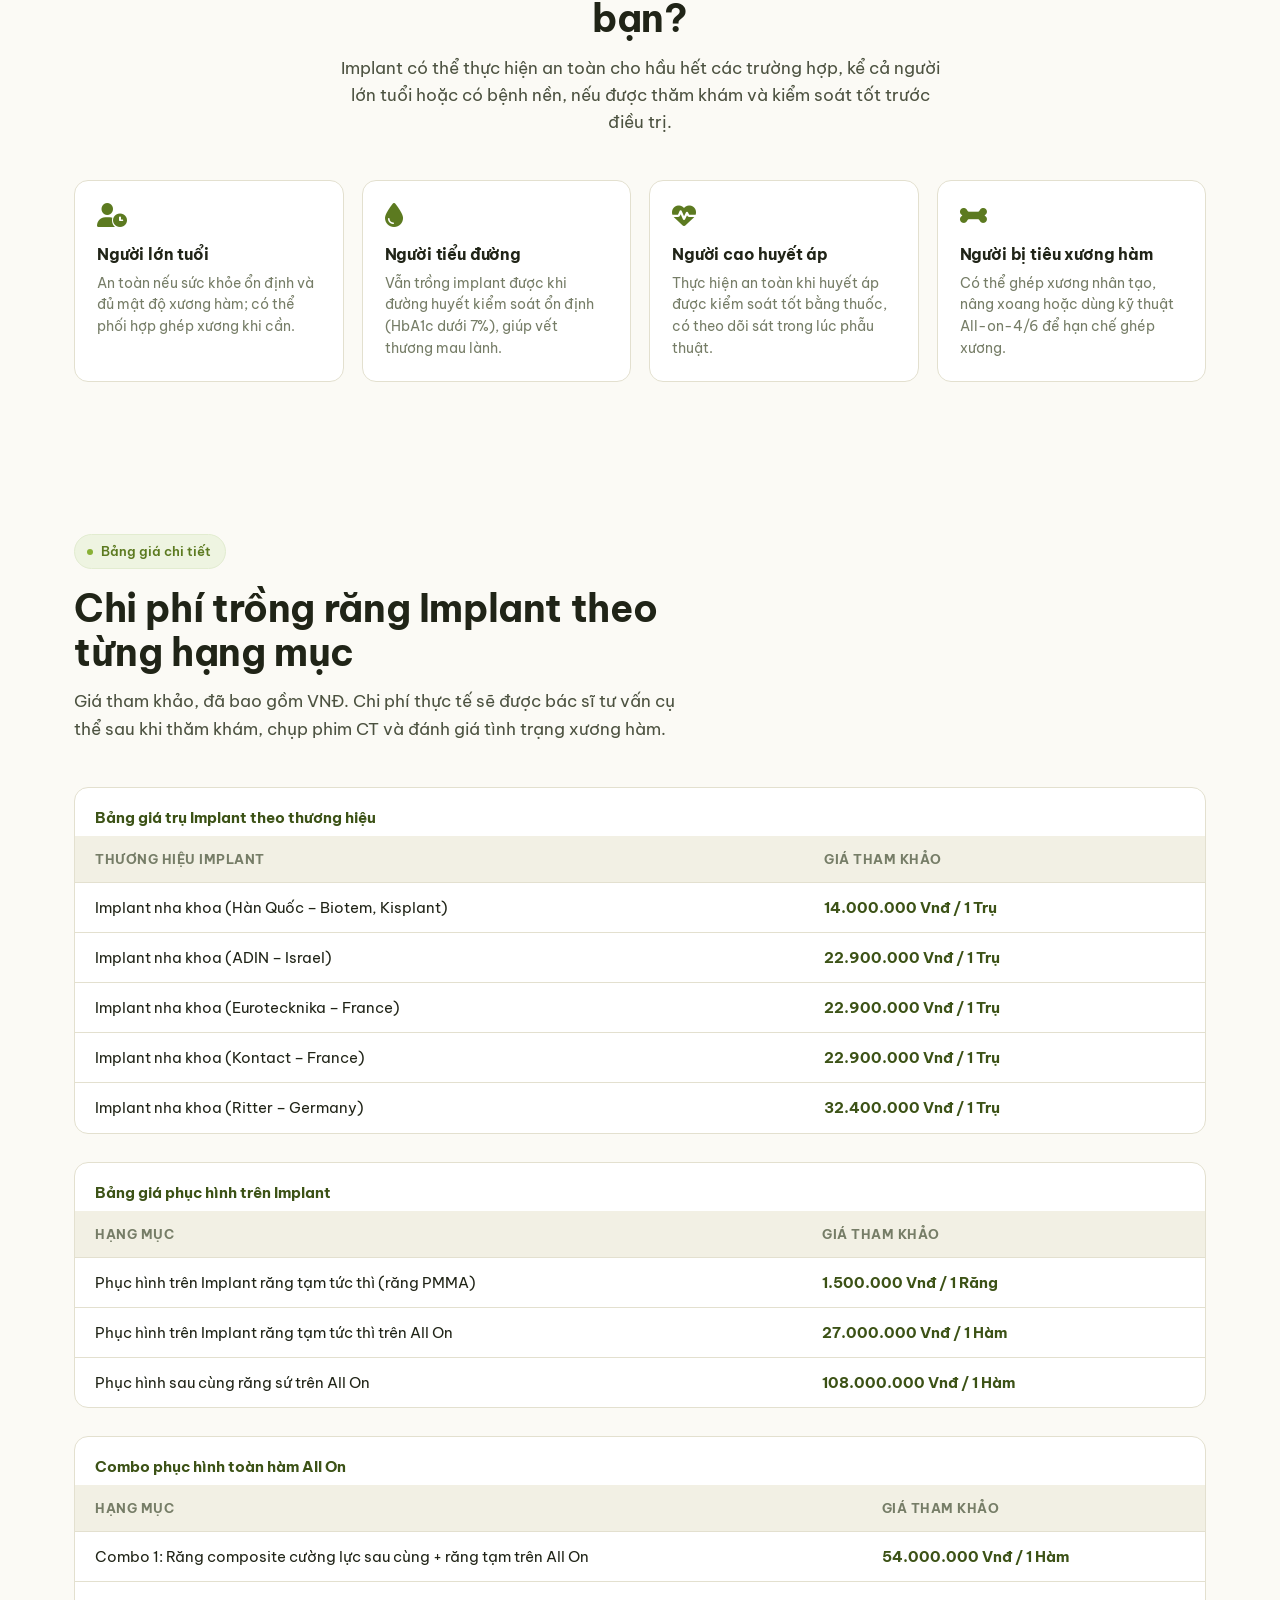
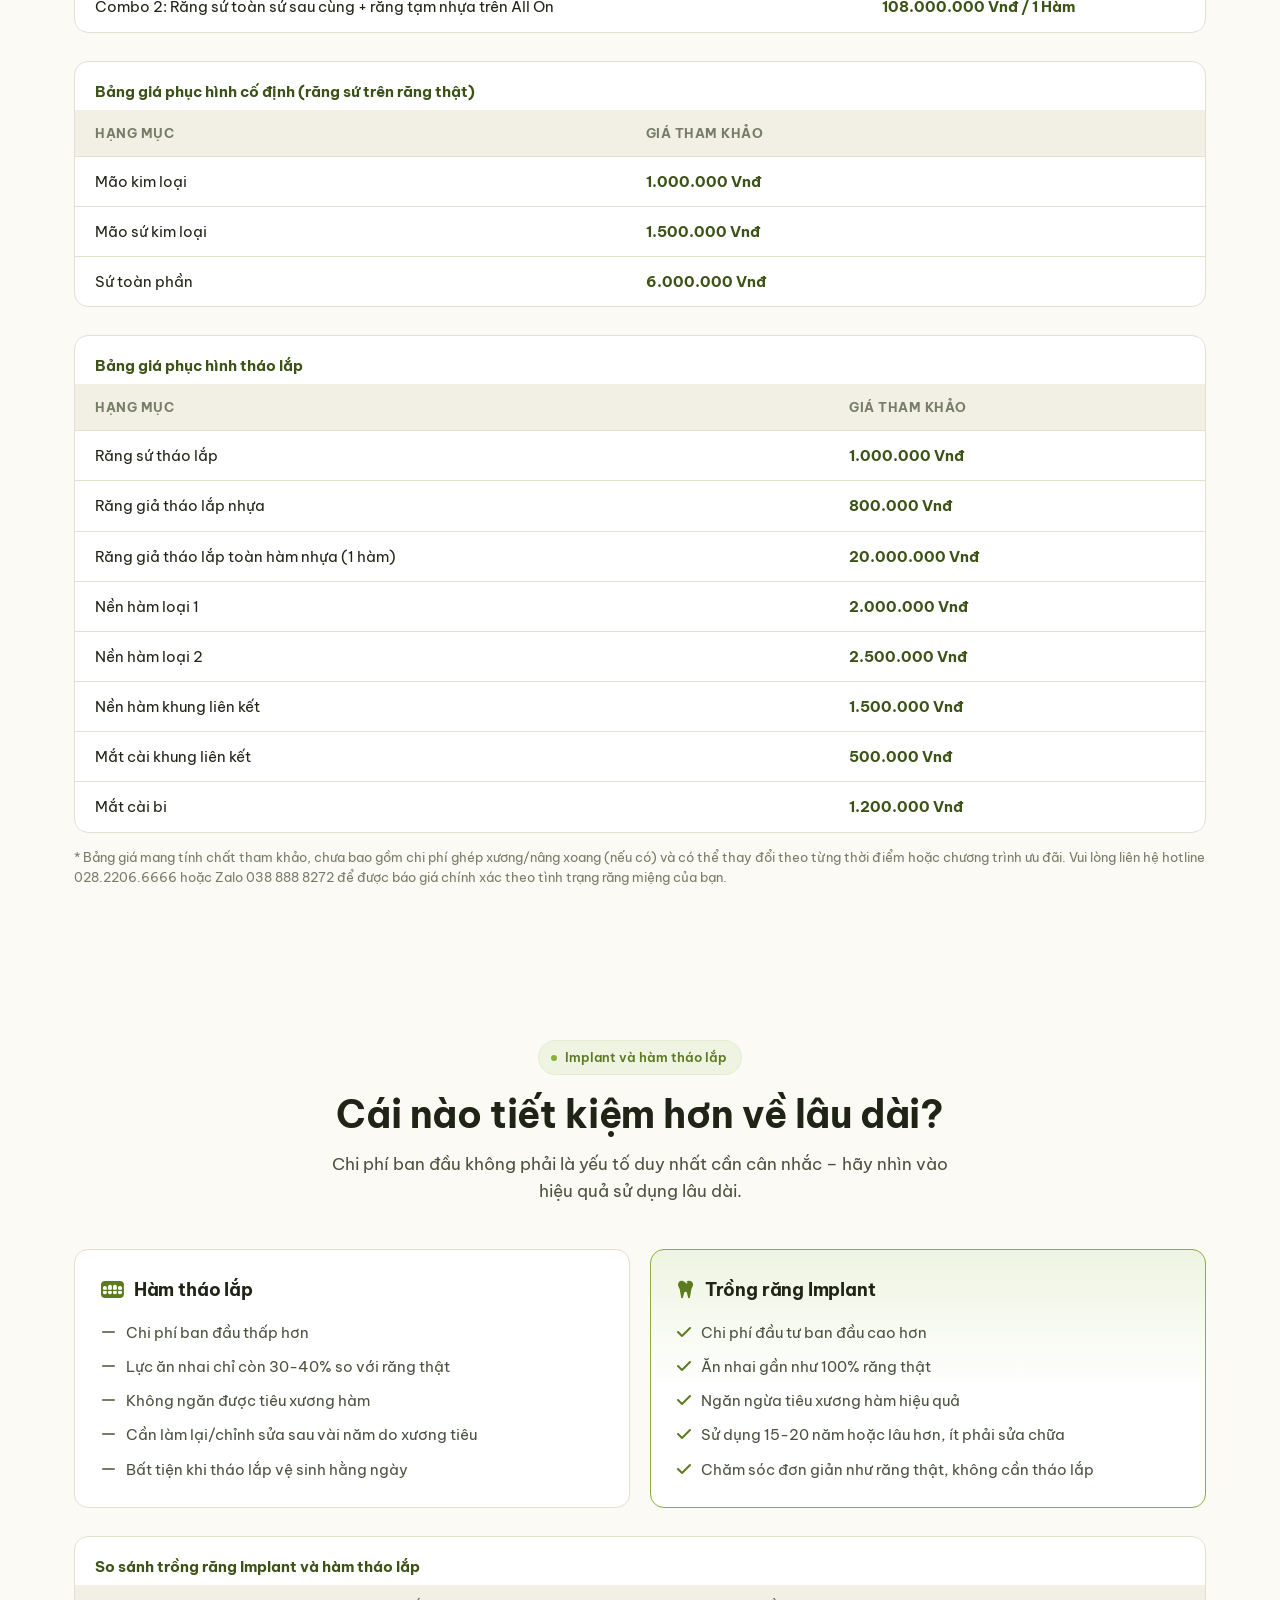
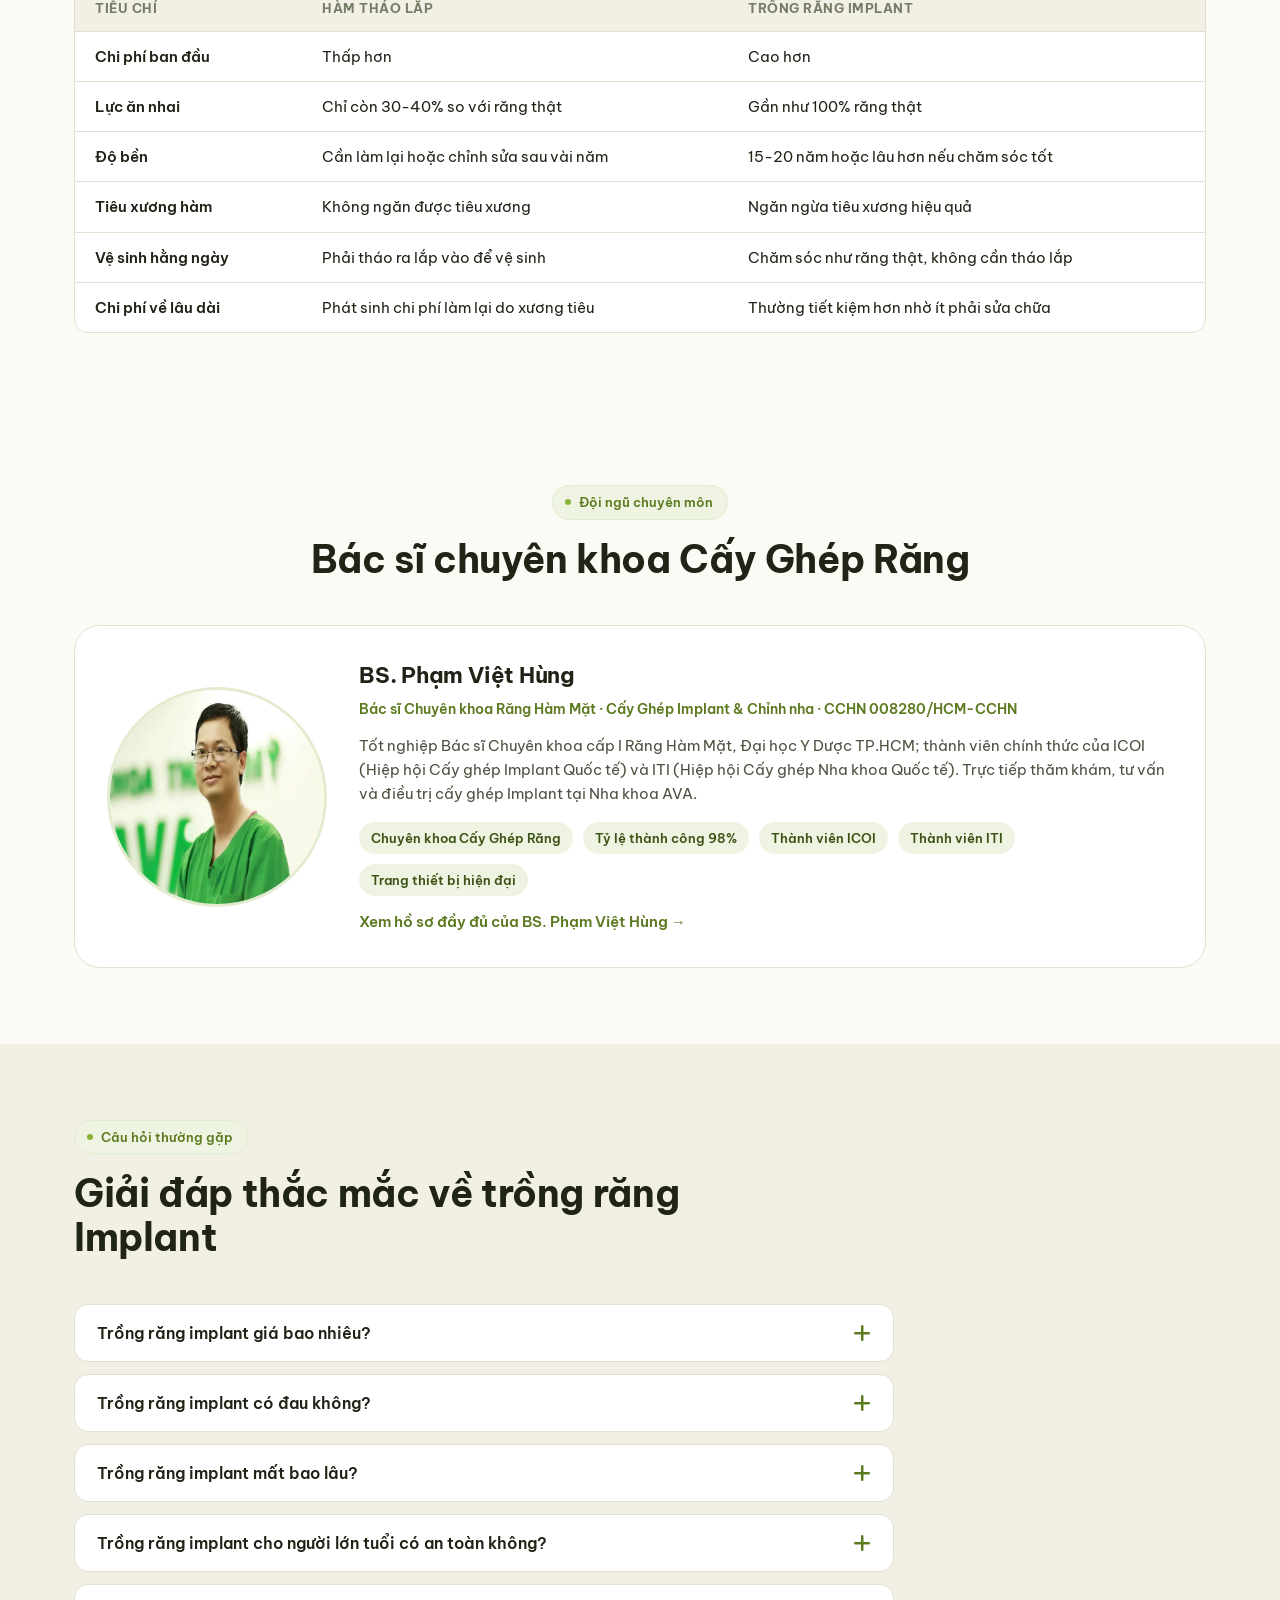
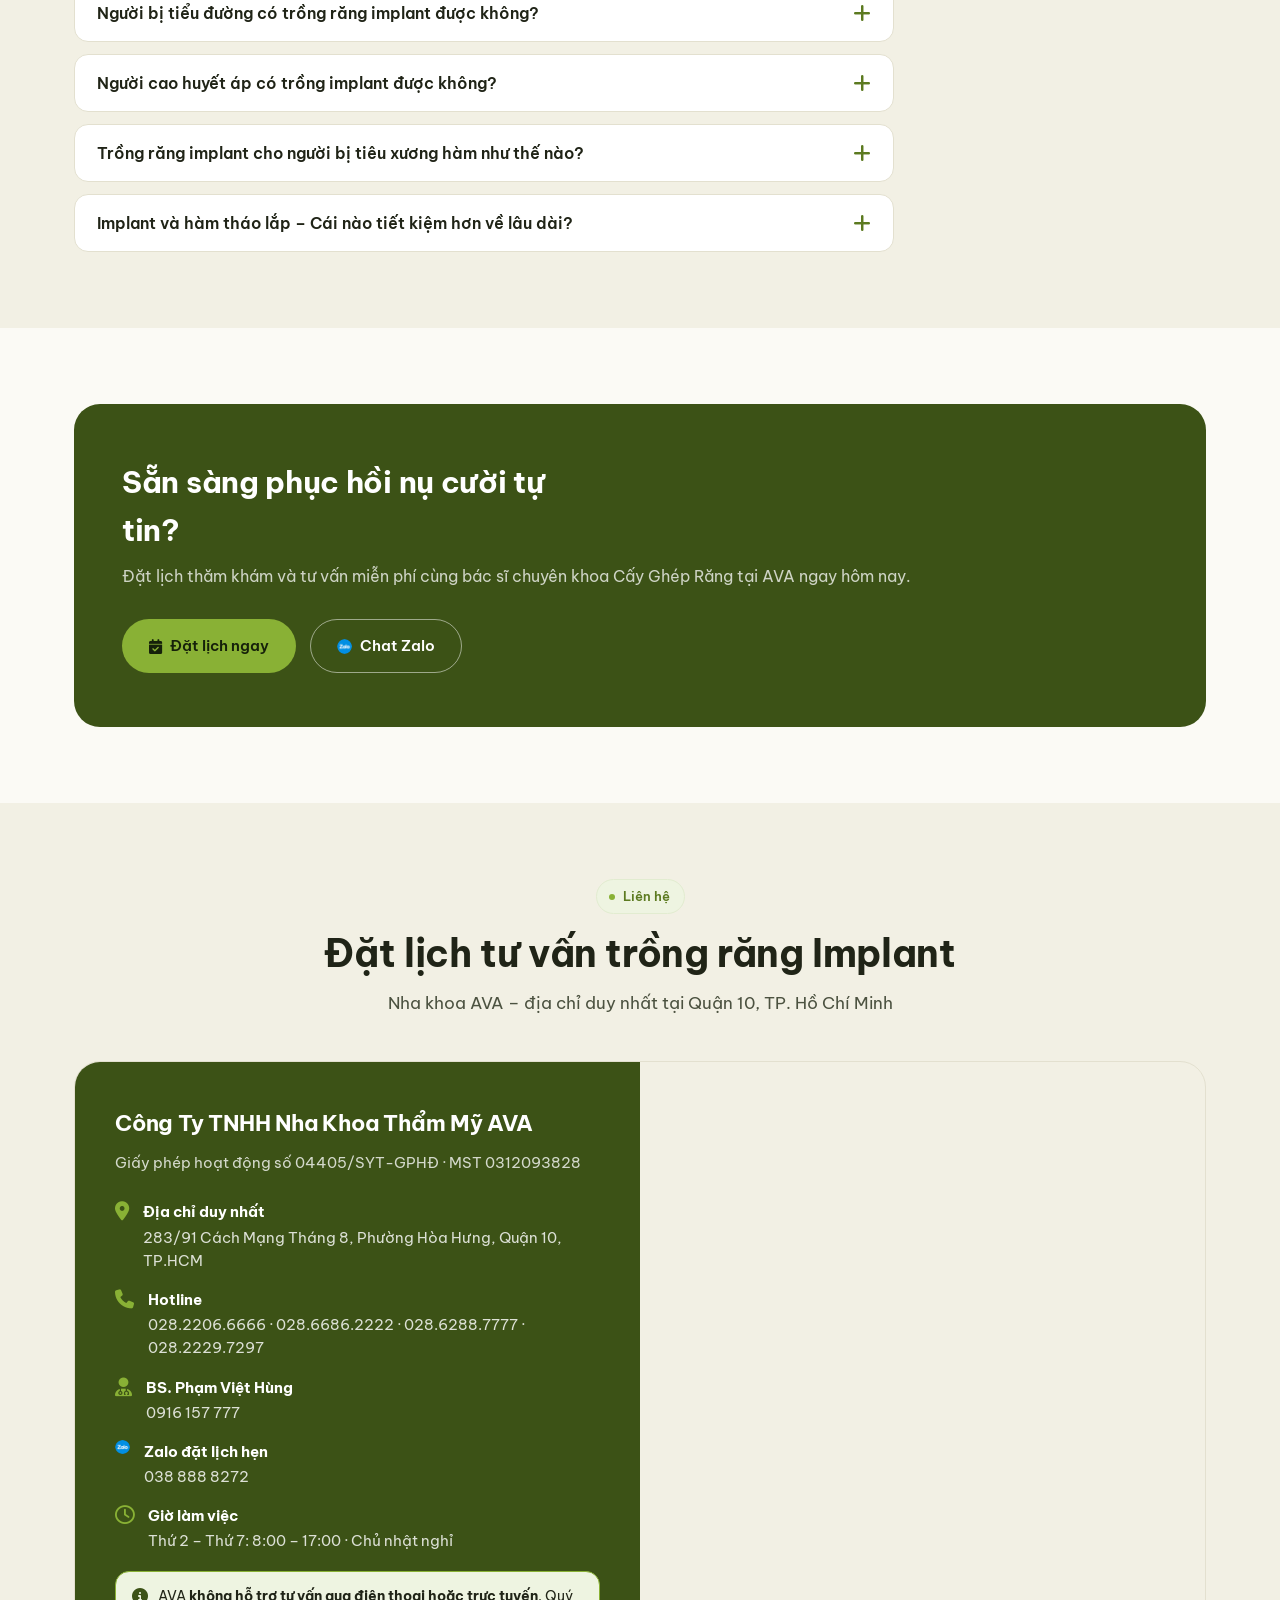
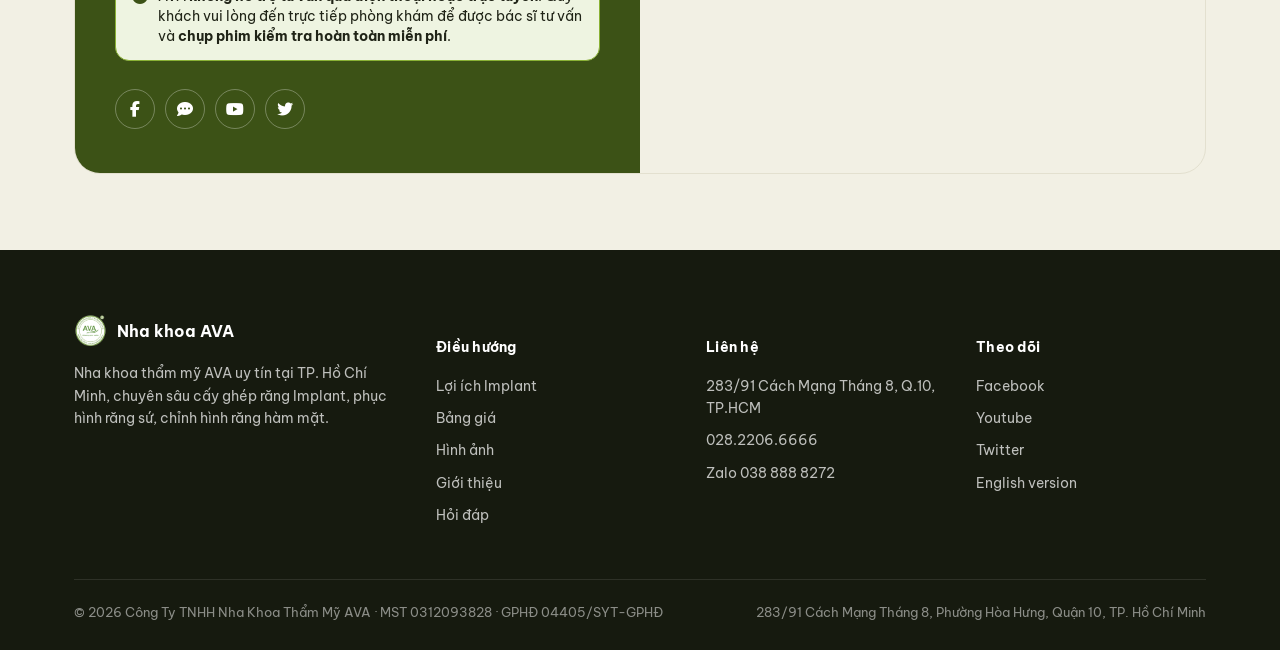
==== commit 720ec254: "Add files via upload" ====
--- a/index.html
+++ b/index.html
@@ -34,7 +34,7 @@
 
 <link rel="icon" href="/favicon.ico" sizes="any">
 <link rel="apple-touch-icon" href="/assets/images/logo/apple-touch-icon.png">
-<link rel="stylesheet" href="/assets/css/style.css">
+<link rel="stylesheet" href="/assets/css/style.css?v=20260927">
 <link rel="preconnect" href="https://fonts.googleapis.com">
 <link rel="preconnect" href="https://fonts.gstatic.com" crossorigin>
 <link href="https://fonts.googleapis.com/css2?family=Be+Vietnam+Pro:wght@400;500;600;700;800&display=swap" rel="stylesheet">
@@ -698,6 +698,6 @@
   <div class="lightbox-caption"></div>
 </div>
 
-<script src="/assets/js/main.js"></script>
+<script src="/assets/js/main.js?v=20260927"></script>
 </body>
 </html>
--- a/assets/css/style.css
+++ b/assets/css/style.css
@@ -80,6 +80,18 @@
 .btn-block{ width:100%; }
 
 /* ================= HEADER ================= */
+.policy-strip{
+  background:var(--brand-darker); color:#fff; font-size:12.5px; font-weight:600;
+  text-align:center; padding:7px 16px; line-height:1.4;
+}
+.policy-strip i{ margin-right:6px; }
+.policy-strip strong{ color:#fff; }
+.policy-note{
+  display:flex; gap:10px; align-items:flex-start; background:var(--brand-pale);
+  border:1px solid var(--brand); border-radius:var(--radius-md); padding:14px 16px;
+  margin-top:18px; font-size:13.5px; color:var(--ink); line-height:1.5;
+}
+.policy-note i{ color:var(--brand-darker); font-size:16px; margin-top:2px; flex:none; }
 .site-header{
   position:sticky; top:0; z-index:60;
   background:rgba(251,250,245,.92); backdrop-filter:blur(8px);
@@ -211,7 +223,7 @@
 .audience-card p{ font-size:13.5px; color:var(--ink-faint); margin-top:8px; }
 
 /* ================= PRICING ================= */
-.price-table-wrap{ overflow-x:auto; border:1px solid var(--line); border-radius:var(--radius-md); background:var(--white); }
+.price-table-wrap{ overflow-x:auto; -webkit-overflow-scrolling:touch; min-width:0; max-width:100%; border:1px solid var(--line); border-radius:var(--radius-md); background:var(--white); }
 table.price-table{ width:100%; border-collapse:collapse; min-width:560px; font-size:14.5px; }
 table.price-table caption{ text-align:left; padding:18px 20px 6px; font-weight:700; font-size:15px; color:var(--brand-darker); }
 table.price-table th, table.price-table td{ padding:13px 20px; text-align:left; border-bottom:1px solid var(--line); }
@@ -244,6 +256,7 @@
   padding:4px 9px; border-radius:99px; letter-spacing:.02em;
 }
 .gallery-more{ text-align:center; margin-top:28px; }
+.gallery-more .btn{ white-space:normal; max-width:100%; text-align:center; }
 
 /* ================= INNER PAGE HERO (bảng giá / hình ảnh / giới thiệu) ================= */
 .page-hero{ padding:44px 0 40px; background:linear-gradient(180deg,var(--brand-pale) 0%, var(--paper) 100%); border-bottom:1px solid var(--line); }
@@ -349,7 +362,9 @@
   color:#fff; font-size:24px; box-shadow:0 8px 20px -6px rgba(20,26,12,.45); border:none; position:relative;
 }
 .float-sidebar .fs-hotline{ background:var(--brand); }
-.float-sidebar .fs-zalo{ background:#0068ff; }
+.float-sidebar .fs-zalo{ background:transparent; padding:0; overflow:hidden; }
+.float-sidebar .fs-zalo img{ width:100%; height:100%; border-radius:50%; object-fit:cover; }
+.ico-zalo{ width:1em; height:1em; display:inline-block; vertical-align:-0.16em; border-radius:50%; }
 .float-sidebar .fs-messenger{ background:#0084ff; }
 .float-sidebar .fs-top{ background:#2c3320; opacity:0; pointer-events:none; transition:opacity .2s ease; }
 .float-sidebar .fs-top.show{ opacity:1; pointer-events:auto; }
@@ -365,12 +380,20 @@
 /* ================= MOBILE ================= */
 @media (max-width: 980px){
   .main-nav{ display:none; }
+  .main-nav.nav-open{
+    display:flex; flex-direction:column; align-items:stretch; gap:2px;
+    position:absolute; top:100%; left:0; right:0; width:auto;
+    background:var(--white); border-bottom:1px solid var(--line);
+    padding:8px 20px 20px; box-shadow:0 16px 30px -14px rgba(20,26,12,.28);
+    max-height:calc(100vh - 90px); overflow-y:auto;
+  }
+  .main-nav.nav-open > a{ padding:13px 0; border-bottom:1px solid var(--line); }
   .nav-toggle{ display:flex; }
   .nav-item.has-dropdown{ width:100%; }
   .nav-dd-toggle{ width:100%; justify-content:space-between; padding:10px 0; }
   .nav-dropdown{
     position:static; opacity:1; pointer-events:auto; width:auto; box-shadow:none;
-    padding:0 0 0 10px; display:none; margin-top:2px;
+    padding:0 0 0 10px; display:none; margin-top:2px; transform:none;
   }
   .nav-item.open .nav-dropdown{ display:block; }
   .nav-dropdown-inner{ border:none; box-shadow:none; padding:0; gap:10px; }
@@ -400,6 +423,7 @@
   .section{ padding:54px 0; }
   .container{ padding:0 18px; }
   .header-row{ padding:10px 16px; }
+  .policy-strip{ font-size:11.2px; padding:6px 10px; }
   .brand-text span{ display:none; }
   .hero{ padding:32px 0 48px; }
   .hero-stats{ flex-wrap:wrap; gap:18px; }
@@ -416,6 +440,18 @@
   .float-sidebar a, .float-sidebar button{ width:46px; height:46px; font-size:21px; }
   .fs-label{ display:none; }
   .hero-floating-card{ left:8px; bottom:14px; padding:10px 14px; max-width:190px; }
+
+  /* Bảng giá: bỏ scroll ngang, xếp mỗi dòng thành 1 khối để không bị tràn màn hình */
+  .price-table-wrap{ overflow-x:visible; }
+  table.price-table{ min-width:0; font-size:14px; }
+  table.price-table thead{ display:none; }
+  table.price-table, table.price-table tbody, table.price-table tr, table.price-table td{ display:block; width:100%; }
+  table.price-table tr{ padding:12px 18px; border-bottom:1px solid var(--line); }
+  table.price-table tbody tr:last-child{ border-bottom:none; }
+  table.price-table td{ padding:0; border-bottom:none; white-space:normal; }
+  table.price-table td:first-child{ margin-bottom:4px; color:var(--ink-soft); }
+  table.price-table td.price{ font-size:15px; }
+  table.price-table caption{ padding:16px 18px 4px; }
 }
 
 @media (prefers-reduced-motion: reduce){
